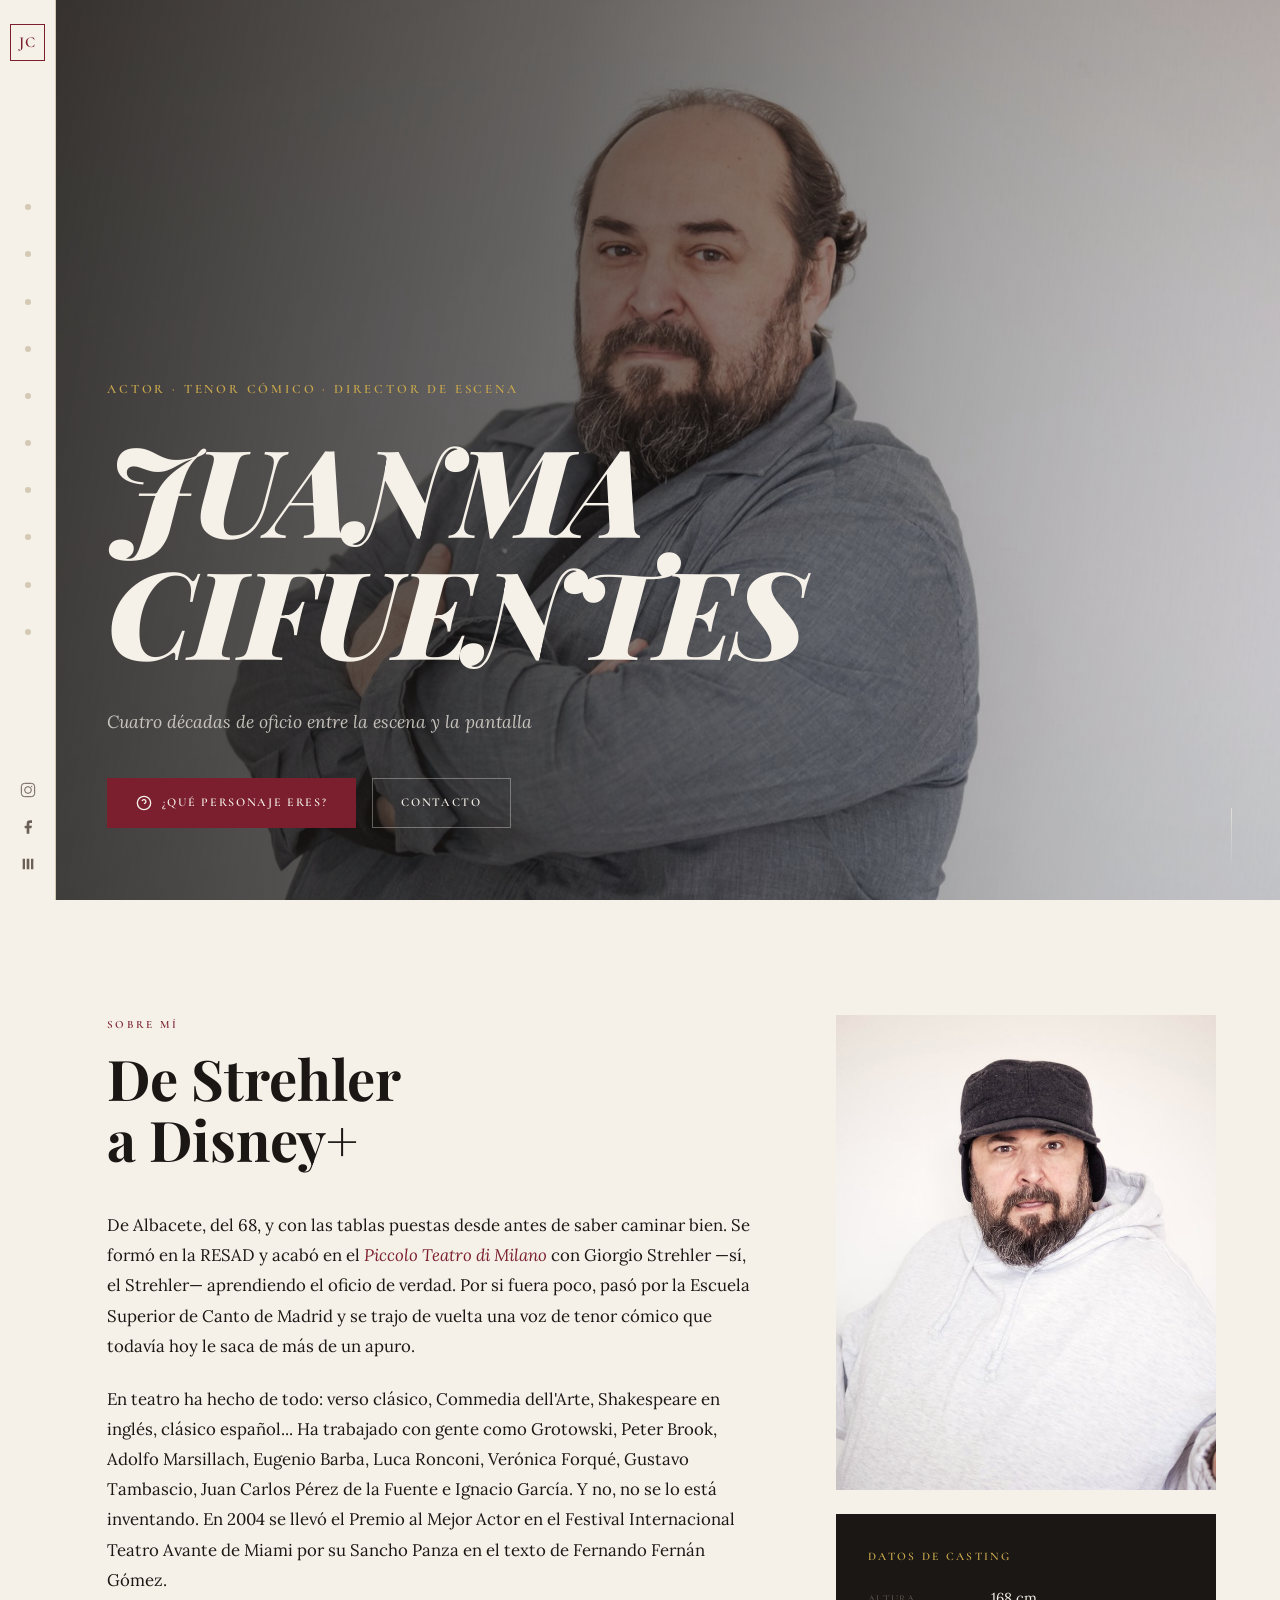
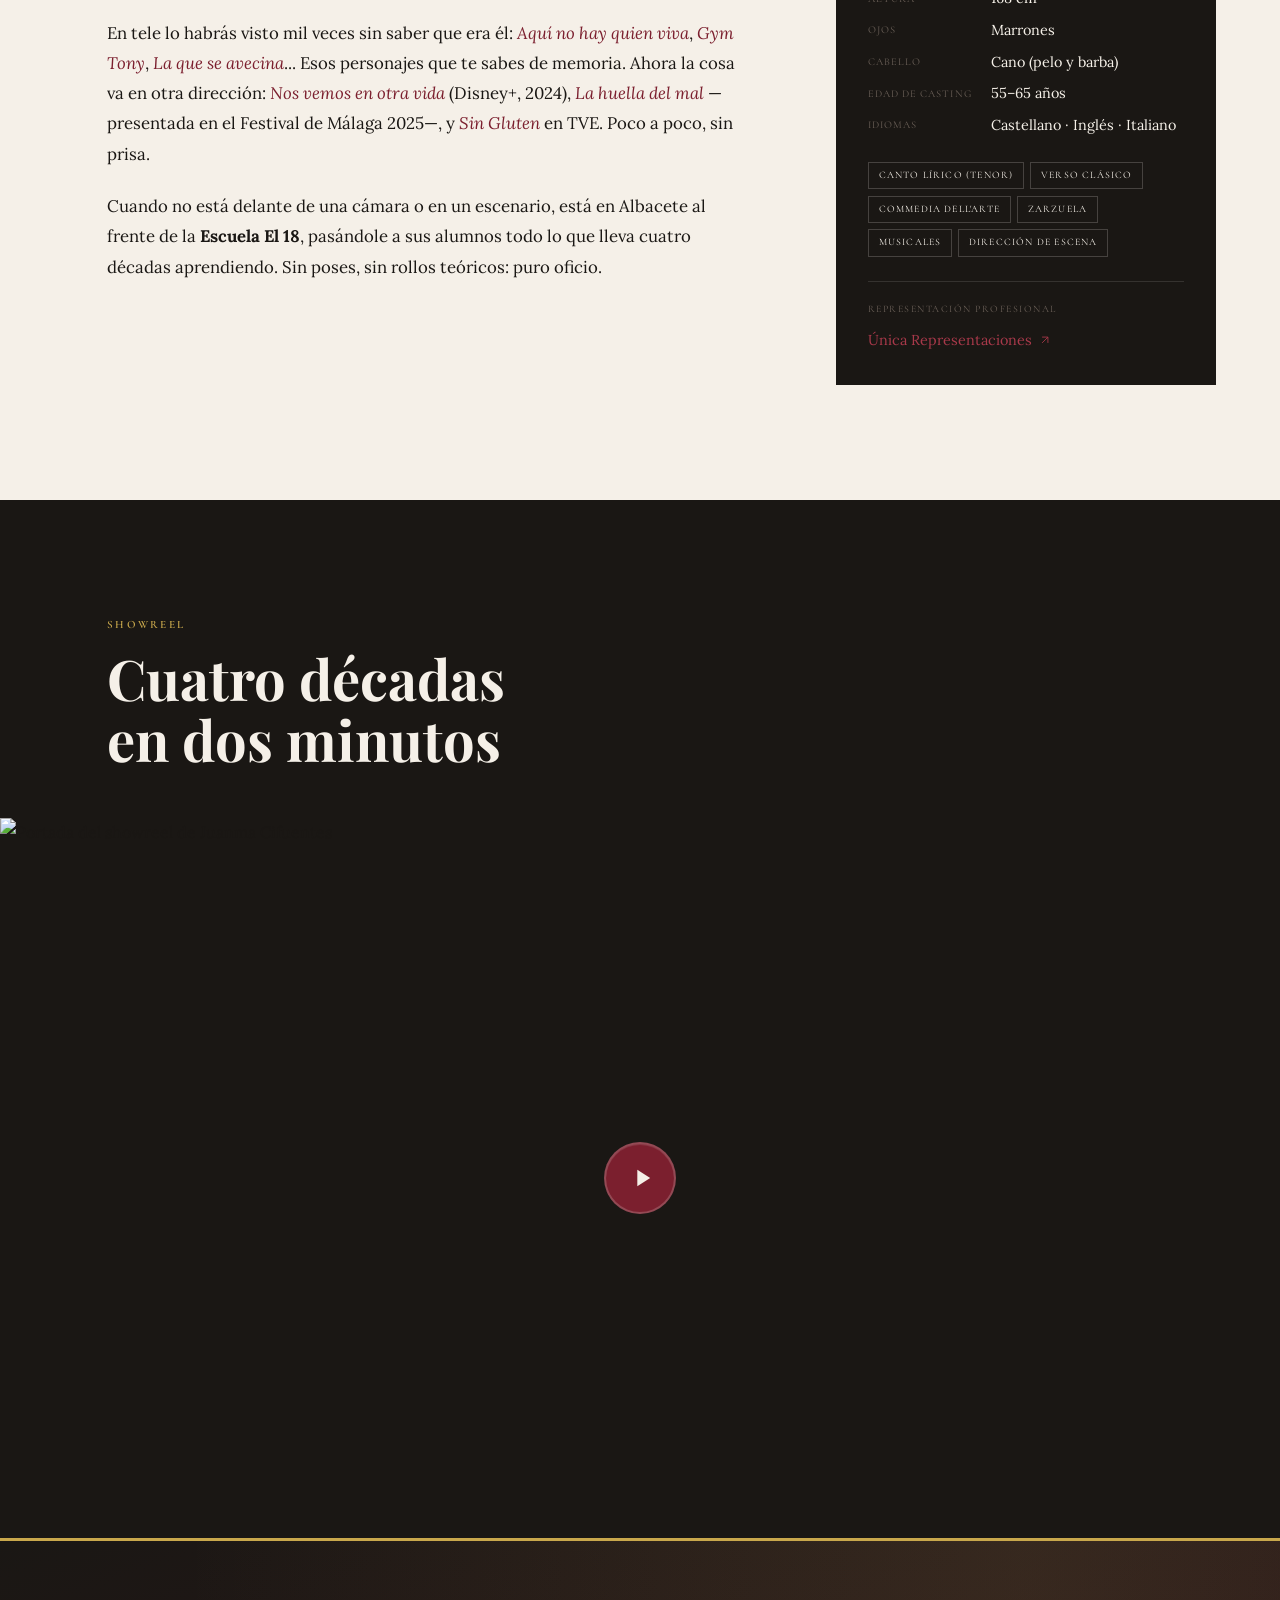
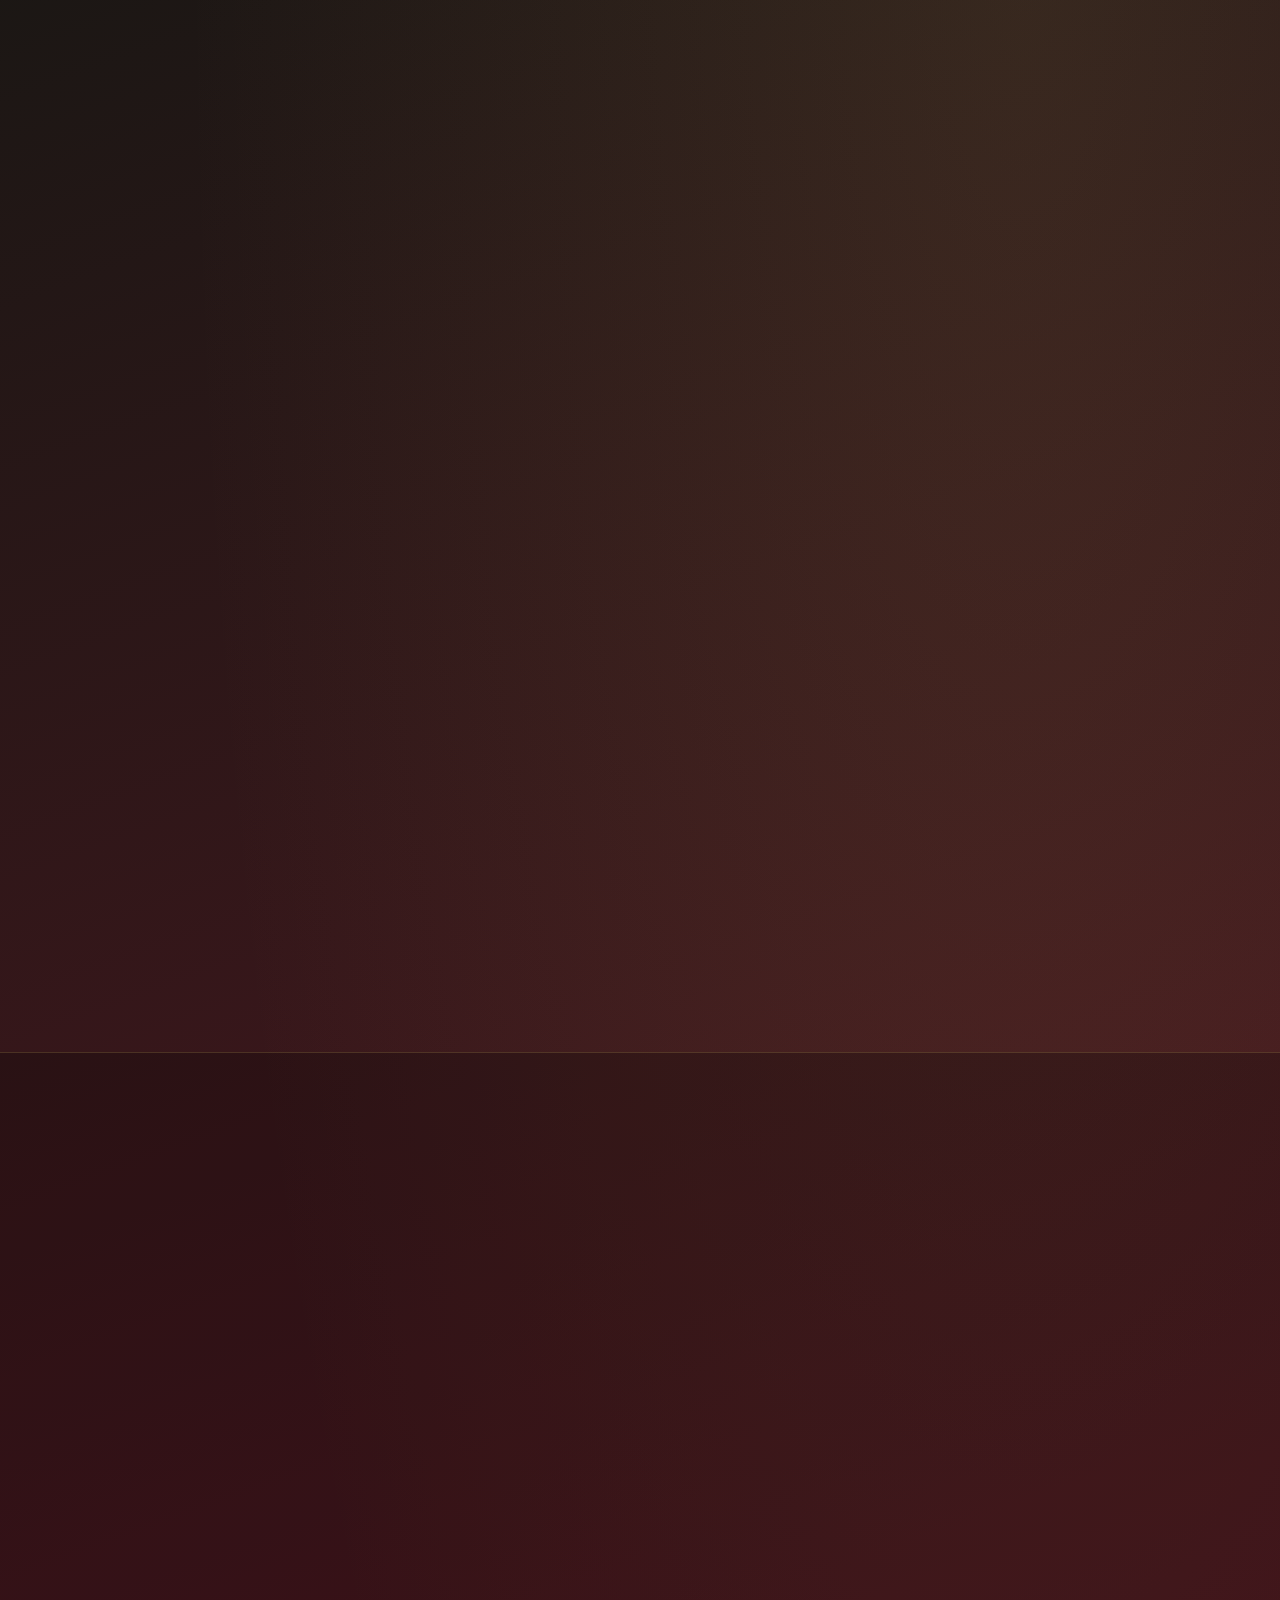
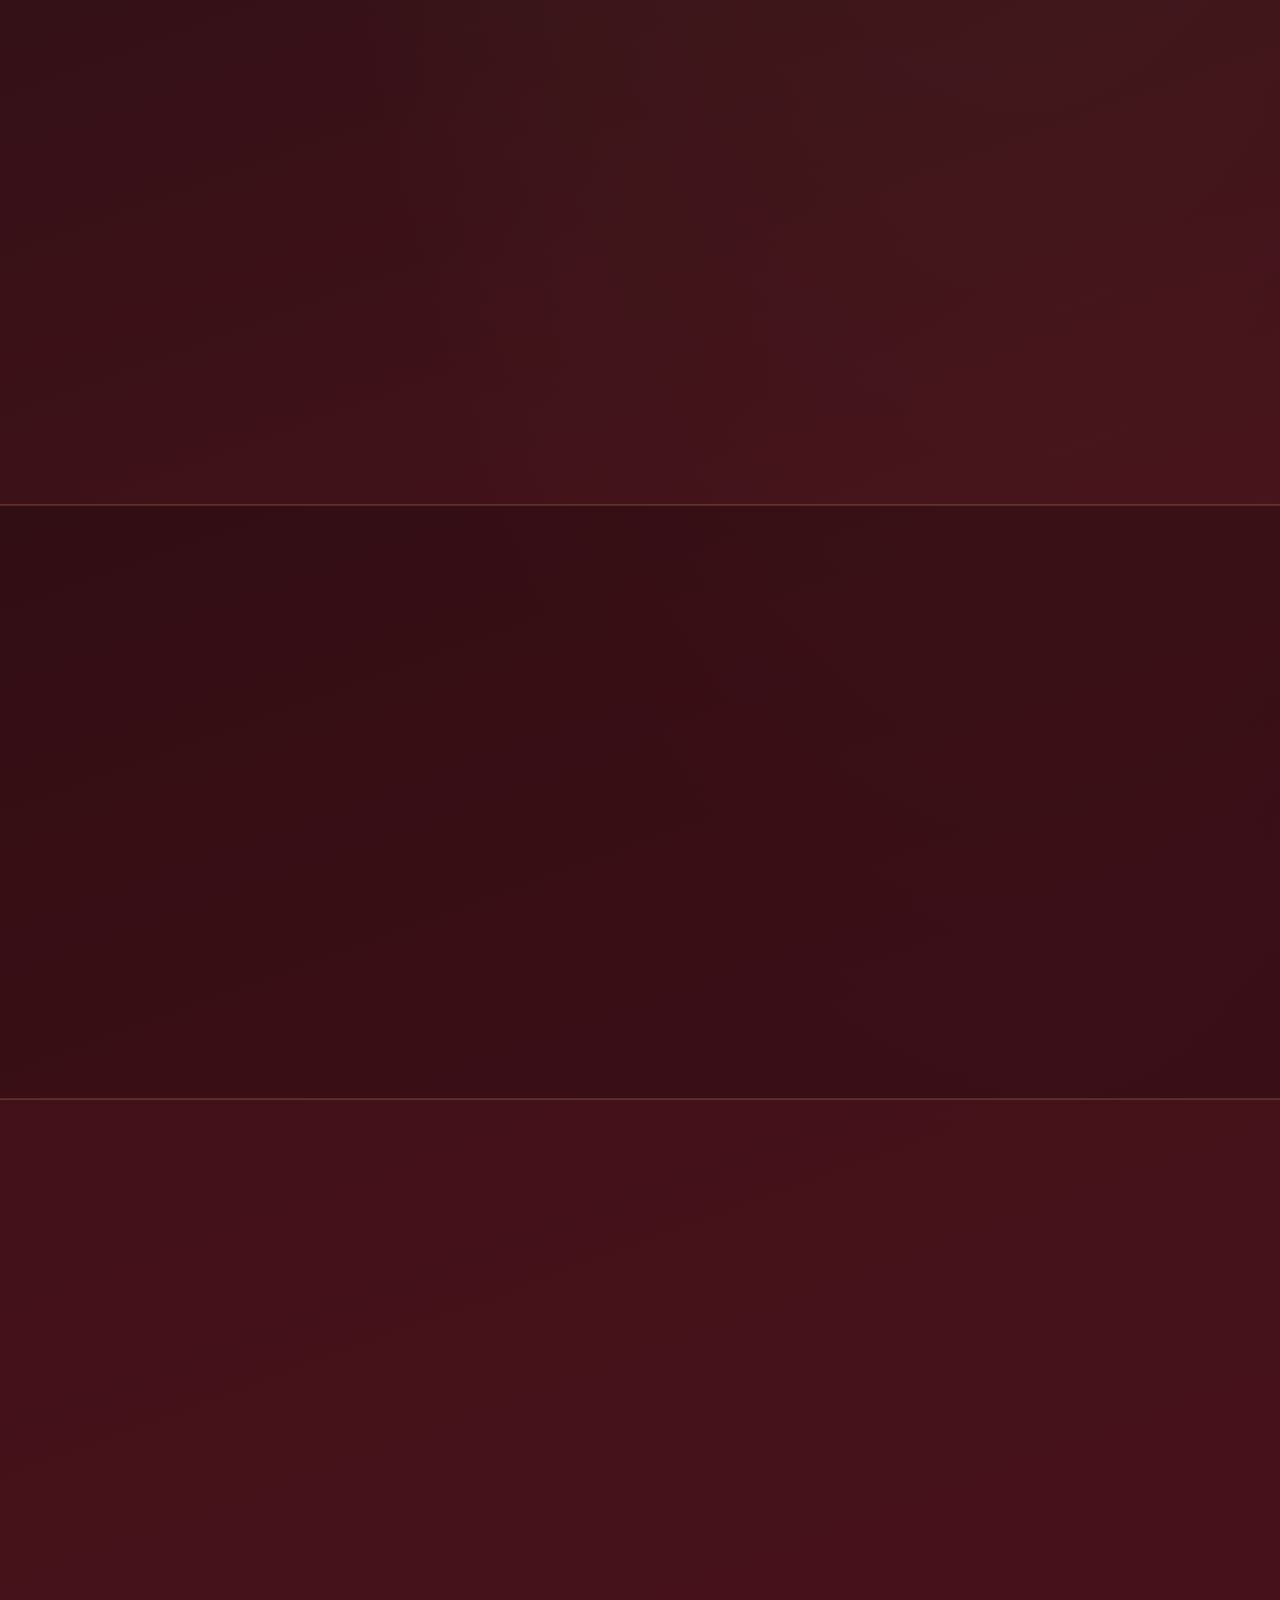
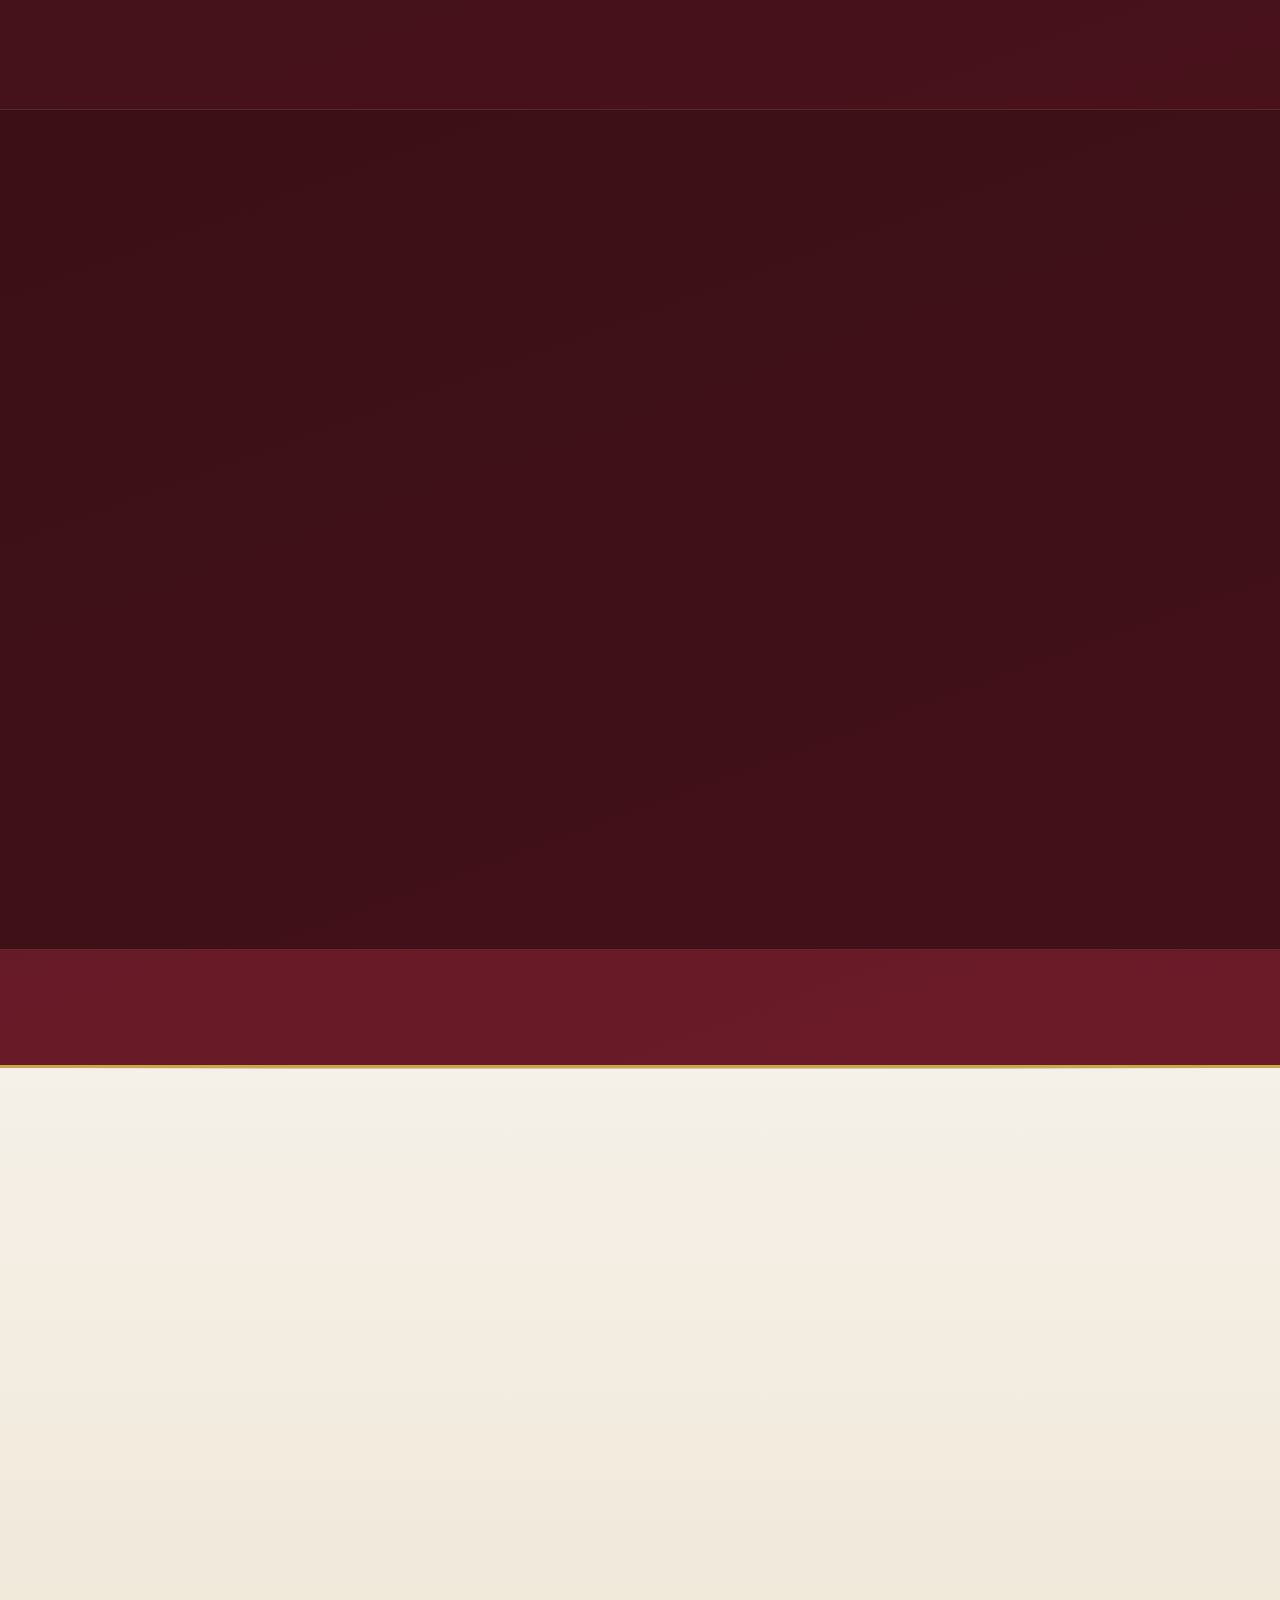
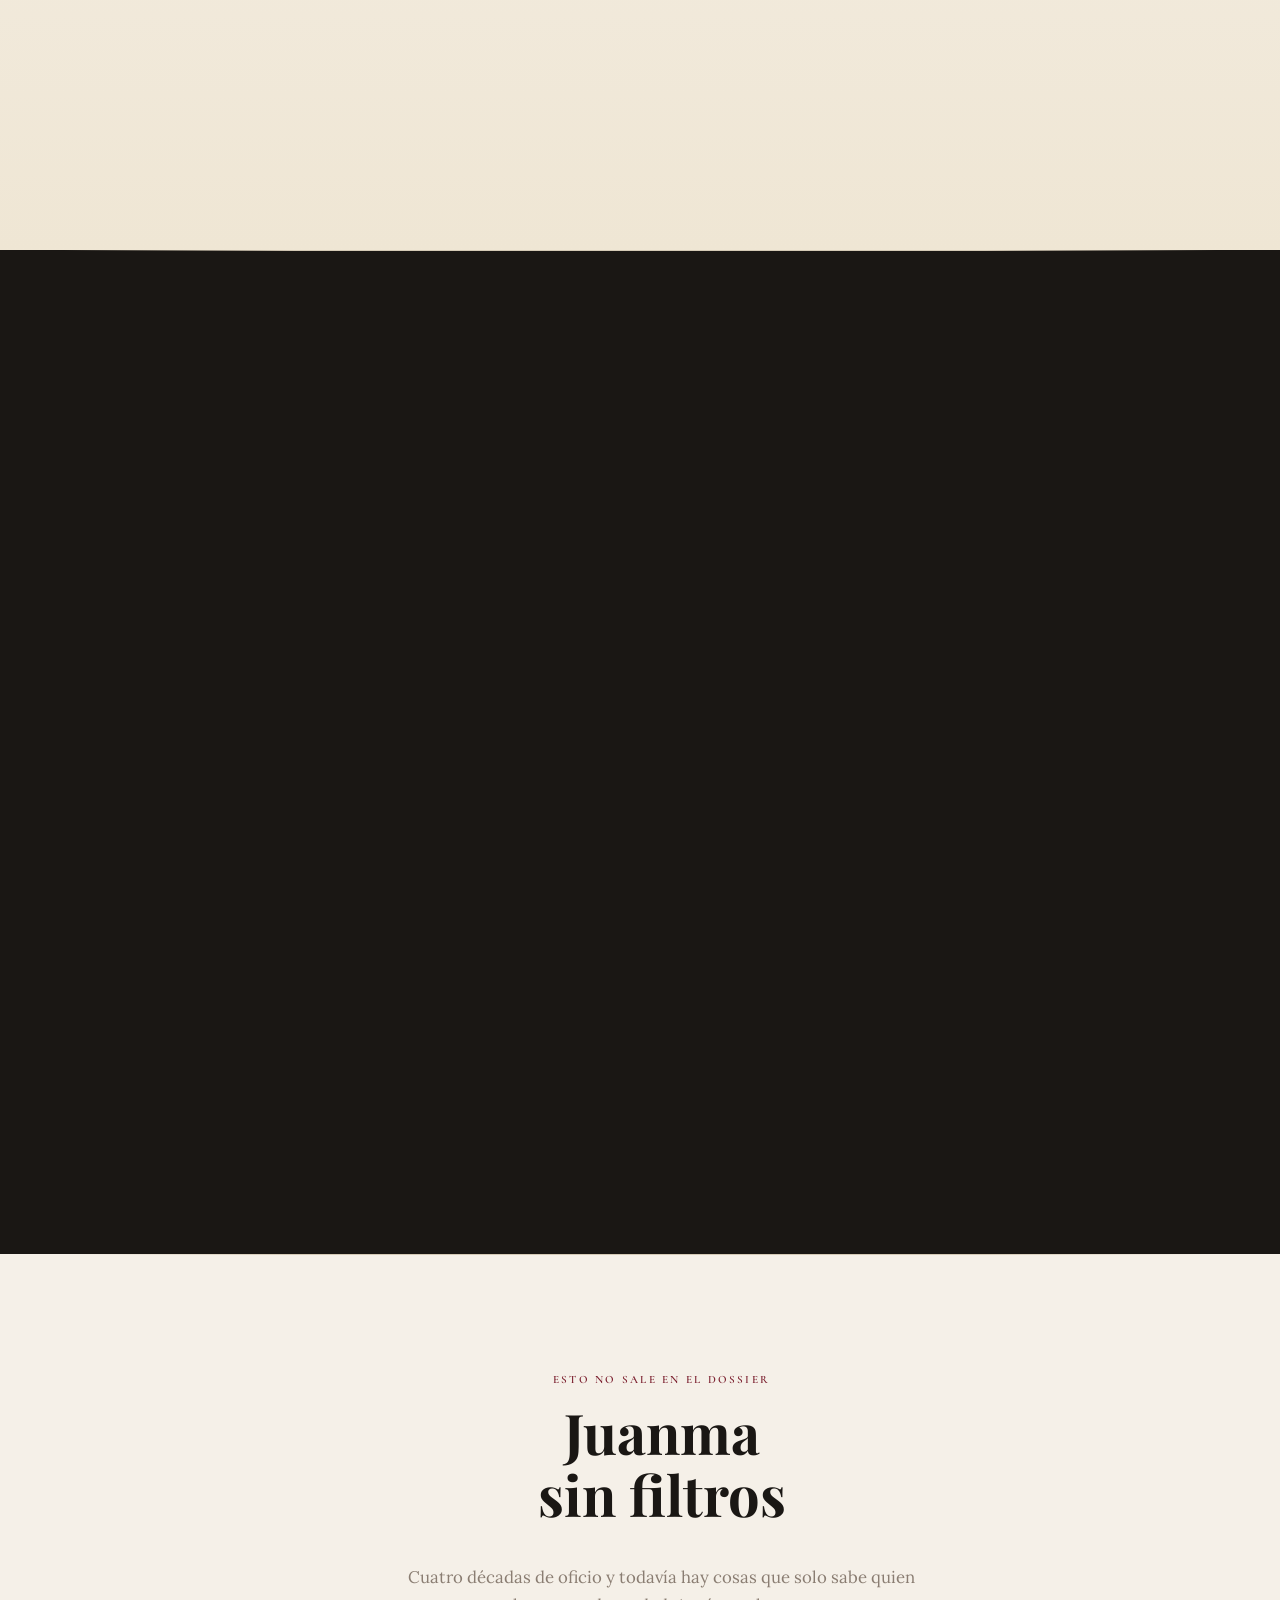
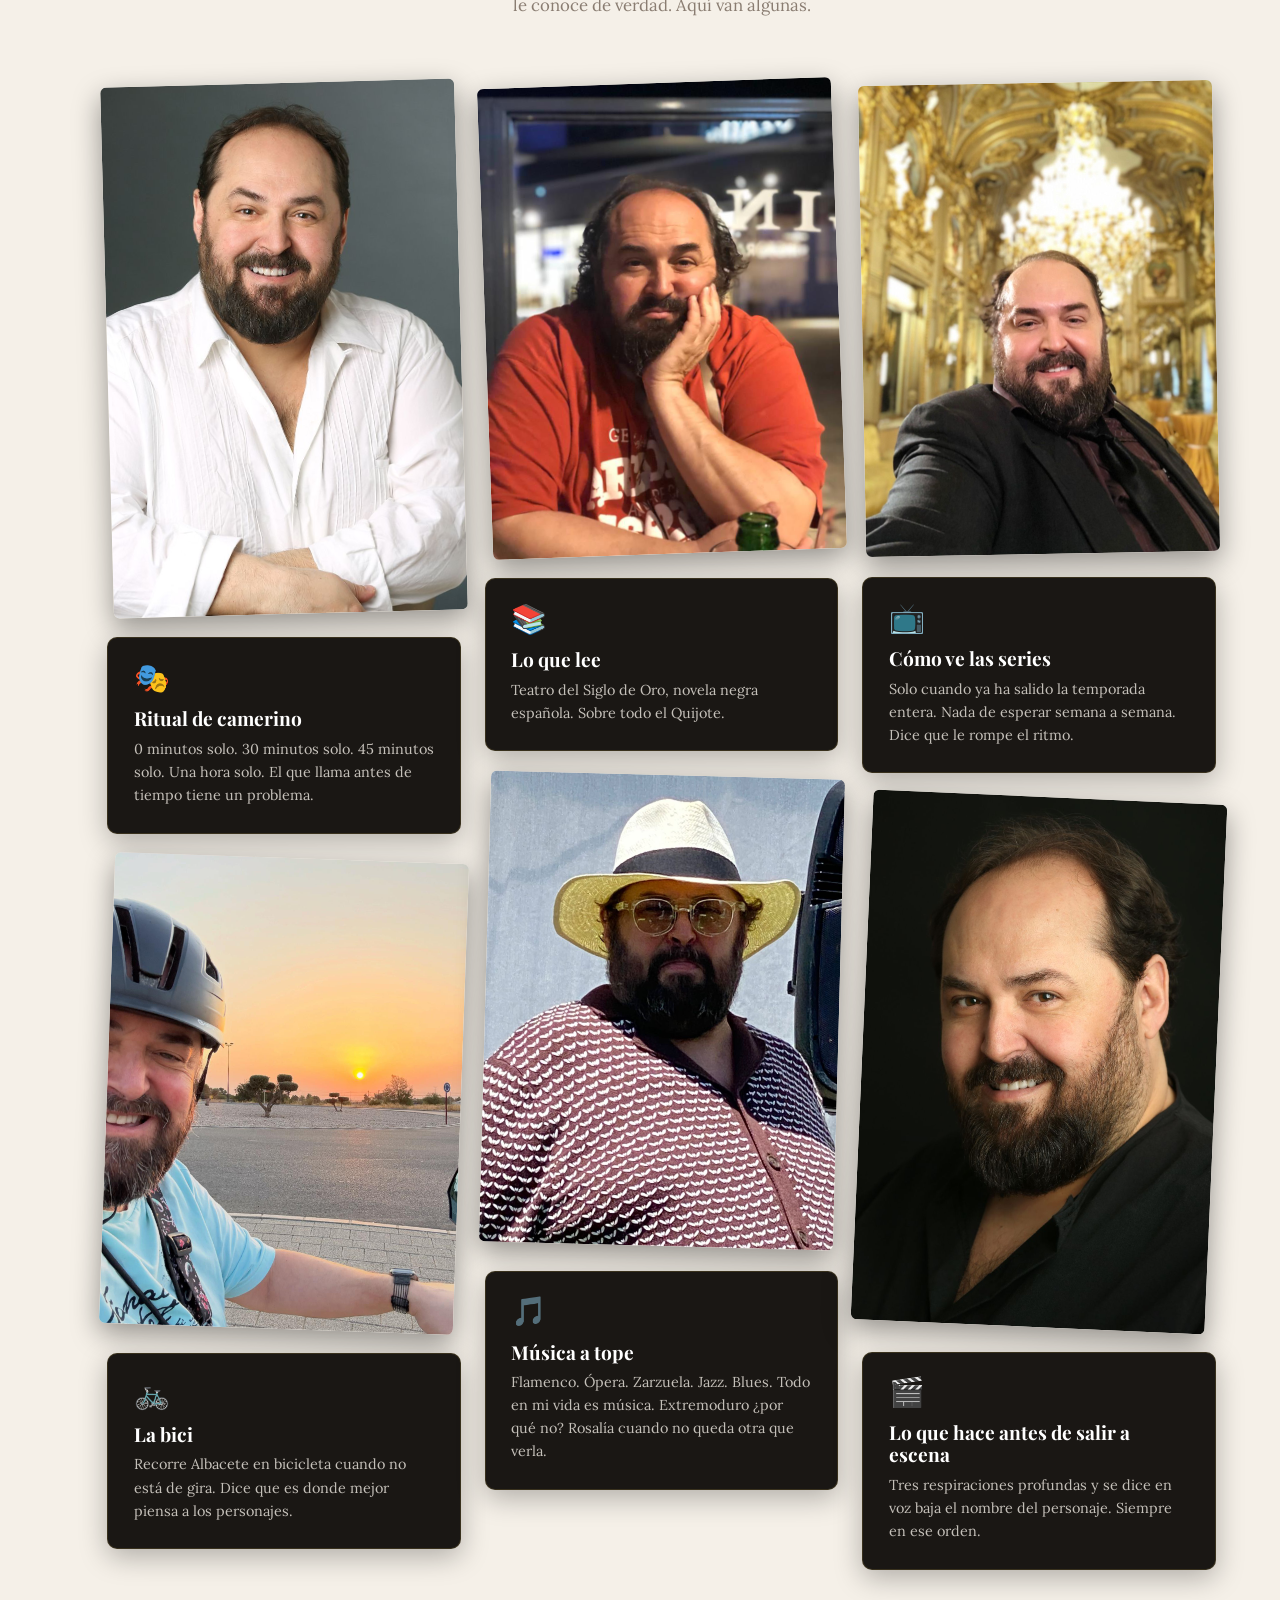
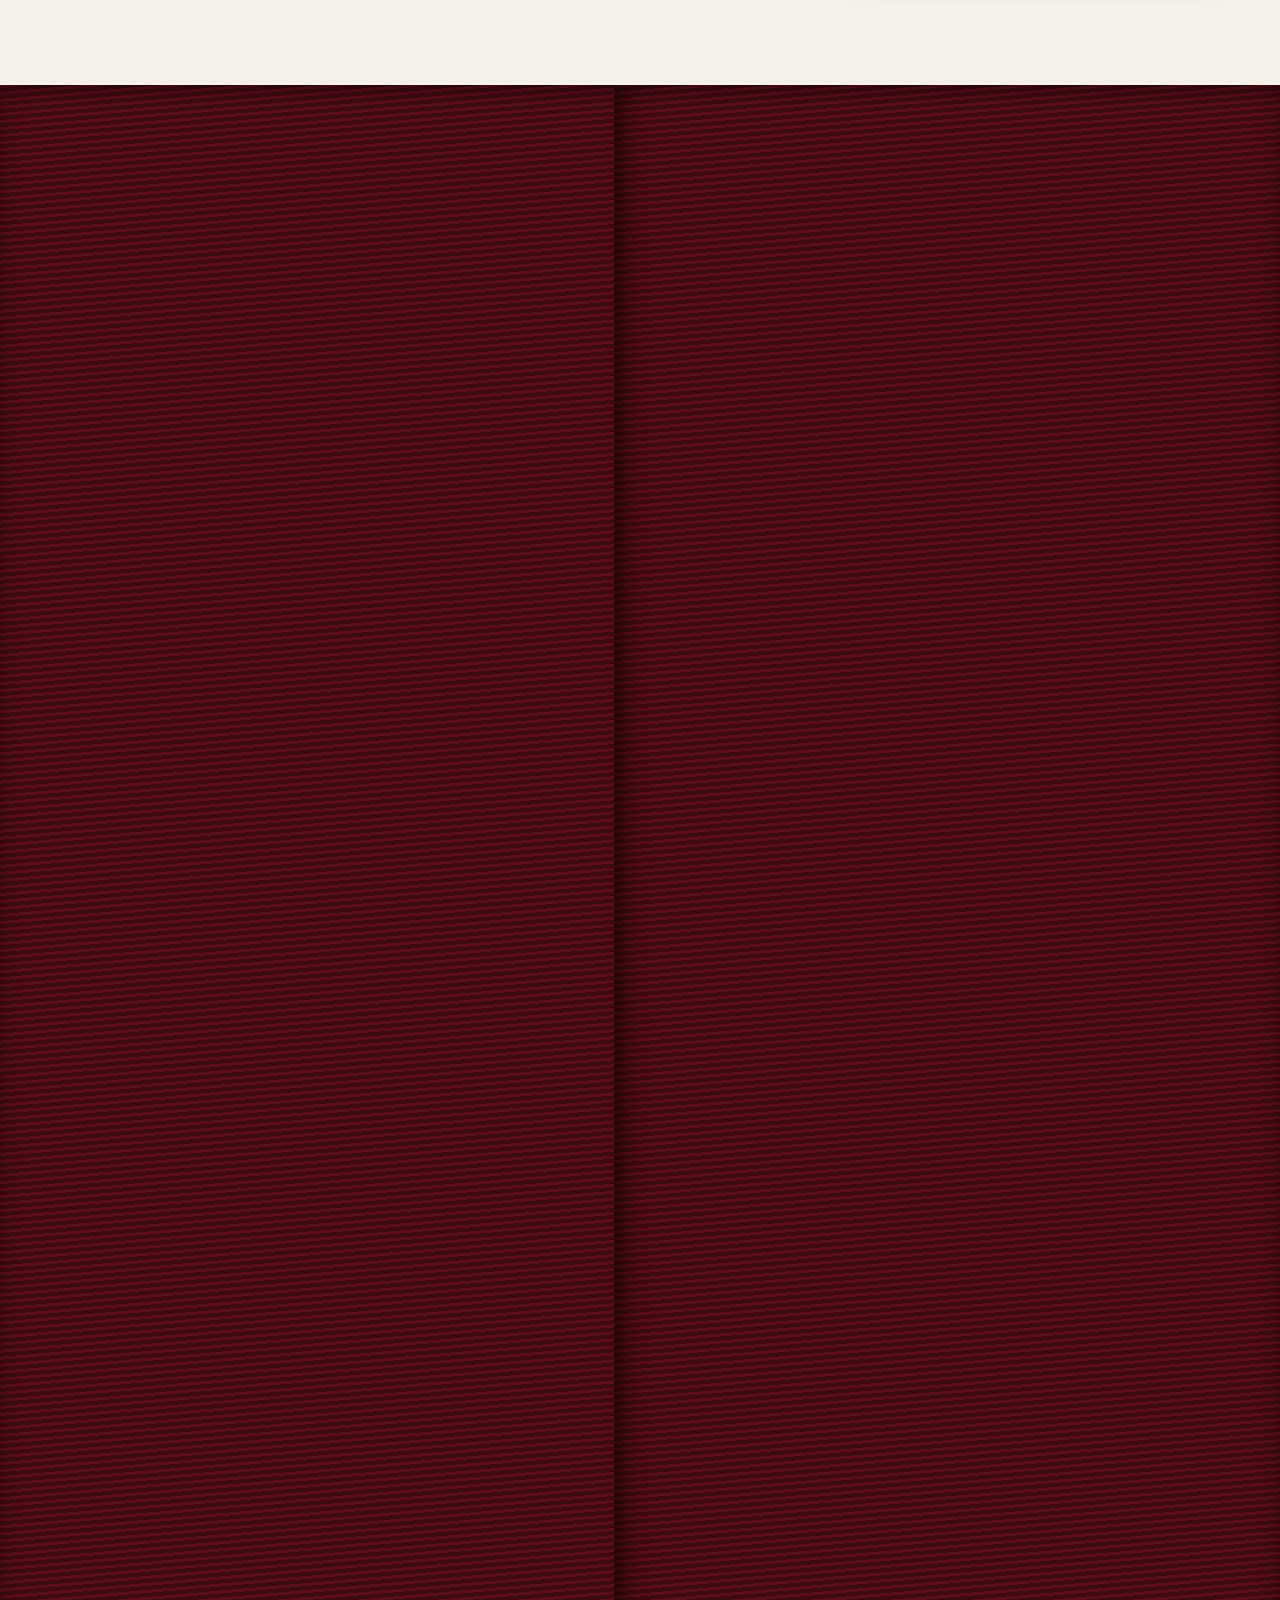
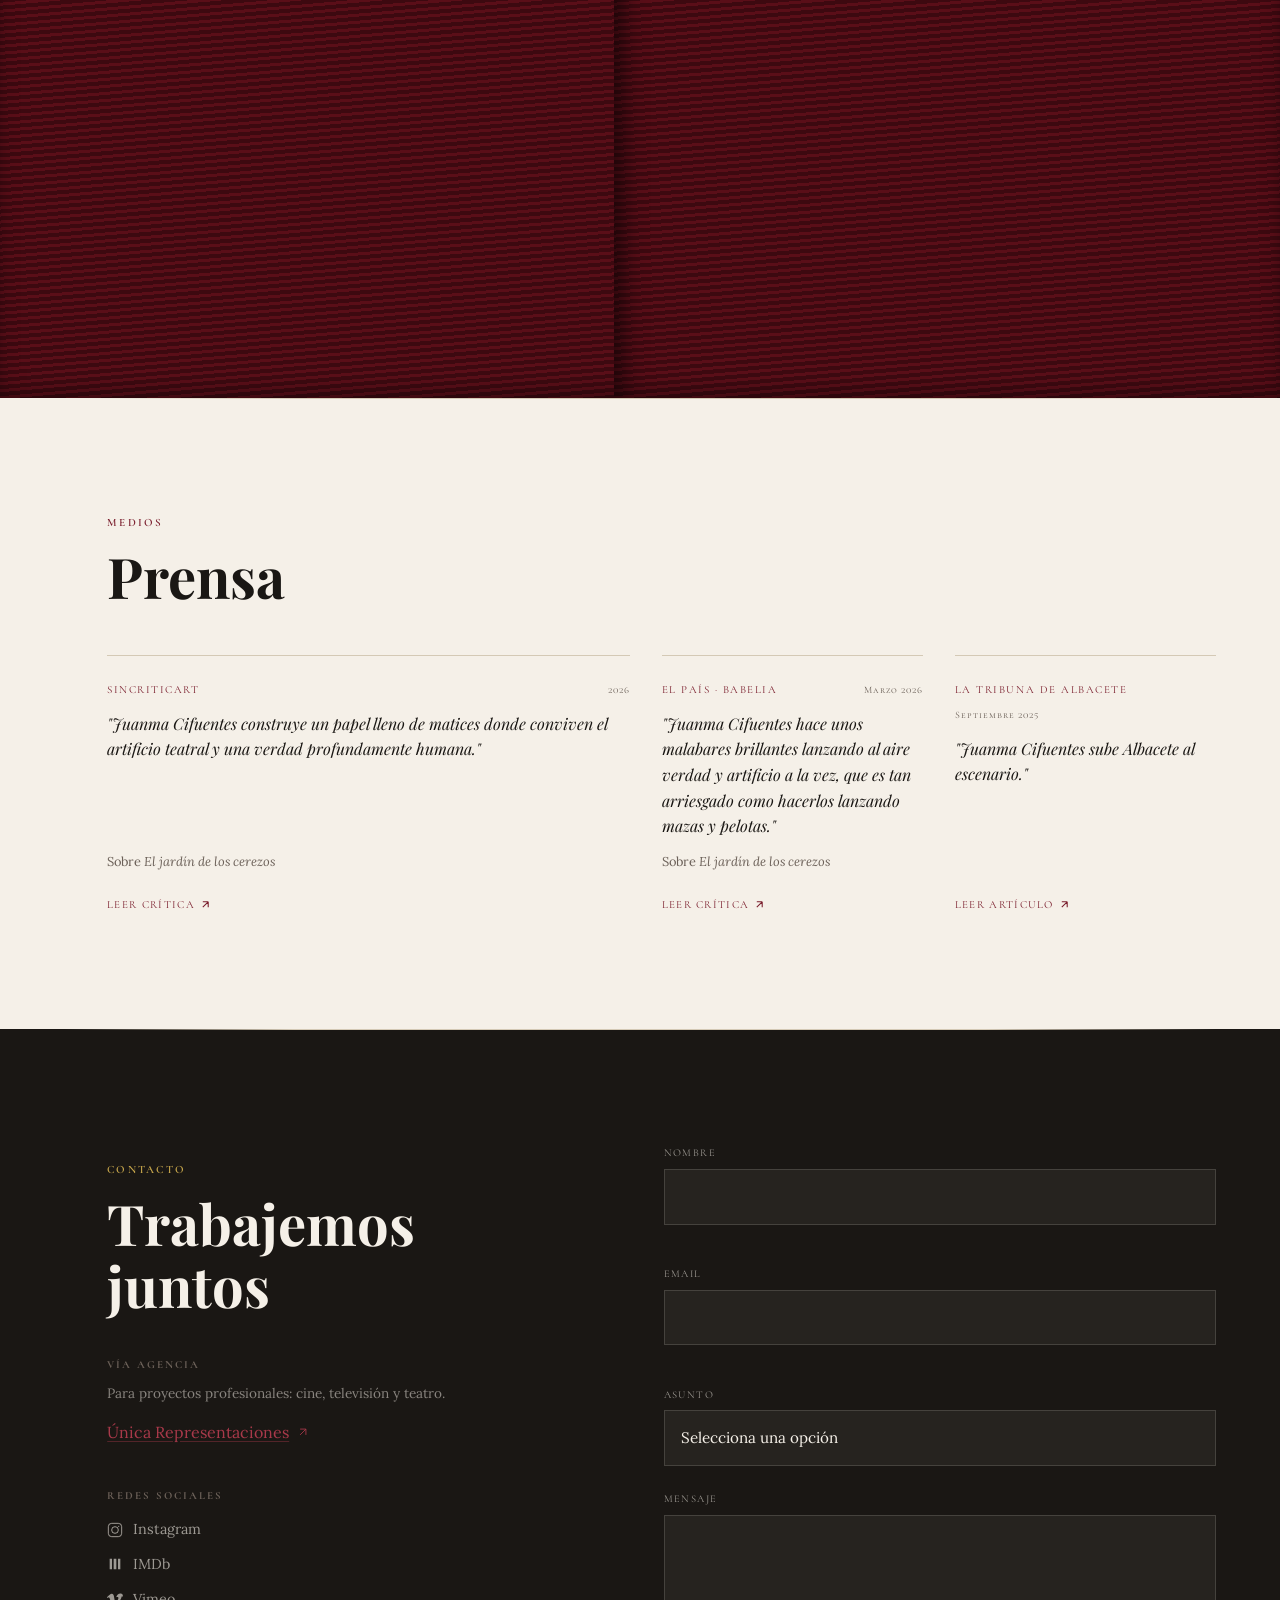
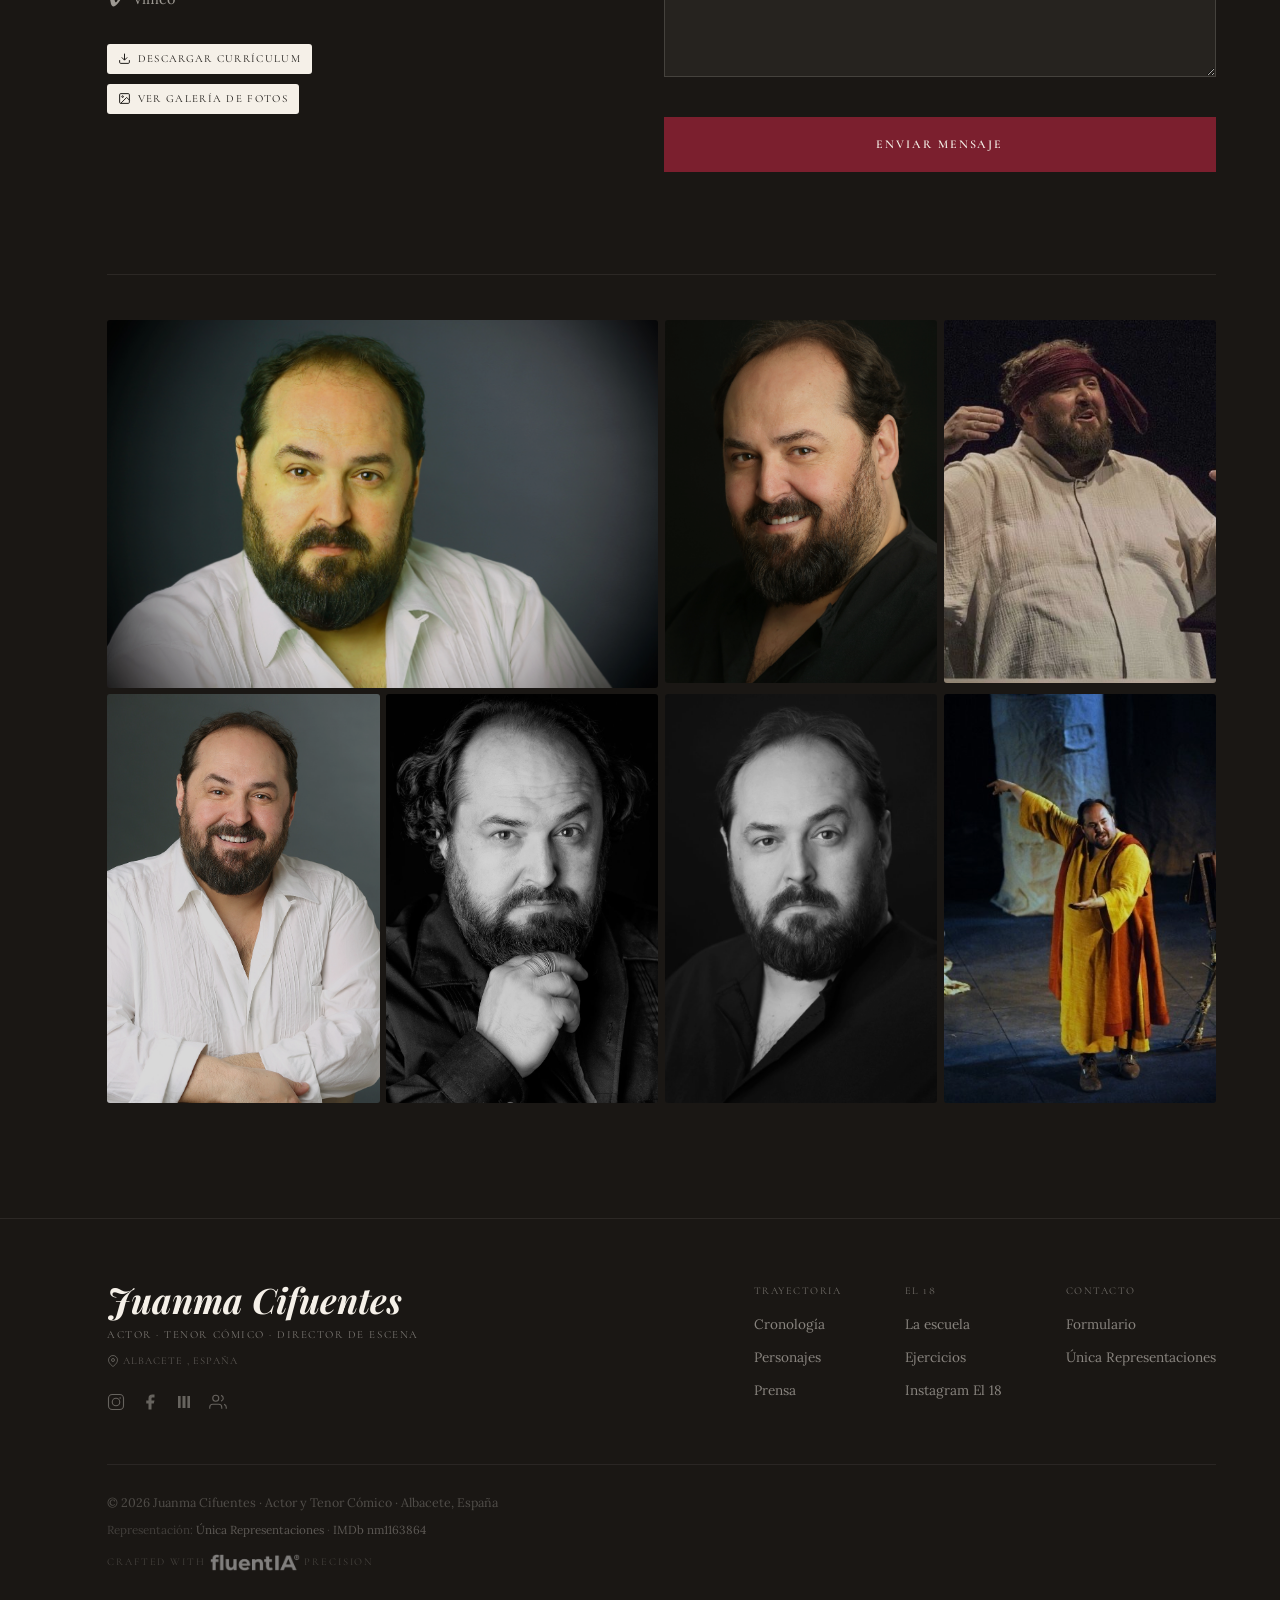
==== index.html @ 9a692b66 "Add downloadable photo gallery, collage layout, Fluentia footer credit Co-Authored-By: Claude Sonnet" ====
<!DOCTYPE html>
<html lang="es" prefix="og: https://ogp.me/ns#">
<head>
  <meta charset="UTF-8">
  <meta name="viewport" content="width=device-width, initial-scale=1.0">

  <!-- ── SEO PRIMARIO ─────────────────────────────────────── -->
  <title>Juanma Cifuentes | Actor y Tenor Cómico | Teatro, Cine y Televisión</title>
  <meta name="description" content="Juanma Cifuentes, actor y tenor cómico español. Visto en Disney+, Netflix, Prime Video y TVE. Cuatro décadas de teatro clásico, zarzuela y televisión. Premio Mejor Actor Festival Teatro Avante Miami 2004. La huella del mal, El jardín de los cerezos. Escuela de interpretación El 18 en Albacete.">
  <meta name="keywords" content="Juanma Cifuentes, Juan Manuel Cifuentes, actor español, tenor cómico, La huella del mal, Nos vemos en otra vida Disney+, Aquí no hay quien viva, Gym Tony, La catedral del mar Netflix, El jardín de los cerezos, Don Juan Tenorio, teatro clásico, zarzuela, Escuela El 18 Albacete, actor Albacete, Premio Festival Teatro Avante Miami, Sin Gluten TVE, Custodia repartida Disney+, Ana Tramel TVE, La que se avecina">
  <meta name="author" content="Juanma Cifuentes">
  <meta name="robots" content="index, follow, max-snippet:-1, max-image-preview:large, max-video-preview:-1">
  <meta name="googlebot" content="index, follow">
  <link rel="canonical" href="https://juanmacifuentes.com/">

  <!-- ── OPEN GRAPH ────────────────────────────────────────── -->
  <meta property="og:type" content="profile">
  <meta property="og:locale" content="es_ES">
  <meta property="og:site_name" content="Juanma Cifuentes · Actor">
  <meta property="og:title" content="Juanma Cifuentes | Actor y Tenor Cómico | Teatro, Cine y TV">
  <meta property="og:description" content="Actor y tenor cómico español con cuatro décadas de trayectoria. Disney+, Netflix, Prime Video, TVE. Premio Mejor Actor Festival Teatro Avante Miami. La huella del mal, El jardín de los cerezos. Director de la Escuela El 18, Albacete.">
  <meta property="og:url" content="https://juanmacifuentes.com/">
  <meta property="og:image" content="https://juanmacifuentes.com/R1.jpg">
  <meta property="og:image:width" content="1200">
  <meta property="og:image:height" content="800">
  <meta property="og:image:alt" content="Juanma Cifuentes, actor y tenor cómico español">
  <meta property="profile:first_name" content="Juanma">
  <meta property="profile:last_name" content="Cifuentes">

  <!-- ── TWITTER / X CARD ─────────────────────────────────── -->
  <meta name="twitter:card" content="summary_large_image">
  <meta name="twitter:title" content="Juanma Cifuentes | Actor y Tenor Cómico">
  <meta name="twitter:description" content="Actor y tenor cómico español. Disney+, Netflix, TVE. La huella del mal, El jardín de los cerezos. Cuatro décadas entre la escena y la pantalla.">
  <meta name="twitter:image" content="https://juanmacifuentes.com/R1.jpg">
  <meta name="twitter:image:alt" content="Juanma Cifuentes, actor español">

  <!-- ── SCHEMA.ORG JSON-LD ────────────────────────────────── -->
  <script type="application/ld+json">
  {
    "@context": "https://schema.org",
    "@graph": [
      {
        "@type": "Person",
        "@id": "https://juanmacifuentes.com/#person",
        "name": "Juanma Cifuentes",
        "alternateName": ["Juan Manuel Cifuentes", "Juan Manuel Sánchez Cifuentes"],
        "description": "Actor y tenor cómico español con cuatro décadas de trayectoria en teatro clásico, zarzuela, cine y televisión. Premio Mejor Actor en el Festival Internacional Teatro Avante de Miami (2004). La huella del mal, El jardín de los cerezos, La catedral del mar, Nos vemos en otra vida. Director de la Escuela El 18 en Albacete.",
        "birthDate": "1968-01-18",
        "birthPlace": {
          "@type": "Place",
          "name": "Albacete, España"
        },
        "nationality": "Española",
        "jobTitle": ["Actor", "Tenor Cómico", "Director de Escena", "Profesor de Interpretación"],
        "knowsAbout": ["Teatro Clásico Español", "Commedia dell'Arte", "Zarzuela", "Ópera", "Verso clásico", "Interpretación cinematográfica"],
        "knowsLanguage": ["es", "en", "it"],
        "alumniOf": [
          {
            "@type": "EducationalOrganization",
            "name": "Real Escuela Superior de Arte Dramático (RESAD)",
            "location": "Madrid, España"
          },
          {
            "@type": "EducationalOrganization",
            "name": "Piccolo Teatro di Milano",
            "location": "Milán, Italia"
          },
          {
            "@type": "EducationalOrganization",
            "name": "Escuela Superior de Canto de Madrid",
            "location": "Madrid, España"
          }
        ],
        "award": [
          "Premio Mejor Actor — Festival Internacional Teatro Avante, Miami (2004) por Defensa de Sancho Panza",
          "Premio ADN Albacete COPE (2021)"
        ],
        "performer": true,
        "performerIn": [
          {
            "@type": "Movie",
            "name": "La huella del mal",
            "datePublished": "2025",
            "director": { "@type": "Person", "name": "Manuel Ríos San Martín" }
          },
          {
            "@type": "TVSeries",
            "name": "Nos vemos en otra vida",
            "datePublished": "2024",
            "productionCompany": "Disney+"
          },
          {
            "@type": "TVSeries",
            "name": "La catedral del mar",
            "datePublished": "2018",
            "productionCompany": "Netflix / Antena 3"
          },
          {
            "@type": "TVSeries",
            "name": "Aquí no hay quien viva",
            "datePublished": "2003",
            "productionCompany": "Antena 3"
          },
          {
            "@type": "TVSeries",
            "name": "Gym Tony",
            "datePublished": "2014",
            "productionCompany": "Cuatro"
          },
          {
            "@type": "TVSeries",
            "name": "La que se avecina",
            "datePublished": "2015",
            "productionCompany": "Telecinco"
          },
          {
            "@type": "TVSeries",
            "name": "Sin Gluten",
            "datePublished": "2025",
            "productionCompany": "TVE"
          },
          {
            "@type": "TVSeries",
            "name": "Custodia repartida",
            "datePublished": "2025",
            "productionCompany": "Disney+"
          },
          {
            "@type": "TVSeries",
            "name": "Ana Tramel. El juego",
            "datePublished": "2021",
            "productionCompany": "TVE"
          },
          {
            "@type": "TheaterEvent",
            "name": "El jardín de los cerezos",
            "startDate": "2026",
            "location": { "@type": "PerformingArtsTheater", "name": "Teatro Fernán Gómez, Madrid" },
            "director": { "@type": "Person", "name": "Juan Carlos Pérez de la Fuente" }
          },
          {
            "@type": "TheaterEvent",
            "name": "Don Juan Tenorio",
            "startDate": "2024",
            "location": { "@type": "PerformingArtsTheater", "name": "Teatro Fernán Gómez, Madrid" }
          }
        ],
        "worksFor": {
          "@type": "Organization",
          "name": "Única Representaciones",
          "url": "https://unicarepresentaciones.com/actores/juanma-cifuentes/"
        },
        "founder": {
          "@type": "Organization",
          "name": "Escuela El 18",
          "description": "Escuela de interpretación, sala de ensayos y teatro alternativo en Albacete",
          "address": {
            "@type": "PostalAddress",
            "streetAddress": "C/ Padre Romano, 18",
            "addressLocality": "Albacete",
            "addressCountry": "ES"
          },
          "url": "https://www.instagram.com/el18dejuanmacifuentes/"
        },
        "url": "https://juanmacifuentes.com/",
        "image": "https://juanmacifuentes.com/R1.jpg",
        "sameAs": [
          "https://www.instagram.com/juanmacifuentesactor/",
          "https://www.facebook.com/juanmacifuentes",
          "https://www.imdb.com/name/nm1163864/",
          "https://unicarepresentaciones.com/actores/juanma-cifuentes/",
          "https://es.wikipedia.org/wiki/Juanma_Cifuentes"
        ]
      },
      {
        "@type": "WebSite",
        "@id": "https://juanmacifuentes.com/#website",
        "url": "https://juanmacifuentes.com/",
        "name": "Juanma Cifuentes · Actor y Tenor Cómico",
        "description": "Portfolio oficial del actor y tenor cómico Juanma Cifuentes",
        "inLanguage": "es-ES",
        "about": { "@id": "https://juanmacifuentes.com/#person" },
        "publisher": { "@id": "https://juanmacifuentes.com/#person" }
      }
    ]
  }
  </script>

  <!-- ── FAVICON ─────────────────────────────────────────────── -->
  <link rel="icon" type="image/svg+xml" href="favicon.svg">
  <link rel="icon" type="image/png" sizes="32x32" href="favicon.svg">
  <link rel="apple-touch-icon" href="favicon.svg">
  <meta name="theme-color" content="#F5F0E8">
  <meta name="msapplication-TileColor" content="#F5F0E8">

  <!-- ── FUENTES Y ESTILOS ─────────────────────────────────── -->
  <link rel="preconnect" href="https://fonts.googleapis.com">
  <link rel="preconnect" href="https://fonts.gstatic.com" crossorigin>
  <link href="https://fonts.googleapis.com/css2?family=Playfair+Display:ital,wght@0,400;0,700;0,900;1,400;1,700&family=Lora:ital,wght@0,400;0,500;1,400&family=Cormorant+SC:wght@400;600&display=swap" rel="stylesheet">
  <link href="https://fonts.googleapis.com/css2?family=Caveat:wght@500;700&family=EB+Garamond:ital@0;1&display=swap" rel="stylesheet">
  <link rel="stylesheet" href="styles.css">
  <link rel="preload" as="image" href="public/JuanmaHero.jpg">
</head>
<body>

  <!-- Loading screen -->
  <div id="loading-screen" aria-hidden="true">
    <div class="loader-name">JUANMA CIFUENTES</div>
  </div>

  <!-- Accessibility skip link -->
  <a href="#contenido-principal" class="skip-link">Saltar al contenido principal</a>

  <!-- Scroll progress bar -->
  <div class="scroll-progress" role="progressbar" aria-valuemin="0" aria-valuemax="100" aria-label="Progreso de lectura" aria-hidden="true"></div>

  <!-- ========================
       NAVIGATION — SIDEBAR (desktop)
       ======================== -->
  <nav class="nav-sidebar" aria-label="Navegación principal">
    <a href="#hero" class="nav-logo" aria-label="Juanma Cifuentes — inicio">JC</a>

    <ul class="nav-dots" role="list">
      <li><a href="#hero" class="nav-dot" data-label="Inicio" aria-label="Ir a Inicio"><span></span></a></li>
      <li><a href="#sobre-mi" class="nav-dot" data-label="Sobre mí" aria-label="Ir a Sobre mí"><span></span></a></li>
      <li><a href="#showreel" class="nav-dot" data-label="Showreel" aria-label="Ir a Showreel"><span></span></a></li>
      <li><a href="#el18" class="nav-dot" data-label="El 18" aria-label="Ir a El 18"><span></span></a></li>
      <li><a href="#cronologia" class="nav-dot" data-label="Cronología" aria-label="Ir a Cronología"><span></span></a></li>
      <li><a href="#personaje" class="nav-dot" data-label="Personaje" aria-label="Ir a Personaje"><span></span></a></li>
      <li><a href="#juanma" class="nav-dot" data-label="Juanma" aria-label="Ir a Juanma sin filtros"><span></span></a></li>
      <li><a href="#hamlet" class="nav-dot" data-label="Hamlet" aria-label="Ir a citas de Hamlet"><span></span></a></li>
      <li><a href="#prensa" class="nav-dot" data-label="Prensa" aria-label="Ir a Prensa"><span></span></a></li>
      <li><a href="#contacto" class="nav-dot" data-label="Contacto" aria-label="Ir a Contacto"><span></span></a></li>
    </ul>

    <div class="nav-sidebar-social">
      <a href="https://www.instagram.com/juanmacifuentesactor/" target="_blank" rel="noopener noreferrer" aria-label="Instagram de Juanma Cifuentes">
        <svg viewBox="0 0 24 24" fill="none" stroke="currentColor" stroke-width="1.5" aria-hidden="true"><rect x="2" y="2" width="20" height="20" rx="5"/><circle cx="12" cy="12" r="5"/><circle cx="17.5" cy="6.5" r="1" fill="currentColor" stroke="none"/></svg>
      </a>
      <a href="https://www.facebook.com/juanmacifuentes" target="_blank" rel="noopener noreferrer" aria-label="Facebook de Juanma Cifuentes">
        <svg viewBox="0 0 24 24" fill="currentColor" aria-hidden="true"><path d="M18 2h-3a5 5 0 0 0-5 5v3H7v4h3v8h4v-8h3l1-4h-4V7a1 1 0 0 1 1-1h3z"/></svg>
      </a>
      <a href="https://www.imdb.com/name/nm1163864/" target="_blank" rel="noopener noreferrer" aria-label="Juanma Cifuentes en IMDb">
        <svg viewBox="0 0 24 24" fill="currentColor" aria-hidden="true"><path d="M14 4v16H10V4h4zM4 4h3.5v16H4V4zm12.5 0H20v16h-3.5V4z"/></svg>
      </a>
    </div>
  </nav>

  <!-- Mobile top bar -->
  <header class="mobile-topbar" aria-label="Navegación móvil">
    <a href="#hero" class="mobile-topbar-logo" aria-label="Juanma Cifuentes — inicio">JC</a>
  </header>

  <!-- Mobile hamburger -->
  <button class="hamburger" id="hamburger-btn" aria-label="Abrir menú de navegación" aria-expanded="false" aria-controls="nav-drawer">
    <span class="hamburger-line"></span>
    <span class="hamburger-line"></span>
    <span class="hamburger-line"></span>
  </button>

  <!-- Mobile drawer -->
  <div id="nav-drawer" class="nav-drawer" aria-hidden="true" role="dialog" aria-label="Menú de navegación">
    <a href="#hero" class="drawer-logo" aria-label="Juanma Cifuentes — inicio">JC</a>
    <button class="drawer-close" id="drawer-close-btn" aria-label="Cerrar menú">
      <svg viewBox="0 0 24 24" fill="none" stroke="currentColor" stroke-width="1.5" aria-hidden="true"><line x1="18" y1="6" x2="6" y2="18"/><line x1="6" y1="6" x2="18" y2="18"/></svg>
    </button>
    <nav aria-label="Menú móvil">
      <ul class="drawer-links" role="list">
        <li style="--i:0"><a href="#hero" class="drawer-link">Inicio</a></li>
        <li style="--i:1"><a href="#sobre-mi" class="drawer-link">Sobre mí</a></li>
        <li style="--i:2"><a href="#showreel" class="drawer-link">Showreel</a></li>
        <li style="--i:3"><a href="#el18" class="drawer-link">El 18</a></li>
        <li style="--i:5"><a href="#cronologia" class="drawer-link">Cronología</a></li>
        <li style="--i:6"><a href="#personaje" class="drawer-link">Personaje</a></li>
        <li style="--i:8"><a href="#juanma" class="drawer-link">Juanma</a></li>
        <li style="--i:9"><a href="#prensa" class="drawer-link">Prensa</a></li>
        <li style="--i:10"><a href="#contacto" class="drawer-link">Contacto</a></li>
      </ul>
    </nav>
    <div class="drawer-social">
      <a href="https://www.instagram.com/juanmacifuentesactor/" target="_blank" rel="noopener noreferrer" aria-label="Instagram">
        <svg viewBox="0 0 24 24" fill="none" stroke="currentColor" stroke-width="1.5" aria-hidden="true"><rect x="2" y="2" width="20" height="20" rx="5"/><circle cx="12" cy="12" r="5"/><circle cx="17.5" cy="6.5" r="1" fill="currentColor" stroke="none"/></svg>
      </a>
      <a href="https://www.facebook.com/juanmacifuentes" target="_blank" rel="noopener noreferrer" aria-label="Facebook">
        <svg viewBox="0 0 24 24" fill="currentColor" aria-hidden="true"><path d="M18 2h-3a5 5 0 0 0-5 5v3H7v4h3v8h4v-8h3l1-4h-4V7a1 1 0 0 1 1-1h3z"/></svg>
      </a>
      <a href="https://www.imdb.com/name/nm1163864/" target="_blank" rel="noopener noreferrer" aria-label="IMDb">
        <svg viewBox="0 0 24 24" fill="currentColor" aria-hidden="true"><path d="M14 4v16H10V4h4zM4 4h3.5v16H4V4zm12.5 0H20v16h-3.5V4z"/></svg>
      </a>
      <a href="https://vimeo.com/930300084" target="_blank" rel="noopener noreferrer" aria-label="Vimeo showreel">
        <svg viewBox="0 0 24 24" fill="currentColor" aria-hidden="true"><path d="M21.9 8.2c-.1 2.2-1.6 5.2-4.6 9-3.1 4-5.7 6-7.9 6-1.3 0-2.5-1.2-3.4-3.6L4.7 13c-.7-2.4-1.4-3.6-2.2-3.6-.2 0-.8.4-1.9 1.1L0 9.3c1.2-1.1 2.4-2.1 3.6-3.2C5.1 4.9 6.2 4.3 7 4.2c1.9-.2 3 1.1 3.4 3.8.5 2.9.8 4.7 1 5.4.5 2.4 1.1 3.5 1.8 3.5.5 0 1.3-.8 2.3-2.4 1-1.6 1.5-2.8 1.6-3.6.1-1.4-.4-2-1.6-2-.6 0-1.2.1-1.8.4 1.2-3.9 3.4-5.8 6.7-5.7 2.5.1 3.6 1.7 3.5 4.6z"/></svg>
      </a>
    </div>
  </div>

  <!-- ========================
       MAIN CONTENT
       ======================== -->
  <main id="contenido-principal">

    <!-- ── HERO ────────────────────────── -->
    <section id="hero" class="section-hero">
      <div class="hero-bg">
        <img
          src="public/JuanmaHero.jpg"
          alt="Juanma Cifuentes, actor español con cuatro décadas de trayectoria"
          class="hero-img"
          loading="eager"
          fetchpriority="high"
        >
        <div class="hero-overlay" aria-hidden="true"></div>
      </div>

      <div class="hero-content">
        <p class="hero-pre">Actor · Tenor Cómico · Director de Escena</p>
        <h1 class="hero-name">
          <span class="hero-name-line" aria-hidden="true">JUANMA</span>
          <span class="hero-name-line" aria-hidden="true">CIFUENTES</span>
          <span class="sr-only">Juanma Cifuentes</span>
        </h1>
        <p class="hero-tagline">Cuatro décadas de oficio entre la escena y la pantalla</p>
        <div class="hero-ctas">
          <a href="#personaje" class="btn-primary" aria-label="Descubre qué personaje de Juanma eres">
            <svg class="btn-icon" viewBox="0 0 24 24" fill="none" stroke="currentColor" stroke-width="2" aria-hidden="true"><circle cx="12" cy="12" r="10"/><path d="M9.09 9a3 3 0 0 1 5.83 1c0 2-3 3-3 3"/><line x1="12" y1="17" x2="12.01" y2="17"/></svg>
            ¿Qué personaje eres?
          </a>
          <a href="#contacto" class="btn-ghost">Contacto</a>
        </div>
      </div>

      <div class="scroll-indicator" aria-hidden="true">
        <div class="scroll-indicator-line"></div>
      </div>
    </section>

    <!-- ── SOBRE MÍ ─────────────────────── -->
    <section id="sobre-mi" class="section sobre-mi">
      <div class="section-inner">
        <div class="sobre-mi-grid">

          <div class="bio-col">
            <span class="section-label">Sobre mí</span>
            <h2 class="section-title">De Strehler<br>a Disney+</h2>

            <div class="bio-text">
              <p>De Albacete, del 68, y con las tablas puestas desde antes de saber caminar bien. Se formó en la RESAD y acabó en el <em>Piccolo Teatro di Milano</em> con Giorgio Strehler —sí, el Strehler— aprendiendo el oficio de verdad. Por si fuera poco, pasó por la Escuela Superior de Canto de Madrid y se trajo de vuelta una voz de tenor cómico que todavía hoy le saca de más de un apuro.</p>
              <p>En teatro ha hecho de todo: verso clásico, Commedia dell'Arte, Shakespeare en inglés, clásico español... Ha trabajado con gente como Grotowski, Peter Brook, Adolfo Marsillach, Eugenio Barba, Luca Ronconi, Verónica Forqué, Gustavo Tambascio, Juan Carlos Pérez de la Fuente e Ignacio García. Y no, no se lo está inventando. En 2004 se llevó el Premio al Mejor Actor en el Festival Internacional Teatro Avante de Miami por su Sancho Panza en el texto de Fernando Fernán Gómez.</p>
              <p>En tele lo habrás visto mil veces sin saber que era él: <em>Aquí no hay quien viva</em>, <em>Gym Tony</em>, <em>La que se avecina</em>... Esos personajes que te sabes de memoria. Ahora la cosa va en otra dirección: <em>Nos vemos en otra vida</em> (Disney+, 2024), <em>La huella del mal</em> —presentada en el Festival de Málaga 2025—, y <em>Sin Gluten</em> en TVE. Poco a poco, sin prisa.</p>
              <p>Cuando no está delante de una cámara o en un escenario, está en Albacete al frente de la <strong>Escuela El 18</strong>, pasándole a sus alumnos todo lo que lleva cuatro décadas aprendiendo. Sin poses, sin rollos teóricos: puro oficio.</p>
            </div>
          </div>

          <aside class="casting-col">
            <figure class="sobre-mi-img-wrap">
              <img
                src="public/JuanmaBio.jpg"
                alt="Juanma Cifuentes, retrato de trabajo"
                class="sobre-mi-img"
                loading="lazy"
              >
            </figure>

            <div class="casting-card">
              <h3 class="casting-title">Datos de casting</h3>
              <dl class="casting-list">
                <dt>Altura</dt><dd>168 cm</dd>
                <dt>Ojos</dt><dd>Marrones</dd>
                <dt>Cabello</dt><dd>Cano (pelo y barba)</dd>
                <dt>Edad de casting</dt><dd>55–65 años</dd>
                <dt>Idiomas</dt><dd>Castellano · Inglés · Italiano</dd>
              </dl>
              <div class="casting-skills">
                <span class="casting-skill">Canto lírico (tenor)</span>
                <span class="casting-skill">Verso clásico</span>
                <span class="casting-skill">Commedia dell'Arte</span>
                <span class="casting-skill">Zarzuela</span>
                <span class="casting-skill">Musicales</span>
                <span class="casting-skill">Dirección de escena</span>
              </div>
              <div class="casting-agency">
                <span class="casting-agency-label">Representación profesional</span>
                <a href="https://unicarepresentaciones.com/actores/juanma-cifuentes"
                   target="_blank" rel="noopener noreferrer"
                   class="casting-agency-link">
                  Única Representaciones
                  <svg viewBox="0 0 24 24" fill="none" stroke="currentColor" stroke-width="1.5" aria-hidden="true"><path d="M7 17L17 7M17 7H7M17 7v10"/></svg>
                </a>
              </div>
            </div>
          </aside>

        </div>
      </div>
    </section>

    <!-- ── SHOWREEL ─────────────────────── -->
    <section id="showreel" class="section showreel">
      <div class="showreel-header">
        <span class="section-label section-label--inv">Showreel</span>
        <h2 class="showreel-title">Cuatro décadas<br>en dos minutos</h2>
      </div>
      <div class="showreel-embed-wrap">
        <div class="showreel-embed"
             data-vimeo="930300084"
             role="region"
             aria-label="Showreel de Juanma Cifuentes en Vimeo">
          <div class="showreel-placeholder" id="showreel-placeholder">
            <img
              src="https://vumbnail.com/930300084.jpg"
              alt="Portada del showreel de Juanma Cifuentes"
              class="showreel-thumb"
              loading="lazy"
            >
            <button class="showreel-play-btn" id="btn-play-embed" aria-label="Reproducir showreel">
              <svg viewBox="0 0 24 24" fill="currentColor" aria-hidden="true"><path d="M8 5v14l11-7z"/></svg>
            </button>
          </div>
        </div>
      </div>
    </section>

    <!-- ── EL 18 ─────────────────────────── -->
    <section id="el18" class="section el18">

      <!-- BLOQUE 1 · INTRO + MOSAICO -->
      <div class="section-inner">
        <div class="el18-grid">
          <div class="el18-copy reveal">
            <span class="section-label">Espacio de Investigación Escénica · C/ Padre Romano 18 · Albacete</span>
            <img src="public/El18Logo.png" class="el18-logo-img" alt="El 18 de Juanma Cifuentes — escuela, sala de ensayos y teatro alternativo">
            <h2 class="el18-title">Escuela · Sala<br>de Ensayos · Teatro<br>Alternativo</h2>
            <p class="el18-text">El número de la calle y el día en que nació Juanma — el 18 de enero. Su número de la suerte. En ese local de la Calle Padre Romano de Albacete montó algo que es las tres cosas a la vez: escuela de interpretación, sala de ensayos y teatro alternativo de pequeño formato.</p>
            <p class="el18-text">Empezó alquilándolo para ensayar sus propios montajes cuando volvía a su ciudad. El arquitecto vio el potencial escénico. Los alumnos empezaron a llamar. Y lo que iba a ser solo un sitio para ensayar se convirtió en un <strong>espacio donde el oficio se vive desde dentro</strong>.</p>
            <div class="el18-ctas-row">
              <a href="#microteatro" class="el18-cta">Probar un ejercicio
                <svg viewBox="0 0 24 24" width="16" height="16" fill="none" stroke="currentColor" stroke-width="2" aria-hidden="true"><path d="M5 12h14M13 6l6 6-6 6"/></svg>
              </a>
              <a href="#contacto" class="el18-cta el18-cta--ghost">Contactar</a>
            </div>
          </div>
          <div class="el18-mosaic reveal">
            <figure class="el18-ph"><img src="public/El18Vertical.jpg" alt="Cartel de bienvenida de El 18 de Juanma Cifuentes" loading="lazy"><figcaption>El manifiesto</figcaption></figure>
            <figure class="el18-ph"><img src="public/El18.2.jpg" alt="Premios FFICAB y ADN Albacete COPE en El 18" loading="lazy"><figcaption>Los premios</figcaption></figure>
            <figure class="el18-ph"><img src="public/El18.3.jpg" alt="Vitrina con letrero neón EL 18 y recuerdos escénicos" loading="lazy"><figcaption>La vitrina</figcaption></figure>
            <figure class="el18-ph el18-ph--wide"><img src="public/El18Entrada.jpeg" alt="Fachada de El 18 con el vinilo artístico en espiral" loading="lazy" style="object-position:center center"><figcaption>La entrada</figcaption></figure>
          </div>
        </div>
      </div>

      <!-- BLOQUE 2 · TRES PILARES -->
      <div class="el18-band el18-band--pilares">
        <div class="section-inner">
          <div class="el18-band-head reveal">
            <span class="section-label">Lo que somos</span>
            <h3 class="el18-band-title">Tres funciones,<br>un solo espacio</h3>
          </div>
          <div class="el18-pilares-grid reveal">

            <div class="el18-pilar">
              <figure class="el18-pilar-img"><img src="public/El18Leccion.jpeg" alt="Juanma Cifuentes en sesión de trabajo con un alumno en El 18" loading="lazy" style="object-position:center 30%"></figure>
              <div class="el18-pilar-num">01</div>
              <h4 class="el18-pilar-title">Formación actoral</h4>
              <p class="el18-pilar-text">Clases de interpretación, preparación de acceso a la RESAD y otras escuelas superiores de arte dramático, y preparación de castings específicos. Formación personalizada y profesionalizante — para quien quiere ir en serio.</p>
              <ul class="el18-pilar-list">
                <li>Interpretación</li>
                <li>Verso clásico</li>
                <li>Teatro cantado</li>
                <li>Commedia dell'Arte</li>
                <li>Preparación RESAD y castings</li>
              </ul>
            </div>

            <div class="el18-pilar">
              <div class="el18-pilar-num">02</div>
              <h4 class="el18-pilar-title">Sala de ensayos</h4>
              <p class="el18-pilar-text">El uso original del espacio: un local diáfano sin columnas, totalmente flexible, que Juanma alquiló para ensayar sus montajes cuando estaba en Albacete. Disponible también para compañías y proyectos ajenos.</p>
              <div class="el18-pilar-collage el18-pilar-collage--bottom">
                <img src="public/EnsayoEl18.jpeg" alt="Cartel La Piel en Llamas, dirección Juanma Cifuentes" loading="lazy">
                <img src="public/EnsayoEl18.2.jpeg" alt="Cartel Más Allá del Arco Iris, dirección Juanma Cifuentes" loading="lazy">
                <img src="public/EnsayoEl18.3.jpeg" alt="Cartel 5 y Acción, dirección Juanma Cifuentes" loading="lazy">
                <img src="public/EnsayoEl18.4.jpeg" alt="Cartel Los Amores Oscuros, dirección Juanma Cifuentes" loading="lazy">
              </div>
            </div>

            <div class="el18-pilar">
              <div class="el18-pilar-collage el18-pilar-collage--3">
                <img src="public/TeatroEl18.jpeg" alt="Cartel Por Ellas, dirección Juanma Cifuentes" loading="lazy">
                <img src="public/TeatroEl18.3.jpeg" alt="Cartel 5 y Acción, dirección Juanma Cifuentes" loading="lazy">
                <img src="public/TeatroEl18.2.jpeg" alt="Actuación en El 18 de Juanma Cifuentes" loading="lazy">
              </div>
              <div class="el18-pilar-num">03</div>
              <h4 class="el18-pilar-title">Teatro alternativo</h4>
              <p class="el18-pilar-text">Sala de pequeño formato (~50 espectadores) al estilo de los espacios independientes madrileños: La Escalera de Jacob, Nave 73, La Cuarta Pared. Un hueco en Albacete para el teatro que no cabe en los circuitos grandes.</p>
            </div>

          </div>
        </div>
      </div>

      <!-- BLOQUE 3 · EL MÉTODO -->
      <div class="el18-band el18-band--metodo">
        <div class="section-inner">
          <div class="el18-metodo-inner reveal">
            <div class="el18-metodo-label">
              <span class="section-label">El método propio</span>
              <h3 class="el18-band-title">Manual mínimo<br>de actuación</h3>
            </div>
            <div class="el18-metodo-body">
              <blockquote class="el18-metodo-quote">"El contacto con el público es lo más importante, porque es donde el actor aprende su oficio."</blockquote>
              <p class="el18-text">Cuatro décadas de escenario dan una perspectiva que no se obtiene en ningún aula. Juanma enseña desde la experiencia directa: lo que ha funcionado, lo que ha fallado y por qué. Parte teórica, parte práctica con exposición de trabajos, y siempre la misma exigencia que él se aplica a sí mismo.</p>
              <p class="el18-text">Próximamente, docente en la <strong>Escuela Internacional de Cine de la UCAM</strong> — donde llevará al aula de cine el mismo rigor que lleva treinta años exigiendo en el escenario.</p>
              <p class="el18-text el18-text--cita"><em>"Cualquier persona que tenga cuatro nociones ya cree que puede enseñar, y el problema es que no es así."</em> En El 18 se aprende desde dentro, no desde un manual.</p>
            </div>
          </div>
        </div>
      </div>

      <!-- BLOQUE 4 · PREMIO + CONTACTO -->
      <div class="el18-band el18-band--bottom">
        <div class="section-inner">
          <div class="el18-bottom-grid reveal">

            <div class="el18-premio">
              <figure class="el18-premio-img"><img src="public/Cope.jpeg" alt="Juanma Cifuentes recogiendo el Premio ADN Albacete COPE 2021" loading="lazy"></figure>

              <p class="el18-premio-nombre">Premio ADN<br>Albacete COPE</p>
              <p class="el18-premio-anio">2021</p>
              <p class="el18-premio-desc">"Por representar con orgullo su tierra natal y por su implicación cultural y artística en la provincia."</p>
            </div>

            <div class="el18-contacto">
              <span class="section-label">Dónde y cómo</span>
              <p class="el18-contacto-dir">C/ Padre Romano nº 18 · Albacete<br><em>En el centro, junto al Ayuntamiento</em></p>
              <ul class="el18-contacto-list">
                <li>
                  <a href="https://www.instagram.com/el18dejuanmacifuentes/" target="_blank" rel="noopener noreferrer" class="el18-contacto-link">
                    <svg viewBox="0 0 24 24" fill="none" stroke="currentColor" stroke-width="1.5" width="17" height="17" aria-hidden="true"><rect x="2" y="2" width="20" height="20" rx="5"/><circle cx="12" cy="12" r="5"/><circle cx="17.5" cy="6.5" r="1" fill="currentColor" stroke="none"/></svg>
                    @el18dejuanmacifuentes
                  </a>
                </li>
                <li>
                  <a href="mailto:elcifuentes@gmail.com" class="el18-contacto-link">
                    <svg viewBox="0 0 24 24" fill="none" stroke="currentColor" stroke-width="1.5" width="17" height="17" aria-hidden="true"><path d="M4 4h16c1.1 0 2 .9 2 2v12c0 1.1-.9 2-2 2H4c-1.1 0-2-.9-2-2V6c0-1.1.9-2 2-2z"/><polyline points="22,6 12,13 2,6"/></svg>
                    elcifuentes@gmail.com
                  </a>
                </li>
              </ul>
            </div>

          </div>
        </div>
      </div>

      <!-- BLOQUE · JUEGO / MICROTEATRO -->
      <div class="el18-band el18-band--metodo" id="microteatro">
        <div class="section-inner">
          <div class="micro-head reveal">
            <span class="section-label">Juego · El 18</span>
            <h2 class="el18-band-title" style="margin-bottom:1rem">¿Qué te apetece hacer hoy?</h2>
            <p class="micro-kicker">Elige cuánto tiempo tienes y el tipo de teatro que te pide el cuerpo. El ejercicio llega solo.</p>
          </div>

          <div class="micro-time-row reveal" id="microTimeRow">
            <button class="micro-time is-active" data-mins="3">
              <span class="mt-mins">3</span><span class="mt-label">min</span>
            </button>
            <button class="micro-time" data-mins="5">
              <span class="mt-mins">5</span><span class="mt-label">min</span>
            </button>
            <button class="micro-time" data-mins="10">
              <span class="mt-mins">10</span><span class="mt-label">min</span>
            </button>
          </div>

          <div class="micro-options reveal" id="microOptions">
            <button class="micro-opt" data-key="verso"><span class="mo-emoji">📜</span><span class="mo-name">Verso clásico</span><span class="mo-sub">Lope, Calderón, el Siglo de Oro</span></button>
            <button class="micro-opt" data-key="comedia"><span class="mo-emoji">🎭</span><span class="mo-name">Comedia física</span><span class="mo-sub">Commedia dell'Arte, máscara</span></button>
            <button class="micro-opt" data-key="drama"><span class="mo-emoji">🔥</span><span class="mo-name">Drama intenso</span><span class="mo-sub">A flor de piel, sin trampa</span></button>
            <button class="micro-opt" data-key="cantado"><span class="mo-emoji">🎶</span><span class="mo-name">Teatro cantado</span><span class="mo-sub">Zarzuela, voz y escena</span></button>
            <button class="micro-opt" data-key="impro"><span class="mo-emoji">⚡</span><span class="mo-name">Improvisación</span><span class="mo-sub">Lo que salga, ya</span></button>
          </div>
          <div class="micro-result" id="microResult" role="region" aria-live="polite">
            <span class="mr-tag" id="mrTag">Ejercicio</span>
            <h3 class="mr-title" id="mrTitle"></h3>
            <p class="mr-dur" id="mrDur"></p>
            <div class="mr-body" id="mrBody"></div>
            <div class="mr-tip"><b>El apunte de Juanma</b><span id="mrTip"></span></div>
          </div>
        </div>
      </div>

    </section>

    <!-- ── CRONOLOGÍA (toda su obra) ─────── -->
    <section id="cronologia" class="section crono">
      <div class="section-inner crono-head reveal">
        <span class="section-label">Toda su obra · un solo eje</span>
        <h2 class="section-title" style="margin-bottom:1rem">La cronología</h2>
        <p class="crono-kicker">Cuatro décadas en una sola línea, al estilo de la cronología de Shakespeare: las eras de fondo, los trabajos en medio y los hitos en rojo. Las imágenes van apareciendo conforme cada obra entra en pantalla.</p>
        <div class="crono-legend">
          <span><i class="lg-era"></i>Eras</span>
          <span><i class="lg-work"></i>Trabajos</span>
          <span><i class="lg-mile"></i>Hitos</span>
        </div>
      </div>
      <div class="crono-stage reveal">
        <div class="crono-wrap" id="cronoWrap">
          <div class="timeline" id="timeline"><!-- generado por main.js --></div>
        </div>
        <div class="crono-hint" id="cronoHint"><span>Desliza
          <svg viewBox="0 0 24 24" width="14" height="14" fill="none" stroke="currentColor" stroke-width="2" aria-hidden="true"><path d="M5 12h14M13 6l6 6-6 6"/></svg></span></div>
      </div>
    </section>

    <!-- ── QUIZ DE PERSONAJE ─────────────── -->
    <section id="personaje" class="section quiz">
      <div class="section-inner">
        <div class="quiz-head reveal">
          <span class="section-label">Test · 3 preguntas</span>
          <h2 class="section-title section-title--inv" style="margin-bottom:0">¿En qué personaje de Juanma te reconoces?</h2>
        </div>
        <div class="quiz-card reveal">
          <div class="quiz-progress" id="quizProgress"><span class="on"></span><span></span><span></span><span></span></div>

          <div class="quiz-step is-active" data-step="0">
            <p class="quiz-q">Es lunes. Tienes un plan. ¿Cómo acaba?</p>
            <div class="quiz-answers">
              <button class="quiz-ans" data-w="miguelon">Empiezo fuerte, a mediodía ya me convencí de que mañana es mejor</button>
              <button class="quiz-ans" data-w="rafa">Bien, si no fuera por lo que me recuerda a mi ex</button>
              <button class="quiz-ans" data-w="sancho">Lo ejecuto paso a paso, sin drama y sin florituras</button>
              <button class="quiz-ans" data-w="hamlet">Le doy mil vueltas antes de empezar. Y durante. Y después también</button>
              <button class="quiz-ans" data-w="bejar">Exactamente como lo había previsto. Siempre</button>
            </div>
          </div>

          <div class="quiz-step" data-step="1">
            <p class="quiz-q">Alguien entra en tu vida con cara de buenas personas. Tú...</p>
            <div class="quiz-answers">
              <button class="quiz-ans" data-w="miguelon">Le doy la bienvenida. Todo el mundo merece una oportunidad</button>
              <button class="quiz-ans" data-w="rogelio">Yo también tengo cara de buenas personas. Qué casualidad</button>
              <button class="quiz-ans" data-w="friman">Escucho con educación y observo con mucha atención</button>
              <button class="quiz-ans" data-w="taxista">Arranco el contador y le pregunto adónde va</button>
              <button class="quiz-ans" data-w="cristofano">Le sirvo algo y escucho. En mi local siempre pasan cosas interesantes</button>
            </div>
          </div>

          <div class="quiz-step" data-step="2">
            <p class="quiz-q">¿Cómo defines tu relación con el pasado?</p>
            <div class="quiz-answers">
              <button class="quiz-ans" data-w="rafa">El pasado me persigue. Y yo dejo que lo haga</button>
              <button class="quiz-ans" data-w="sancho">Aprendo de él y lo dejo atrás sin drama</button>
              <button class="quiz-ans" data-w="hamlet">Lo sigo analizando. El pasado lo explica todo</button>
              <button class="quiz-ans" data-w="miquel">Es la piedra que cargo para que el futuro se sostenga</button>
              <button class="quiz-ans" data-w="rogelio">¿Qué pasado? Yo no tengo ningún pasado</button>
            </div>
          </div>

          <div class="quiz-step" data-step="3">
            <p class="quiz-q">¿Cuál es tu superpoder?</p>
            <div class="quiz-answers">
              <button class="quiz-ans" data-w="friman">Sorprender cuando nadie me esperaba ahí</button>
              <button class="quiz-ans" data-w="taxista">Llegar siempre donde hace falta, sin hacer preguntas</button>
              <button class="quiz-ans" data-w="bejar">La paciencia. Y la memoria</button>
              <button class="quiz-ans" data-w="cristofano">Estar en el sitio exacto donde ocurren las cosas importantes</button>
              <button class="quiz-ans" data-w="miquel">Aguantar el peso que nadie más puede cargar</button>
            </div>
          </div>

          <div class="quiz-step quiz-result" data-step="result">
            <div class="qr-layout">
              <figure class="qr-img-wrap">
                <img id="qrImg" src="" alt="" class="qr-img" loading="lazy">
              </figure>
              <div class="qr-text">
                <span class="qr-tag">Hoy eres</span>
                <h3 class="qr-name" id="qrName"></h3>
                <p class="qr-obra" id="qrObra"></p>
                <p class="qr-desc" id="qrDesc"></p>
                <button class="quiz-restart" id="quizRestart">Volver a empezar</button>
              </div>
            </div>
          </div>
        </div>
      </div>
    </section>

    <!-- ── JUANMA SIN FILTROS ───────────── -->
    <section id="juanma" class="section jo">
      <div class="section-inner">
        <div class="jo-header">
          <span class="section-label">Esto no sale en el dossier</span>
          <h2 class="section-title">Juanma<br>sin filtros</h2>
          <p class="jo-intro">Cuatro décadas de oficio y todavía hay cosas que solo sabe quien le conoce de verdad. Aquí van algunas.</p>
        </div>

        <div class="jo-stage">

          <figure class="jo-portrait" style="--pt:-1.5deg"><img src="public/Juanma1.jpeg" alt="Juanma Cifuentes" loading="lazy"></figure>

          <div class="jo-card" data-tilt="-3">
            <span class="jo-card-emoji">🎭</span>
            <h3 class="jo-card-title">Ritual de camerino</h3>
            <p class="jo-card-body">0 minutos solo. 30 minutos solo. 45 minutos solo. Una hora solo. El que llama antes de tiempo tiene un problema.</p>
          </div>

          <figure class="jo-portrait" style="--pt:2deg"><img src="public/JuanmaBici.jpeg" alt="Juanma Cifuentes en bicicleta" loading="lazy"></figure>

          <div class="jo-card" data-tilt="2">
            <span class="jo-card-emoji">🚲</span>
            <h3 class="jo-card-title">La bici</h3>
            <p class="jo-card-body">Recorre Albacete en bicicleta cuando no está de gira. Dice que es donde mejor piensa a los personajes.</p>
          </div>

          <figure class="jo-portrait" style="--pt:-2deg"><img src="public/Juanma3.jpeg" alt="Juanma Cifuentes" loading="lazy"></figure>

          <div class="jo-card" data-tilt="-2">
            <span class="jo-card-emoji">📚</span>
            <h3 class="jo-card-title">Lo que lee</h3>
            <p class="jo-card-body">Teatro del Siglo de Oro, novela negra española. Sobre todo el Quijote.</p>
          </div>

          <figure class="jo-portrait" style="--pt:1.5deg"><img src="public/Juanma4.jpeg" alt="Juanma Cifuentes" loading="lazy"></figure>

          <div class="jo-card" data-tilt="3">
            <span class="jo-card-emoji">🎵</span>
            <h3 class="jo-card-title">Música a tope</h3>
            <p class="jo-card-body">Flamenco. Ópera. Zarzuela. Jazz. Blues. Todo en mi vida es música. Extremoduro ¿por qué no? Rosalía cuando no queda otra que verla.</p>
          </div>

          <figure class="jo-portrait" style="--pt:-1deg"><img src="public/Juanma5.jpeg" alt="Juanma Cifuentes" loading="lazy"></figure>

          <div class="jo-card" data-tilt="2">
            <span class="jo-card-emoji">📺</span>
            <h3 class="jo-card-title">Cómo ve las series</h3>
            <p class="jo-card-body">Solo cuando ya ha salido la temporada entera. Nada de esperar semana a semana. Dice que le rompe el ritmo.</p>
          </div>

          <figure class="jo-portrait" style="--pt:2.5deg"><img src="public/Juanma6.jpeg" alt="Juanma Cifuentes" loading="lazy"></figure>

          <div class="jo-card jo-card--wide" data-tilt="-1">
            <span class="jo-card-emoji">🎬</span>
            <h3 class="jo-card-title">Lo que hace antes de salir a escena</h3>
            <p class="jo-card-body">Tres respiraciones profundas y se dice en voz baja el nombre del personaje. Siempre en ese orden.</p>
          </div>

        </div>
      </div>
    </section>

    <!-- ── HAMLET ────────────────────────── -->
    <section id="hamlet" class="section hq-section">
      <div class="hq-curtain hq-curtain--left" aria-hidden="true"></div>
      <div class="hq-curtain hq-curtain--right" aria-hidden="true"></div>
      <div class="hq-inner section-inner">
        <div class="hq-header">
          <span class="section-label">Hamlet · Acto III · Escena II</span>
          <h2 class="hq-title">Lo que Juanma<br>le diría a cualquier actor</h2>
        </div>
        <div class="hq-pasaje-with-img">
          <figure class="hq-side-img">
            <img src="public/JuanmaHamlet.jpeg" alt="Juanma Cifuentes en ensayo teatral, fotografía de Ray M Podio" loading="lazy">
          </figure>
          <div class="hq-pasaje">
          <span class="hq-pasaje-label">Primer pasaje</span>
          <blockquote class="hq-quote">
            <p>Dirás este pasaje con soltura de lengua, no con voz desentonada, como lo hacen muchos de nuestros actores; más valdría entonces dar mis versos al pregonero para que los dijese.</p>
            <p>Ni manotees así, acuchillando el aire: moderación en todo; puesto que aun en el torrente, la tempestad, y por mejor decir, el huracán de las pasiones, se debe conservar aquella templanza que hace suave y elegante la expresión.</p>
            <p>A mí me desazona en extremo ver a un hombre que a fuerza de gritos estropea los afectos que quiere exprimir, y rompe y desgarra los oídos del vulgo rudo. Herodes de farsa, más furioso que el mismo Herodes. Evita este vicio.</p>
          </blockquote>
          </div>
        </div>

        <div class="hq-divisor" aria-hidden="true">
          <span></span><span class="hq-divisor-icon">✦</span><span></span>
        </div>

        <div class="hq-pasaje-with-img">
          <figure class="hq-side-img">
            <img src="public/JuanmaFoto.jpeg" alt="Juanma Cifuentes fotografiando" loading="lazy">
          </figure>
          <div class="hq-pasaje">
          <span class="hq-pasaje-label">Segundo pasaje</span>
          <blockquote class="hq-quote">
            <p>Ni seas tampoco demasiado frío; tu misma prudencia debe guiarte. La acción debe corresponder a la palabra, y ésta a la acción, cuidando siempre de no atropellar la simplicidad de la naturaleza.</p>
            <p>No hay defecto que más se oponga al fin de la representación que, desde el principio hasta ahora, ha sido y es: ofrecer a la naturaleza un espejo en que vea la virtud su propia forma, el vicio su propia imagen, cada nación y cada siglo sus principales caracteres.</p>
            <p>Si esta pintura se exagera o se debilita, excitará la risa de los ignorantes; pero no puede menos de disgustar a los hombres de buena razón, cuya censura debe ser para vosotros de más peso que la de toda la multitud que llena el teatro.</p>
            <p>Yo he visto representar a algunos cómicos que otros aplaudían con entusiasmo, por no decir con escándalo; los cuales no tenían acento ni figura de cristianos, ni de gentiles, ni de hombres; que al verlos hincharse y bramar, no los juzgué de la especie humana, sino unos simulacros rudos de hombres, hechos por algún mal aprendiz. Tan inicuamente imitaban la naturaleza.</p>
            <p>Cuidad también que no añadan nada a lo que está escrito en su papel; porque algunos de ellos, para hacer reír a los oyentes más adustos, empiezan a dar risotadas cuando el interés del drama debería ocupar toda la atención. Esto es indigno, y manifiesta demasiado en los necios que lo practican el ridículo empeño de lucirlo.</p>
          </blockquote>
          </div>
        </div>
      </div>
    </section>

    <!-- ── PRENSA ────────────────────────── -->
    <section id="prensa" class="section prensa">
      <div class="section-inner">
        <div class="section-header-row">
          <span class="section-label">Medios</span>
          <h2 class="section-title">Prensa</h2>
        </div>

        <div class="prensa-grid">

          <article class="prensa-card">
            <div class="prensa-card-top">
              <span class="prensa-medio">SinCriticArt</span>
              <time class="prensa-fecha" datetime="2026">2026</time>
            </div>
            <blockquote class="prensa-cita">"Juanma Cifuentes construye un papel lleno de matices donde conviven el artificio teatral y una verdad profundamente humana."</blockquote>
            <p class="prensa-obra">Sobre <em>El jardín de los cerezos</em></p>
            <a href="https://www.sincriticart.com.es/post/el-jard%C3%ADn-de-los-cerezos-la-belleza-melanc%C3%B3lica-de-un-mundo-que-se-desvanece" target="_blank" rel="noopener noreferrer" class="prensa-link">Leer crítica
              <svg viewBox="0 0 24 24" width="13" height="13" fill="none" stroke="currentColor" stroke-width="2" aria-hidden="true"><path d="M7 17L17 7M17 7H7M17 7v10"/></svg>
            </a>
          </article>

          <article class="prensa-card">
            <div class="prensa-card-top">
              <span class="prensa-medio">El País · Babelia</span>
              <time class="prensa-fecha" datetime="2026-03">Marzo 2026</time>
            </div>
            <blockquote class="prensa-cita">"Juanma Cifuentes hace unos malabares brillantes lanzando al aire verdad y artificio a la vez, que es tan arriesgado como hacerlos lanzando mazas y pelotas."</blockquote>
            <p class="prensa-obra">Sobre <em>El jardín de los cerezos</em></p>
            <a href="https://elpais.com/babelia/2026-03-06/la-contemporaneidad-visionaria-de-el-jardin-de-los-cerezos.html" target="_blank" rel="noopener noreferrer" class="prensa-link">Leer crítica
              <svg viewBox="0 0 24 24" width="13" height="13" fill="none" stroke="currentColor" stroke-width="2" aria-hidden="true"><path d="M7 17L17 7M17 7H7M17 7v10"/></svg>
            </a>
          </article>

          <article class="prensa-card">
            <div class="prensa-card-top">
              <span class="prensa-medio">La Tribuna de Albacete</span>
              <time class="prensa-fecha" datetime="2025-09">Septiembre 2025</time>
            </div>
            <blockquote class="prensa-cita">"Juanma Cifuentes sube Albacete al escenario."</blockquote>
            <a href="https://www.latribunadealbacete.es/noticia/z594041d3-8eb1-4841-b5cca834c8e44b7d/202509/juanma-cifuentes-sube-albacete-al-escenario" target="_blank" rel="noopener noreferrer" class="prensa-link">Leer artículo
              <svg viewBox="0 0 24 24" width="13" height="13" fill="none" stroke="currentColor" stroke-width="2" aria-hidden="true"><path d="M7 17L17 7M17 7H7M17 7v10"/></svg>
            </a>
          </article>

        </div>
      </div>
    </section>

    <!-- ── CONTACTO ───────────────────────  -->
    <section id="contacto" class="section contacto">
      <div class="section-inner">
        <div class="contacto-grid">

          <div class="contacto-info">
            <span class="section-label section-label--inv">Contacto</span>
            <h2 class="section-title section-title--inv">Trabajemos juntos</h2>

            <div class="contacto-via">
              <h3 class="contacto-via-title">Vía agencia</h3>
              <p class="contacto-via-desc">Para proyectos profesionales: cine, televisión y teatro.</p>
              <a href="https://unicarepresentaciones.com/actores/juanma-cifuentes"
                 target="_blank" rel="noopener noreferrer"
                 class="contacto-agency-link">
                Única Representaciones
                <svg viewBox="0 0 24 24" fill="none" stroke="currentColor" stroke-width="1.5" aria-hidden="true"><path d="M7 17L17 7M17 7H7M17 7v10"/></svg>
              </a>
            </div>

            <div class="contacto-rrss">
              <h3 class="contacto-via-title">Redes sociales</h3>
              <div class="rrss-links">
                <a href="https://www.instagram.com/juanmacifuentesactor/" target="_blank" rel="noopener noreferrer" class="rrss-link" aria-label="Instagram de Juanma Cifuentes">
                  <svg viewBox="0 0 24 24" fill="none" stroke="currentColor" stroke-width="1.5" aria-hidden="true"><rect x="2" y="2" width="20" height="20" rx="5"/><circle cx="12" cy="12" r="5"/><circle cx="17.5" cy="6.5" r="1" fill="currentColor" stroke="none"/></svg>
                  Instagram
                </a>
                <a href="https://www.imdb.com/name/nm1163864/" target="_blank" rel="noopener noreferrer" class="rrss-link" aria-label="Juanma Cifuentes en IMDb">
                  <svg viewBox="0 0 24 24" fill="currentColor" aria-hidden="true"><path d="M14 4v16H10V4h4zM4 4h3.5v16H4V4zm12.5 0H20v16h-3.5V4z"/></svg>
                  IMDb
                </a>
                <a href="https://vimeo.com/930300084" target="_blank" rel="noopener noreferrer" class="rrss-link" aria-label="Showreel en Vimeo">
                  <svg viewBox="0 0 24 24" fill="currentColor" aria-hidden="true"><path d="M21.9 8.2c-.1 2.2-1.6 5.2-4.6 9-3.1 4-5.7 6-7.9 6-1.3 0-2.5-1.2-3.4-3.6L4.7 13c-.7-2.4-1.4-3.6-2.2-3.6-.2 0-.8.4-1.9 1.1L0 9.3c1.2-1.1 2.4-2.1 3.6-3.2C5.1 4.9 6.2 4.3 7 4.2c1.9-.2 3 1.1 3.4 3.8.5 2.9.8 4.7 1 5.4.5 2.4 1.1 3.5 1.8 3.5.5 0 1.3-.8 2.3-2.4 1-1.6 1.5-2.8 1.6-3.6.1-1.4-.4-2-1.6-2-.6 0-1.2.1-1.8.4 1.2-3.9 3.4-5.8 6.7-5.7 2.5.1 3.6 1.7 3.5 4.6z"/></svg>
                  Vimeo
                </a>
              </div>
            </div>

            <div class="contacto-btns">
              <a href="public/CurriculumJuanmaCifuentes.pdf" download class="btn-cv-download" aria-label="Descargar currículum de Juanma Cifuentes en PDF">
                <svg viewBox="0 0 24 24" fill="none" stroke="currentColor" stroke-width="1.8" aria-hidden="true"><path d="M21 15v4a2 2 0 0 1-2 2H5a2 2 0 0 1-2-2v-4"/><polyline points="7 10 12 15 17 10"/><line x1="12" y1="15" x2="12" y2="3"/></svg>
                Descargar currículum
              </a>
              <a href="https://unicarepresentaciones.com/actores/juanma-cifuentes/" target="_blank" rel="noopener noreferrer" class="btn-cv-download" aria-label="Ver galería de fotos del actor en Única Representaciones">
                <svg viewBox="0 0 24 24" fill="none" stroke="currentColor" stroke-width="1.8" aria-hidden="true"><rect x="3" y="3" width="18" height="18" rx="2"/><circle cx="8.5" cy="8.5" r="1.5"/><polyline points="21 15 16 10 5 21"/></svg>
                Ver galería de fotos
              </a>
            </div>
          </div>

          <div class="contacto-form-col">
            <form class="contacto-form" id="contacto-form" action="https://formspree.io/f/XXXXX" method="POST" novalidate aria-label="Formulario de contacto directo">
              <div class="form-group">
                <label class="form-label" for="campo-nombre">Nombre</label>
                <input class="form-input" type="text" id="campo-nombre" name="nombre" autocomplete="name" required aria-required="true" aria-describedby="error-nombre">
                <span class="form-error" id="error-nombre" role="alert" aria-live="polite"></span>
              </div>

              <div class="form-group">
                <label class="form-label" for="campo-email">Email</label>
                <input class="form-input" type="email" id="campo-email" name="email" autocomplete="email" required aria-required="true" aria-describedby="error-email">
                <span class="form-error" id="error-email" role="alert" aria-live="polite"></span>
              </div>

              <div class="form-group">
                <label class="form-label" for="campo-asunto">Asunto</label>
                <select class="form-input form-select" id="campo-asunto" name="asunto" required aria-required="true">
                  <option value="" disabled selected>Selecciona una opción</option>
                  <option value="audiovisual">Proyecto audiovisual</option>
                  <option value="teatro">Teatro</option>
                  <option value="docencia">Docencia</option>
                  <option value="prensa">Prensa</option>
                  <option value="otro">Otro</option>
                </select>
              </div>

              <div class="form-group">
                <label class="form-label" for="campo-mensaje">Mensaje</label>
                <textarea class="form-input form-textarea" id="campo-mensaje" name="mensaje" rows="5" required aria-required="true" aria-describedby="error-mensaje"></textarea>
                <span class="form-error" id="error-mensaje" role="alert" aria-live="polite"></span>
              </div>

              <button type="submit" class="btn-submit" id="btn-submit">
                <span class="btn-submit-text">Enviar mensaje</span>
                <span class="btn-submit-loading" aria-hidden="true">
                  <svg viewBox="0 0 24 24" fill="none" stroke="currentColor" stroke-width="2"><circle cx="12" cy="12" r="10" opacity="0.3"/><path d="M12 2a10 10 0 0 1 10 10" class="spinner-arc"/></svg>
                </span>
                <span class="btn-submit-success" aria-hidden="true">
                  <svg viewBox="0 0 24 24" fill="none" stroke="currentColor" stroke-width="2"><polyline points="20 6 9 17 4 12"/></svg>
                </span>
              </button>

              <div class="form-status" id="form-status" aria-live="polite" role="status"></div>
            </form>
          </div>

        </div>

        <!-- Galería de fotos descargables -->
        <div class="contacto-fotos">
          <div class="contacto-fotos-grid">
            <a href="public/Formulario1.jpg" download class="foto-dl" aria-label="Descargar fotografía 1">
              <img src="public/Formulario1.jpg" alt="Fotografía de Juanma Cifuentes 1" loading="lazy">
              <span class="foto-dl-icon" aria-hidden="true"><svg viewBox="0 0 24 24" fill="none" stroke="currentColor" stroke-width="2"><path d="M21 15v4a2 2 0 0 1-2 2H5a2 2 0 0 1-2-2v-4"/><polyline points="7 10 12 15 17 10"/><line x1="12" y1="15" x2="12" y2="3"/></svg></span>
            </a>
            <a href="public/Formulario2.JPG" download class="foto-dl" aria-label="Descargar fotografía 2">
              <img src="public/Formulario2.JPG" alt="Fotografía de Juanma Cifuentes 2" loading="lazy">
              <span class="foto-dl-icon" aria-hidden="true"><svg viewBox="0 0 24 24" fill="none" stroke="currentColor" stroke-width="2"><path d="M21 15v4a2 2 0 0 1-2 2H5a2 2 0 0 1-2-2v-4"/><polyline points="7 10 12 15 17 10"/><line x1="12" y1="15" x2="12" y2="3"/></svg></span>
            </a>
            <a href="public/Formulario3.jpg" download class="foto-dl" aria-label="Descargar fotografía 3">
              <img src="public/Formulario3.jpg" alt="Fotografía de Juanma Cifuentes 3" loading="lazy">
              <span class="foto-dl-icon" aria-hidden="true"><svg viewBox="0 0 24 24" fill="none" stroke="currentColor" stroke-width="2"><path d="M21 15v4a2 2 0 0 1-2 2H5a2 2 0 0 1-2-2v-4"/><polyline points="7 10 12 15 17 10"/><line x1="12" y1="15" x2="12" y2="3"/></svg></span>
            </a>
            <a href="public/Formulario4.jpg" download class="foto-dl" aria-label="Descargar fotografía 4">
              <img src="public/Formulario4.jpg" alt="Fotografía de Juanma Cifuentes 4" loading="lazy">
              <span class="foto-dl-icon" aria-hidden="true"><svg viewBox="0 0 24 24" fill="none" stroke="currentColor" stroke-width="2"><path d="M21 15v4a2 2 0 0 1-2 2H5a2 2 0 0 1-2-2v-4"/><polyline points="7 10 12 15 17 10"/><line x1="12" y1="15" x2="12" y2="3"/></svg></span>
            </a>
            <a href="public/Formulario5.JPG" download class="foto-dl" aria-label="Descargar fotografía 5">
              <img src="public/Formulario5.JPG" alt="Fotografía de Juanma Cifuentes 5" loading="lazy">
              <span class="foto-dl-icon" aria-hidden="true"><svg viewBox="0 0 24 24" fill="none" stroke="currentColor" stroke-width="2"><path d="M21 15v4a2 2 0 0 1-2 2H5a2 2 0 0 1-2-2v-4"/><polyline points="7 10 12 15 17 10"/><line x1="12" y1="15" x2="12" y2="3"/></svg></span>
            </a>
            <a href="public/Formulario6.jpg" download class="foto-dl" aria-label="Descargar fotografía 6">
              <img src="public/Formulario6.jpg" alt="Fotografía de Juanma Cifuentes 6" loading="lazy">
              <span class="foto-dl-icon" aria-hidden="true"><svg viewBox="0 0 24 24" fill="none" stroke="currentColor" stroke-width="2"><path d="M21 15v4a2 2 0 0 1-2 2H5a2 2 0 0 1-2-2v-4"/><polyline points="7 10 12 15 17 10"/><line x1="12" y1="15" x2="12" y2="3"/></svg></span>
            </a>
            <a href="public/Formulario7.jpg" download class="foto-dl" aria-label="Descargar fotografía 7">
              <img src="public/Formulario7.jpg" alt="Fotografía de Juanma Cifuentes 7" loading="lazy">
              <span class="foto-dl-icon" aria-hidden="true"><svg viewBox="0 0 24 24" fill="none" stroke="currentColor" stroke-width="2"><path d="M21 15v4a2 2 0 0 1-2 2H5a2 2 0 0 1-2-2v-4"/><polyline points="7 10 12 15 17 10"/><line x1="12" y1="15" x2="12" y2="3"/></svg></span>
            </a>
          </div>
        </div>

      </div>
    </section>

  </main>

  <!-- ── FOOTER ────────────────────────── -->
  <footer class="site-footer" itemscope itemtype="https://schema.org/Person">
    <div class="footer-inner">

      <div class="footer-top">

        <!-- Identidad -->
        <div class="footer-brand">
          <p class="footer-name" itemprop="name">Juanma Cifuentes</p>
          <p class="footer-tagline" itemprop="jobTitle">Actor · Tenor Cómico · Director de Escena</p>
          <p class="footer-location">
            <svg viewBox="0 0 24 24" width="12" height="12" fill="none" stroke="currentColor" stroke-width="2" aria-hidden="true"><path d="M21 10c0 7-9 13-9 13s-9-6-9-13a9 9 0 0 1 18 0z"/><circle cx="12" cy="10" r="3"/></svg>
            <span itemprop="addressLocality">Albacete</span>, España
          </p>
          <div class="footer-social">
            <a href="https://www.instagram.com/juanmacifuentesactor/" target="_blank" rel="noopener noreferrer" aria-label="Instagram" itemprop="sameAs">
              <svg viewBox="0 0 24 24" width="18" height="18" fill="none" stroke="currentColor" stroke-width="1.5" aria-hidden="true"><rect x="2" y="2" width="20" height="20" rx="5"/><circle cx="12" cy="12" r="5"/><circle cx="17.5" cy="6.5" r="1" fill="currentColor" stroke="none"/></svg>
            </a>
            <a href="https://www.facebook.com/juanmacifuentes" target="_blank" rel="noopener noreferrer" aria-label="Facebook" itemprop="sameAs">
              <svg viewBox="0 0 24 24" width="18" height="18" fill="currentColor" aria-hidden="true"><path d="M18 2h-3a5 5 0 0 0-5 5v3H7v4h3v8h4v-8h3l1-4h-4V7a1 1 0 0 1 1-1h3z"/></svg>
            </a>
            <a href="https://www.imdb.com/name/nm1163864/" target="_blank" rel="noopener noreferrer" aria-label="IMDb" itemprop="sameAs">
              <svg viewBox="0 0 24 24" width="18" height="18" fill="currentColor" aria-hidden="true"><path d="M14 4v16H10V4h4zM4 4h3.5v16H4V4zm12.5 0H20v16h-3.5V4z"/></svg>
            </a>
            <a href="https://unicarepresentaciones.com/actores/juanma-cifuentes/" target="_blank" rel="noopener noreferrer" aria-label="Única Representaciones" itemprop="sameAs">
              <svg viewBox="0 0 24 24" width="18" height="18" fill="none" stroke="currentColor" stroke-width="1.5" aria-hidden="true"><path d="M17 21v-2a4 4 0 0 0-4-4H5a4 4 0 0 0-4 4v2"/><circle cx="9" cy="7" r="4"/><path d="M23 21v-2a4 4 0 0 0-3-3.87"/><path d="M16 3.13a4 4 0 0 1 0 7.75"/></svg>
            </a>
          </div>
        </div>

        <!-- Nav rápido -->
        <nav class="footer-nav" aria-label="Navegación del pie de página">
          <div class="footer-nav-col">
            <p class="footer-nav-head">Trayectoria</p>
            <a href="#cronologia" class="footer-nav-link">Cronología</a>
            <a href="#personaje" class="footer-nav-link">Personajes</a>
            <a href="#prensa" class="footer-nav-link">Prensa</a>
          </div>
          <div class="footer-nav-col">
            <p class="footer-nav-head">El 18</p>
            <a href="#el18" class="footer-nav-link">La escuela</a>
            <a href="#microteatro" class="footer-nav-link">Ejercicios</a>
            <a href="https://www.instagram.com/el18dejuanmacifuentes/" target="_blank" rel="noopener noreferrer" class="footer-nav-link">Instagram El 18</a>
          </div>
          <div class="footer-nav-col">
            <p class="footer-nav-head">Contacto</p>
            <a href="#contacto" class="footer-nav-link">Formulario</a>
            <a href="https://unicarepresentaciones.com/actores/juanma-cifuentes/" target="_blank" rel="noopener noreferrer" class="footer-nav-link">Única Representaciones</a>
          </div>
        </nav>

      </div>

      <div class="footer-bottom">
        <p class="footer-copy">© <time datetime="2026">2026</time> Juanma Cifuentes · Actor y Tenor Cómico · Albacete, España</p>
        <p class="footer-legal">Representación: <a href="https://unicarepresentaciones.com/actores/juanma-cifuentes/" target="_blank" rel="noopener noreferrer">Única Representaciones</a> · <a href="https://www.imdb.com/name/nm1163864/" target="_blank" rel="noopener noreferrer">IMDb nm1163864</a></p>
        <p class="footer-crafted">Crafted with <img src="public/fluentia_clean.png" alt="fluentIA" class="fluentia-logo"> Precision</p>
      </div>

    </div>
  </footer>

  <!-- ── VIDEO MODAL ──────────────────── -->
  <div id="video-modal" class="video-modal" role="dialog" aria-modal="true" aria-label="Showreel de Juanma Cifuentes" aria-hidden="true">
    <div class="modal-overlay" id="modal-overlay"></div>
    <div class="modal-content">
      <button class="modal-close" id="modal-close" aria-label="Cerrar video">
        <svg viewBox="0 0 24 24" fill="none" stroke="currentColor" stroke-width="1.5" aria-hidden="true"><line x1="18" y1="6" x2="6" y2="18"/><line x1="6" y1="6" x2="18" y2="18"/></svg>
      </button>
      <div class="modal-video-wrap" id="modal-video-wrap">
        <!-- iframe injected by JS when opened -->
      </div>
    </div>
  </div>

  <!-- GSAP -->
  <script src="https://cdnjs.cloudflare.com/ajax/libs/gsap/3.12.5/gsap.min.js"></script>
  <script src="https://cdnjs.cloudflare.com/ajax/libs/gsap/3.12.5/ScrollTrigger.min.js"></script>
  <script src="main.js" defer></script>

</body>
</html>
---- styles.css ----
/* ============================================================
   JUANMA CIFUENTES — Portfolio
   CSS: Variables · Reset · Base · Nav · Sections · Responsive
   ============================================================ */

/* ── 1. VARIABLES ─────────────────────────────────────────── */
:root {
  --color-fondo:        #F5F0E8;
  --color-fondo-alt:    #1A1714;
  --color-texto:        #1A1714;
  --color-texto-suave:  #6B6058;
  --color-texto-sec:    #8A7D72;
  --color-texto-inv:    #F5F0E8;
  --color-acento:       #7B1F2E;
  --color-acento-claro: #A8394A;
  --color-oro:          #C9A84C;
  --color-linea:        #D4C9B5;

  --font-display: 'Playfair Display', Georgia, serif;
  --font-body:    'Lora', Georgia, serif;
  --font-label:   'Cormorant SC', Georgia, serif;

  --nav-sidebar-w: 56px;
  --section-pad:   clamp(5rem, 9vw, 9rem);
  --inner-max:     1280px;

  --ease-out: cubic-bezier(0.16, 1, 0.3, 1);
  --ease-in-out: cubic-bezier(0.65, 0, 0.35, 1);
  --t-base: 0.3s;
  --t-slow: 0.6s;
}

/* ── 2. RESET ─────────────────────────────────────────────── */
*, *::before, *::after { box-sizing: border-box; margin: 0; padding: 0; }
html {
  scroll-behavior: smooth;
  font-size: 16px;
  -webkit-font-smoothing: antialiased;
  overflow-x: hidden; /* contiene overflow en el scroll-container real */
}
body {
  background-color: var(--color-fondo);
  color: var(--color-texto);
  font-family: var(--font-body);
  line-height: 1.75;
  overflow-x: hidden;
}
img { display: block; max-width: 100%; height: auto;
  -webkit-user-drag: none; user-drag: none; user-select: none; -webkit-user-select: none; }
a { color: inherit; text-decoration: none; }
ul, ol { list-style: none; }
button { cursor: pointer; border: none; background: none; font: inherit; }
input, textarea, select {
  font: inherit;
  border: none;
  outline: none;
  background: none;
  width: 100%;
}

/* ── 3. ACCESSIBILITY ─────────────────────────────────────── */
.sr-only {
  position: absolute;
  width: 1px; height: 1px;
  padding: 0; margin: -1px;
  overflow: hidden; clip: rect(0,0,0,0);
  white-space: nowrap; border: 0;
}

.skip-link {
  position: fixed;
  top: 1rem; left: 1rem;
  padding: 0.5rem 1rem;
  background: var(--color-acento);
  color: var(--color-texto-inv);
  font-family: var(--font-label);
  font-size: 0.8rem;
  letter-spacing: 0.1em;
  z-index: 9999;
  transform: translateY(-200%);
  transition: transform 0.2s;
  border-radius: 2px;
}
.skip-link:focus { transform: translateY(0); }

*:focus-visible {
  outline: 2px solid var(--color-acento);
  outline-offset: 3px;
}

/* ── 4. LOADING SCREEN ────────────────────────────────────── */
#loading-screen {
  position: fixed;
  inset: 0;
  background: var(--color-fondo-alt);
  display: flex;
  align-items: center;
  justify-content: center;
  z-index: 9000;
  pointer-events: none;
  /* Fallback: desaparece en 3s aunque GSAP falle */
  animation: loaderFallout 0.4s ease 3s forwards;
}
@keyframes loaderFallout {
  to { opacity: 0; visibility: hidden; }
}

.loader-name {
  font-family: var(--font-display);
  font-size: clamp(1.8rem, 5vw, 3.5rem);
  font-weight: 900;
  font-style: italic;
  color: var(--color-texto-inv);
  letter-spacing: 0.05em;
  clip-path: inset(0 100% 0 0);
}

/* ── 5. SCROLL PROGRESS ───────────────────────────────────── */
.scroll-progress {
  position: fixed;
  top: 0; left: 0;
  height: 2px;
  width: 0%;
  background: var(--color-acento);
  z-index: 8000;
  transform-origin: left;
  will-change: width;
}

/* ── 6. NAVIGATION — SIDEBAR ──────────────────────────────── */
.nav-sidebar {
  position: fixed;
  left: 0; top: 0;
  width: var(--nav-sidebar-w);
  height: 100dvh;
  background: var(--color-fondo);
  border-right: 1px solid var(--color-linea);
  display: flex;
  flex-direction: column;
  align-items: center;
  padding: 1.5rem 0;
  z-index: 500;
  gap: 2rem;
}

.nav-logo {
  font-family: var(--font-label);
  font-size: 0.95rem;
  font-weight: 600;
  letter-spacing: 0.08em;
  color: var(--color-acento);
  writing-mode: horizontal-tb;
  padding: 0.25rem 0.5rem;
  border: 1px solid var(--color-acento);
  transition: background var(--t-base) var(--ease-out), color var(--t-base) var(--ease-out);
}
.nav-logo:hover {
  background: var(--color-acento);
  color: var(--color-texto-inv);
}

.nav-dots {
  display: flex;
  flex-direction: column;
  gap: 1.2rem;
  flex: 1;
  align-items: center;
  justify-content: center;
}

.nav-dot {
  position: relative;
  display: flex;
  align-items: center;
  justify-content: center;
  width: 28px; height: 28px;
}
.nav-dot span {
  display: block;
  width: 6px; height: 6px;
  border-radius: 50%;
  background: var(--color-linea);
  transition: background var(--t-base), transform var(--t-base) var(--ease-out);
}
.nav-dot:hover span,
.nav-dot.active span {
  background: var(--color-acento);
  transform: scale(1.5);
}

.nav-dot::after {
  content: attr(data-label);
  position: absolute;
  left: calc(100% + 14px);
  top: 50%;
  transform: translateY(-50%);
  background: var(--color-fondo-alt);
  color: var(--color-texto-inv);
  font-family: var(--font-label);
  font-size: 0.7rem;
  letter-spacing: 0.12em;
  padding: 0.3rem 0.7rem;
  white-space: nowrap;
  opacity: 0;
  pointer-events: none;
  transition: opacity var(--t-base);
}
.nav-dot:hover::after { opacity: 1; }

.nav-sidebar-social {
  display: flex;
  flex-direction: column;
  gap: 0.8rem;
  align-items: center;
}
.nav-sidebar-social a {
  display: flex;
  align-items: center;
  justify-content: center;
  width: 24px; height: 24px;
  color: var(--color-texto-suave);
  transition: color var(--t-base);
}
.nav-sidebar-social a:hover { color: var(--color-acento); }
.nav-sidebar-social svg { width: 16px; height: 16px; }

/* ── 7. MOBILE TOPBAR ─────────────────────────────────────── */
.mobile-topbar {
  display: none;
  position: fixed;
  top: 0; left: 0; right: 0;
  height: 56px;
  background: rgba(245,240,232,.96);
  backdrop-filter: blur(10px);
  -webkit-backdrop-filter: blur(10px);
  border-bottom: 1px solid rgba(123,31,46,.18);
  align-items: center;
  justify-content: center;
  z-index: 499;
}
.mobile-topbar-logo {
  font-family: var(--font-label);
  font-size: .95rem;
  font-weight: 600;
  letter-spacing: .08em;
  color: var(--color-acento);
  border: 1px solid var(--color-acento);
  padding: .25rem .5rem;
  transition: background var(--t-base), color var(--t-base);
}
.mobile-topbar-logo:hover { background: var(--color-acento); color: var(--color-fondo); }

.drawer-logo {
  position: absolute;
  top: 1rem; left: 1.5rem;
  font-family: var(--font-label);
  font-size: .95rem;
  font-weight: 600;
  letter-spacing: .08em;
  color: var(--color-acento);
  border: 1px solid var(--color-acento);
  padding: .25rem .5rem;
}

/* ── 8. HAMBURGER BUTTON ──────────────────────────────────── */
.hamburger {
  display: none;
  position: fixed;
  top: 6px;
  right: 1rem;
  z-index: 600;
  width: 44px; height: 44px;
  flex-direction: column;
  align-items: center;
  justify-content: center;
  gap: 5px;
  padding: 6px;
  /* Backdrop para ser visible sobre cualquier fondo */
  background: rgba(26, 23, 20, 0.55);
  backdrop-filter: blur(6px);
  -webkit-backdrop-filter: blur(6px);
  border-radius: 3px;
}

.hamburger-line {
  display: block;
  width: 22px;
  height: 1.5px;
  background: var(--color-texto-inv); /* siempre crema sobre el backdrop oscuro */
  transition: transform var(--t-base) var(--ease-out), opacity var(--t-base);
  transform-origin: center;
}
.hamburger.open .hamburger-line:nth-child(1) { transform: translateY(6.5px) rotate(45deg); }
.hamburger.open .hamburger-line:nth-child(2) { opacity: 0; transform: scaleX(0); }
.hamburger.open .hamburger-line:nth-child(3) { transform: translateY(-6.5px) rotate(-45deg); }

/* ── 8. MOBILE DRAWER ─────────────────────────────────────── */
.nav-drawer {
  position: fixed;
  inset: 0;
  background: var(--color-fondo-alt);
  z-index: 550;
  display: flex;
  flex-direction: column;
  align-items: center;
  justify-content: center;
  transform: translateX(100%);
  transition: transform 0.35s var(--ease-out);
  gap: 2rem;
}
.nav-drawer.open { transform: translateX(0); }

.drawer-close {
  position: absolute;
  top: 1.25rem;
  right: 1.25rem;
  width: 44px; height: 44px;
  display: flex;
  align-items: center;
  justify-content: center;
  color: var(--color-texto-inv);
  opacity: 0.7;
  transition: opacity var(--t-base);
}
.drawer-close:hover { opacity: 1; }
.drawer-close svg { width: 24px; height: 24px; }

.drawer-links {
  display: flex;
  flex-direction: column;
  align-items: center;
  gap: 0.5rem;
}
.drawer-links li {
  opacity: 0;
  transform: translateY(16px);
  transition: opacity 0.4s var(--ease-out) calc(var(--i) * 0.05s),
              transform 0.4s var(--ease-out) calc(var(--i) * 0.05s);
}
.nav-drawer.open .drawer-links li {
  opacity: 1;
  transform: translateY(0);
}

.drawer-link {
  font-family: var(--font-display);
  font-size: clamp(1.8rem, 5vw, 2.5rem);
  font-weight: 400;
  color: var(--color-texto-inv);
  letter-spacing: -0.01em;
  display: block;
  padding: 0.2rem 1rem;
  position: relative;
  transition: color var(--t-base);
}
.drawer-link::after {
  content: '';
  position: absolute;
  bottom: 0; left: 1rem;
  width: 0; height: 1px;
  background: var(--color-acento-claro);
  transition: width var(--t-slow) var(--ease-out);
}
.drawer-link:hover { color: var(--color-acento-claro); }
.drawer-link:hover::after { width: calc(100% - 2rem); }

.drawer-social {
  display: flex;
  gap: 1.5rem;
  align-items: center;
}
.drawer-social a {
  display: flex;
  color: var(--color-texto-inv);
  opacity: 0.5;
  transition: opacity var(--t-base);
}
.drawer-social a:hover { opacity: 1; }
.drawer-social svg { width: 20px; height: 20px; }

/* ── 9. LAYOUT BASE ───────────────────────────────────────── */
.section {
  position: relative;
  padding: var(--section-pad) 0;
}
.section-inner {
  max-width: var(--inner-max);
  margin: 0 auto;
  padding: 0 clamp(1.5rem, 5vw, 4rem);
  padding-left: clamp(1.5rem, 5vw, 4rem);
}

/* Push content past sidebar on desktop */
@media (min-width: 1024px) {
  .section-inner { padding-left: calc(var(--nav-sidebar-w) + clamp(2rem, 4vw, 4rem)); }
}

/* ── MOBILE NAV ACTIVATION ────────────────────────────────── */
@media (max-width: 1023px) {
  .nav-sidebar { display: none; }
  .mobile-topbar { display: flex; }
  .hamburger { display: flex; }

  /* Sections anchor below the topbar when scrolled to */
  .section { scroll-margin-top: 56px; }

  /* First section clears the topbar */
  #hero { padding-top: 56px; }
}

.section-label {
  display: block;
  font-family: var(--font-label);
  font-size: 0.7rem;
  font-weight: 600;
  letter-spacing: 0.2em;
  text-transform: uppercase;
  color: var(--color-acento);
  margin-bottom: 0.75rem;
}
.section-label--inv { color: var(--color-oro); }

.section-title {
  font-family: var(--font-display);
  font-size: clamp(2rem, 5vw, 3.5rem);
  font-weight: 700;
  line-height: 1.1;
  color: var(--color-texto);
  margin-bottom: 2.5rem;
}
.section-title--inv { color: var(--color-texto-inv); }

.section-header-row {
  margin-bottom: 3rem;
}

/* Ornamental separators between sections */
.section + .section::before {
  content: '';
  display: block;
  position: absolute;
  top: 0; left: clamp(1.5rem, 5vw, 4rem);
  right: clamp(1.5rem, 5vw, 4rem);
  height: 1px;
  background: linear-gradient(to right, transparent, var(--color-linea) 20%, var(--color-linea) 80%, transparent);
}

/* ── 10. HERO ─────────────────────────────────────────────── */
.section-hero {
  position: relative;
  min-height: 100dvh;
  display: flex;
  align-items: flex-end;
  padding: 0;
  overflow: hidden;
}

.hero-bg {
  position: absolute;
  inset: 0;
  z-index: 0;
}
.hero-img {
  width: 100%;
  height: 100%;
  object-fit: cover;
  object-position: center 20%; /* foco en la cara, imagen apaisada */
  will-change: transform;
}
.hero-overlay {
  position: absolute;
  inset: 0;
  background: linear-gradient(
    100deg,
    rgba(26,23,20,0.88) 0%,
    rgba(26,23,20,0.65) 40%,
    rgba(26,23,20,0.35) 70%,
    rgba(26,23,20,0.10) 100%
  );
}

.hero-content {
  position: relative;
  z-index: 1;
  max-width: var(--inner-max);
  width: 100%;
  margin: 0 auto;
  padding: 0 clamp(1.5rem, 5vw, 4rem) clamp(4rem, 8vh, 7rem);
}

@media (min-width: 1024px) {
  .hero-content {
    padding-left: calc(var(--nav-sidebar-w) + clamp(2rem, 4vw, 4rem));
    /* Sin max-width fijo: el nombre debe respirar sobre la imagen */
    max-width: 100%;
  }
}

.hero-pre {
  font-family: var(--font-label);
  font-size: clamp(0.65rem, 1.5vw, 0.8rem);
  font-weight: 600;
  letter-spacing: 0.22em;
  text-transform: uppercase;
  color: var(--color-oro);
  margin-bottom: 1.25rem;
}

.hero-name {
  display: block;
  font-family: var(--font-display);
  font-size: clamp(3.2rem, 9.5vw, 8.5rem);
  font-weight: 900;
  font-style: italic;
  line-height: 0.96;       /* espacio suficiente para ascendentes de Playfair */
  letter-spacing: -0.015em;
  color: var(--color-texto-inv);
  margin-bottom: 1.5rem;
  overflow: visible;       /* nunca recortar: la animación usa clip-path lateral */
  /* Padding vertical para que J/C/S no se corten con line-height ajustado */
  padding: 0.08em 0;
}
.hero-name-line {
  display: block;
  padding-bottom: 0.04em; /* margen extra para descendentes de la S final */
}

.hero-tagline {
  font-family: var(--font-body);
  font-size: clamp(0.9rem, 1.8vw, 1.1rem);
  font-style: italic;
  color: rgba(245,240,232,0.75);
  margin-bottom: 2.5rem;
  max-width: 42ch;
}

.hero-ctas {
  display: flex;
  gap: 1rem;
  flex-wrap: wrap;
}

/* Buttons */
.btn-primary {
  display: inline-flex;
  align-items: center;
  gap: 0.6rem;
  padding: 0.85rem 1.75rem;
  background: var(--color-acento);
  color: var(--color-texto-inv);
  font-family: var(--font-label);
  font-size: 0.75rem;
  font-weight: 600;
  letter-spacing: 0.14em;
  text-transform: uppercase;
  border: 1px solid var(--color-acento);
  transition: background var(--t-base) var(--ease-out),
              transform var(--t-base) var(--ease-out),
              border-color var(--t-base);
  min-height: 44px;
}
.btn-primary:hover {
  background: var(--color-acento-claro);
  border-color: var(--color-acento-claro);
  transform: translateY(-2px);
}
.btn-primary:active { transform: translateY(0) scale(0.98); }
.btn-icon { width: 16px; height: 16px; }

.btn-ghost {
  display: inline-flex;
  align-items: center;
  padding: 0.85rem 1.75rem;
  background: transparent;
  color: var(--color-texto-inv);
  font-family: var(--font-label);
  font-size: 0.75rem;
  font-weight: 600;
  letter-spacing: 0.14em;
  text-transform: uppercase;
  border: 1px solid rgba(245,240,232,0.35);
  transition: border-color var(--t-base), background var(--t-base), transform var(--t-base);
  min-height: 44px;
}
.btn-ghost:hover {
  border-color: rgba(245,240,232,0.7);
  background: rgba(245,240,232,0.08);
  transform: translateY(-2px);
}

/* Scroll indicator */
.scroll-indicator {
  position: absolute;
  bottom: 2rem;
  right: 3rem;
  z-index: 1;
  display: flex;
  flex-direction: column;
  align-items: center;
  gap: 0.5rem;
}
.scroll-indicator-line {
  width: 1px;
  height: 60px;
  background: linear-gradient(to bottom, rgba(245,240,232,0.6), transparent);
  animation: scrollPulse 2s ease-in-out infinite;
}
@keyframes scrollPulse {
  0%, 100% { transform: scaleY(1); opacity: 0.6; }
  50%       { transform: scaleY(0.4) translateY(30px); opacity: 0.2; }
}

/* ── 11. SOBRE MÍ ─────────────────────────────────────────── */
.sobre-mi-grid {
  display: grid;
  grid-template-columns: 1fr;
  gap: 3rem;
}

@media (min-width: 1024px) {
  .sobre-mi-grid {
    grid-template-columns: 1fr 380px;
    gap: 5rem;
    align-items: start;
  }
}

.bio-text p {
  font-size: clamp(0.95rem, 1.5vw, 1.05rem);
  color: var(--color-texto);
  line-height: 1.8;
  max-width: 65ch;
  margin-bottom: 1.4rem;
}
.bio-text p:last-child { margin-bottom: 0; }
.bio-text em { color: var(--color-acento); font-style: italic; }
.bio-text strong { font-weight: 700; }

.sobre-mi-img-wrap {
  margin-bottom: 1.5rem;
}
.sobre-mi-img {
  width: 100%;
  aspect-ratio: 4 / 5;
  object-fit: cover;
  filter: sepia(0.08) contrast(1.03);
}

.casting-card {
  background: var(--color-fondo-alt);
  padding: 2rem;
}

.casting-title {
  font-family: var(--font-label);
  font-size: 0.72rem;
  font-weight: 600;
  letter-spacing: 0.2em;
  text-transform: uppercase;
  color: var(--color-oro);
  margin-bottom: 1.25rem;
}

.casting-list {
  display: grid;
  grid-template-columns: auto 1fr;
  gap: 0.4rem 1.2rem;
  margin-bottom: 1.5rem;
}
.casting-list dt {
  font-family: var(--font-label);
  font-size: 0.65rem;
  letter-spacing: 0.1em;
  text-transform: uppercase;
  color: var(--color-texto-suave);
  align-self: center;
}
.casting-list dd {
  font-family: var(--font-body);
  font-size: 0.9rem;
  color: var(--color-texto-inv);
  align-self: center;
}

.casting-skills {
  display: flex;
  flex-wrap: wrap;
  gap: 0.4rem;
  margin-bottom: 1.5rem;
}
.casting-skill {
  font-family: var(--font-label);
  font-size: 0.62rem;
  letter-spacing: 0.12em;
  text-transform: uppercase;
  color: var(--color-texto-inv);
  border: 1px solid rgba(245,240,232,0.2);
  padding: 0.25rem 0.6rem;
}

.casting-agency {
  border-top: 1px solid rgba(245,240,232,0.12);
  padding-top: 1.2rem;
}
.casting-agency-label {
  display: block;
  font-family: var(--font-label);
  font-size: 0.62rem;
  letter-spacing: 0.15em;
  text-transform: uppercase;
  color: var(--color-texto-suave);
  margin-bottom: 0.4rem;
}
.casting-agency-link {
  display: inline-flex;
  align-items: center;
  gap: 0.4rem;
  font-family: var(--font-body);
  font-size: 0.9rem;
  color: var(--color-acento-claro);
  transition: color var(--t-base);
}
.casting-agency-link:hover { color: var(--color-oro); }
.casting-agency-link svg { width: 14px; height: 14px; }

/* ── 12. SHOWREEL ─────────────────────────────────────────── */
.showreel {
  background: var(--color-fondo-alt);
  padding: var(--section-pad) 0 0;
}
/* El separador ornamental es crema sobre fondo oscuro — ocultarlo */
.showreel::before { display: none !important; }
.showreel .section + .section::before { display: none; }

.showreel-header {
  max-width: var(--inner-max);
  margin: 0 auto;
  padding: 0 clamp(1.5rem, 5vw, 4rem);
  margin-bottom: 3rem;
}
@media (min-width: 1024px) {
  .showreel-header { padding-left: calc(var(--nav-sidebar-w) + clamp(2rem, 4vw, 4rem)); }
}

.showreel-title {
  font-family: var(--font-display);
  font-size: clamp(2rem, 5vw, 3.5rem);
  font-weight: 700;
  line-height: 1.1;
  color: var(--color-texto-inv);
}

.showreel-embed-wrap {
  width: 100%;
  position: relative;
}
.showreel-embed {
  position: relative;
  width: 100%;
  aspect-ratio: 16 / 9;
  overflow: hidden;
  background: var(--color-fondo-alt);
}
.showreel-placeholder {
  position: relative;
  width: 100%;
  height: 100%;
  cursor: pointer;
}
.showreel-thumb {
  width: 100%;
  height: 100%;
  object-fit: cover;
  transition: transform var(--t-slow) var(--ease-out), filter var(--t-slow);
}
.showreel-placeholder:hover .showreel-thumb {
  transform: scale(1.03);
  filter: brightness(0.7);
}
.showreel-play-btn {
  position: absolute;
  top: 50%; left: 50%;
  transform: translate(-50%,-50%);
  width: 72px; height: 72px;
  border-radius: 50%;
  background: var(--color-acento);
  display: flex;
  align-items: center;
  justify-content: center;
  color: var(--color-texto-inv);
  transition: background var(--t-base), transform var(--t-base) var(--ease-out);
  border: 2px solid rgba(245,240,232,0.2);
  box-shadow: inset 0 1px 0 rgba(255,255,255,0.1);
}
.showreel-play-btn:hover {
  background: var(--color-acento-claro);
  transform: translate(-50%,-50%) scale(1.1);
}
.showreel-play-btn svg { width: 28px; height: 28px; margin-left: 3px; }

/* Loaded iframe replaces placeholder */
.showreel-embed iframe {
  position: absolute;
  inset: 0;
  width: 100%;
  height: 100%;
  border: none;
}

/* ── 13. CINE ─────────────────────────────────────────────── */
.cine-grid {
  display: grid;
  grid-template-columns: repeat(4, 1fr);
  gap: 1.5rem;
}

.cine-card--featured {
  grid-column: 1 / -1;
}

.cine-card {
  position: relative;
  overflow: hidden;
  background: var(--color-fondo-alt);
  display: flex;
  flex-direction: column;
  transition: transform var(--t-base) var(--ease-out);
}
.cine-card:hover { transform: translateY(-4px); }
.cine-card:hover .cine-card-img { transform: scale(1.04); }

.cine-card-img-wrap {
  overflow: hidden;
  flex-shrink: 0;
}
.cine-card--featured .cine-card-img-wrap { aspect-ratio: 16 / 9; }
.cine-card:not(.cine-card--featured) .cine-card-img-wrap { aspect-ratio: 2 / 3; }

.cine-card-img {
  width: 100%;
  height: 100%;
  object-fit: cover;
  transition: transform var(--t-slow) var(--ease-out);
  filter: sepia(0.05) contrast(1.05);
}

/* Gold line on hover */
.cine-card::before {
  content: '';
  position: absolute;
  top: 0; left: 0; right: 100%;
  height: 2px;
  background: var(--color-oro);
  transition: right var(--t-slow) var(--ease-out);
  z-index: 1;
}
.cine-card:hover::before { right: 0; }

.cine-card-body {
  padding: 1.5rem;
  display: flex;
  flex-direction: column;
  gap: 0.3rem;
  flex: 1;
}

.cine-year {
  font-family: var(--font-label);
  font-size: 0.68rem;
  letter-spacing: 0.15em;
  color: var(--color-acento-claro);
}
.cine-title {
  font-family: var(--font-display);
  font-size: 1.1rem;
  font-style: italic;
  font-weight: 700;
  color: var(--color-texto-inv);
  line-height: 1.25;
}
.cine-card--featured .cine-title { font-size: clamp(1.3rem, 3vw, 1.8rem); }
.cine-character {
  font-family: var(--font-body);
  font-size: 0.85rem;
  font-style: italic;
  color: rgba(245,240,232,0.6);
}
.cine-director {
  font-family: var(--font-body);
  font-size: 0.8rem;
  color: var(--color-texto-suave);
}
.cine-meta {
  display: flex;
  flex-wrap: wrap;
  gap: 0.4rem;
  margin-top: 0.6rem;
}
.cine-tag {
  font-family: var(--font-label);
  font-size: 0.6rem;
  letter-spacing: 0.12em;
  text-transform: uppercase;
  color: var(--color-texto-inv);
  border: 1px solid rgba(245,240,232,0.2);
  padding: 0.2rem 0.5rem;
}
.cine-badge {
  font-family: var(--font-label);
  font-size: 0.6rem;
  letter-spacing: 0.1em;
  text-transform: uppercase;
  color: var(--color-oro);
  border: 1px solid rgba(201,168,76,0.3);
  padding: 0.2rem 0.5rem;
}
.cine-platform {
  font-family: var(--font-label);
  font-size: 0.6rem;
  letter-spacing: 0.12em;
  text-transform: uppercase;
  color: var(--color-acento-claro);
  border: 1px solid rgba(168,57,74,0.3);
  padding: 0.2rem 0.5rem;
}

/* ── 14. SERIES — TIMELINE ────────────────────────────────── */
.series {
  background: transparent;
}

/* Bandas de la sección series — full-width naturalmente como hijas directas */
.series-band--light { background: var(--color-fondo); }
.series-band--dark  { background: var(--color-fondo-alt); }

/* Gradiente de transición entre bandas */
.series-band-seam {
  height: 7rem;
  background: linear-gradient(to bottom, var(--color-fondo), var(--color-fondo-alt));
  /* El estado inicial (opacity:0) lo aplica GSAP; sin JS se muestra siempre */
}

.series-band-inner {
  max-width: var(--inner-max);
  margin: 0 auto;
  padding-left: calc(var(--nav-sidebar-w) + clamp(2rem, 4vw, 4rem));
  padding-right: clamp(1.5rem, 5vw, 4rem);
}
.series-band--light .series-band-inner { padding-top: var(--section-pad); }
.series-band--dark  .series-band-inner {
  padding-top: 2rem;
  padding-bottom: var(--section-pad);
}

@media (max-width: 1023px) {
  .series-band-inner {
    padding-left: clamp(1.25rem, 4vw, 2rem);
    padding-right: clamp(1.25rem, 4vw, 2rem);
  }
}

.timeline-wrapper {
  position: relative;
  padding-left: 2rem;
}

@media (min-width: 1024px) {
  .timeline-wrapper {
    padding-left: 3rem;
  }
}

/* SVG vertical line */
.timeline-line {
  position: absolute;
  left: 0;
  top: 0;
  bottom: 0;
  width: 2px;
}
.timeline-svg {
  width: 2px;
  height: 100%;
  position: absolute;
  top: 0; left: 0;
}
.timeline-draw {
  color: var(--color-linea);
  stroke-dasharray: 1000;
  stroke-dashoffset: 1000;
}

.timeline-zone {
  padding: 3rem 0;
}

.timeline-zone-label {
  display: flex;
  align-items: center;
  gap: 1rem;
  margin-bottom: 2rem;
  padding-left: 2rem;
}
.zone-tag {
  font-family: var(--font-label);
  font-size: 0.68rem;
  letter-spacing: 0.18em;
  text-transform: uppercase;
  color: var(--color-acento);
  background: rgba(123,31,46,0.1);
  padding: 0.3rem 0.7rem;
  border: 1px solid rgba(123,31,46,0.2);
}
.timeline-zone-label--inv .zone-tag {
  color: var(--color-oro);
  background: rgba(201,168,76,0.1);
  border-color: rgba(201,168,76,0.3);
}
.zone-years {
  font-family: var(--font-label);
  font-size: 0.65rem;
  letter-spacing: 0.12em;
  color: var(--color-texto-suave);
}

.timeline-entry {
  position: relative;      /* necesario para que timeline-dot sea relativo a entry */
  display: flex;
  gap: 2rem;
  margin-bottom: 2.5rem;
  align-items: flex-start;
}

.timeline-dot {
  position: absolute;
  /* Mobile: wrapper padding-left 2rem. Dot 10px: center = -(2rem + 5px) */
  left: calc(-2rem - 5px);
  top: 0.55rem;
  width: 10px; height: 10px;
  border-radius: 50%;
  background: var(--color-acento);
  border: 2px solid var(--color-fondo);
  flex-shrink: 0;
  z-index: 1;
  transition: transform var(--t-base) var(--ease-out);
}
@media (min-width: 1024px) {
  /* Desktop: wrapper padding-left 3rem. Dot 10px: center = -(3rem + 5px) */
  .timeline-dot { left: calc(-3rem - 5px); }
}
.timeline-dot--gold { background: var(--color-oro); border-color: var(--color-fondo-alt); }
.timeline-entry:hover .timeline-dot { transform: scale(1.5); }

.timeline-card {
  background: transparent;
  border-left: 1px solid var(--color-linea);
  padding: 0 0 0 1.5rem;
  flex: 1;
  transition: border-color var(--t-base);
}
.timeline-card--dark {
  border-color: rgba(245,240,232,0.12);
}
.timeline-entry:hover .timeline-card { border-color: var(--color-acento-claro); }

.timeline-year {
  display: block;
  font-family: var(--font-label);
  font-size: 0.65rem;
  letter-spacing: 0.15em;
  color: var(--color-acento);
  margin-bottom: 0.3rem;
}
.timeline-card--dark .timeline-year { color: var(--color-oro); }

.timeline-show {
  font-family: var(--font-display);
  font-size: 1.1rem;
  font-style: italic;
  font-weight: 700;
  color: var(--color-texto);
  margin-bottom: 0.25rem;
  line-height: 1.25;
}
.timeline-card--dark .timeline-show { color: var(--color-texto-inv); }

.timeline-role {
  font-family: var(--font-body);
  font-size: 0.85rem;
  font-style: italic;
  color: var(--color-texto-suave);
  margin-bottom: 0.4rem;
}
.timeline-card--dark .timeline-role { color: rgba(245,240,232,0.55); }

.timeline-meta {
  display: flex;
  flex-wrap: wrap;
  gap: 0.5rem;
  align-items: center;
}
.timeline-channel {
  font-family: var(--font-label);
  font-size: 0.6rem;
  letter-spacing: 0.12em;
  text-transform: uppercase;
  color: var(--color-acento);
  border: 1px solid rgba(123,31,46,0.2);
  padding: 0.15rem 0.4rem;
}
.timeline-card--dark .timeline-channel {
  color: var(--color-oro);
  border-color: rgba(201,168,76,0.25);
}
.timeline-genre {
  font-family: var(--font-label);
  font-size: 0.6rem;
  letter-spacing: 0.1em;
  text-transform: uppercase;
  color: var(--color-texto-suave);
}
.timeline-card--dark .timeline-genre { color: rgba(245,240,232,0.4); }

/* Zone transition marker */
.timeline-zone-transition {
  position: relative;
  display: flex;
  align-items: center;
  gap: 2rem;
  margin: 2rem 0;
  padding-left: 2rem;
}
.zone-transition-label {
  display: flex;
  align-items: center;
  gap: 1rem;
  font-family: var(--font-label);
  font-size: 0.68rem;
  letter-spacing: 0.18em;
  text-transform: uppercase;
  color: rgba(245,240,232,0.5);
}
.zone-transition-year {
  font-family: var(--font-display);
  font-size: 2rem;
  font-weight: 900;
  font-style: italic;
  color: var(--color-acento);
  line-height: 1;
}

@media (min-width: 768px) {
  .timeline-entry--left {
    padding-right: 0;
  }
  .timeline-entry--right {
    padding-left: 2rem;
  }
}

/* ── 15. TEATRO ───────────────────────────────────────────── */
.teatro {
  background: var(--color-fondo);
}

/* Award box */
.teatro-hito {
  position: relative;
  background: var(--color-acento);
  padding: 2.5rem;
  margin-bottom: 4rem;
  display: flex;
  gap: 2rem;
  align-items: flex-start;
  overflow: hidden;
}
.hito-ornament {
  position: absolute;
  top: -1rem; right: -1rem;
  width: 120px; height: 120px;
  border: 1px solid rgba(245,240,232,0.1);
  border-radius: 50%;
}
.hito-label {
  display: block;
  font-family: var(--font-label);
  font-size: 0.65rem;
  letter-spacing: 0.18em;
  text-transform: uppercase;
  color: var(--color-oro);
  margin-bottom: 0.5rem;
}
.hito-title {
  font-family: var(--font-display);
  font-size: clamp(1.4rem, 3vw, 2rem);
  font-style: italic;
  font-weight: 700;
  color: var(--color-texto-inv);
  margin-bottom: 0.5rem;
  line-height: 1.2;
}
.hito-subtitle {
  font-family: var(--font-body);
  font-size: 0.9rem;
  color: rgba(245,240,232,0.7);
  margin-bottom: 1rem;
  font-style: italic;
}
.hito-award {
  display: flex;
  align-items: center;
  gap: 0.5rem;
  font-family: var(--font-label);
  font-size: 0.72rem;
  letter-spacing: 0.1em;
  color: var(--color-oro);
}
.hito-award svg { width: 14px; height: 14px; fill: var(--color-oro); flex-shrink: 0; }

/* Teatro list — editorial, no cards */
.teatro-list {
  display: flex;
  flex-direction: column;
  gap: 0;
}

.teatro-item {
  display: grid;
  grid-template-columns: 80px 1fr;
  gap: 1.5rem;
  padding: 1.25rem 0;
  border-bottom: 1px solid var(--color-linea);
  align-items: start;
  position: relative;
  overflow: hidden;
}
.teatro-item:first-child { border-top: 1px solid var(--color-linea); }

/* Animated underline on hover */
.teatro-item::after {
  content: '';
  position: absolute;
  bottom: -1px; left: 80px; right: 0;
  height: 1px;
  background: var(--color-acento);
  transform: scaleX(0);
  transform-origin: left;
  transition: transform var(--t-slow) var(--ease-out);
}
.teatro-item:hover::after { transform: scaleX(1); }

.teatro-year {
  font-family: var(--font-label);
  font-size: 0.65rem;
  letter-spacing: 0.12em;
  color: var(--color-acento);
  padding-top: 0.25rem;
}

.teatro-obra {
  font-family: var(--font-display);
  font-size: clamp(1rem, 2vw, 1.2rem);
  font-style: italic;
  font-weight: 400;
  color: var(--color-texto);
  margin-bottom: 0.2rem;
  transition: color var(--t-base);
}
.teatro-item:hover .teatro-obra { color: var(--color-acento); }

.teatro-meta {
  font-family: var(--font-body);
  font-size: 0.82rem;
  color: var(--color-texto-suave);
}

/* Maestros block */
.maestros-block {
  margin-top: 4rem;
  padding-top: 2rem;
  border-top: 1px solid var(--color-linea);
}
.maestros-list {
  display: flex;
  flex-wrap: wrap;
  gap: 0.5rem 0.75rem;
  align-items: center;
  margin-top: 1rem;
  font-family: var(--font-display);
  font-size: clamp(0.9rem, 2vw, 1.1rem);
  font-style: italic;
  color: var(--color-texto-suave);
  line-height: 1.6;
}

/* Teatro — foto grid (3 producciones con imagen) */
.teatro-fotos {
  display: grid;
  grid-template-columns: 1fr 1fr;
  gap: 1.5rem;
  margin-bottom: 3.5rem;
}
.teatro-foto-card:first-child { grid-column: 1 / -1; }

@media (max-width: 767px) {
  .teatro-fotos { grid-template-columns: 1fr; }
  .teatro-foto-card:first-child { grid-column: auto; }
}

.teatro-foto-card {
  overflow: hidden;
  background: var(--color-fondo-alt);
  transition: transform var(--t-base) var(--ease-out);
}
.teatro-foto-card:hover { transform: translateY(-3px); }

.teatro-foto-img-wrap { overflow: hidden; }
.teatro-foto-card:first-child .teatro-foto-img-wrap { aspect-ratio: 16 / 9; }
.teatro-foto-card:not(:first-child) .teatro-foto-img-wrap { aspect-ratio: 3 / 2; }

.teatro-foto-img {
  width: 100%;
  height: 100%;
  object-fit: cover;
  transition: transform var(--t-slow) var(--ease-out);
  filter: sepia(0.05) contrast(1.04);
}
.teatro-foto-card:hover .teatro-foto-img { transform: scale(1.04); }

.teatro-foto-caption {
  padding: 1rem 1.25rem;
  display: flex;
  flex-direction: column;
  gap: 0.2rem;
}
.teatro-foto-year {
  font-family: var(--font-label);
  font-size: 0.65rem;
  letter-spacing: 0.12em;
  color: var(--color-acento-claro);
}
.teatro-foto-title {
  font-family: var(--font-display);
  font-size: 1rem;
  font-style: italic;
  font-weight: 700;
  color: var(--color-texto-inv);
  line-height: 1.25;
}
.teatro-foto-card:first-child .teatro-foto-title { font-size: 1.15rem; }
.teatro-foto-venue {
  font-family: var(--font-body);
  font-size: 0.78rem;
  color: rgba(245,240,232,0.5);
}

/* Musical list — sin fotos, reutiliza estilos zcat */
.musical-list { margin-bottom: 0.5rem; }
.musical-list .zcat-item:first-child { border-top: 1px solid var(--color-linea); }
.musical-list .zcat-item { gap: 0; }

/* ── 16. ZARZUELA ─────────────────────────────────────────── */
.zarzuela {
  background: var(--color-fondo);
}

.voz-block {
  display: flex;
  align-items: flex-start;
  gap: 2rem;
  margin-bottom: 3rem;
  flex-wrap: wrap;
}
.voz-badge {
  font-family: var(--font-label);
  font-size: 0.68rem;
  letter-spacing: 0.18em;
  text-transform: uppercase;
  color: var(--color-acento);
  border: 1px solid var(--color-acento);
  padding: 0.4rem 0.9rem;
  white-space: nowrap;
  align-self: flex-start;
}
.voz-text {
  font-family: var(--font-body);
  font-size: clamp(0.9rem, 1.5vw, 1rem);
  color: var(--color-texto-suave);
  line-height: 1.7;
  max-width: 52ch;
  font-style: italic;
}

.zarzuela-ornament {
  display: flex;
  justify-content: flex-start;
  margin-bottom: 2.5rem;
  color: var(--color-oro);
  opacity: 0.5;
}
.zarzuela-ornament svg { width: 80px; height: 40px; }

.zarzuela-sub-label {
  display: block;
  margin-top: 3rem;
  margin-bottom: 1.5rem;
}

/* Musicals: asymmetric 2fr/1fr — featured card spans 2 rows */
.zarzuela-grid {
  display: grid;
  grid-template-columns: 2fr 1fr;
  grid-template-rows: auto auto;
  gap: 1.5rem;
}
.zarzuela-card--featured { grid-row: 1 / 3; }

@media (max-width: 767px) {
  .zarzuela-grid { grid-template-columns: 1fr; }
  .zarzuela-card--featured { grid-row: auto; }
}

.zarzuela-card {
  overflow: hidden;
  background: var(--color-fondo-alt);
  display: flex;
  flex-direction: column;
  transition: transform var(--t-base) var(--ease-out);
}
.zarzuela-card:hover { transform: translateY(-4px); }
.zarzuela-card:hover .zarzuela-card-img { transform: scale(1.05); }

.zarzuela-card-img-wrap {
  overflow: hidden;
  flex: 1;
  min-height: 0;
}
.zarzuela-card--featured .zarzuela-card-img-wrap { aspect-ratio: 2 / 3; flex: none; }
.zarzuela-card:not(.zarzuela-card--featured) .zarzuela-card-img-wrap { aspect-ratio: 4 / 3; }

.zarzuela-card-img {
  width: 100%;
  height: 100%;
  object-fit: cover;
  transition: transform var(--t-slow) var(--ease-out);
  filter: sepia(0.12) contrast(1.04);
}

.zarzuela-card-body {
  padding: 1.25rem;
  display: flex;
  flex-direction: column;
  gap: 0.2rem;
}
.zarzuela-obra {
  font-family: var(--font-display);
  font-size: 1rem;
  font-style: italic;
  font-weight: 700;
  color: var(--color-texto-inv);
  line-height: 1.25;
}
.zarzuela-card--featured .zarzuela-obra { font-size: 1.2rem; }
.zarzuela-role, .zarzuela-venue {
  font-family: var(--font-body);
  font-size: 0.8rem;
  color: rgba(245,240,232,0.55);
}

/* Zarzuela & Ópera full catalog */
.zarzuela-catalog-block {
  margin-top: 3.5rem;
  padding-top: 3rem;
  border-top: 1px solid var(--color-linea);
}
.zarzuela-catalog {
  display: grid;
  grid-template-columns: 1fr 1fr;
  gap: 0 4rem;
  margin-top: 1.5rem;
}
@media (max-width: 767px) {
  .zarzuela-catalog { grid-template-columns: 1fr; }
}
.zcat-item {
  display: flex;
  gap: 1.25rem;
  align-items: baseline;
  padding: 0.7rem 0;
  border-bottom: 1px solid var(--color-linea);
}
.zcat-year {
  font-family: var(--font-label);
  font-size: 0.65rem;
  letter-spacing: 0.12em;
  color: var(--color-acento-claro);
  flex-shrink: 0;
  width: 2.4rem;
}
.zcat-detail {
  display: flex;
  flex-direction: column;
  gap: 0.1rem;
}
.zcat-obra {
  font-family: var(--font-display);
  font-size: 0.88rem;
  font-weight: 600;
  color: var(--color-texto);
  line-height: 1.3;
}
.zcat-venue {
  font-family: var(--font-body);
  font-size: 0.75rem;
  color: var(--color-texto-suave);
  font-style: italic;
}
.zcat-item--bayreuth .zcat-year { color: var(--color-oro); }
.zcat-item--bayreuth .zcat-obra { color: var(--color-acento); }

/* ── 17. DOCENCIA ─────────────────────────────────────────── */
.docencia {
  background: var(--color-fondo);
}
.docencia-inner {
  max-width: var(--inner-max);
  margin: 0 auto;
  padding: 0 clamp(1.5rem, 5vw, 4rem);
  display: grid;
  grid-template-columns: 1fr;
  gap: 3rem;
}
@media (min-width: 1024px) {
  .docencia-inner {
    grid-template-columns: 1fr 420px;
    gap: 6rem;
    align-items: center;
    padding-left: calc(var(--nav-sidebar-w) + clamp(2rem, 4vw, 4rem));
  }
}

.docencia-location {
  font-family: var(--font-label);
  font-size: 0.7rem;
  letter-spacing: 0.2em;
  text-transform: uppercase;
  color: var(--color-oro);
  margin-bottom: 1.5rem;
}
.docencia-quote {
  border-left: 2px solid var(--color-acento);
  padding-left: 1.5rem;
  margin-bottom: 1.5rem;
}
.docencia-quote p {
  font-family: var(--font-display);
  font-size: clamp(1.1rem, 2.5vw, 1.4rem);
  font-style: italic;
  color: var(--color-texto);
  line-height: 1.45;
}
.docencia-desc {
  font-family: var(--font-body);
  font-size: clamp(0.95rem, 1.5vw, 1rem);
  color: var(--color-texto-suave);
  line-height: 1.75;
  margin-bottom: 1.5rem;
  max-width: 55ch;
}
.docencia-list {
  display: flex;
  flex-direction: column;
  gap: 0.6rem;
}
.docencia-list li {
  font-family: var(--font-body);
  font-size: 0.9rem;
  color: var(--color-texto);
  padding-left: 1rem;
  position: relative;
}
.docencia-list li::before {
  content: '';
  position: absolute;
  left: 0; top: 0.55em;
  width: 4px; height: 4px;
  background: var(--color-acento);
  border-radius: 50%;
}

.docencia-img-wrap { overflow: hidden; }
.docencia-img {
  width: 100%;
  aspect-ratio: 3 / 2;
  object-fit: cover;
  filter: sepia(0.08) contrast(1.03);
}

/* ── 18. GALERÍA ──────────────────────────────────────────── */
.galeria { background: var(--color-fondo); }

/* Gallery filters */
.gallery-filters {
  display: flex;
  flex-wrap: wrap;
  gap: 0.5rem;
  margin-bottom: 2.5rem;
}
.gallery-filter {
  font-family: var(--font-label);
  font-size: 0.65rem;
  letter-spacing: 0.14em;
  text-transform: uppercase;
  color: var(--color-texto-suave);
  border: 1px solid var(--color-linea);
  padding: 0.4rem 1rem;
  transition: all var(--t-base);
  cursor: pointer;
  min-height: 36px;
}
.gallery-filter:hover {
  border-color: var(--color-acento);
  color: var(--color-acento);
}
.gallery-filter.active {
  background: var(--color-acento);
  border-color: var(--color-acento);
  color: var(--color-texto-inv);
}

/* Masonry layout */
.gallery-masonry {
  columns: 2;
  column-gap: 6px;
}
@media (min-width: 768px) { .gallery-masonry { columns: 3; } }
@media (min-width: 1280px) { .gallery-masonry { columns: 4; column-gap: 8px; } }

.gallery-item {
  break-inside: avoid;
  margin-bottom: 6px;
  overflow: hidden;
  cursor: pointer;
  position: relative;
  opacity: 0;
  transform: scale(0.95);
  transition: opacity 0.35s var(--ease-out), transform 0.35s var(--ease-out);
}
.gallery-item.visible { opacity: 1; transform: scale(1); }
/* hidden gestionado por JS con fade-out antes de display:none */
.gallery-item.fading-out { opacity: 0; transform: scale(0.95); pointer-events: none; }

.gallery-img {
  width: 100%;
  display: block;
  transition: transform var(--t-slow) var(--ease-out), filter var(--t-base);
  filter: sepia(0.06) contrast(1.04);
}
.gallery-item:hover .gallery-img {
  transform: scale(1.04);
  filter: sepia(0) contrast(1.06);
}

.gallery-caption {
  position: absolute;
  bottom: 0; left: 0; right: 0;
  background: linear-gradient(to top, rgba(26,23,20,0.88), transparent);
  color: var(--color-texto-inv);
  font-family: var(--font-label);
  font-size: 0.62rem;
  letter-spacing: 0.1em;
  text-transform: uppercase;
  padding: 1.5rem 0.75rem 0.6rem;
  opacity: 0;
  transform: translateY(4px);
  transition: opacity var(--t-base), transform var(--t-base);
}
.gallery-item:hover .gallery-caption { opacity: 1; transform: translateY(0); }

/* Lightbox */
.lightbox {
  position: fixed;
  inset: 0;
  z-index: 2000;
  display: flex;
  align-items: center;
  justify-content: center;
  opacity: 0;
  pointer-events: none;
  transition: opacity 0.25s;
}
.lightbox.open { opacity: 1; pointer-events: all; }

.lightbox-overlay {
  position: absolute;
  inset: 0;
  background: rgba(26,23,20,0.93);
  cursor: pointer;
}
.lightbox-close, .lightbox-prev, .lightbox-next {
  position: absolute;
  z-index: 1;
  width: 48px; height: 48px;
  display: flex;
  align-items: center;
  justify-content: center;
  color: rgba(245,240,232,0.7);
  transition: color var(--t-base), background var(--t-base);
  border-radius: 0;
}
.lightbox-close { top: 1.5rem; right: 1.5rem; }
.lightbox-prev  { left: 1rem; top: 50%; transform: translateY(-50%); }
.lightbox-next  { right: 1rem; top: 50%; transform: translateY(-50%); }
.lightbox-close:hover, .lightbox-prev:hover, .lightbox-next:hover { color: var(--color-texto-inv); }
.lightbox-close svg, .lightbox-prev svg, .lightbox-next svg { width: 24px; height: 24px; }

.lightbox-figure {
  position: relative;
  z-index: 1;
  max-width: 90vw;
  max-height: 85dvh;
  display: flex;
  flex-direction: column;
  align-items: center;
  gap: 1rem;
}
.lightbox-img {
  max-width: 100%;
  max-height: 80dvh;
  object-fit: contain;
  transition: opacity 0.2s;
}
.lightbox-caption {
  font-family: var(--font-label);
  font-size: 0.65rem;
  letter-spacing: 0.15em;
  text-transform: uppercase;
  color: rgba(245,240,232,0.55);
}

/* ── 19. PRENSA ───────────────────────────────────────────── */
.prensa { background: var(--color-fondo); }

.prensa-grid {
  display: grid;
  grid-template-columns: 1fr;
  gap: 2rem;
}
@media (min-width: 640px)  { .prensa-grid { grid-template-columns: 1fr 1fr; } }
@media (min-width: 1280px) { .prensa-grid { grid-template-columns: 2fr 1fr 1fr; } }

.prensa-card {
  border-top: 1px solid var(--color-linea);
  padding-top: 1.5rem;
  display: flex;
  flex-direction: column;
  gap: 0.75rem;
  transition: border-color var(--t-base);
}
.prensa-card:hover { border-color: var(--color-acento); }

.prensa-card-top {
  display: flex;
  justify-content: space-between;
  align-items: baseline;
  gap: 0.5rem;
  flex-wrap: wrap;
}
.prensa-medio {
  font-family: var(--font-label);
  font-size: 0.68rem;
  letter-spacing: 0.14em;
  text-transform: uppercase;
  color: var(--color-acento);
}
.prensa-fecha {
  font-family: var(--font-label);
  font-size: 0.62rem;
  letter-spacing: 0.1em;
  color: var(--color-texto-suave);
}
.prensa-cita {
  font-family: var(--font-display);
  font-size: clamp(0.9rem, 1.5vw, 1rem);
  font-style: italic;
  font-weight: 400;
  color: var(--color-texto);
  line-height: 1.6;
  flex: 1;
}
.prensa-obra {
  font-family: var(--font-body);
  font-size: 0.8rem;
  color: var(--color-texto-suave);
}
.prensa-obra em { font-style: italic; }
.prensa-link{display:inline-flex;align-items:center;gap:.35em;margin-top:.9em;
  font-family:var(--font-label);text-transform:uppercase;letter-spacing:.12em;font-size:.68rem;
  color:var(--color-acento);transition:color var(--t-base),gap var(--t-base)}
.prensa-link:hover{color:var(--color-acento-claro);gap:.55em}

/* ── 20. CONTACTO ─────────────────────────────────────────── */
.contacto {
  background: var(--color-fondo-alt);
}
.contacto .section-inner { padding-top: 0; }
.contacto::before { display: none; }

.contacto-grid {
  display: grid;
  grid-template-columns: 1fr;
  gap: 4rem;
}
@media (min-width: 1024px) {
  .contacto-grid {
    grid-template-columns: 1fr 1.2fr;
    gap: 6rem;
    align-items: start;
  }
}

.contacto-info { padding-top: 1rem; }

.contacto-via { margin-bottom: 2.5rem; }
.contacto-via-title {
  font-family: var(--font-label);
  font-size: 0.68rem;
  letter-spacing: 0.18em;
  text-transform: uppercase;
  color: var(--color-texto-suave);
  margin-bottom: 0.5rem;
}
.contacto-via-desc {
  font-family: var(--font-body);
  font-size: 0.85rem;
  color: rgba(245,240,232,0.5);
  margin-bottom: 0.75rem;
}
.contacto-agency-link {
  display: inline-flex;
  align-items: center;
  gap: 0.4rem;
  font-family: var(--font-body);
  font-size: 1rem;
  color: var(--color-acento-claro);
  text-decoration: underline;
  text-underline-offset: 3px;
  text-decoration-color: rgba(168,57,74,0.4);
  transition: color var(--t-base), text-decoration-color var(--t-base);
}
.contacto-agency-link:hover {
  color: var(--color-oro);
  text-decoration-color: rgba(201,168,76,0.5);
}
.contacto-agency-link svg { width: 14px; height: 14px; }

.rrss-links {
  display: flex;
  flex-direction: column;
  gap: 0.6rem;
  margin-top: 0.75rem;
}
.rrss-link {
  display: inline-flex;
  align-items: center;
  gap: 0.6rem;
  font-family: var(--font-body);
  font-size: 0.9rem;
  color: rgba(245,240,232,0.6);
  transition: color var(--t-base);
}
.rrss-link:hover { color: var(--color-texto-inv); }
.rrss-link svg { width: 16px; height: 16px; }

.contacto-btns {
  display: flex;
  flex-direction: column;
  align-items: flex-start;
  gap: 0.6rem;
  margin-top: 2rem;
}

.btn-cv-download {
  display: inline-flex;
  align-items: center;
  gap: 0.4rem;
  margin-top: 0;
  padding: 0.35rem 0.7rem;
  border: none;
  border-radius: 3px;
  background: var(--color-fondo);
  color: var(--color-texto);
  font-family: var(--font-label);
  font-size: 0.68rem;
  letter-spacing: 0.12em;
  text-transform: uppercase;
  text-decoration: none;
  transition: background var(--t-base), color var(--t-base), transform var(--t-base);
}
.btn-cv-download svg { width: 13px; height: 13px; flex-shrink: 0; }
.btn-cv-download:hover {
  background: #ede5d6;
  transform: translateY(-2px);
}

/* ── FORM ─────────────────────────────────────────────────── */
.contacto-form {
  display: flex;
  flex-direction: column;
  gap: 1.5rem;
}

.form-group {
  display: flex;
  flex-direction: column;
  gap: 0.4rem;
}

.form-label {
  font-family: var(--font-label);
  font-size: 0.65rem;
  letter-spacing: 0.14em;
  text-transform: uppercase;
  color: rgba(245,240,232,0.6);
  display: block;
}

.form-input {
  display: block;
  width: 100%;
  background: rgba(245,240,232,0.05);
  border: 1px solid rgba(245,240,232,0.15);
  color: var(--color-texto-inv);
  padding: 0.85rem 1rem;
  font-family: var(--font-body);
  font-size: 0.95rem;
  min-height: 48px;
  transition: border-color var(--t-base), background var(--t-base);
  border-radius: 0;
  -webkit-appearance: none;
  appearance: none;
}
.form-input:focus {
  border-color: var(--color-acento-claro);
  background: rgba(245,240,232,0.08);
  outline: none;
}
.form-input::placeholder { color: rgba(245,240,232,0.25); }
.form-select { cursor: pointer; }
.form-select option { background: var(--color-fondo-alt); color: var(--color-texto-inv); }
.form-textarea { resize: vertical; min-height: 140px; }

.form-error {
  font-family: var(--font-label);
  font-size: 0.62rem;
  letter-spacing: 0.1em;
  color: var(--color-acento-claro);
  min-height: 1em;
}

.btn-submit {
  display: inline-flex;
  align-items: center;
  justify-content: center;
  gap: 0.75rem;
  padding: 1rem 2rem;
  background: var(--color-acento);
  color: var(--color-texto-inv);
  font-family: var(--font-label);
  font-size: 0.75rem;
  font-weight: 600;
  letter-spacing: 0.16em;
  text-transform: uppercase;
  border: 1px solid var(--color-acento);
  min-height: 48px;
  transition: background var(--t-base), transform var(--t-base) var(--ease-out);
  position: relative;
}
.btn-submit:hover { background: var(--color-acento-claro); transform: translateY(-2px); }
.btn-submit:active { transform: scale(0.98); }

.btn-submit-loading,
.btn-submit-success { display: none; }

.btn-submit.loading .btn-submit-text { display: none; }
.btn-submit.loading .btn-submit-loading { display: flex; }

.btn-submit.success .btn-submit-text { display: none; }
.btn-submit.success .btn-submit-loading { display: none; }
.btn-submit.success .btn-submit-success { display: flex; }
.btn-submit.success { background: #2e5e3c; border-color: #2e5e3c; }

.btn-submit-loading svg { width: 18px; height: 18px; }
.btn-submit-success svg { width: 18px; height: 18px; }

.spinner-arc { animation: spin 0.8s linear infinite; transform-origin: center; }
@keyframes spin {
  from { transform: rotate(0deg); }
  to   { transform: rotate(360deg); }
}

.form-status {
  font-family: var(--font-body);
  font-size: 0.85rem;
  min-height: 1.5rem;
  font-style: italic;
}
.form-status.error { color: var(--color-acento-claro); }
.form-status.success { color: #6fc98a; }

/* ── Galería fotos descargables (contacto) ────────────────── */
.contacto-fotos {
  margin-top: clamp(2.5rem, 6vh, 4rem);
  padding-top: clamp(2rem, 5vh, 3rem);
  border-top: 1px solid rgba(245,240,232,.08);
}
.contacto-fotos-label {
  display: block;
  font-family: var(--font-label);
  font-size: 0.65rem;
  letter-spacing: 0.2em;
  text-transform: uppercase;
  color: rgba(201,168,76,.6);
  margin-bottom: 1.25rem;
}
.contacto-fotos-grid {
  display: grid;
  grid-template-columns: repeat(4, 1fr);
  gap: 0.4rem;
}
/* Fila 1: F2 landscape (cols 1-2) · F1 portrait (col 3) · F7 portrait (col 4) */
.foto-dl:nth-child(1) { grid-column: 3; grid-row: 1; aspect-ratio: 3/4; }
.foto-dl:nth-child(2) { grid-column: 1 / 3; grid-row: 1; aspect-ratio: 3/2; }
.foto-dl:nth-child(7) { grid-column: 4; grid-row: 1; aspect-ratio: 3/4; }
/* Fila 2: F3 F4 F5 F6 portrait uniformes */
.foto-dl:nth-child(3) { grid-column: 1; grid-row: 2; aspect-ratio: 2/3; }
.foto-dl:nth-child(4) { grid-column: 2; grid-row: 2; aspect-ratio: 2/3; }
.foto-dl:nth-child(5) { grid-column: 3; grid-row: 2; aspect-ratio: 2/3; }
.foto-dl:nth-child(6) { grid-column: 4; grid-row: 2; aspect-ratio: 2/3; }

.foto-dl {
  position: relative;
  overflow: hidden;
  border-radius: 3px;
  display: block;
}
.foto-dl img {
  width: 100%;
  height: 100%;
  object-fit: cover;
  display: block;
  transition: transform .35s var(--ease-out), filter .35s;
  filter: brightness(.85);
}
.foto-dl-icon {
  position: absolute;
  inset: 0;
  display: flex;
  align-items: center;
  justify-content: center;
  background: rgba(0,0,0,.5);
  opacity: 0;
  transition: opacity .25s;
}
.foto-dl-icon svg { width: 28px; height: 28px; color: #fff; }
.foto-dl:hover img { transform: scale(1.04); filter: brightness(.7); }
.foto-dl:hover .foto-dl-icon { opacity: 1; }
/* Mobile: F2 full width, resto 2 columnas */
@media(max-width:768px) {
  .contacto-fotos-grid { grid-template-columns: repeat(2, 1fr); }
  .foto-dl:nth-child(1) { grid-column: auto; grid-row: auto; aspect-ratio: 2/3; }
  .foto-dl:nth-child(2) { grid-column: 1 / 3; grid-row: auto; aspect-ratio: 3/2; }
  .foto-dl:nth-child(7) { grid-column: auto; grid-row: auto; aspect-ratio: 1/1; }
  .foto-dl:nth-child(3),
  .foto-dl:nth-child(4),
  .foto-dl:nth-child(5),
  .foto-dl:nth-child(6) { grid-column: auto; grid-row: auto; }
}

/* ── 21. FOOTER ───────────────────────────────────────────── */
.site-footer{background:var(--color-fondo-alt);border-top:1px solid rgba(245,240,232,.08);
  padding:clamp(3rem,7vh,5rem) 0 clamp(1.5rem,4vh,3rem)}
.footer-inner{max-width:var(--inner-max);margin:0 auto;
  padding:0 clamp(1.5rem,5vw,4rem)}
@media(min-width:1024px){
  .footer-inner{padding-left:calc(var(--nav-sidebar-w) + clamp(2rem,4vw,4rem))}
}

/* Top: brand + nav */
.footer-top{display:grid;grid-template-columns:1fr auto;gap:clamp(2rem,6vw,5rem);
  align-items:start;margin-bottom:clamp(2rem,5vh,3.5rem)}

/* Brand */
.footer-brand{display:flex;flex-direction:column;gap:.5rem}
.footer-name{font-family:var(--font-display);font-weight:700;font-style:italic;
  font-size:clamp(1.6rem,3vw,2.2rem);color:var(--color-texto-inv);line-height:1}
.footer-tagline{font-family:var(--font-label);text-transform:uppercase;letter-spacing:.14em;
  font-size:.68rem;color:rgba(245,240,232,.45)}
.footer-location{display:flex;align-items:center;gap:.35em;
  font-family:var(--font-label);text-transform:uppercase;letter-spacing:.1em;
  font-size:.65rem;color:rgba(245,240,232,.3)}
.footer-social{display:flex;gap:1rem;margin-top:.8rem}
.footer-social a{color:rgba(245,240,232,.35);transition:color var(--t-base)}
.footer-social a:hover{color:var(--color-oro)}

/* Nav rápido */
.footer-nav{display:flex;gap:clamp(2rem,5vw,4rem)}
.footer-nav-col{display:flex;flex-direction:column;gap:.6rem}
.footer-nav-head{font-family:var(--font-label);text-transform:uppercase;letter-spacing:.14em;
  font-size:.65rem;color:rgba(245,240,232,.4);margin-bottom:.2rem}
.footer-nav-link{font-family:var(--font-body);font-size:.85rem;
  color:rgba(245,240,232,.5);transition:color var(--t-base)}
.footer-nav-link:hover{color:var(--color-texto-inv)}

/* Bottom */
.footer-bottom{border-top:1px solid rgba(245,240,232,.07);
  padding-top:clamp(1.2rem,3vh,2rem);
  display:flex;flex-direction:column;gap:.4rem}
.footer-copy{font-family:var(--font-body);font-size:.78rem;color:rgba(245,240,232,.25)}
.footer-legal{font-family:var(--font-body);font-size:.73rem;color:rgba(245,240,232,.18)}
.footer-legal a{color:rgba(245,240,232,.3);transition:color var(--t-base)}
.footer-legal a:hover{color:rgba(245,240,232,.6)}
.footer-crafted{font-family:var(--font-label);font-size:.65rem;letter-spacing:.18em;text-transform:uppercase;color:rgba(245,240,232,.2);display:flex;align-items:center;gap:.4em;margin-top:.4rem}
.fluentia-logo{height:1.6em;display:inline-block;opacity:.45;filter:brightness(0) invert(1);vertical-align:middle;transition:opacity var(--t-base)}
.footer-crafted:hover .fluentia-logo{opacity:.7}

@media(max-width:700px){
  .footer-top{grid-template-columns:1fr}
  .footer-nav{flex-wrap:wrap;gap:2rem 3rem}
}

/* ── 22. VIDEO MODAL ──────────────────────────────────────── */
.video-modal {
  position: fixed;
  inset: 0;
  z-index: 3000;
  display: flex;
  align-items: center;
  justify-content: center;
  opacity: 0;
  pointer-events: none;
  transition: opacity 0.25s;
}
.video-modal.open {
  opacity: 1;
  pointer-events: all;
}

.modal-overlay {
  position: absolute;
  inset: 0;
  background: rgba(0,0,0,0.9);
  backdrop-filter: blur(4px);
  -webkit-backdrop-filter: blur(4px);
  cursor: pointer;
}

.modal-content {
  position: relative;
  z-index: 1;
  width: min(900px, 95vw);
  transform: scale(0.92);
  transition: transform 0.35s var(--ease-out);
}
.video-modal.open .modal-content { transform: scale(1); }

.modal-close {
  position: absolute;
  top: -3rem;
  right: 0;
  width: 48px; height: 48px;
  display: flex;
  align-items: center;
  justify-content: center;
  color: rgba(245,240,232,0.7);
  transition: color var(--t-base);
}
.modal-close:hover { color: var(--color-texto-inv); }
.modal-close svg { width: 24px; height: 24px; }

.modal-video-wrap {
  position: relative;
  aspect-ratio: 16 / 9;
  background: #000;
}
.modal-video-wrap iframe {
  position: absolute;
  inset: 0;
  width: 100%;
  height: 100%;
  border: none;
}

/* ── 23. SCROLL REVEAL UTILITIES ──────────────────────────── */
.reveal {
  opacity: 0;
  transform: translateY(20px);
  transition: opacity 0.6s var(--ease-out), transform 0.6s var(--ease-out);
}
.reveal.in-view { opacity: 1; transform: translateY(0); }

.reveal-left {
  opacity: 0;
  clip-path: inset(0 100% 0 0);
  transition: opacity 0.5s var(--ease-out),
              clip-path 0.7s var(--ease-out);
}
.reveal-left.in-view {
  opacity: 1;
  clip-path: inset(0 0% 0 0);
}

/* ── 24. RESPONSIVE — MOBILE FIRST OVERRIDES ──────────────── */
@media (max-width: 1023px) {
  .nav-sidebar { display: none; }
  .hamburger { display: flex; }

  .cine-grid { grid-template-columns: repeat(2, 1fr); }

  .section-inner {
    padding-left: clamp(1.25rem, 4vw, 2rem);
    padding-right: clamp(1.25rem, 4vw, 2rem);
  }
  .docencia-inner {
    padding-left: clamp(1.25rem, 4vw, 2rem);
    padding-right: clamp(1.25rem, 4vw, 2rem);
  }
  .showreel-header {
    padding-left: clamp(1.25rem, 4vw, 2rem);
    padding-right: clamp(1.25rem, 4vw, 2rem);
  }
  .hero-content {
    padding-left: clamp(1.25rem, 4vw, 2rem);
    padding-right: clamp(1.25rem, 4vw, 2rem);
    max-width: 100%;
  }
  .footer-inner {
    padding-left: clamp(1.25rem, 4vw, 2rem);
    padding-right: clamp(1.25rem, 4vw, 2rem);
  }
}

@media (max-width: 767px) {
  .timeline-entry--left, .timeline-entry--right { padding-left: 0; padding-right: 0; }
  .teatro-item { grid-template-columns: 60px 1fr; gap: 1rem; }

  .cine-grid {
    grid-template-columns: 1fr;
  }
  .cine-card--featured { grid-column: 1 / -1; }

  .hero-ctas { flex-direction: column; }
  .hero-ctas .btn-primary,
  .hero-ctas .btn-ghost { width: 100%; justify-content: center; }

  .scroll-indicator { display: none; }
}

/* ── 25. REDUCED MOTION ───────────────────────────────────── */
@media (prefers-reduced-motion: reduce) {
  *, *::before, *::after {
    animation-duration: 0.01ms !important;
    animation-iteration-count: 1 !important;
    transition-duration: 0.01ms !important;
  }
  html { scroll-behavior: auto; }
  .reveal, .reveal-left { opacity: 1; transform: none; clip-path: none; }
  .hero-name-line { clip-path: none; }
  .hero-pre, .hero-tagline, .hero-ctas { opacity: 1; }
  .loader-name { clip-path: none; }
  .gallery-item { opacity: 1; transform: none; }
}

/* ===== APPEND: nuevas secciones ===== */
/* ============================================================
   NUEVAS SECCIONES — El 18 · Microteatro · Cronología · Quiz
   Usa las variables existentes (--color-*, --font-*).
   ============================================================ */
:root{
  --c-oro-hi:   #E0C36A;   /* oro brillante para acentos  */
  --c-red-deep: #5A1622;   /* vino profundo (degradado)   */
  --col:        90px;     /* ancho por año en cronología */
}

/* ---------- 1 · EL 18 ---------- */
.el18{position:relative;overflow:hidden;color:var(--color-texto-inv);
  background:
    radial-gradient(120% 120% at 80% 0%, rgba(224,195,106,.10), transparent 55%),
    linear-gradient(160deg, var(--color-fondo-alt) 0%, var(--c-red-deep) 55%, var(--color-acento) 140%);
  border-top:3px solid var(--color-oro);border-bottom:3px solid var(--color-oro)}
.el18::before{content:"";position:absolute;inset:0;pointer-events:none;opacity:.06;
  background:repeating-linear-gradient(90deg,#000 0 2px,transparent 2px 9px);mix-blend-mode:overlay}
.el18 .section-label{color:var(--c-oro-hi)}
.el18-grid{display:grid;grid-template-columns:1.05fr .95fr;gap:clamp(2rem,5vw,4.5rem);
  align-items:center;position:relative;z-index:1}
.el18-logo-img{width:min(280px,75%);height:auto;display:block;margin-bottom:.6em;
  filter:drop-shadow(0 0 18px rgba(224,195,106,.18))}
.el18-title{font-family:var(--font-display);font-weight:700;
  font-size:clamp(2rem,5.5vw,3.6rem);line-height:1.05;margin:.1em 0 .6em}
.el18-title em{color:var(--c-oro-hi);font-style:italic}
.el18-text{color:#efe3d2;max-width:48ch;margin-bottom:1.5rem;text-align:justify}
.el18-text strong{color:#fff}
.el18-pills{display:flex;flex-wrap:wrap;gap:.6rem;margin-bottom:2rem}
.el18-pill{border:1px solid rgba(224,195,106,.55);color:var(--c-oro-hi);
  font-family:var(--font-label);text-transform:uppercase;letter-spacing:.16em;
  font-size:.72rem;padding:.55em 1.1em;border-radius:40px}
.el18-cta{display:inline-flex;align-items:center;gap:.6em;background:var(--color-oro);
  color:var(--color-fondo-alt);font-family:var(--font-label);text-transform:uppercase;
  letter-spacing:.14em;font-size:.84rem;padding:.95em 1.7em;border-radius:3px;
  transition:transform var(--t-base) var(--ease-out),background var(--t-base)}
.el18-cta:hover{transform:translateY(-3px);background:var(--c-oro-hi)}
.el18-mosaic{display:grid;grid-template-columns:1fr 1fr;grid-template-rows:1.2fr 1fr 0.7fr;
  gap:.75rem;height:clamp(520px,74vh,760px)}
.el18-ph--wide{grid-column:span 2}
.el18-ph--wide img{object-fit:contain;background:#000}
.el18-ph{position:relative;overflow:hidden;border:2px solid rgba(224,195,106,.35);
  border-radius:4px;background:#000}
.el18-ph:first-child{grid-row:span 2}
.el18-ph img{width:100%;height:100%;object-fit:cover;filter:saturate(.85) contrast(1.05);
  transition:transform var(--t-slow) var(--ease-out),filter var(--t-base)}
.el18-ph:hover img{transform:scale(1.06);filter:saturate(1)}
.el18-ph figcaption{position:absolute;left:0;bottom:0;right:0;padding:.7em .9em;
  font-family:var(--font-label);text-transform:uppercase;letter-spacing:.12em;
  font-size:.66rem;color:var(--c-oro-hi);background:linear-gradient(transparent,rgba(0,0,0,.8))}
@media(max-width:767px){.el18-grid{grid-template-columns:1fr}.el18-mosaic{height:420px}}

/* El 18 — CTA secundario ghost */
.el18-ctas-row{display:flex;flex-wrap:wrap;gap:1rem;align-items:center;padding-bottom:clamp(3.5rem,9vh,7rem)}
.el18-cta--ghost{background:transparent;border:1.5px solid rgba(224,195,106,.55);
  color:var(--c-oro-hi);padding:.9em 1.5em}
.el18-cta--ghost:hover{background:rgba(224,195,106,.1);border-color:var(--c-oro-hi);transform:translateY(-3px)}

/* El 18 — bandas internas */
.el18-band{position:relative;z-index:1;padding:clamp(2.5rem,6vh,5rem) 0}
.el18-band--pilares{background:rgba(0,0,0,.22);
  border-top:1px solid rgba(224,195,106,.18);border-bottom:1px solid rgba(224,195,106,.18)}
.el18-band--metodo{background:rgba(0,0,0,.38);
  border-top:1px solid rgba(224,195,106,.15);border-bottom:1px solid rgba(224,195,106,.15)}
.el18-band--bottom{background:rgba(0,0,0,.28);
  border-top:1px solid rgba(224,195,106,.18)}

/* Cabeceras de banda */
.el18-band-head{margin-bottom:clamp(2rem,5vh,3.5rem)}
.el18-band-head--center{text-align:center;padding-top:clamp(2.5rem,6vh,4rem)}
.el18-band-title{font-family:var(--font-display);font-weight:700;
  font-size:clamp(1.8rem,4vw,2.8rem);line-height:1.08;color:var(--c-oro-hi);margin:.35em 0 0}

/* Tres pilares */
.el18-pilares-grid{display:grid;grid-template-columns:repeat(3,1fr);gap:1.25rem}
.el18-pilar{border:1px solid rgba(224,195,106,.28);border-radius:6px;overflow:hidden;
  padding:clamp(1.4rem,3vw,2rem);background:rgba(255,255,255,.04);
  transition:border-color var(--t-base),background var(--t-base)}
.el18-pilar-img{margin:-clamp(1.4rem,3vw,2rem) -clamp(1.4rem,3vw,2rem) clamp(1rem,2vw,1.4rem);
  aspect-ratio:4/3;overflow:hidden}
.el18-pilar-img img{width:100%;height:100%;object-fit:cover;
  filter:saturate(.85) contrast(1.05);transition:transform var(--t-slow) var(--ease-out)}
.el18-pilar:hover .el18-pilar-img img{transform:scale(1.05)}
.el18-pilar-collage{margin:-clamp(1.4rem,3vw,2rem) -clamp(1.4rem,3vw,2rem) clamp(1rem,2vw,1.4rem);
  display:grid;grid-template-columns:1fr 1fr;gap:4px;background:#000}
.el18-pilar-collage--bottom{margin:clamp(1rem,2vw,1.4rem) -clamp(1.4rem,3vw,2rem) -clamp(1.4rem,3vw,2rem)}
.el18-pilar-collage img{width:100%;height:auto;display:block;
  filter:saturate(.85) contrast(1.05);transition:transform var(--t-slow) var(--ease-out)}
.el18-pilar:hover .el18-pilar-collage img{transform:scale(1.03)}
.el18-pilar-collage--3 img:last-child{grid-column:span 2}
.el18-pilar:hover{border-color:rgba(224,195,106,.65);background:rgba(255,255,255,.07)}
.el18-pilar-num{font-family:var(--font-display);font-weight:900;font-style:italic;
  font-size:3rem;line-height:1;color:transparent;-webkit-text-stroke:1.5px var(--color-oro);margin-bottom:.3em}
.el18-pilar-title{font-family:var(--font-display);font-weight:700;
  font-size:clamp(1.1rem,1.8vw,1.4rem);color:#fff;margin:0 0 .65em}
.el18-pilar-text{color:#ddd4c0;font-size:.93rem;line-height:1.65;margin-bottom:.9em;text-align:justify}
.el18-pilar-list{list-style:none;padding:0;margin:0;display:flex;flex-direction:column;gap:.38em}
.el18-pilar-list li{color:var(--c-oro-hi);font-family:var(--font-label);
  text-transform:uppercase;letter-spacing:.12em;font-size:.68rem;
  padding-left:1.1em;position:relative}
.el18-pilar-list li::before{content:"—";position:absolute;left:0;opacity:.65}

/* Método */
.el18-metodo-inner{display:grid;grid-template-columns:.85fr 1.15fr;
  gap:clamp(2rem,5vw,5rem);align-items:start}
.el18-metodo-quote{font-family:var(--font-body);font-style:italic;
  font-size:clamp(1.1rem,2.2vw,1.45rem);line-height:1.55;color:#fff;
  border-left:3px solid var(--color-oro);padding-left:1.4em;margin:0 0 1.4em;text-align:justify}
.el18-text--cita{border-left:2px solid rgba(224,195,106,.35);padding-left:1em;
  color:#cfc3ac;font-style:italic}

/* Producciones */
.el18-prod-grid{display:grid;grid-template-columns:1.5fr 1fr 1fr 1fr;
  gap:1rem;padding-bottom:clamp(2.5rem,6vh,4.5rem)}
.el18-prod-card{border:1px solid rgba(224,195,106,.22);border-radius:6px;
  padding:1.4rem;background:rgba(255,255,255,.04);
  transition:border-color var(--t-base),background var(--t-base),transform var(--t-base) var(--ease-out)}
.el18-prod-card:hover{border-color:rgba(224,195,106,.58);background:rgba(255,255,255,.08);transform:translateY(-4px)}
.el18-prod-card--featured{border-color:rgba(224,195,106,.45);background:rgba(224,195,106,.06)}
.el18-prod-year{font-family:var(--font-label);text-transform:uppercase;
  letter-spacing:.16em;font-size:.68rem;color:var(--c-oro-hi);margin-bottom:.55em}
.el18-prod-title{font-family:var(--font-display);font-weight:700;
  font-size:clamp(.95rem,1.6vw,1.2rem);color:#fff;margin:0 0 .3em;line-height:1.2}
.el18-prod-meta{font-family:var(--font-label);text-transform:uppercase;
  letter-spacing:.1em;font-size:.65rem;color:rgba(224,195,106,.65);margin:0 0 .75em}
.el18-prod-text{color:#ddd4c0;font-size:.87rem;line-height:1.6;margin:0}

/* Premio + contacto */
.el18-bottom-grid{display:grid;grid-template-columns:1fr 1.5fr;
  gap:clamp(2rem,5vw,5rem);align-items:center}
.el18-premio{border:2px solid var(--color-oro);border-radius:6px;overflow:hidden;
  padding:clamp(1.5rem,3vw,2.25rem);text-align:center;background:rgba(224,195,106,.06)}
.el18-premio-img{margin:-clamp(1.5rem,3vw,2.25rem) -clamp(1.5rem,3vw,2.25rem) clamp(2.5rem,5vw,3.5rem);
  aspect-ratio:16/9;overflow:hidden;
  box-shadow:0 0 0 3px var(--color-oro),0 0 0 6px rgba(224,195,106,.18),0 8px 32px rgba(0,0,0,.55)}
.el18-premio-img img{width:100%;height:100%;object-fit:cover;object-position:center 25%;
  filter:saturate(.9) contrast(1.05)}
.el18-premio-tag{font-family:var(--font-label);text-transform:uppercase;
  letter-spacing:.2em;font-size:.68rem;color:var(--c-oro-hi);display:block;margin-bottom:.6em}
.el18-premio-nombre{font-family:var(--font-display);font-weight:900;font-style:italic;
  font-size:clamp(1.8rem,4.5vw,3rem);line-height:1.02;color:var(--color-oro);margin:1.8rem 0 .1em}
.el18-premio-anio{font-family:var(--font-display);font-weight:700;
  font-size:clamp(1rem,2vw,1.3rem);color:rgba(224,195,106,.55);margin:0 0 .9em}
.el18-premio-desc{font-style:italic;color:#cfc3ac;font-size:.9rem;line-height:1.6;margin:0;text-align:justify}
.el18-contacto-dir{color:#e8e0d0;font-size:.95rem;line-height:1.6;margin:.5em 0 1.4em}
.el18-contacto-dir em{color:rgba(224,195,106,.65);font-style:normal;
  font-family:var(--font-label);text-transform:uppercase;letter-spacing:.1em;font-size:.72rem}
.el18-contacto-list{list-style:none;padding:0;margin:0;display:flex;flex-direction:column;gap:.85rem}
.el18-contacto-link{display:flex;align-items:center;gap:.7em;
  color:#ddd4c0;font-size:.95rem;transition:color var(--t-base)}
.el18-contacto-link:hover{color:#fff}
.el18-contacto-link svg{flex-shrink:0;color:var(--c-oro-hi)}

/* Responsive El 18 ampliado */
@media(max-width:1024px){
  .el18-pilares-grid{grid-template-columns:1fr 1fr}
  .el18-prod-grid{grid-template-columns:1fr 1fr}
  .el18-pilar:nth-child(3){grid-column:span 2}
  .el18-prod-card--featured{grid-column:span 2}
}
@media(max-width:767px){
  .el18-pilares-grid,.el18-metodo-inner,.el18-prod-grid,.el18-bottom-grid{grid-template-columns:1fr}
  .el18-pilar:nth-child(3),.el18-prod-card--featured{grid-column:auto}
}

/* ---------- 2 · MICROTEATRO ---------- */
.micro{background:#efe7d8}
.micro-head{text-align:center;max-width:60ch;margin:0 auto clamp(1.5rem,4vh,2.5rem)}
.micro-kicker{font-style:italic;color:rgba(245,240,232,.6);font-size:1.05rem;max-width:48ch;margin:0 auto}

/* Time picker */
.micro-time-row{display:flex;justify-content:center;gap:1rem;margin:0 auto clamp(1.5rem,4vh,2.5rem)}
.micro-time{display:flex;flex-direction:column;align-items:center;
  width:88px;padding:1em .5em;border-radius:10px;
  background:rgba(255,255,255,.06);border:1.5px solid rgba(224,195,106,.25);
  color:rgba(245,240,232,.7);
  transition:background var(--t-base),border-color var(--t-base),transform var(--t-base) var(--ease-out)}
.micro-time:hover{background:rgba(255,255,255,.1);border-color:rgba(224,195,106,.55);transform:translateY(-3px)}
.micro-time.is-active{background:rgba(224,195,106,.15);border-color:var(--color-oro);color:#fff;
  box-shadow:0 0 0 1px var(--color-oro) inset}
.mt-mins{font-family:var(--font-display);font-weight:900;font-size:2.2rem;line-height:1}
.mt-label{font-family:var(--font-label);text-transform:uppercase;letter-spacing:.12em;font-size:.62rem;opacity:.7;margin-top:.2em}

.micro-options{display:grid;grid-template-columns:repeat(auto-fit,minmax(155px,1fr));
  gap:.9rem;max-width:920px;margin:0 auto}
.micro-opt{text-align:left;background:rgba(255,255,255,.05);border:1px solid rgba(224,195,106,.2);
  border-radius:8px;padding:1.25em 1.2em;color:rgba(245,240,232,.85);
  transition:transform var(--t-base) var(--ease-out),border-color var(--t-base),background var(--t-base)}
.micro-opt:hover{transform:translateY(-4px);border-color:rgba(224,195,106,.55);background:rgba(255,255,255,.09)}
.micro-opt.is-active{border-color:var(--color-oro);background:rgba(224,195,106,.12);color:#fff;
  box-shadow:0 0 0 1px var(--color-oro) inset}
.micro-opt .mo-emoji{font-size:1.6rem;display:block;margin-bottom:.3em}
.micro-opt .mo-name{font-family:var(--font-display);font-weight:700;font-size:1.1rem;color:#fff;display:block;margin-bottom:.3em}
.micro-opt .mo-sub{font-size:.84rem;color:rgba(245,240,232,.5);font-style:italic;display:block}
.micro-result{max-width:760px;margin:clamp(2rem,5vh,3.5rem) auto 0;background:var(--color-fondo-alt);
  color:var(--color-texto-inv);border-radius:8px;padding:clamp(1.75rem,4vw,3rem);
  border:2px solid var(--color-oro);opacity:0;transform:translateY(20px) scale(.98);
  transition:opacity var(--t-slow) var(--ease-out),transform var(--t-slow) var(--ease-out);pointer-events:none}
.micro-result.is-show{opacity:1;transform:none;pointer-events:auto}
.micro-result .mr-tag{color:var(--c-oro-hi);font-family:var(--font-label);
  text-transform:uppercase;letter-spacing:.2em;font-size:.74rem}
.micro-result .mr-title{font-family:var(--font-display);font-weight:700;
  font-size:clamp(1.5rem,4vw,2.2rem);margin:.25em 0 .1em}
.micro-result .mr-dur{color:var(--c-oro-hi);font-style:italic;margin-bottom:1em}
.micro-result .mr-body{color:#e8ddca}.micro-result .mr-body p{margin:.7em 0}
.micro-result .mr-tip{margin-top:1.3em;padding-top:1.1em;border-top:1px solid rgba(224,195,106,.3);
  font-style:italic;color:var(--c-oro-hi);font-size:.96rem}
.micro-result .mr-tip b{font-style:normal;font-family:var(--font-label);text-transform:uppercase;
  letter-spacing:.14em;font-size:.7rem;display:block;margin-bottom:.3em}

/* ---------- 3 · CRONOLOGÍA HORIZONTAL ---------- */
.crono{background:linear-gradient(180deg,var(--color-fondo),#efe6d4);overflow:hidden}
.crono-head{text-align:center;max-width:64ch;margin:0 auto}
.crono-kicker{font-style:italic;color:var(--color-texto-suave);font-size:1.1rem;margin:0 auto 1.4em;max-width:54ch}
.crono-legend{display:flex;gap:1.4rem;justify-content:center;flex-wrap:wrap;
  font-family:var(--font-label);text-transform:uppercase;letter-spacing:.12em;
  font-size:.66rem;color:var(--color-texto-suave)}
.crono-legend i{display:inline-block;width:22px;height:0;border-top:2px solid;vertical-align:middle;margin-right:.5em}
.lg-era{color:#c2b495}.lg-work{color:var(--color-texto)}.lg-mile{color:var(--color-acento)}
.crono-stage{position:relative;margin-top:clamp(1.5rem,4vh,2.5rem)}
.crono-wrap{position:relative;overflow-x:auto;overflow-y:hidden;-webkit-overflow-scrolling:touch;cursor:grab}
.crono-wrap.dragging{cursor:grabbing;user-select:none}
.crono-wrap::-webkit-scrollbar{height:9px}
.crono-wrap::-webkit-scrollbar-track{background:rgba(26,23,20,.06)}
.crono-wrap::-webkit-scrollbar-thumb{background:rgba(123,31,46,.45);border-radius:9px}
.timeline{position:relative;display:grid;grid-template-columns:repeat(var(--cols),var(--col));
  grid-auto-rows:minmax(32px,auto);min-width:max-content;padding:80px 140px 160px}
.era{position:absolute;transform:translateY(-50%);font-family:'Caveat',var(--font-display);
  font-weight:700;font-size:clamp(80px,13vw,150px);line-height:1;color:#cbbd9d;opacity:.6;
  white-space:nowrap;z-index:0;pointer-events:none;user-select:none}
.axis{position:relative;grid-column:1 / -1;display:grid;
  grid-template-columns:repeat(var(--cols),var(--col));border-top:2px solid var(--color-acento);z-index:1}
.axis .year{font-family:'EB Garamond',var(--font-body);font-size:12px;color:var(--color-acento);
  text-align:center;padding-top:6px;position:relative}
.axis .year::before{content:"";position:absolute;top:-1px;left:50%;width:1px;height:6px;
  background:var(--color-acento);transform:translateX(-50%)}
.work{position:relative;z-index:3;font-family:'Caveat',var(--font-display);font-size:24px;
  color:var(--color-texto);line-height:1.15;padding:2px 6px;white-space:normal;
  max-width:calc(var(--col)*1.6);cursor:default}
.work .w-dot{display:inline-block;width:6px;height:6px;border-radius:50%;margin-right:4px;vertical-align:middle}
.work--teatro .w-dot{background:var(--color-oro)}
.work--zarzuela .w-dot{background:var(--color-acento-claro)}
.work--tv .w-dot{background:#2b2620}
.work--cine .w-dot{background:#3f6f5f}
.work small{display:block;font-family:'EB Garamond',var(--font-body);font-size:11px;
  font-style:italic;opacity:.65;letter-spacing:.02em;line-height:1.2}
.work .w-vid{color:var(--color-acento);font-size:12px;margin-left:5px;vertical-align:middle}
/* hover suave en título */
.work:hover{color:#000}
.work:hover .w-dot{box-shadow:0 0 0 3px rgba(201,168,76,.3)}

/* ── FOTOS — fila arriba (row 1) y fila dinámica abajo ── */
.strip-photo{position:relative;z-index:1;margin:2px 4px;
  overflow:visible;
  transform:rotate(var(--tilt,0deg));
  transform-origin:top center;
  transition:transform .3s var(--ease-out);
  filter:drop-shadow(0 8px 20px rgba(0,0,0,.65))}
.strip-photo:hover{transform:rotate(0deg) scale(1.06);z-index:20}
/* chincheta */
.strip-photo::before{content:"";position:absolute;top:-8px;left:50%;
  transform:translateX(-50%);width:13px;height:13px;border-radius:50%;
  background:radial-gradient(circle at 38% 35%,#f0dc88,#9a7010);
  box-shadow:0 2px 5px rgba(0,0,0,.55);z-index:3}
/* marco estilo foto Polaroid */
.strip-photo--up{align-self:end}
.strip-photo--down{align-self:start}
/* tamaño estándar fijo — todas iguales independientemente de los píxeles originales */
.strip-photo img{display:block;width:calc(var(--col)*2);height:auto;max-height:420px;
  object-fit:cover;background:#1a1714;border:6px solid #fff;
  border-bottom-width:32px;box-shadow:0 2px 8px rgba(0,0,0,.4)}
/* fotos horizontales detectadas por JS: ancho x3 columnas */
.strip-photo--landscape{grid-column-end:span 3 !important}
.strip-photo--landscape img{width:calc(var(--col)*3)}
.strip-photo--landscape figcaption{width:calc(var(--col)*3)}
.strip-photo figcaption{font-family:'Caveat',var(--font-display);font-size:14px;
  color:#333;background:#fff;text-align:center;
  padding:2px 6px 8px;width:calc(var(--col)*2);
  white-space:normal;line-height:1.2;
  margin-top:-28px;position:relative}
.strip-photo figcaption .sp-title{display:block;font-size:15px;font-weight:700;line-height:1.2;margin-bottom:2px}
.strip-photo figcaption .sp-meta{display:block;font-family:'EB Garamond',var(--font-body);
  font-size:11px;font-style:italic;opacity:.65;letter-spacing:.02em;line-height:1.2}
.strip-photo figcaption .m-play{background:none;border:none;cursor:pointer;
  color:var(--color-acento);font-size:11px;margin-left:3px;vertical-align:middle;padding:0}
.milestone{position:relative;z-index:3;font-family:'EB Garamond',var(--font-body);font-size:11.5px;
  color:var(--color-acento);line-height:1.18;padding:2px 4px;max-width:155px}
.milestone .m-year{display:block;font-weight:600;letter-spacing:.05em}
.milestone::after{content:"";display:block;width:1px;height:34px;background:var(--color-acento);margin:4px auto 0}
.crono-hint{position:absolute;top:0;right:0;bottom:0;width:96px;pointer-events:none;display:flex;
  align-items:center;justify-content:flex-end;padding-right:14px;
  background:linear-gradient(90deg,transparent,var(--color-fondo) 78%);transition:opacity .5s;z-index:6}
.crono-hint.gone{opacity:0}
.crono-hint span{font-family:var(--font-label);text-transform:uppercase;letter-spacing:.14em;
  font-size:.66rem;color:var(--color-acento);display:flex;align-items:center;gap:.4em;
  animation:cronoNudge 1.6s var(--ease-out) infinite}
@keyframes cronoNudge{0%,100%{transform:translateX(0)}50%{transform:translateX(6px)}}
@media(max-width:767px){:root{--col:100px}.era{font-size:62px;opacity:.5}
  .timeline{padding:60px 24px 120px}.work{font-size:20px}}

/* ---------- 4 · QUIZ ---------- */
.quiz{background:var(--color-fondo-alt);color:var(--color-texto-inv)}
.quiz .section-label{color:var(--c-oro-hi)}
.quiz-head{text-align:center;max-width:58ch;margin:0 auto clamp(2rem,5vh,3.25rem)}
.quiz-card{max-width:680px;margin:0 auto;background:rgba(255,255,255,.03);
  border:1px solid rgba(224,195,106,.28);border-radius:10px;
  padding:clamp(1.75rem,4vw,2.9rem);position:relative;min-height:330px}
.quiz-progress{display:flex;gap:8px;justify-content:center;margin-bottom:1.8em}
.quiz-progress span{width:34px;height:4px;border-radius:3px;background:rgba(224,195,106,.25)}
.quiz-progress span.on{background:var(--c-oro-hi)}
.quiz-q{font-family:var(--font-display);font-weight:700;font-size:clamp(1.35rem,3.5vw,2rem);
  text-align:center;margin-bottom:1.4em;line-height:1.2}
.quiz-answers{display:grid;gap:.75rem}
.quiz-ans{text-align:left;background:transparent;color:var(--color-texto-inv);
  border:1px solid rgba(224,195,106,.3);border-radius:6px;padding:1em 1.2em;
  font-family:var(--font-body);font-size:1.02rem;
  transition:transform var(--t-base) var(--ease-out),background var(--t-base),border-color var(--t-base)}
.quiz-ans:hover{transform:translateX(6px);background:rgba(224,195,106,.1);border-color:var(--color-oro)}
.quiz-step{display:none}.quiz-step.is-active{display:block;animation:quizIn .5s var(--ease-out)}
@keyframes quizIn{from{opacity:0;transform:translateY(14px)}to{opacity:1;transform:none}}
.quiz-result{text-align:left}
.qr-layout{display:grid;grid-template-columns:minmax(140px,220px) 1fr;gap:clamp(1.2rem,3vw,2rem);align-items:start}
.qr-img-wrap{margin:0;border-radius:6px;overflow:hidden;
  box-shadow:0 12px 36px rgba(0,0,0,.55);
  border:4px solid rgba(224,195,106,.35);
  transform:rotate(-2deg);
  transition:transform .3s var(--ease-out)}
.qr-img-wrap:hover{transform:rotate(0deg) scale(1.03)}
.qr-img{width:100%;height:clamp(160px,30vh,280px);object-fit:cover;object-position:top center;display:block}
.qr-text{padding-top:.4rem}
.quiz-result .qr-tag{font-family:var(--font-label);text-transform:uppercase;letter-spacing:.24em;font-size:.72rem;color:var(--c-oro-hi);display:block;margin-bottom:.4em}
.quiz-result .qr-name{font-family:var(--font-display);font-weight:900;font-style:italic;
  font-size:clamp(1.6rem,4vw,2.6rem);color:var(--c-oro-hi);margin:.1em 0 .1em;line-height:1.05}
.quiz-result .qr-obra{font-style:italic;color:#d8cdb8;margin-bottom:.9em;font-size:.92rem}
.quiz-result .qr-desc{color:#e8ddca;max-width:40ch;margin:0 0 1.4em;font-size:.9rem;line-height:1.6}
@media(max-width:520px){
  .qr-layout{grid-template-columns:1fr}
  .qr-img{height:220px}
}
.quiz-restart{background:none;border:1px solid var(--color-oro);color:var(--c-oro-hi);
  font-family:var(--font-label);text-transform:uppercase;letter-spacing:.16em;font-size:.76rem;
  padding:.8em 1.6em;border-radius:3px;transition:background var(--t-base),color var(--t-base)}
.quiz-restart:hover{background:var(--color-oro);color:var(--color-fondo-alt)}

@media (prefers-reduced-motion: reduce){
  .work-media{transition:none}
  .micro-result{transition:none}
}

/* ---------- 5 · HAMLET CITAS ---------- */
.hq-section{position:relative;overflow:hidden;
  background:#0d0608;
  color:#e8d8c0;
  padding:clamp(4rem,10vh,8rem) 0}

/* Telón — dos paneles que se abren */
.hq-curtain{position:absolute;top:0;bottom:0;width:52%;z-index:10;
  background:
    repeating-linear-gradient(175deg,#5a0e18 0 3px,#3d0910 3px 7px);
  box-shadow:inset -8px 0 24px rgba(0,0,0,.6)}
.hq-curtain--left{left:0;transform-origin:left center}
.hq-curtain--right{right:0;transform-origin:right center;
  box-shadow:inset 8px 0 24px rgba(0,0,0,.6)}

/* Contenido interior */
.hq-inner{position:relative;z-index:1}
.hq-header{text-align:center;margin-bottom:clamp(2.5rem,6vh,5rem)}
.hq-pasaje-with-img{display:grid;grid-template-columns:auto 1fr;
  gap:clamp(1.5rem,4vw,3rem);align-items:start;
  max-width:900px;margin:0 auto clamp(2rem,5vh,3.5rem)}
.hq-pasaje-with-img .hq-pasaje{margin:0}
.hq-side-img img{width:clamp(130px,18vw,200px);height:auto;
  filter:grayscale(1) contrast(1.1) brightness(.9);
  border:1px solid rgba(201,168,76,.2);
  box-shadow:0 0 30px rgba(0,0,0,.65)}
@media(max-width:1023px){
  .hq-curtain{display:none}
}
@media(max-width:600px){.hq-pasaje-with-img{grid-template-columns:1fr}
  .hq-side-img{display:none}}
.hq-header .section-label{color:rgba(201,168,76,.7)}
.hq-title{font-family:var(--font-display);font-weight:700;font-style:italic;
  font-size:clamp(1.8rem,4vw,3rem);line-height:1.1;color:#c9a84c;margin:.4em 0 0}

/* Bloque único por pasaje */
.hq-quote{margin:0;
  padding:clamp(1.4rem,3vw,2rem) clamp(1.4rem,3vw,2rem) clamp(1.4rem,3vw,2rem) clamp(1.8rem,4vw,2.8rem);
  border-left:2px solid rgba(201,168,76,.35);
  background:rgba(255,255,255,.03);
  border-radius:0 6px 6px 0;
  width:100%}
.hq-quote p{font-family:var(--font-body);font-style:italic;
  font-size:clamp(.92rem,1.5vw,1.05rem);
  line-height:1.9;color:rgba(232,216,192,.85);
  margin:0 0 1.1em}
.hq-quote p:last-child{margin-bottom:0}

/* Pasajes */
.hq-pasaje{margin:0 auto clamp(2rem,5vh,3.5rem);max-width:760px;width:100%}
.hq-pasaje-label{display:inline-block;
  font-family:var(--font-label);text-transform:uppercase;letter-spacing:.2em;font-size:.65rem;
  color:rgba(201,168,76,.5);border:1px solid rgba(201,168,76,.2);
  padding:.3em .9em;border-radius:20px;margin-bottom:clamp(1.2rem,3vh,2rem)}

/* Divisor entre pasajes */
.hq-divisor{display:flex;align-items:center;gap:1rem;
  margin:clamp(2rem,5vh,3.5rem) auto;
  max-width:760px}
.hq-divisor span:first-child,
.hq-divisor span:last-child{flex:1;height:1px;background:rgba(201,168,76,.2)}
.hq-divisor-icon{color:rgba(201,168,76,.5);font-size:.9rem;flex-shrink:0}


/* ---------- 5 · JUANMA SIN FILTROS ---------- */
.jo{background:var(--color-fondo);color:var(--color-texto);overflow:hidden}
.jo-header{text-align:center;max-width:52ch;margin:0 auto clamp(3rem,7vh,5rem)}
.jo-intro{color:var(--color-texto-sec);font-size:1.05rem;line-height:1.65;margin-top:.8em}

/* Stage: masonry con columnas CSS — fotos y cards mezclados */
.jo-stage{
  columns:3;
  column-gap:clamp(1rem,2vw,1.5rem);
}
.jo-portrait,.jo-card{
  break-inside:avoid;
  display:block;
  margin-bottom:clamp(1rem,2vw,1.5rem);
}

/* Fotos */
.jo-portrait{position:relative;border-radius:6px;overflow:hidden;
  box-shadow:0 10px 28px rgba(0,0,0,.4);
  transform:rotate(var(--pt,0deg));
  transition:transform .4s var(--ease-out)}
.jo-portrait:hover{transform:rotate(0deg) scale(1.04) !important;z-index:3;position:relative}
.jo-portrait img{width:100%;height:auto;object-fit:cover;object-position:top center;display:block}

/* Tarjetas */
.jo-card{
  background:var(--color-fondo-alt);
  border:1px solid rgba(201,168,76,.18);
  border-radius:10px;
  padding:clamp(1.2rem,2.5vw,1.6rem);
  box-shadow:0 8px 28px rgba(0,0,0,.28);
  transform:rotate(var(--card-tilt,0deg));
  transition:transform .35s var(--ease-out),box-shadow .35s;
  cursor:default;
}
.jo-card:hover{
  transform:rotate(0deg) translateY(-5px) !important;
  box-shadow:0 20px 48px rgba(0,0,0,.4);
}
.jo-card-emoji{font-size:1.8rem;line-height:1;display:block;margin-bottom:.5em}
.jo-card-title{font-family:var(--font-display);font-weight:700;
  font-size:clamp(.95rem,1.6vw,1.2rem);color:#fff;
  margin:0 0 .45em;line-height:1.15}
.jo-card-body{color:rgba(245,240,232,.78);font-size:.9rem;line-height:1.6;margin:0}

/* Responsive */
@media(max-width:860px){.jo-stage{columns:2}}
@media(max-width:480px){.jo-stage{columns:1}.jo-portrait{transform:none !important}}

/* ===== Failsafe: si main.js no se ejecuta, no dejar pantalla de carga colgada ===== */
#loading-screen { animation: ls-failsafe 0s linear 4s forwards; }
@keyframes ls-failsafe { to { opacity: 0; visibility: hidden; pointer-events: none; } }
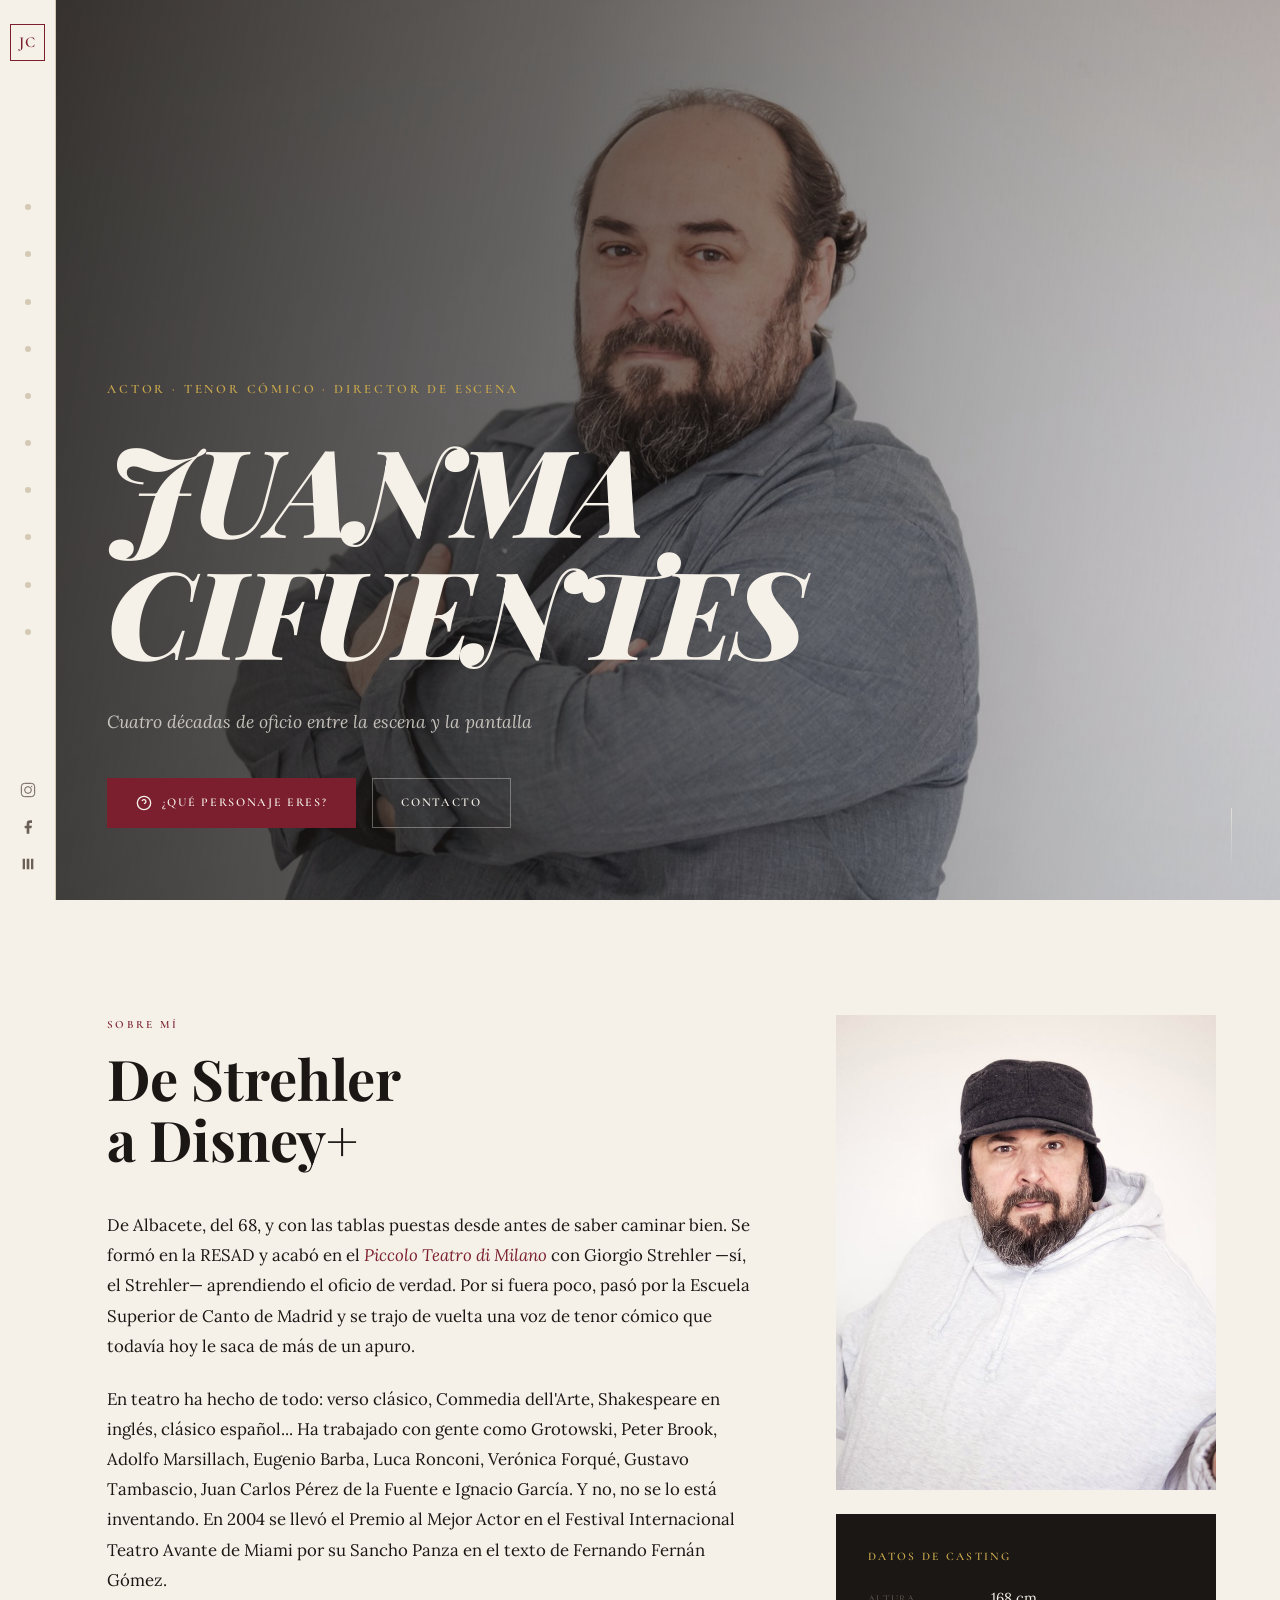
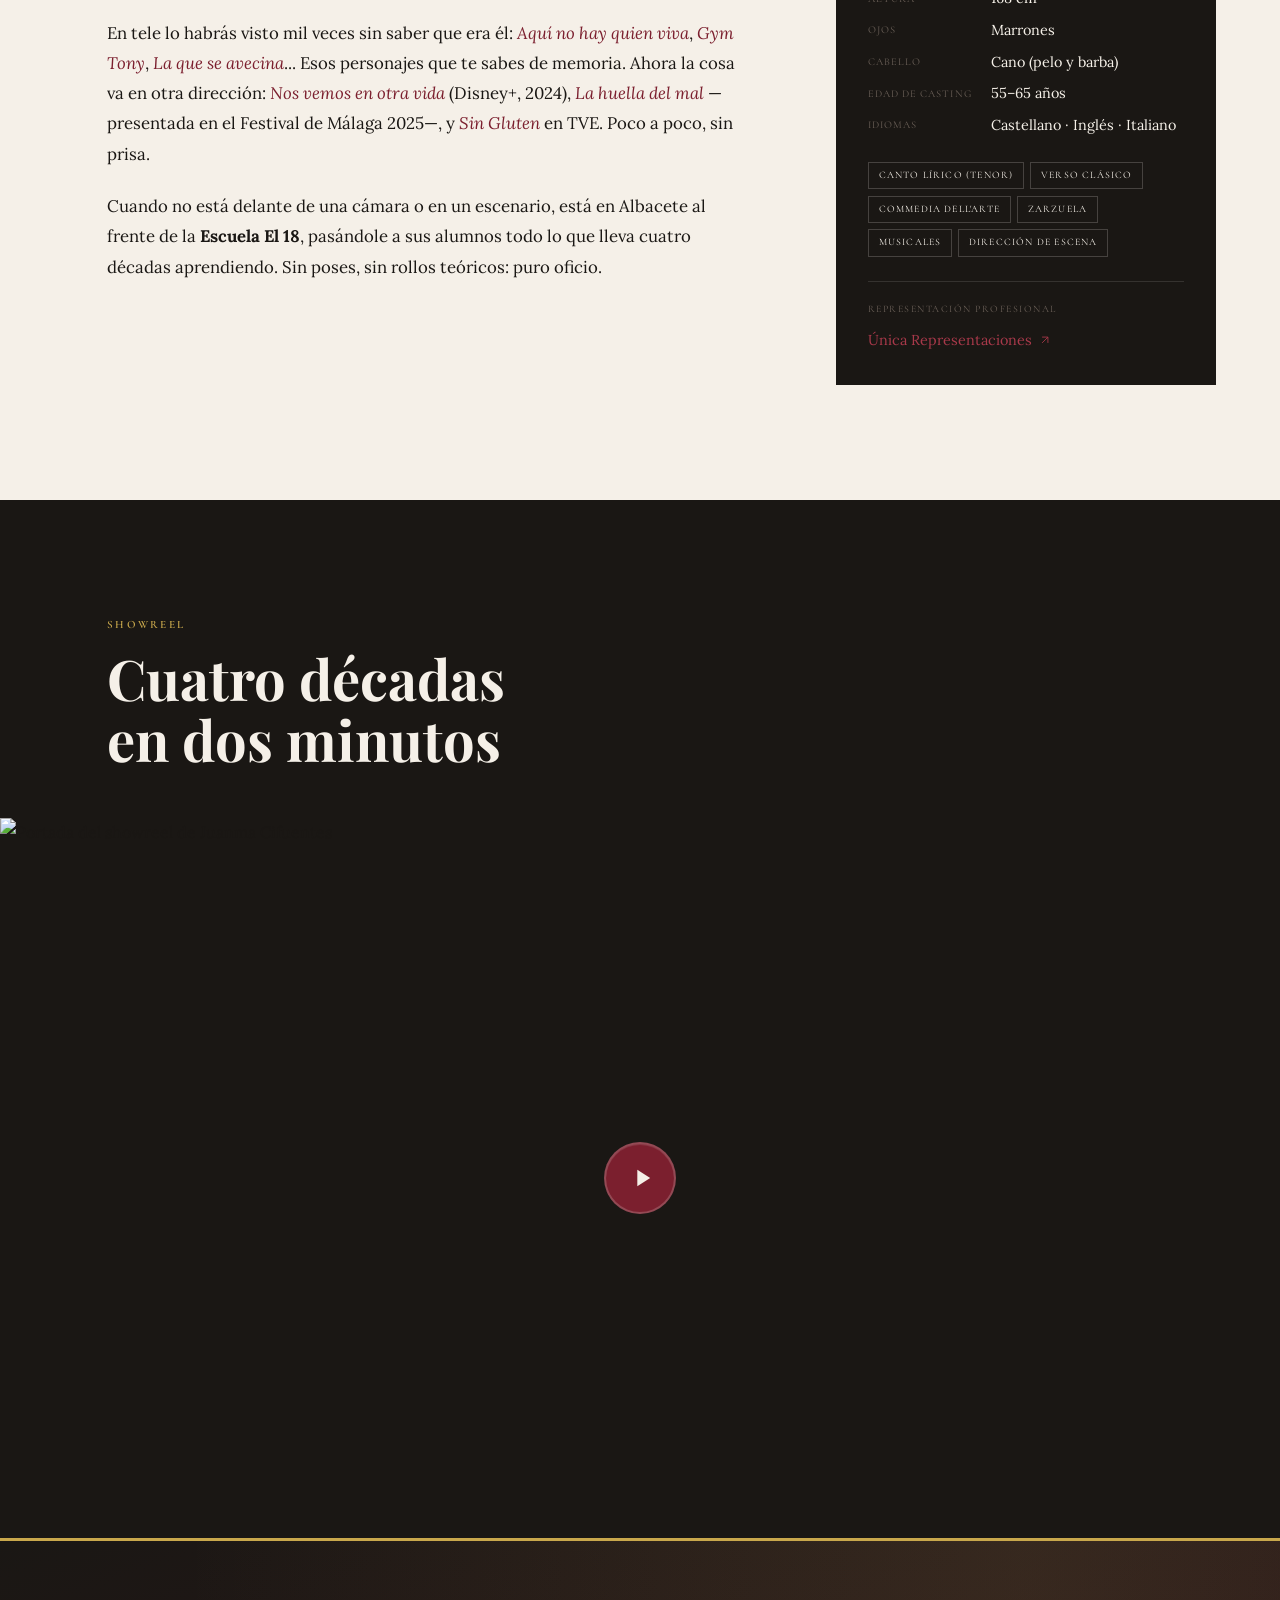
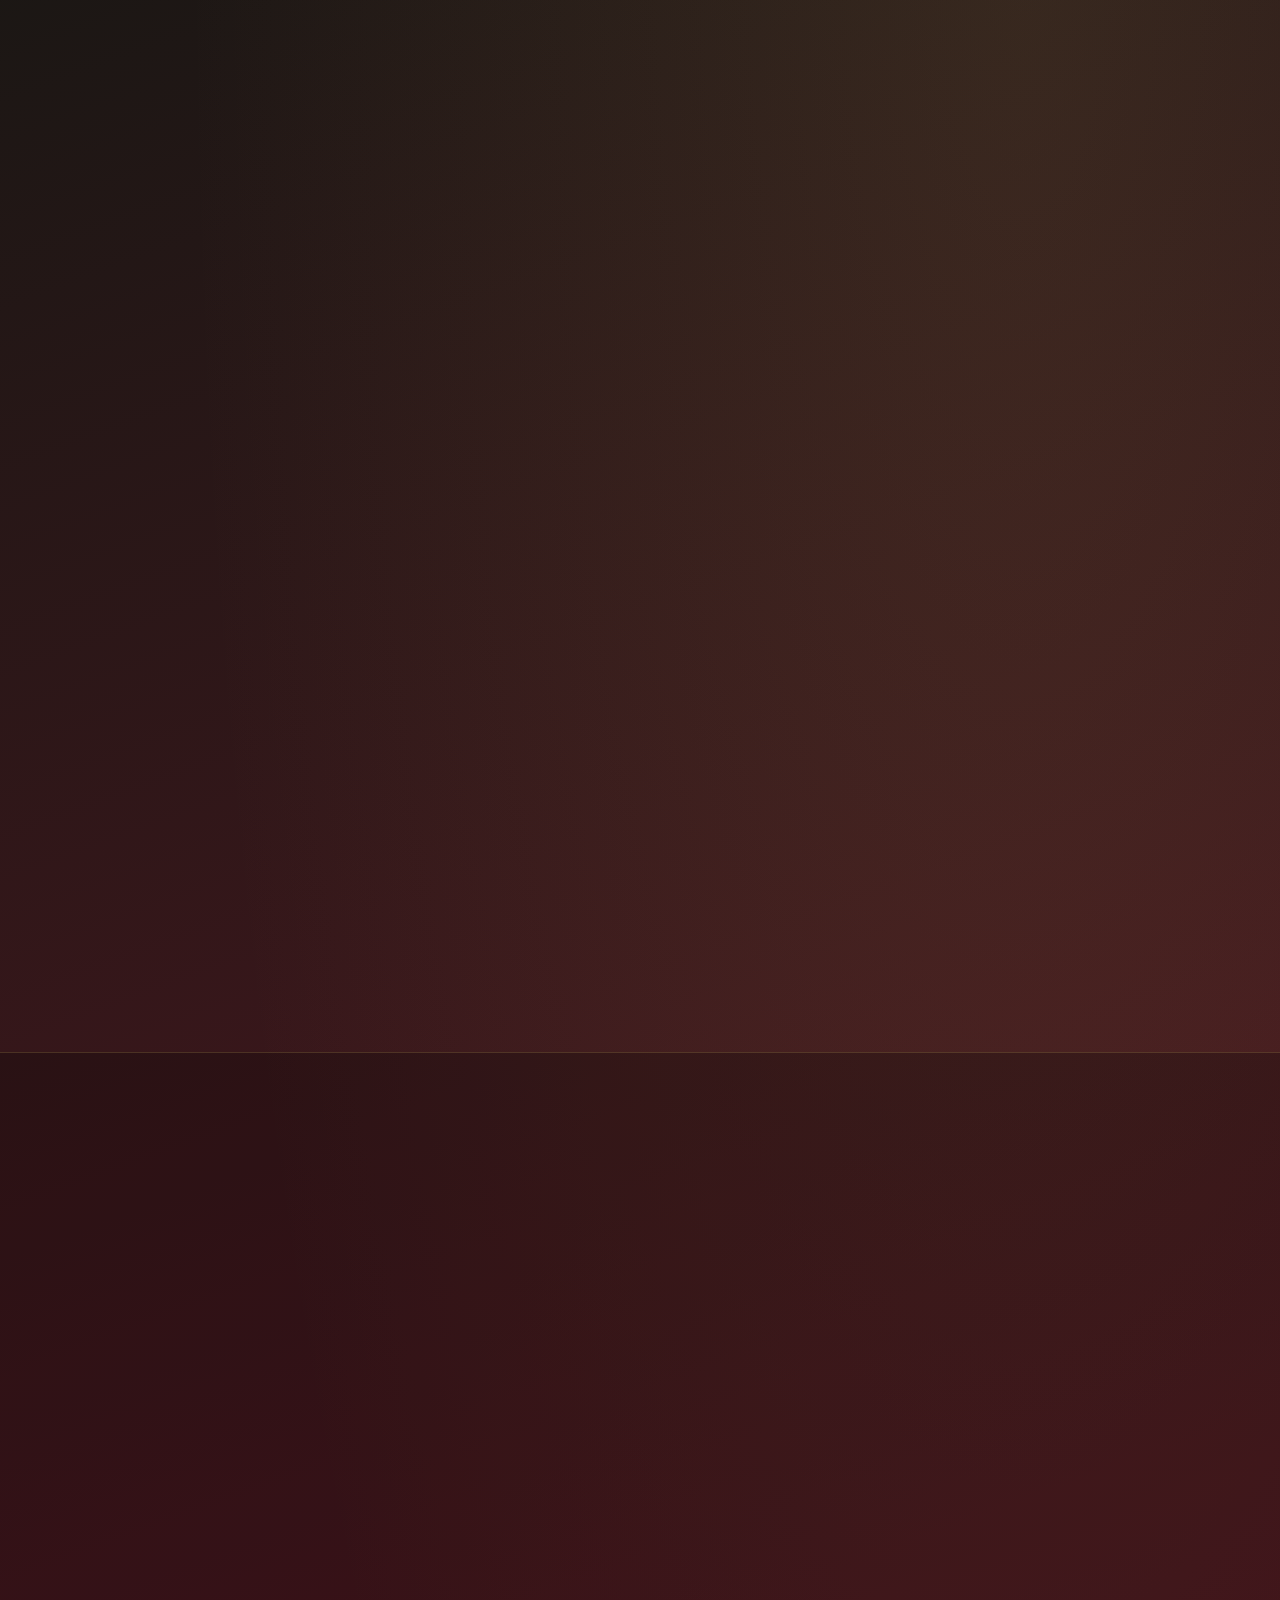
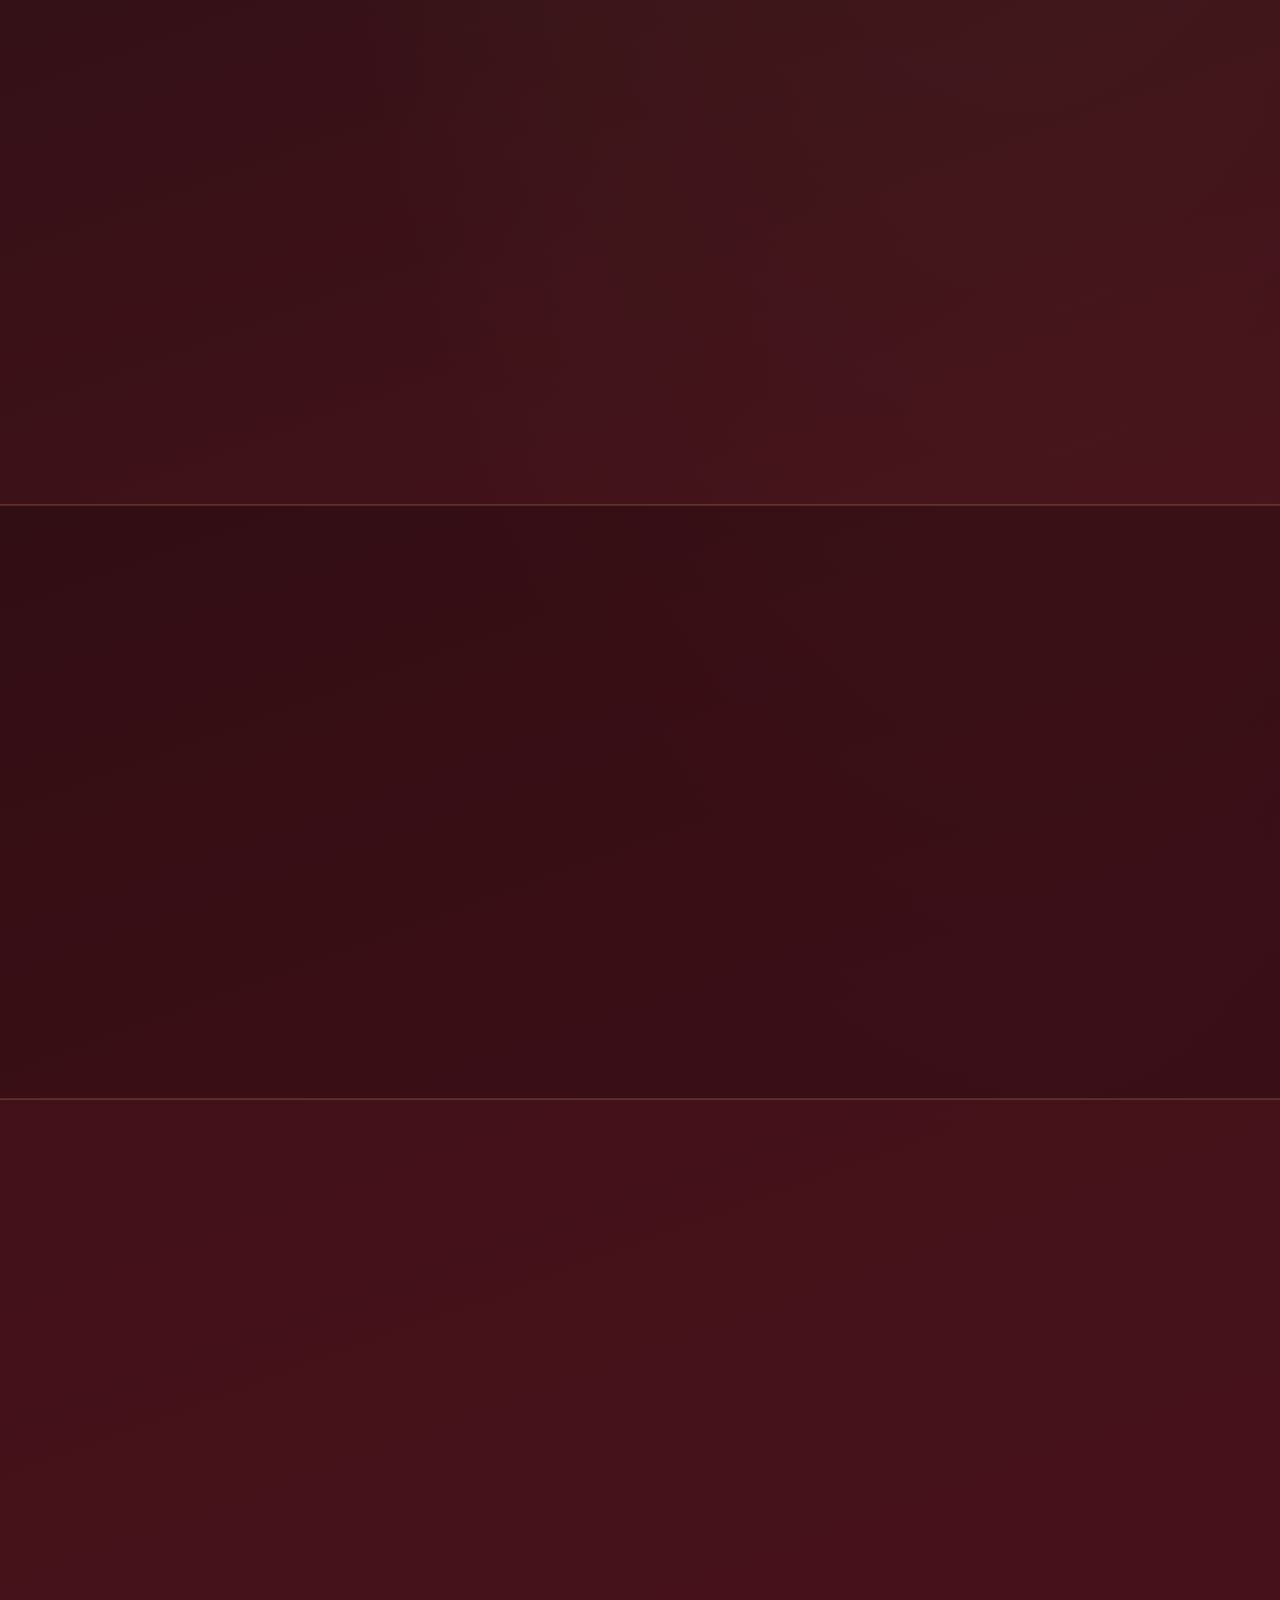
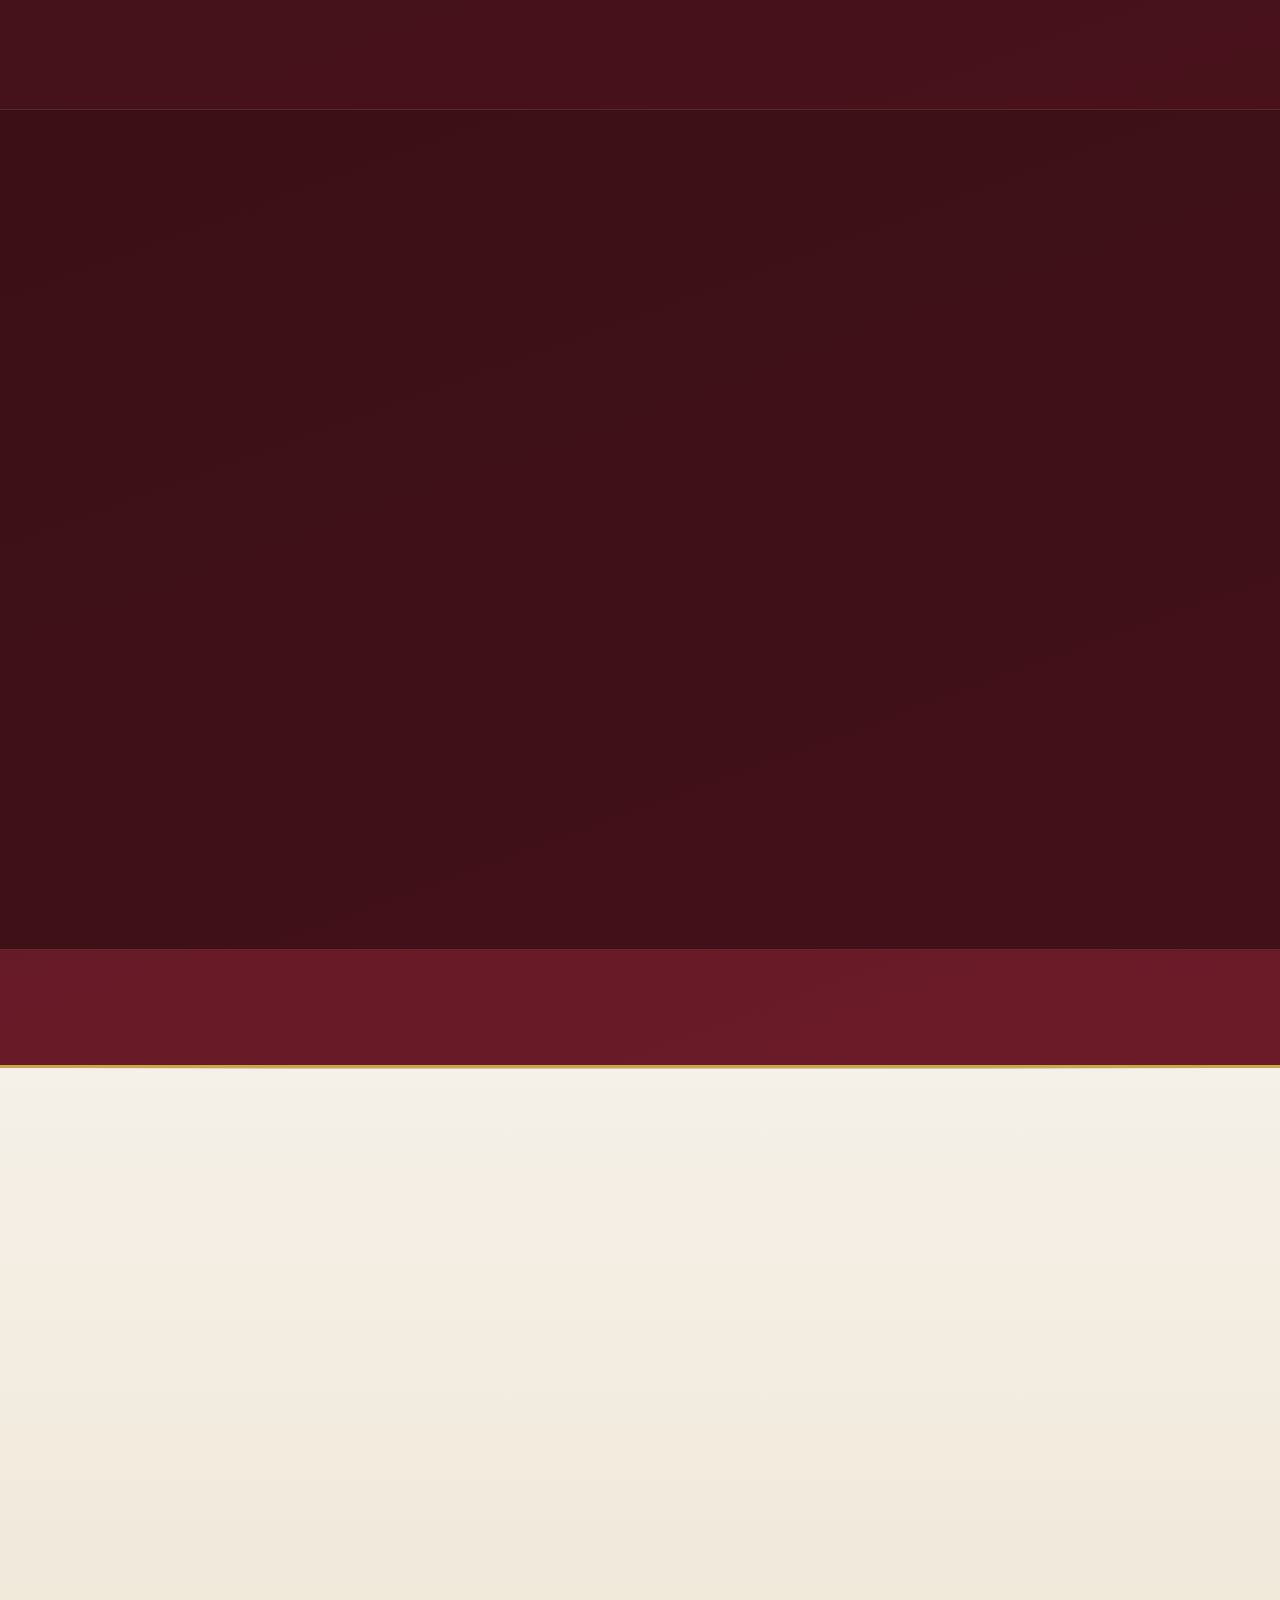
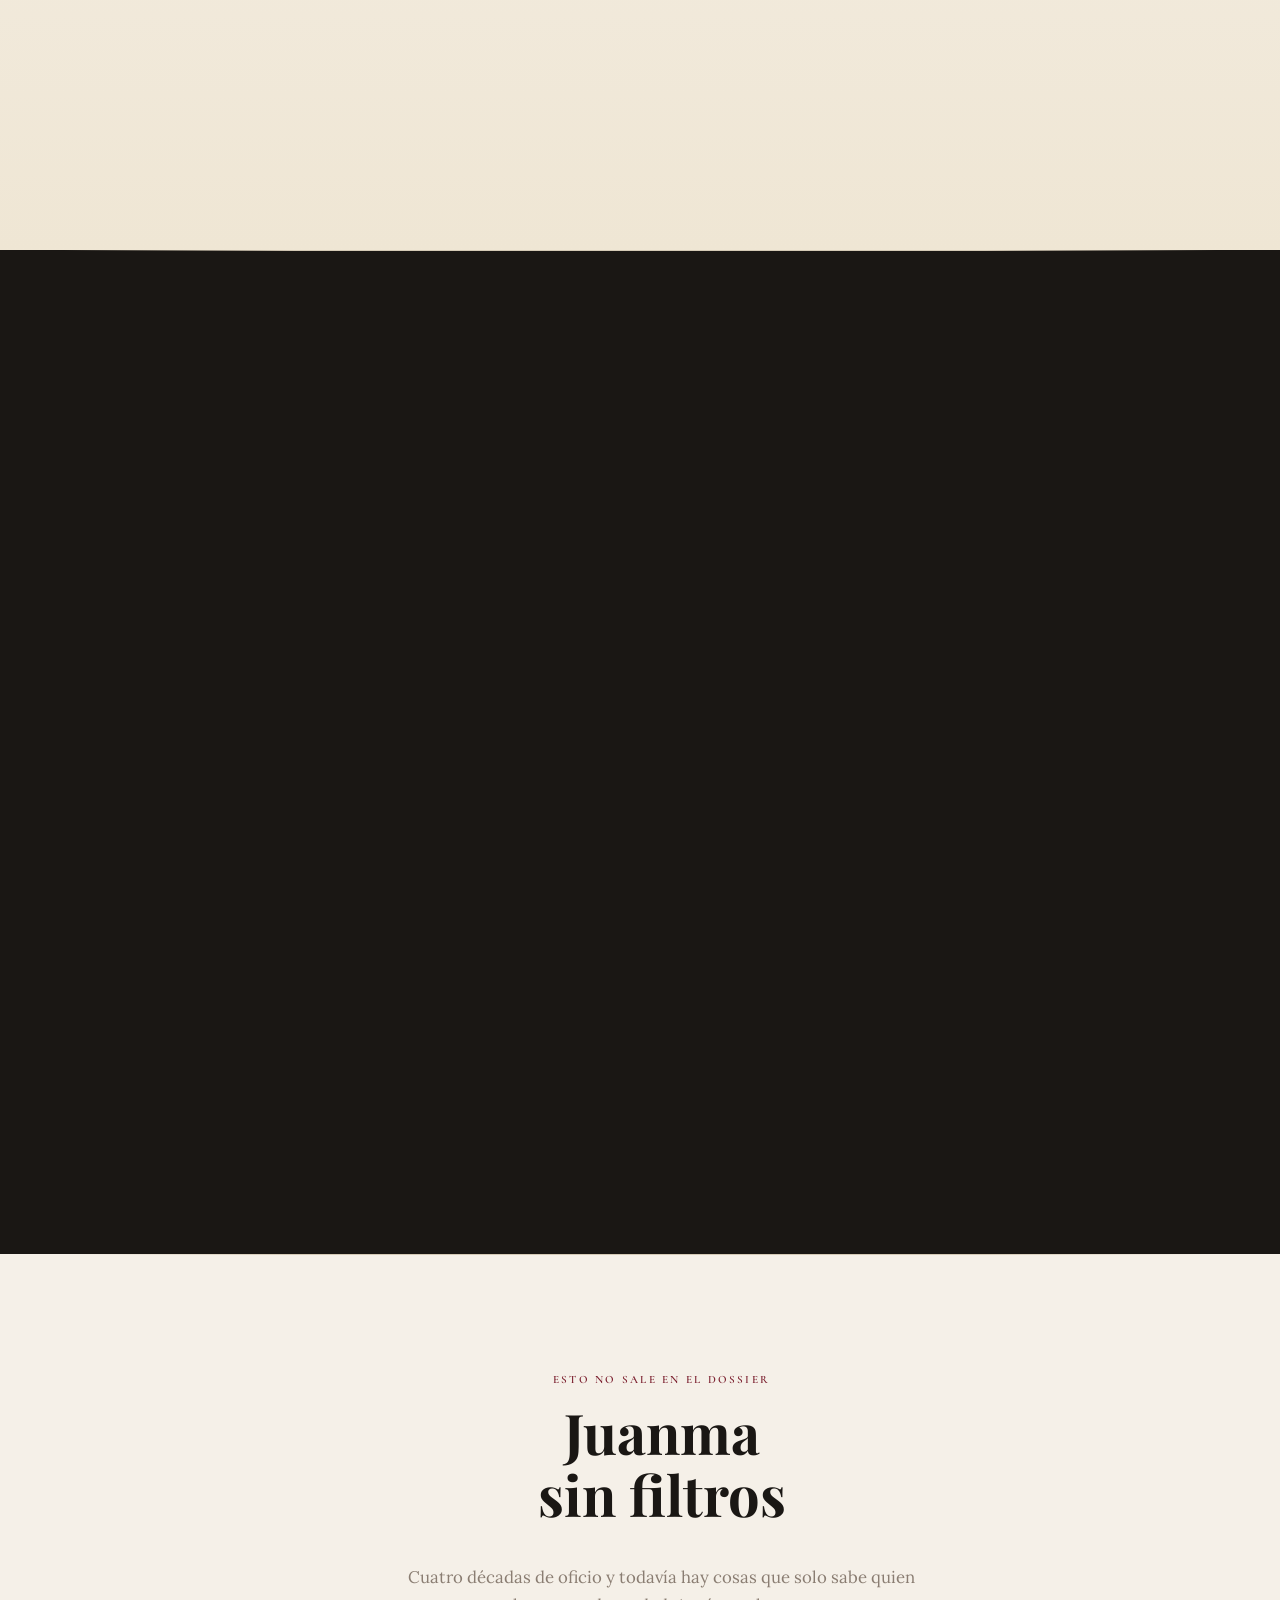
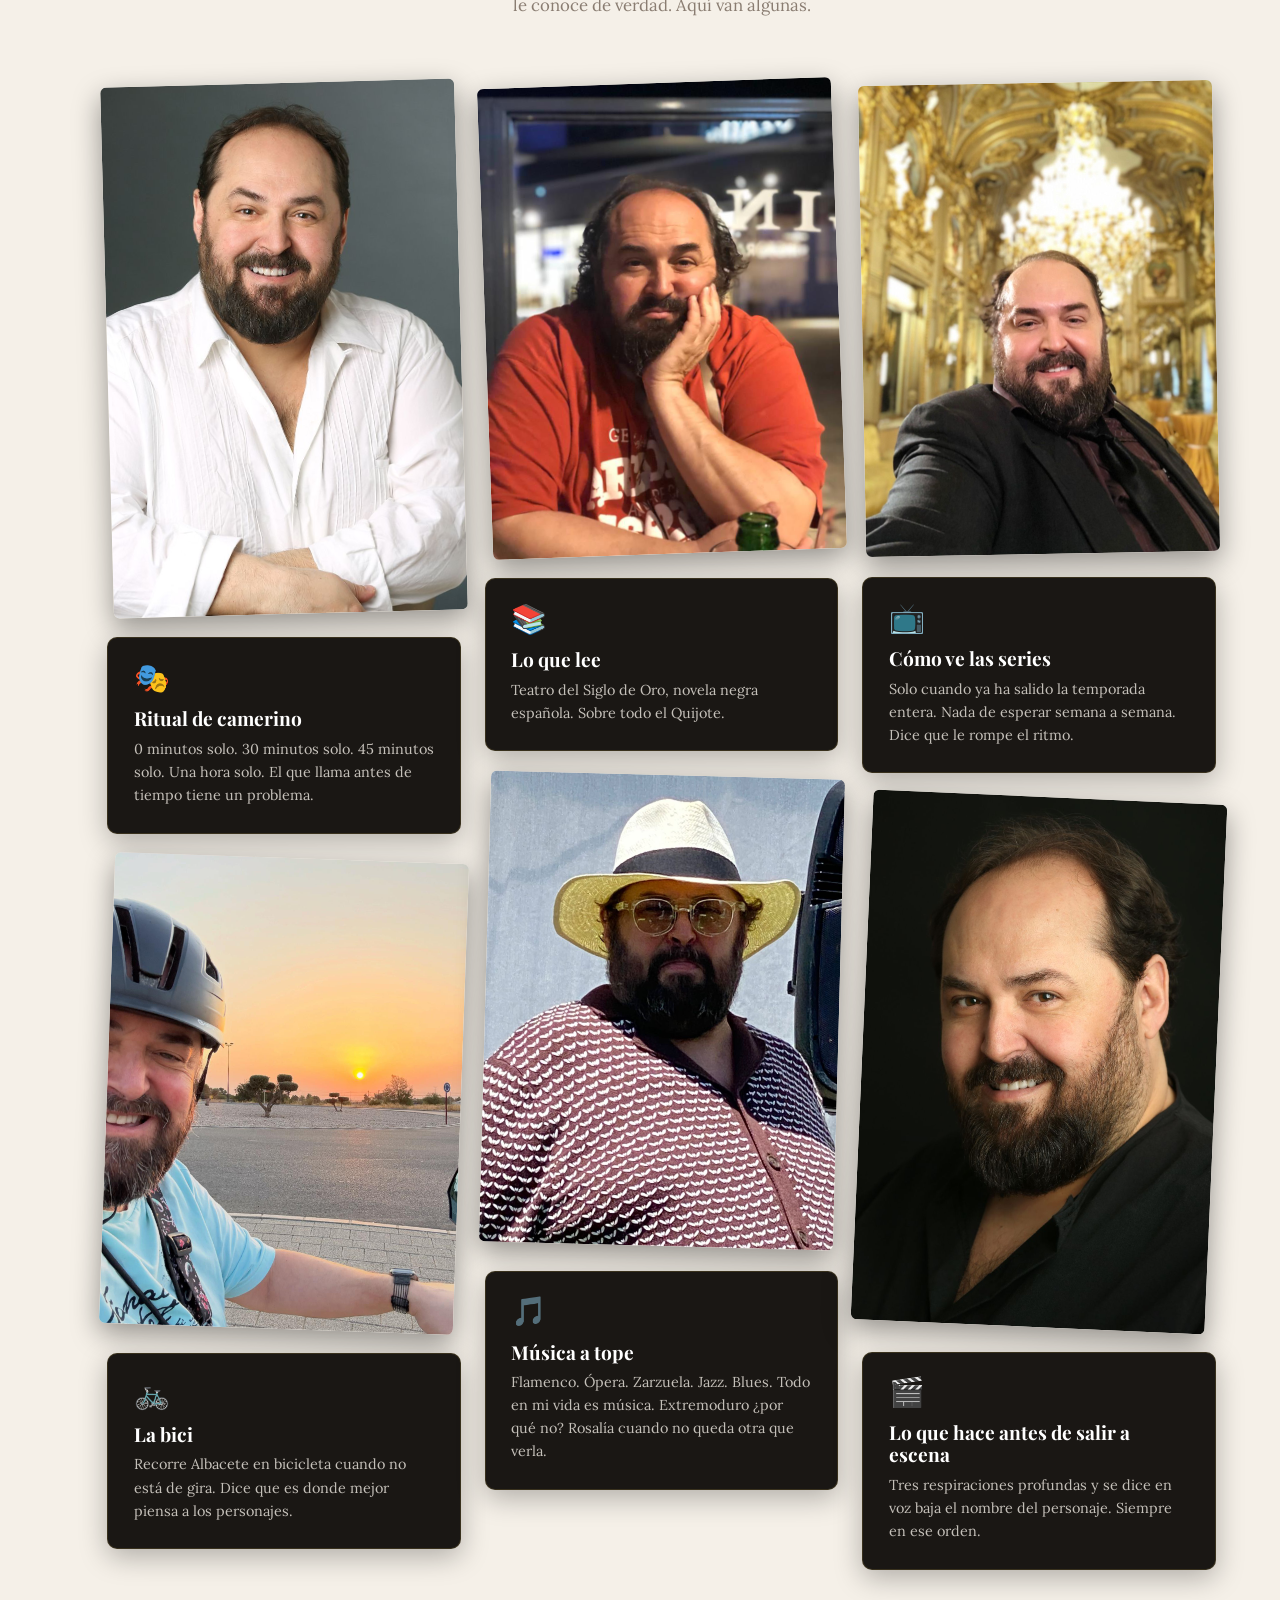
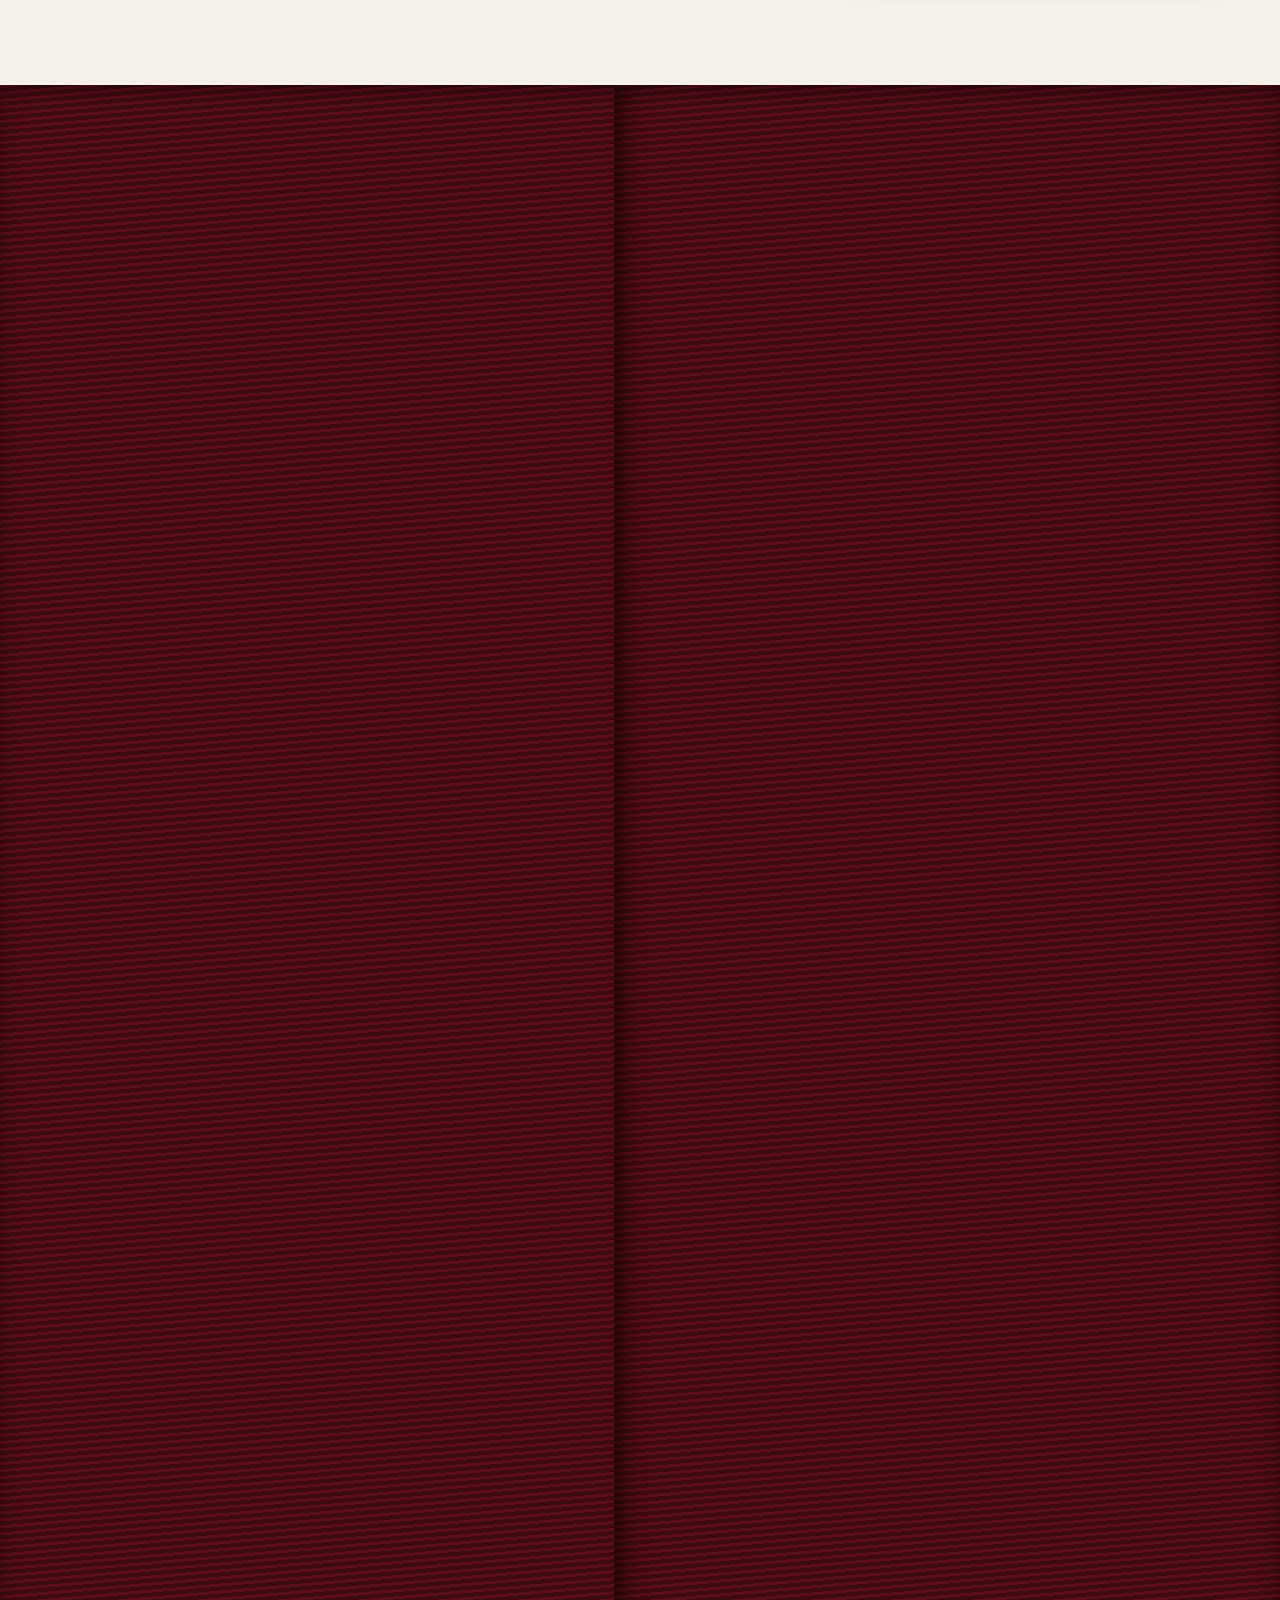
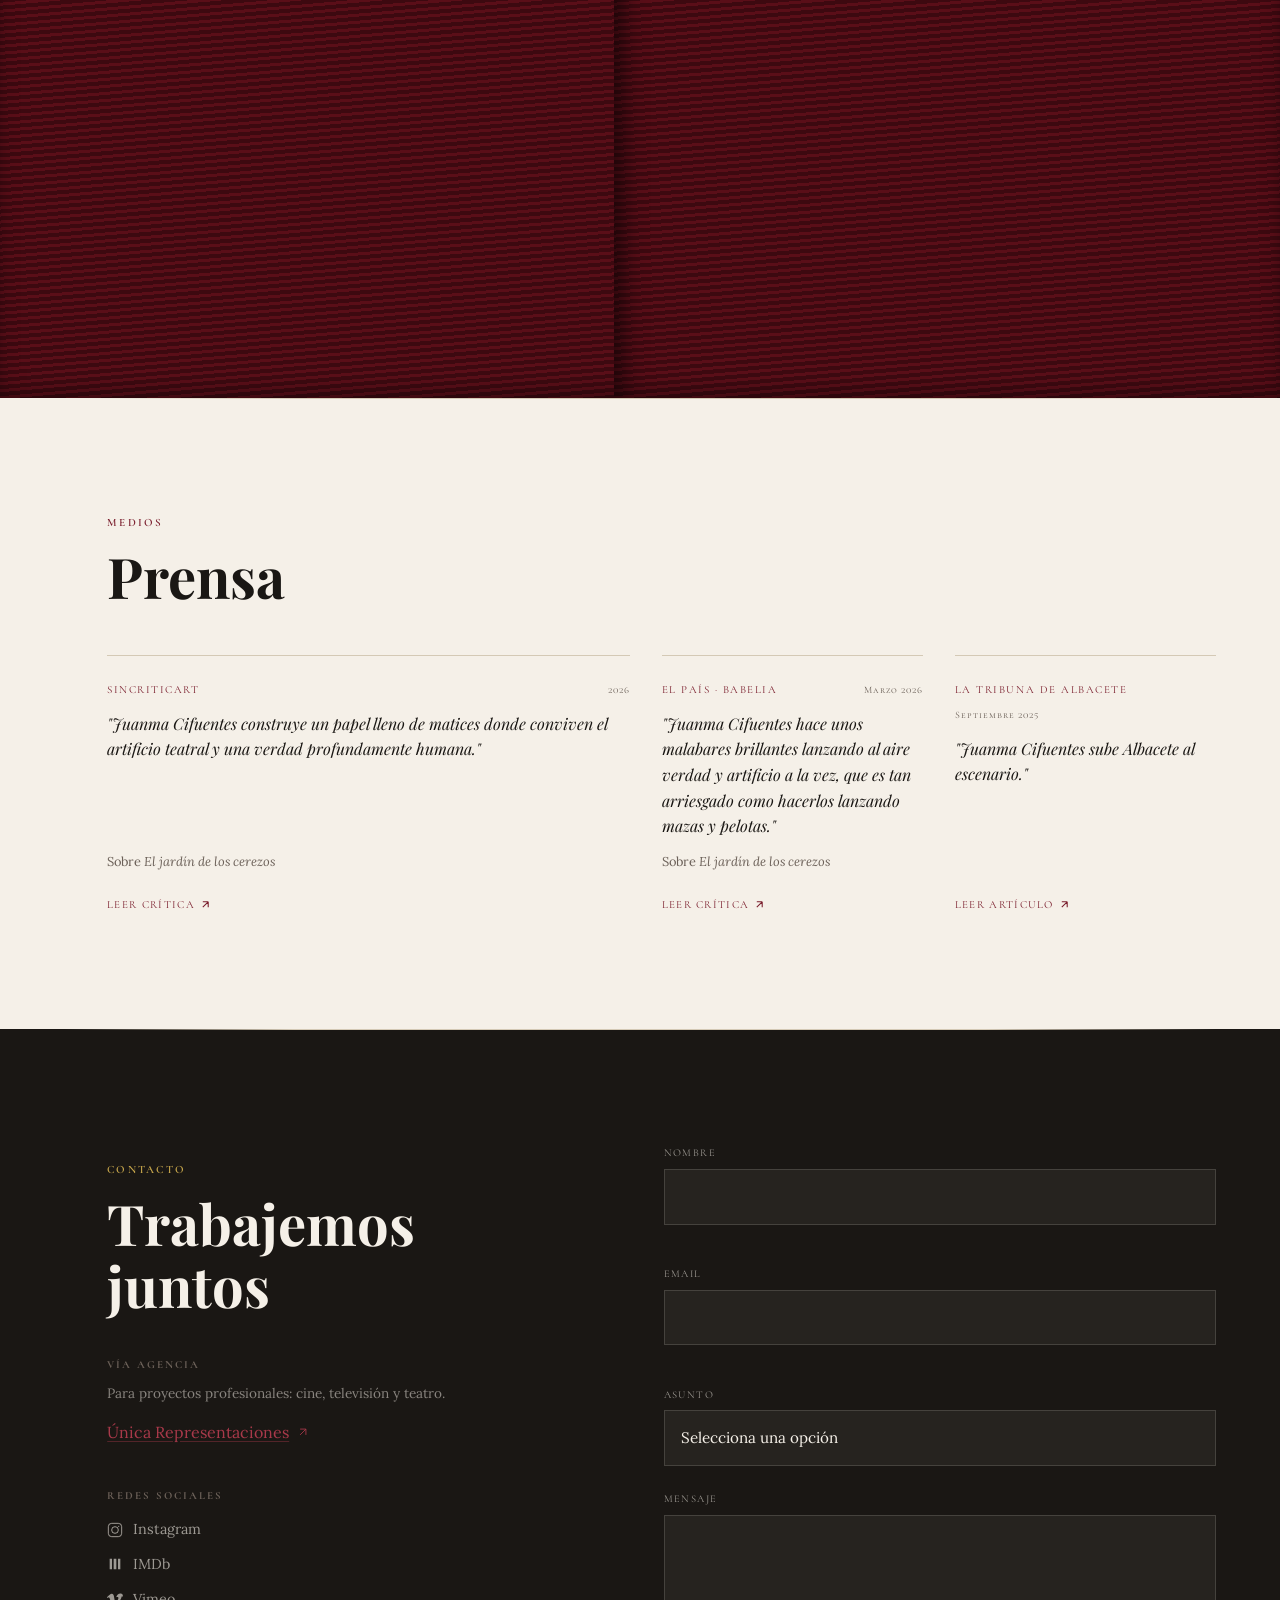
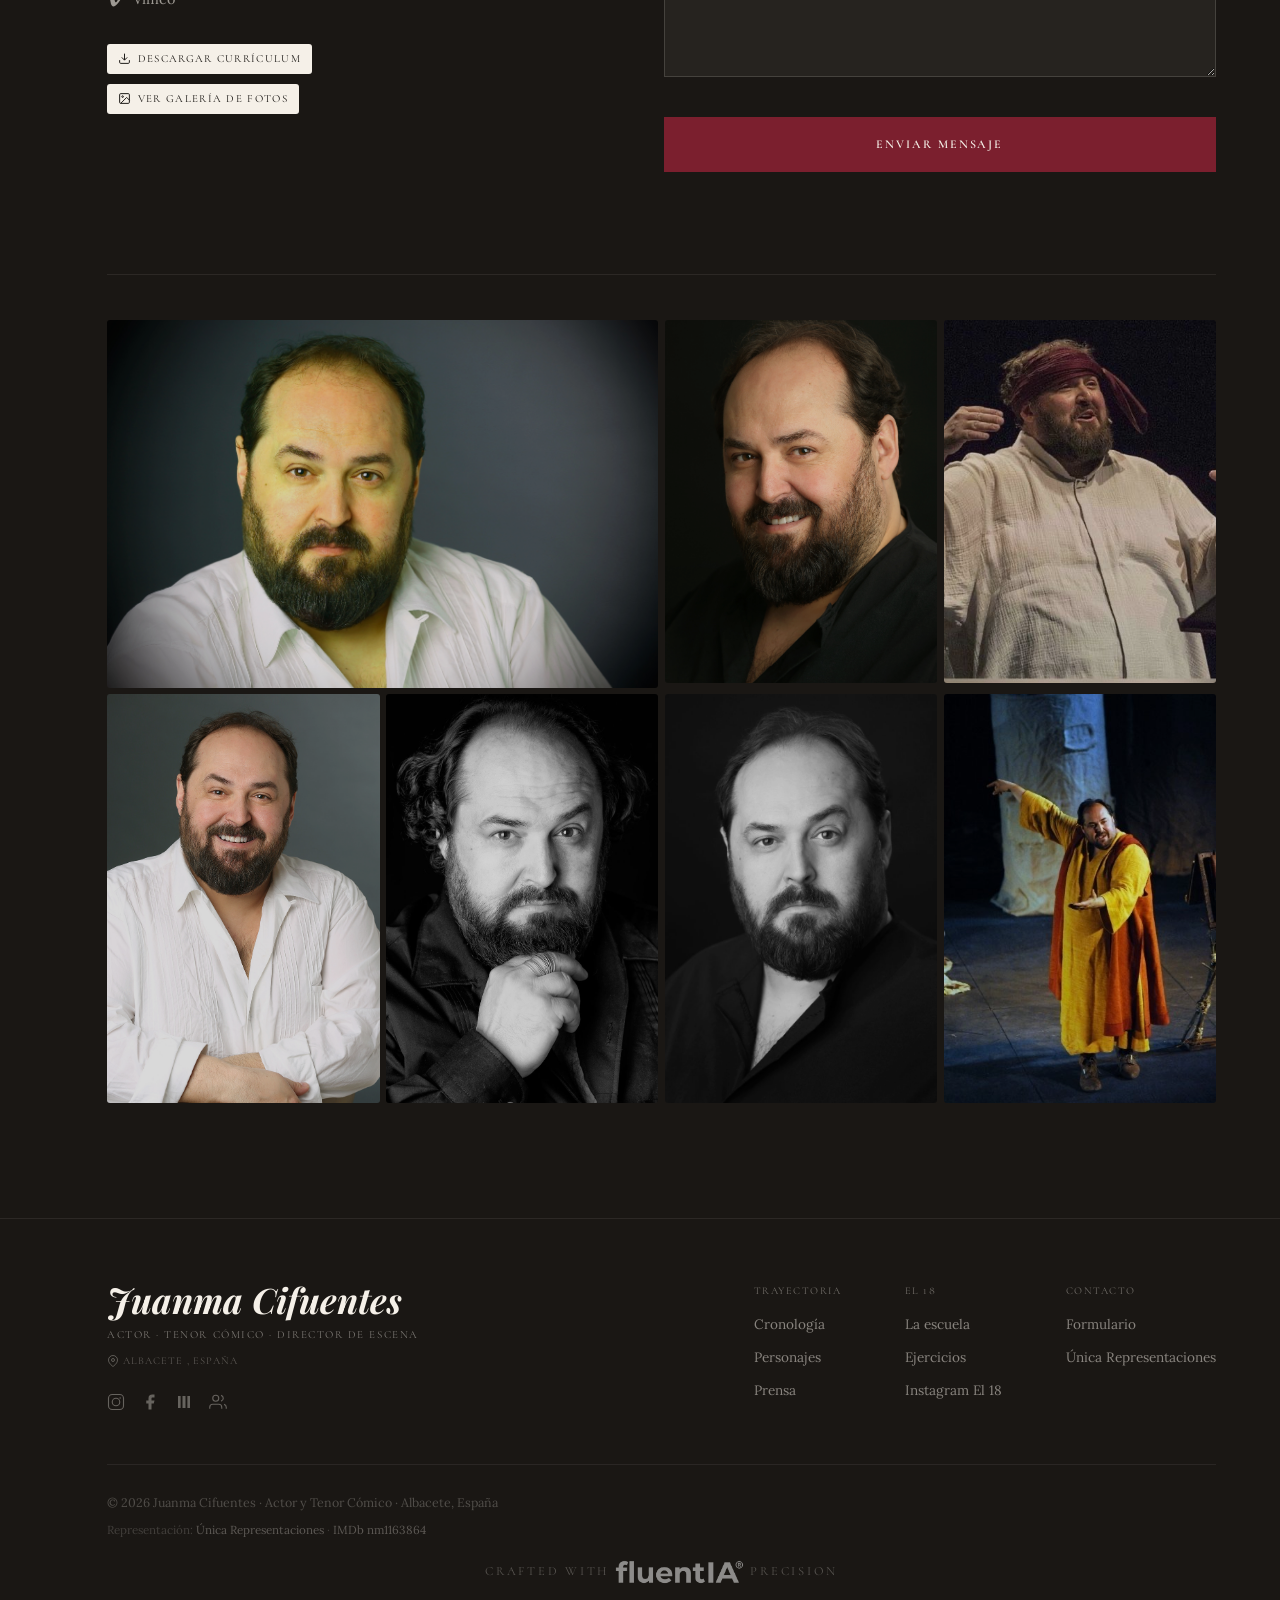
==== commit 46770afd: "Center Fluentia footer credit, increase size, link logo to fluentiatech.es Co-Authored-By: Claude So" ====
--- a/index.html
+++ b/index.html
@@ -1034,7 +1034,7 @@
       <div class="footer-bottom">
         <p class="footer-copy">© <time datetime="2026">2026</time> Juanma Cifuentes · Actor y Tenor Cómico · Albacete, España</p>
         <p class="footer-legal">Representación: <a href="https://unicarepresentaciones.com/actores/juanma-cifuentes/" target="_blank" rel="noopener noreferrer">Única Representaciones</a> · <a href="https://www.imdb.com/name/nm1163864/" target="_blank" rel="noopener noreferrer">IMDb nm1163864</a></p>
-        <p class="footer-crafted">Crafted with <img src="public/fluentia_clean.png" alt="fluentIA" class="fluentia-logo"> Precision</p>
+        <p class="footer-crafted">Crafted with <a href="https://fluentiatech.es" target="_blank" rel="noopener noreferrer" class="fluentia-link"><img src="public/fluentia_clean.png" alt="fluentIA" class="fluentia-logo"></a> Precision</p>
       </div>
 
     </div>
--- a/styles.css
+++ b/styles.css
@@ -2120,9 +2120,10 @@
 .footer-legal{font-family:var(--font-body);font-size:.73rem;color:rgba(245,240,232,.18)}
 .footer-legal a{color:rgba(245,240,232,.3);transition:color var(--t-base)}
 .footer-legal a:hover{color:rgba(245,240,232,.6)}
-.footer-crafted{font-family:var(--font-label);font-size:.65rem;letter-spacing:.18em;text-transform:uppercase;color:rgba(245,240,232,.2);display:flex;align-items:center;gap:.4em;margin-top:.4rem}
-.fluentia-logo{height:1.6em;display:inline-block;opacity:.45;filter:brightness(0) invert(1);vertical-align:middle;transition:opacity var(--t-base)}
-.footer-crafted:hover .fluentia-logo{opacity:.7}
+.footer-crafted{font-family:var(--font-label);font-size:.78rem;letter-spacing:.22em;text-transform:uppercase;color:rgba(245,240,232,.28);display:flex;align-items:center;justify-content:center;gap:.5em;margin-top:.8rem}
+.fluentia-link{display:inline-flex;align-items:center}
+.fluentia-logo{height:1.9em;display:inline-block;opacity:.5;filter:brightness(0) invert(1);vertical-align:middle;transition:opacity var(--t-base)}
+.fluentia-link:hover .fluentia-logo{opacity:.85}
 
 @media(max-width:700px){
   .footer-top{grid-template-columns:1fr}
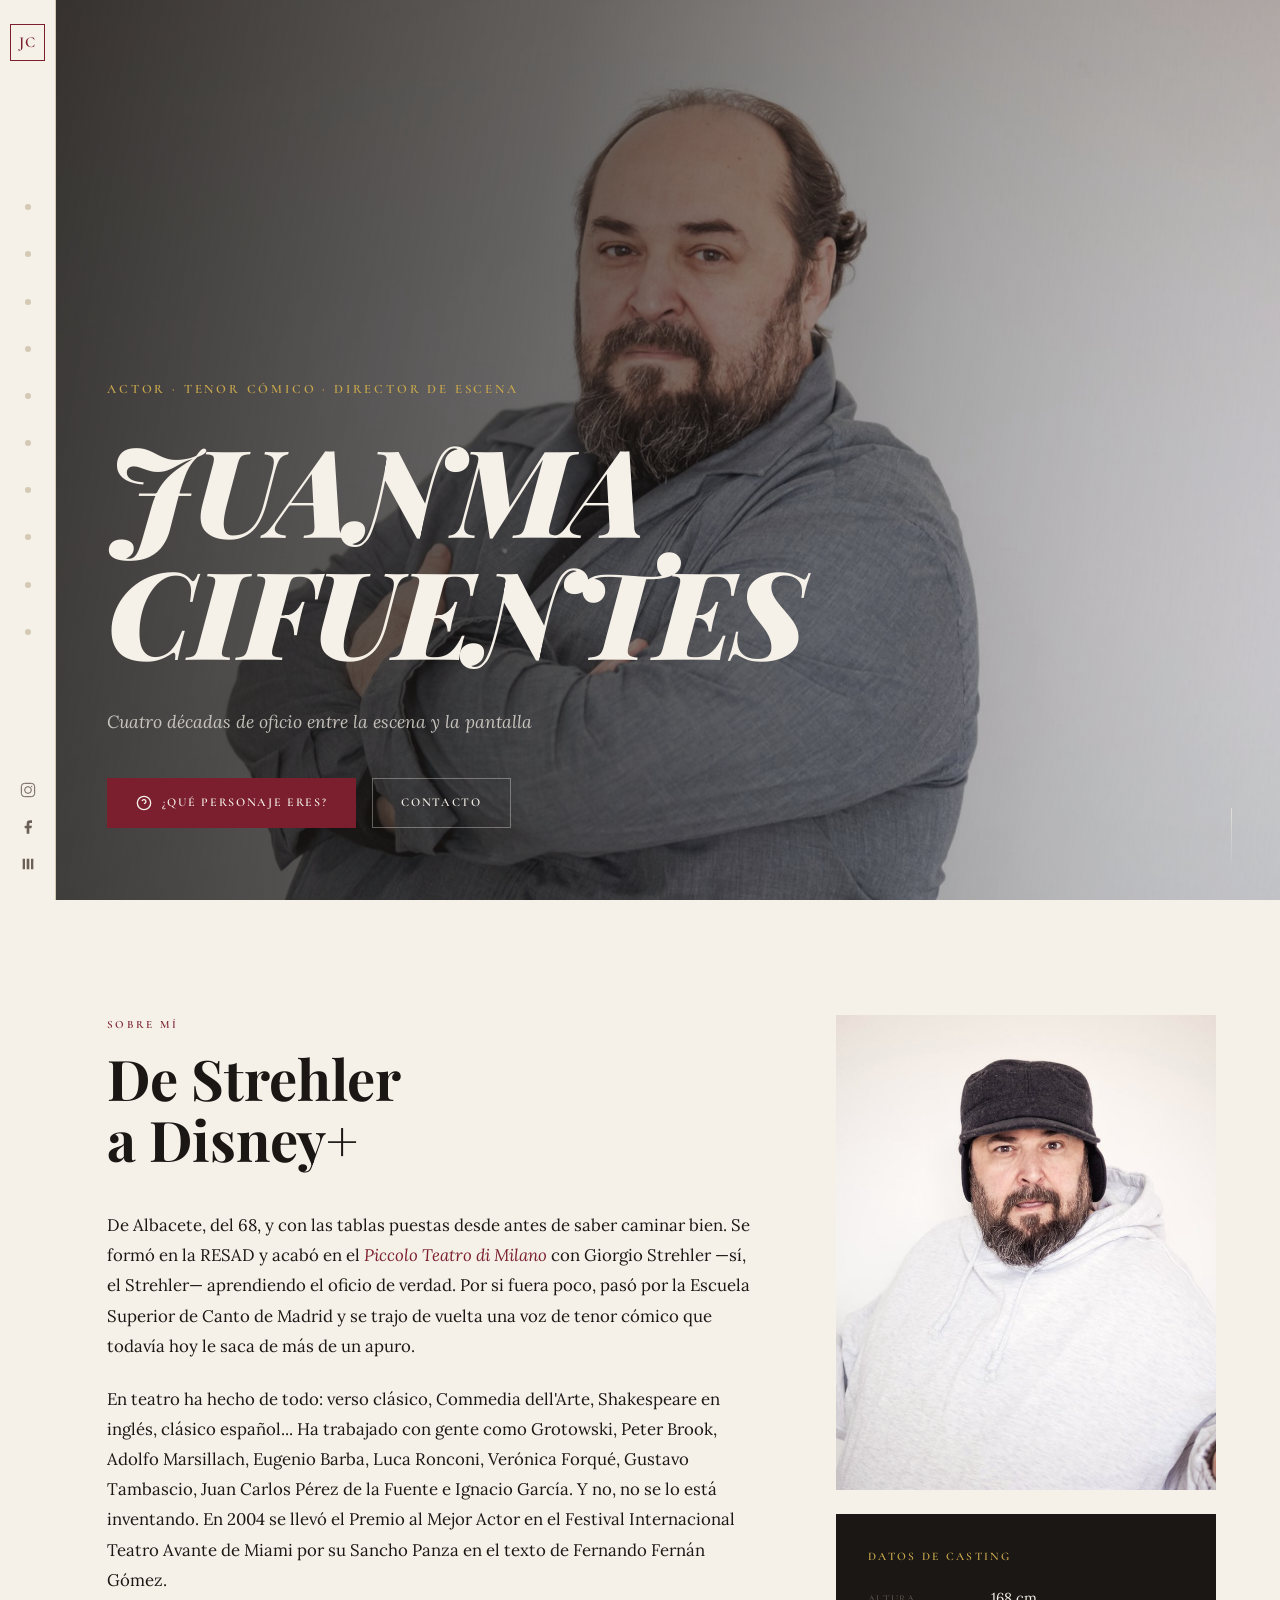
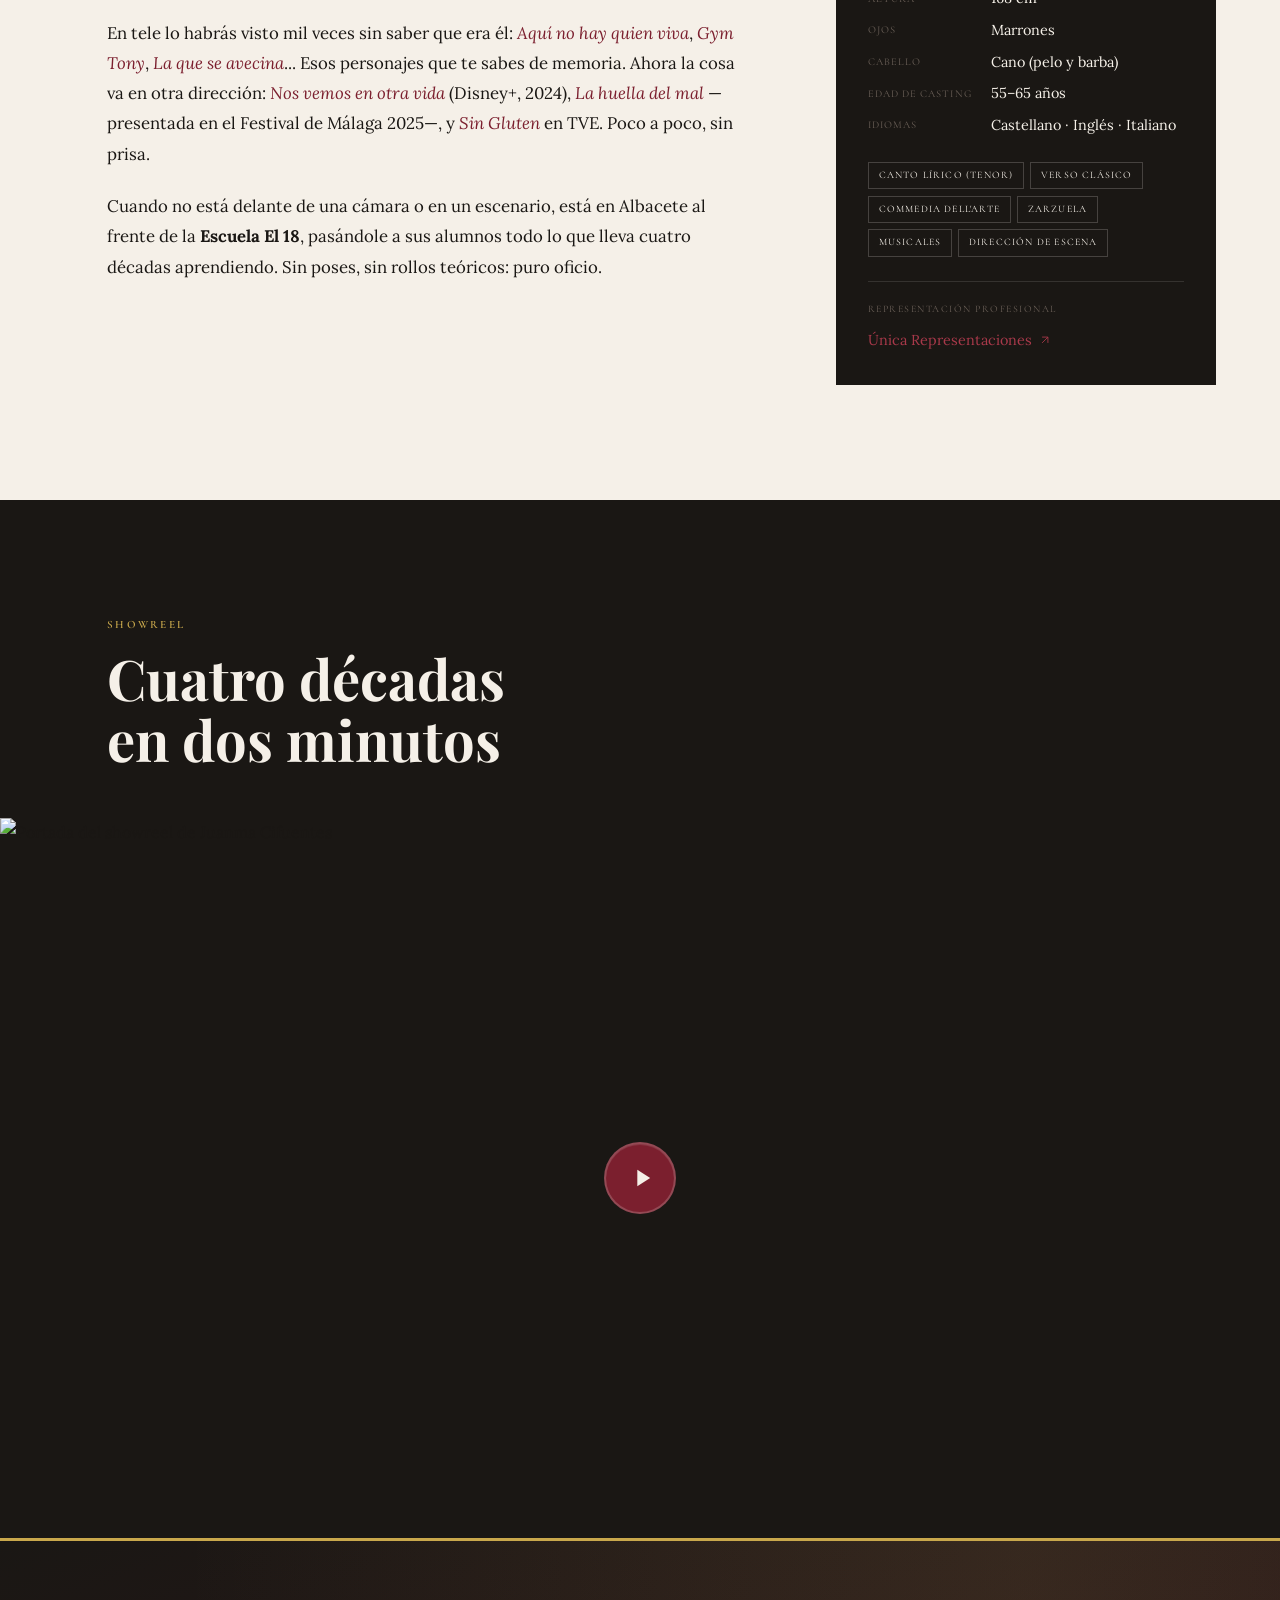
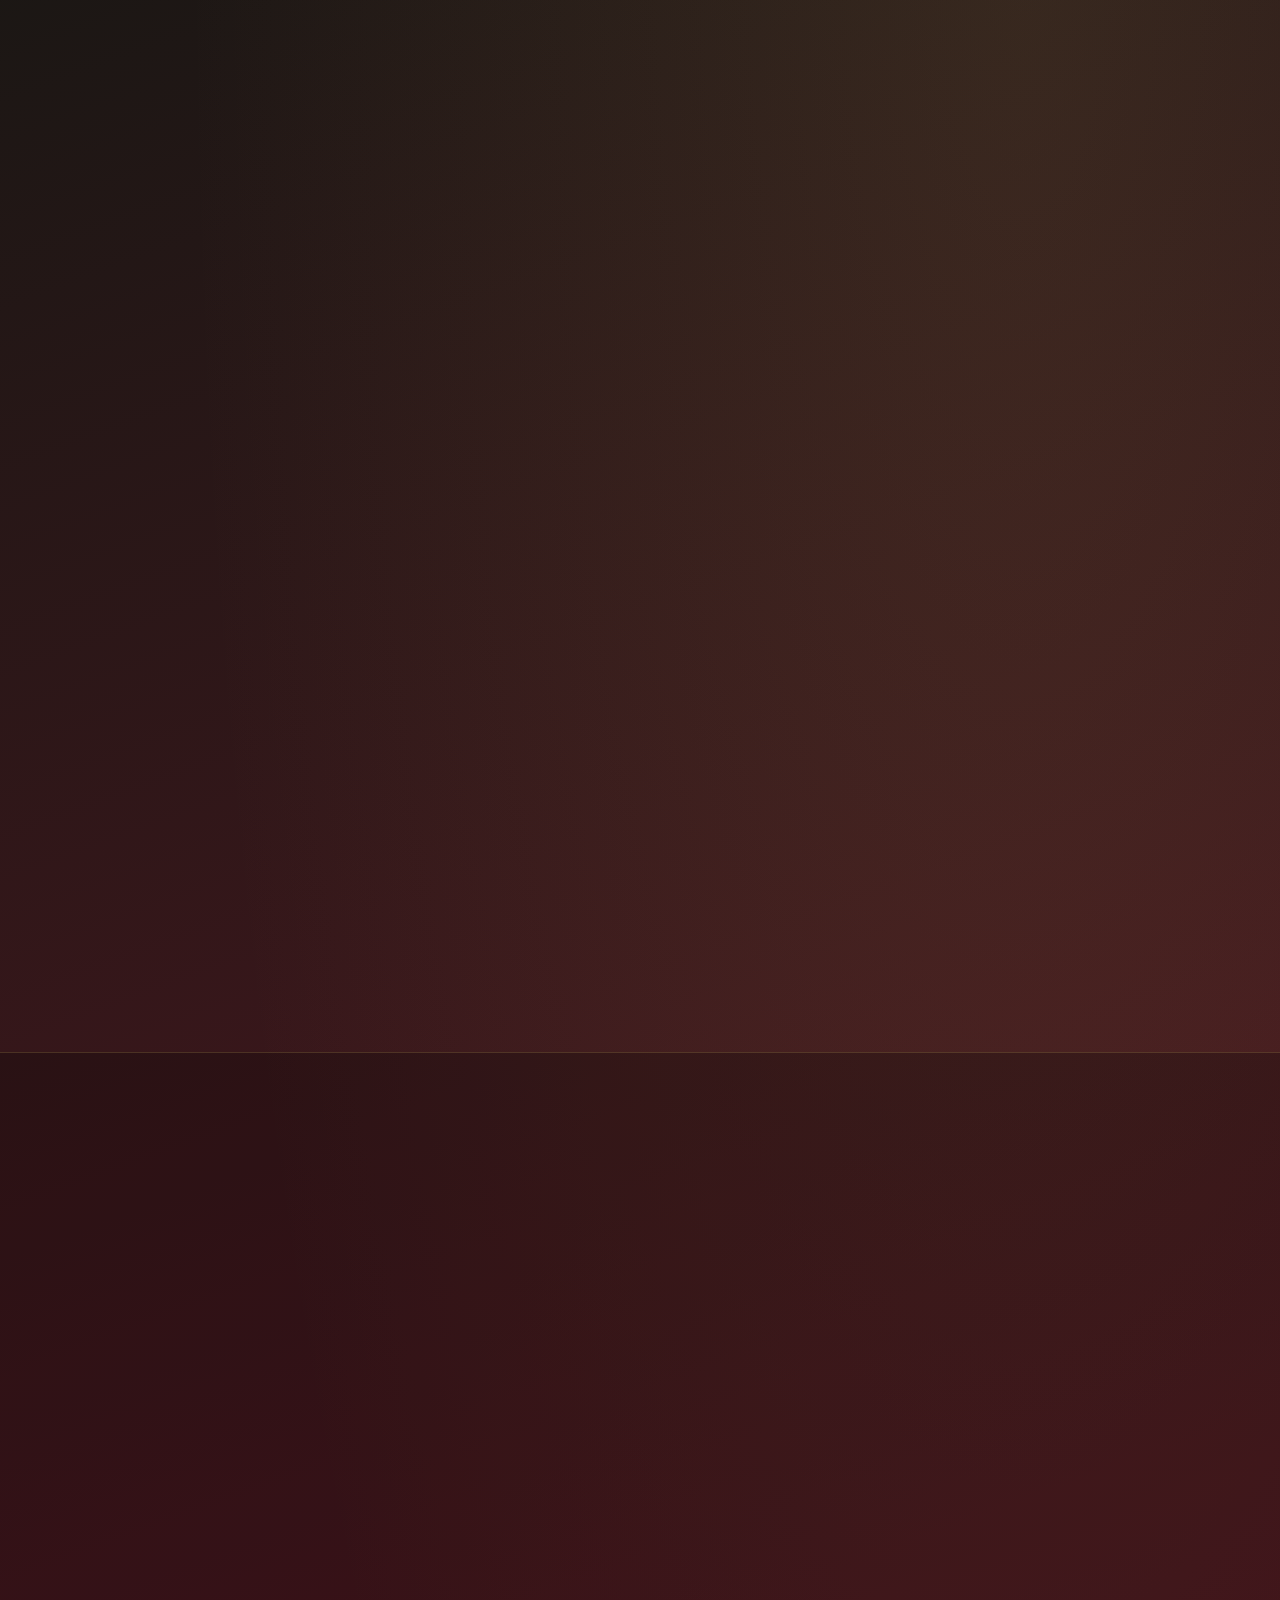
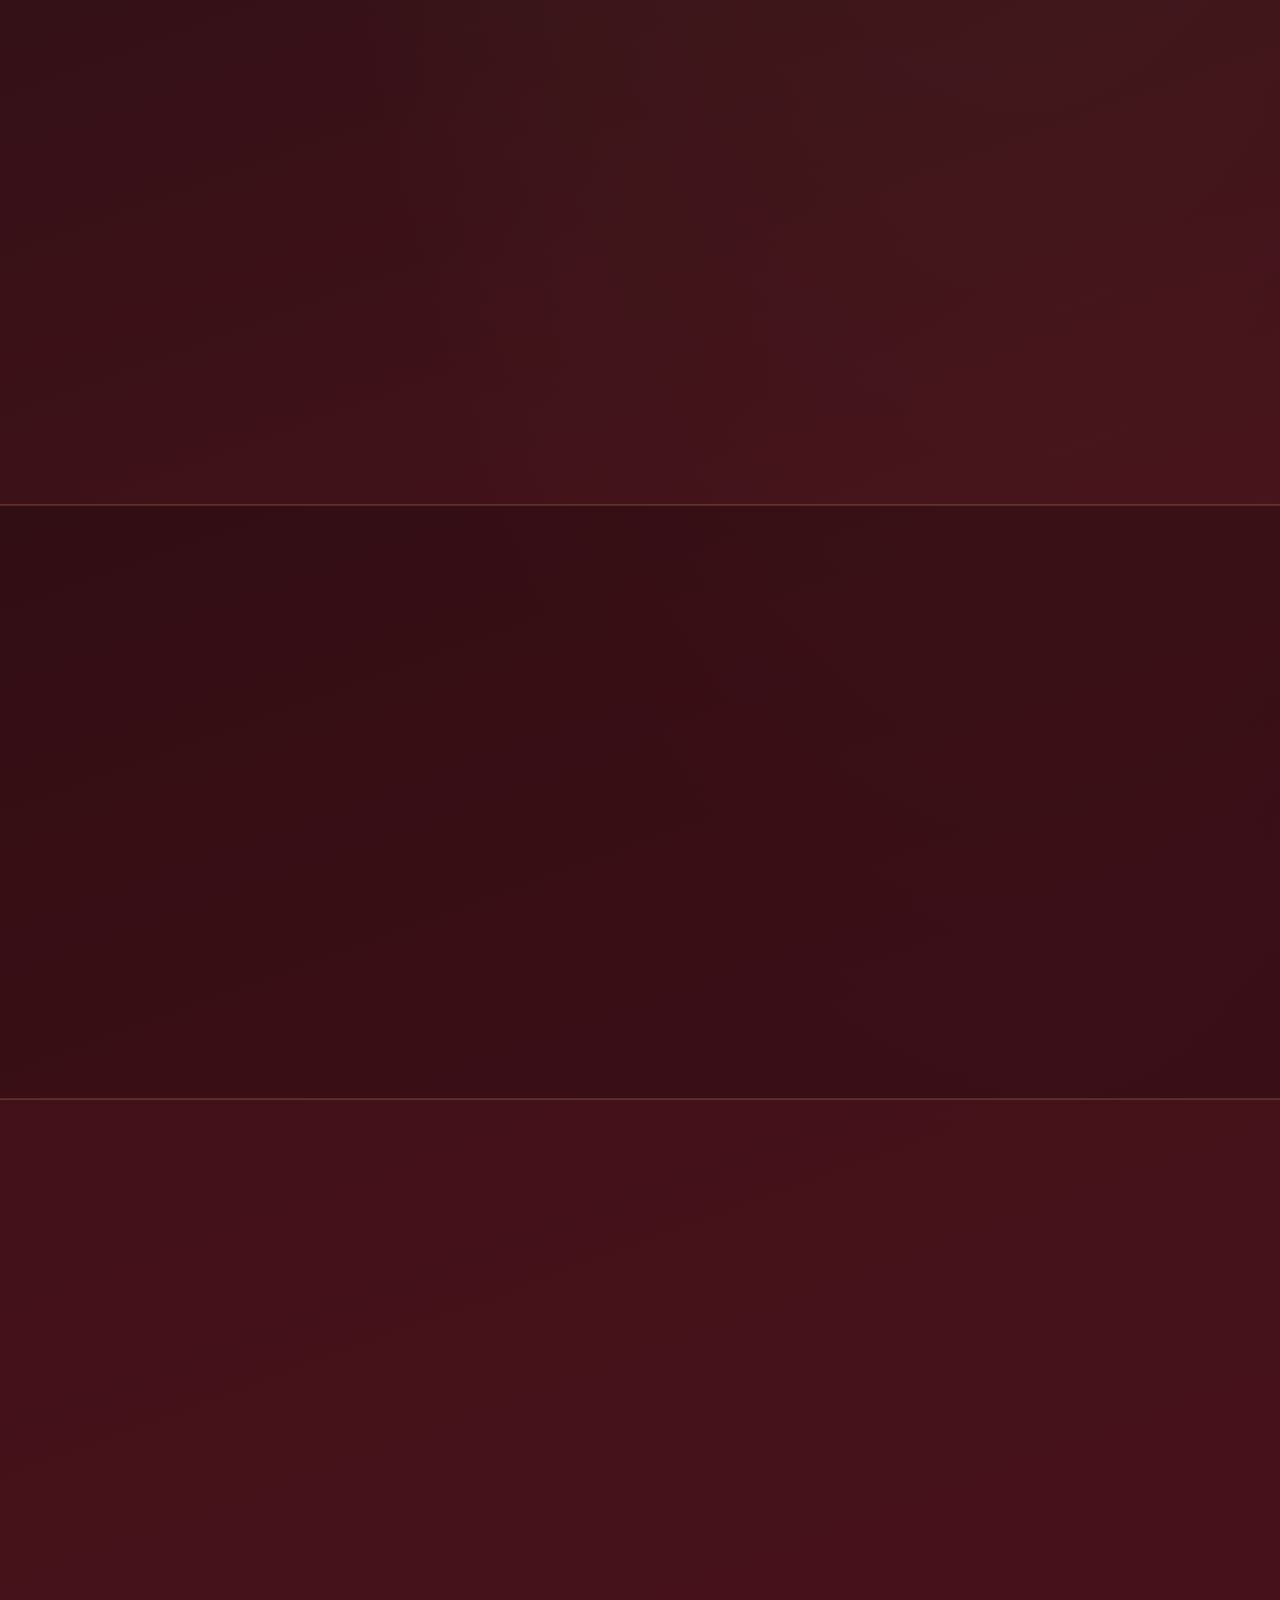
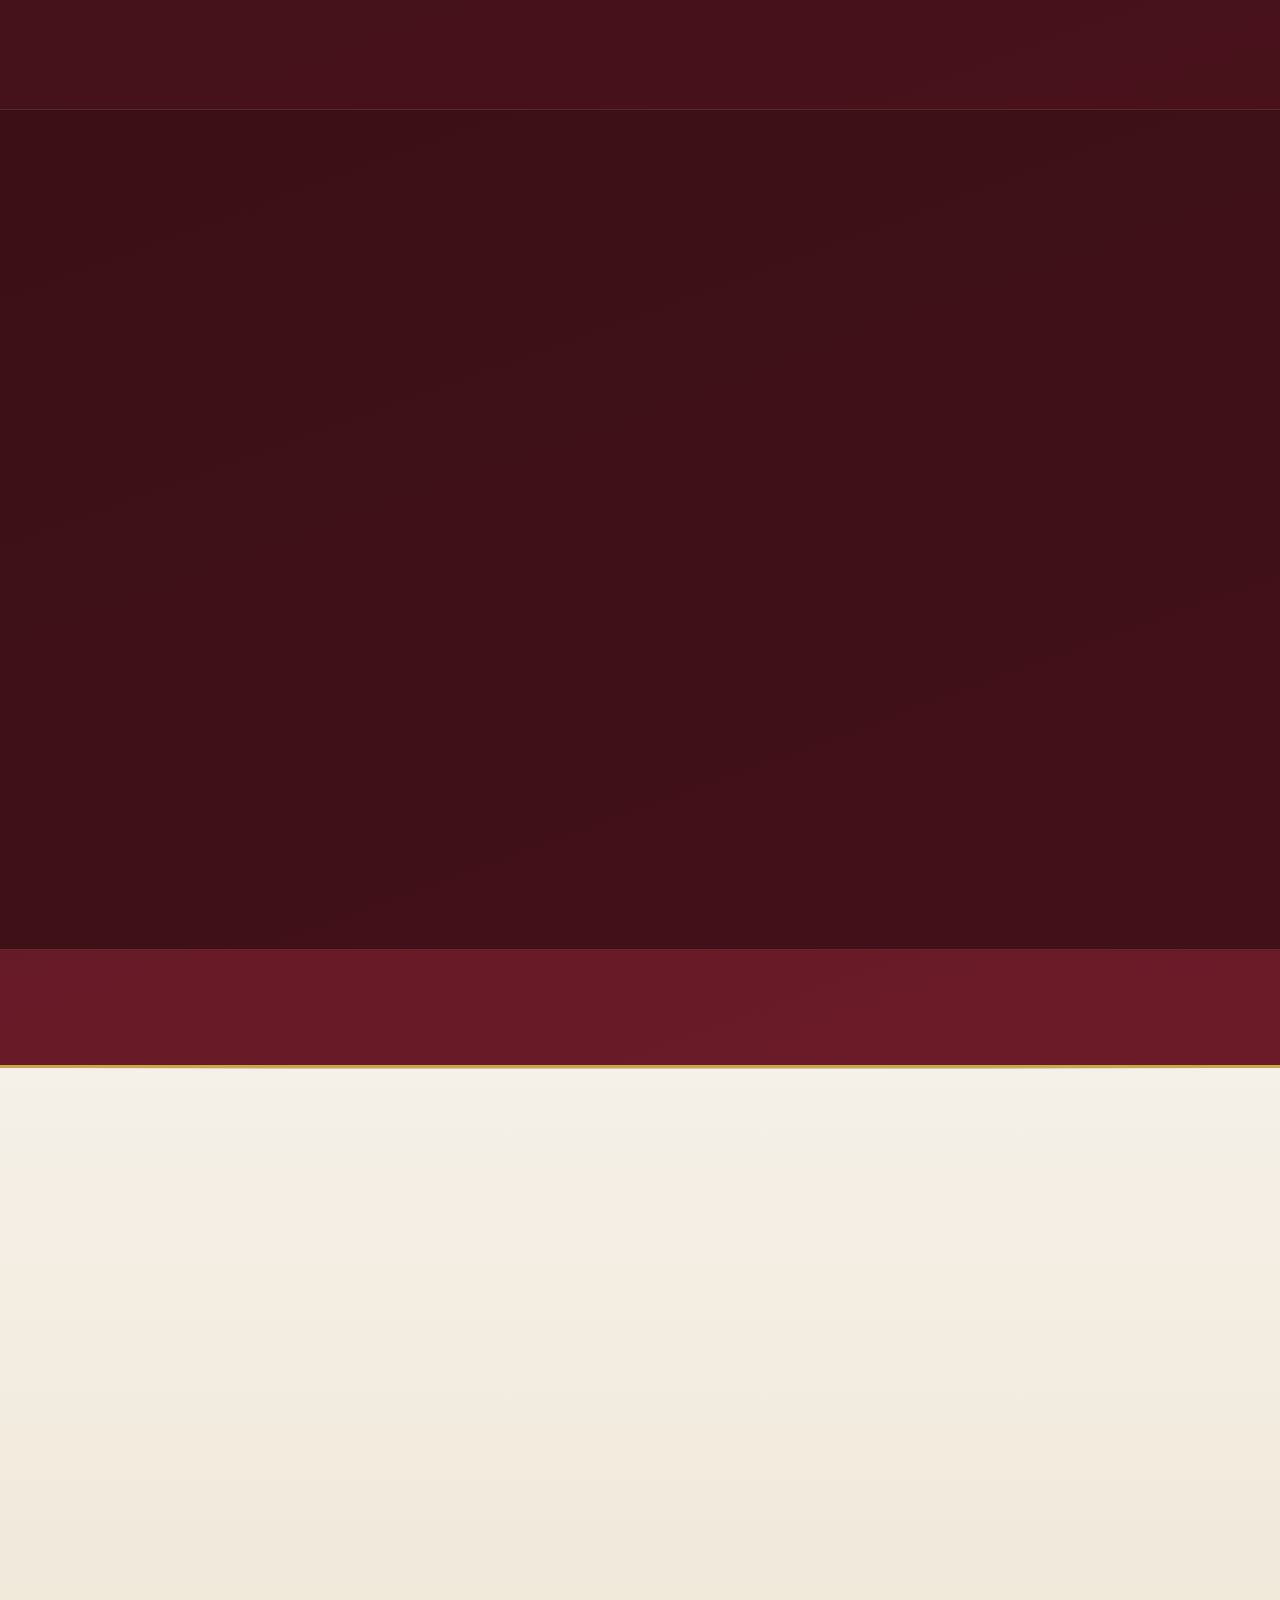
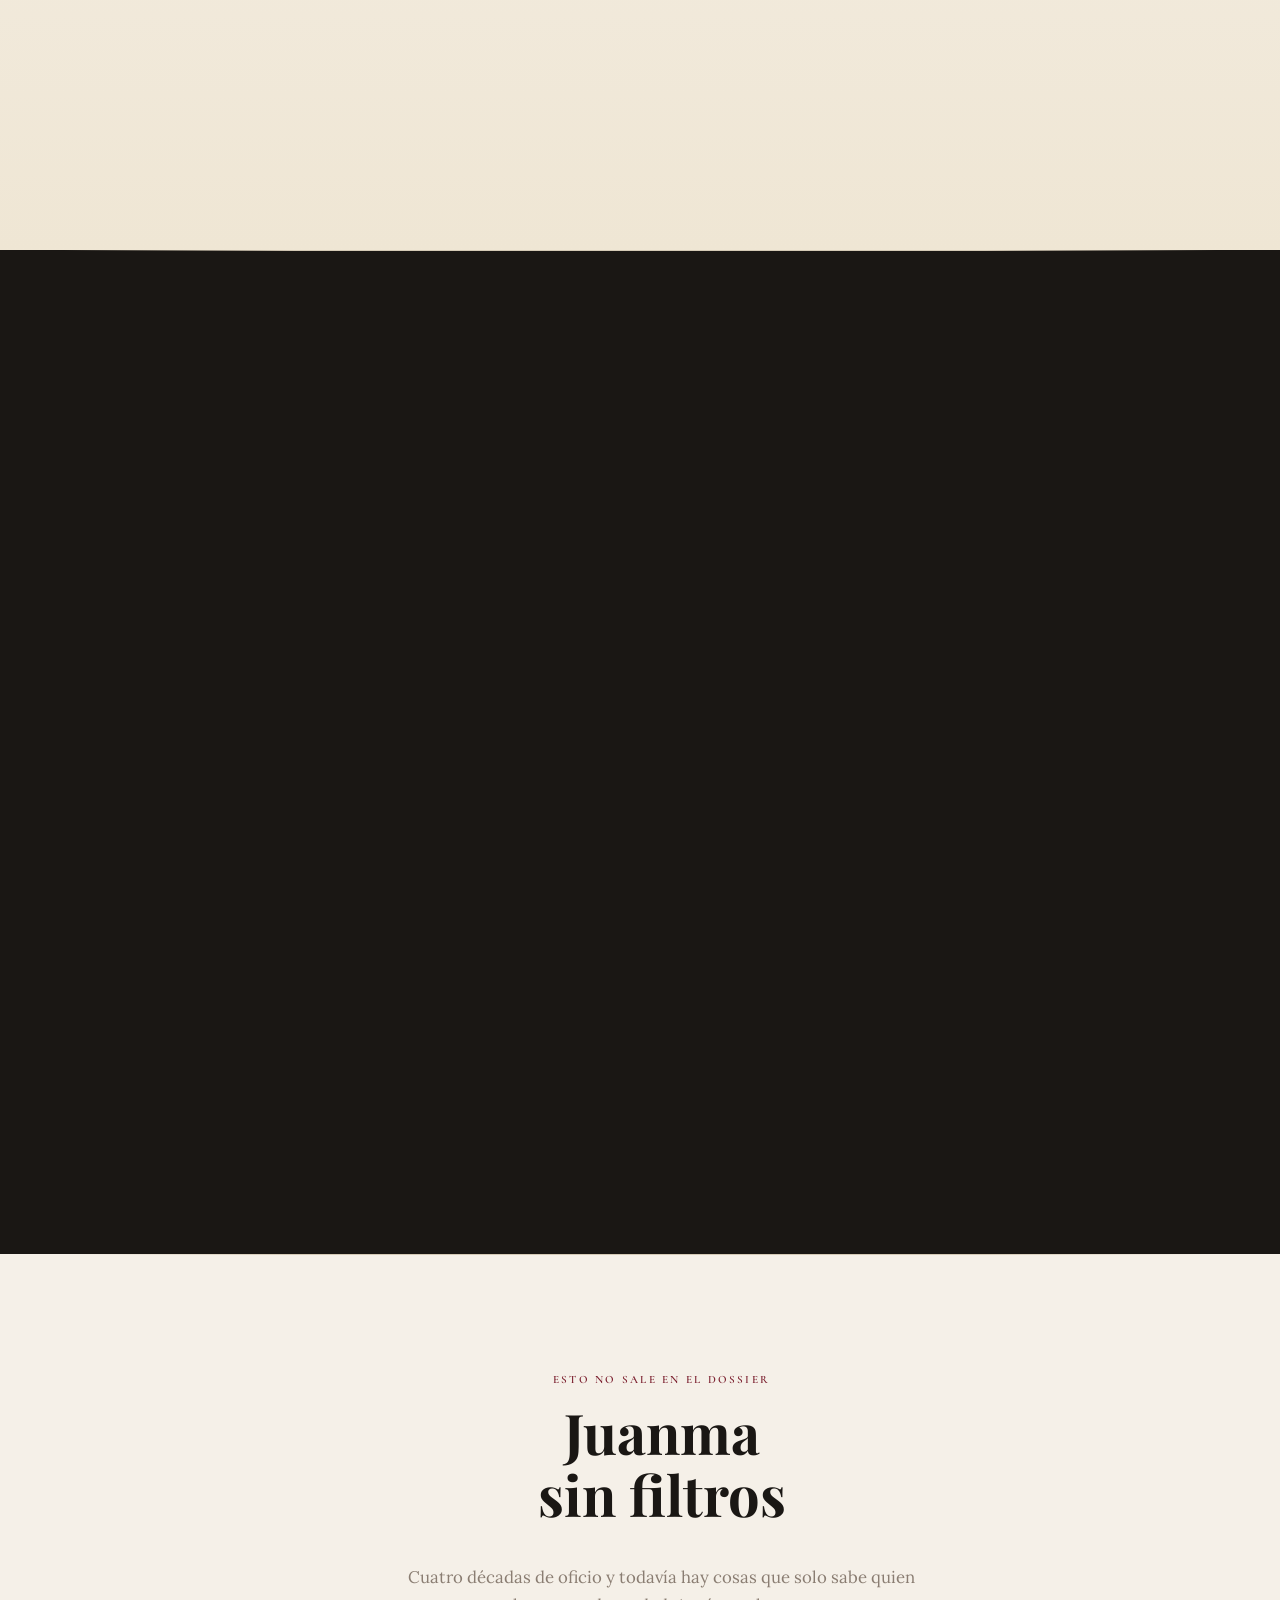
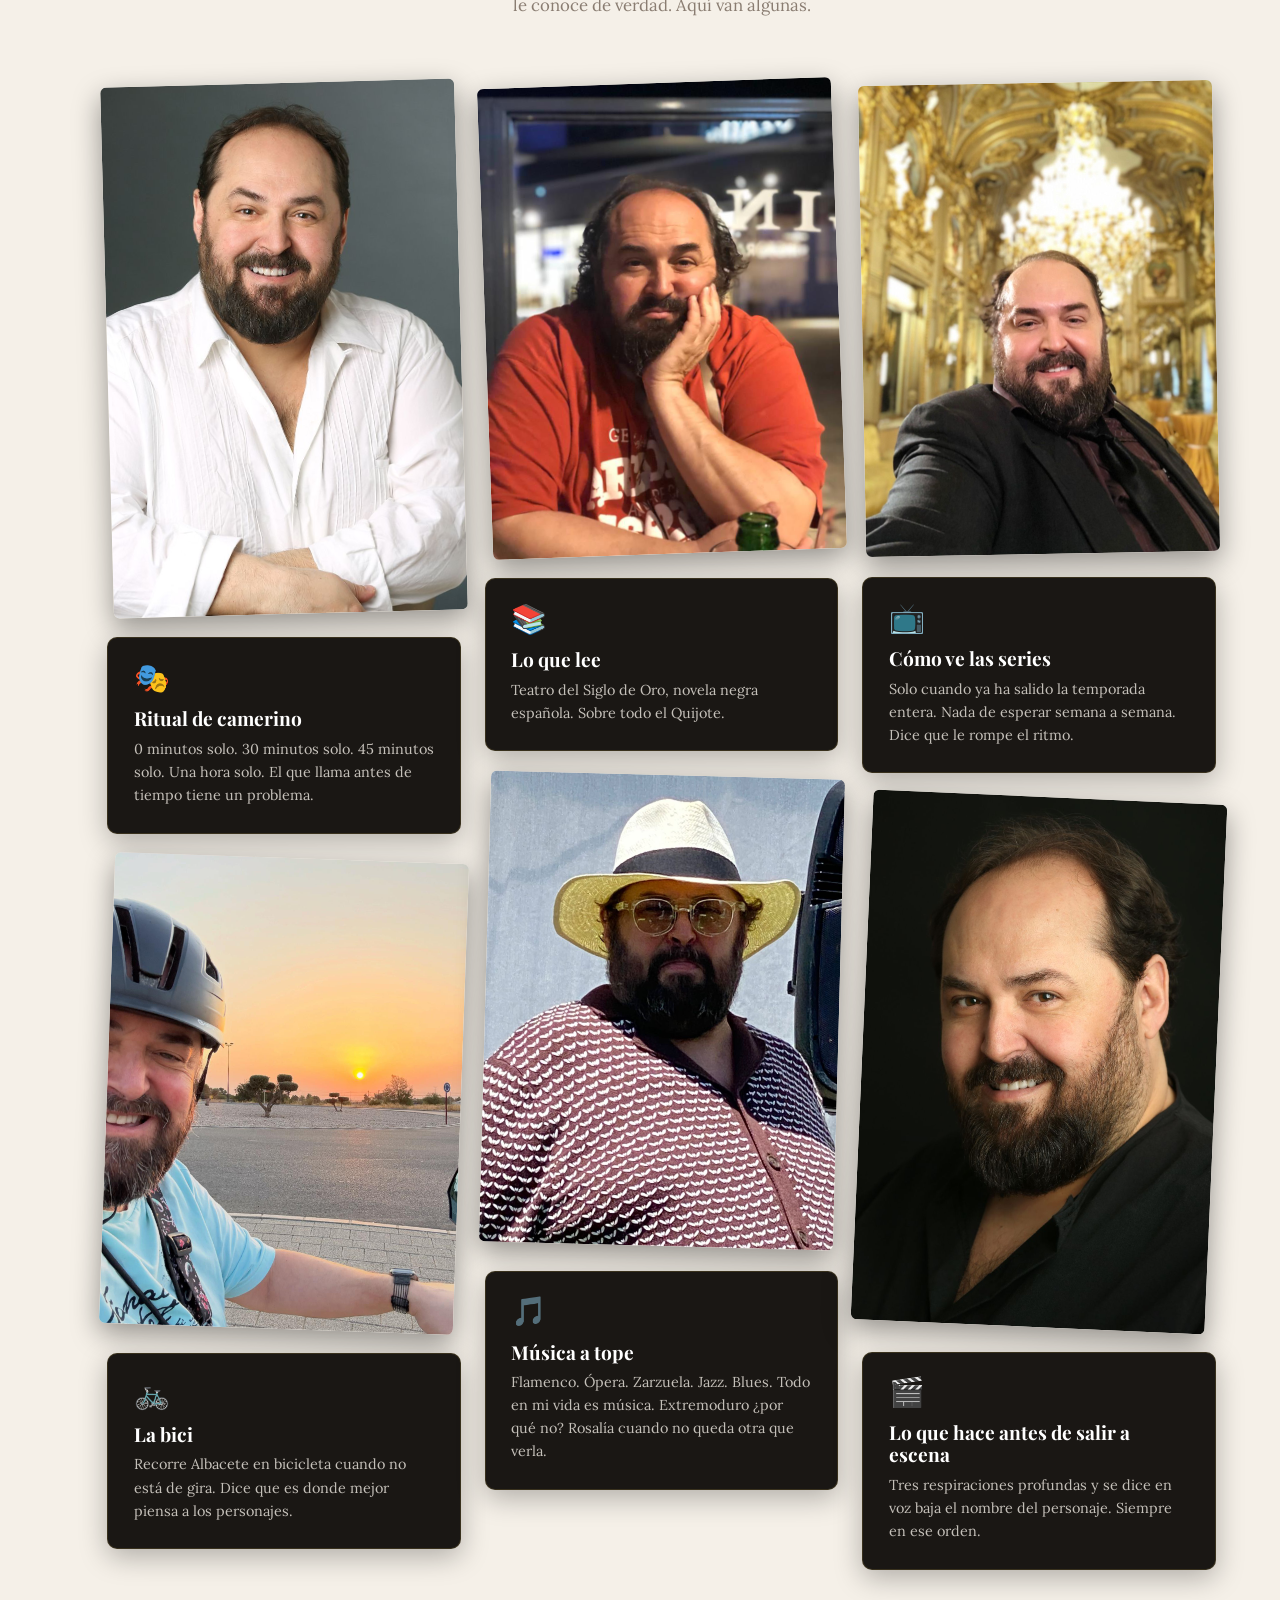
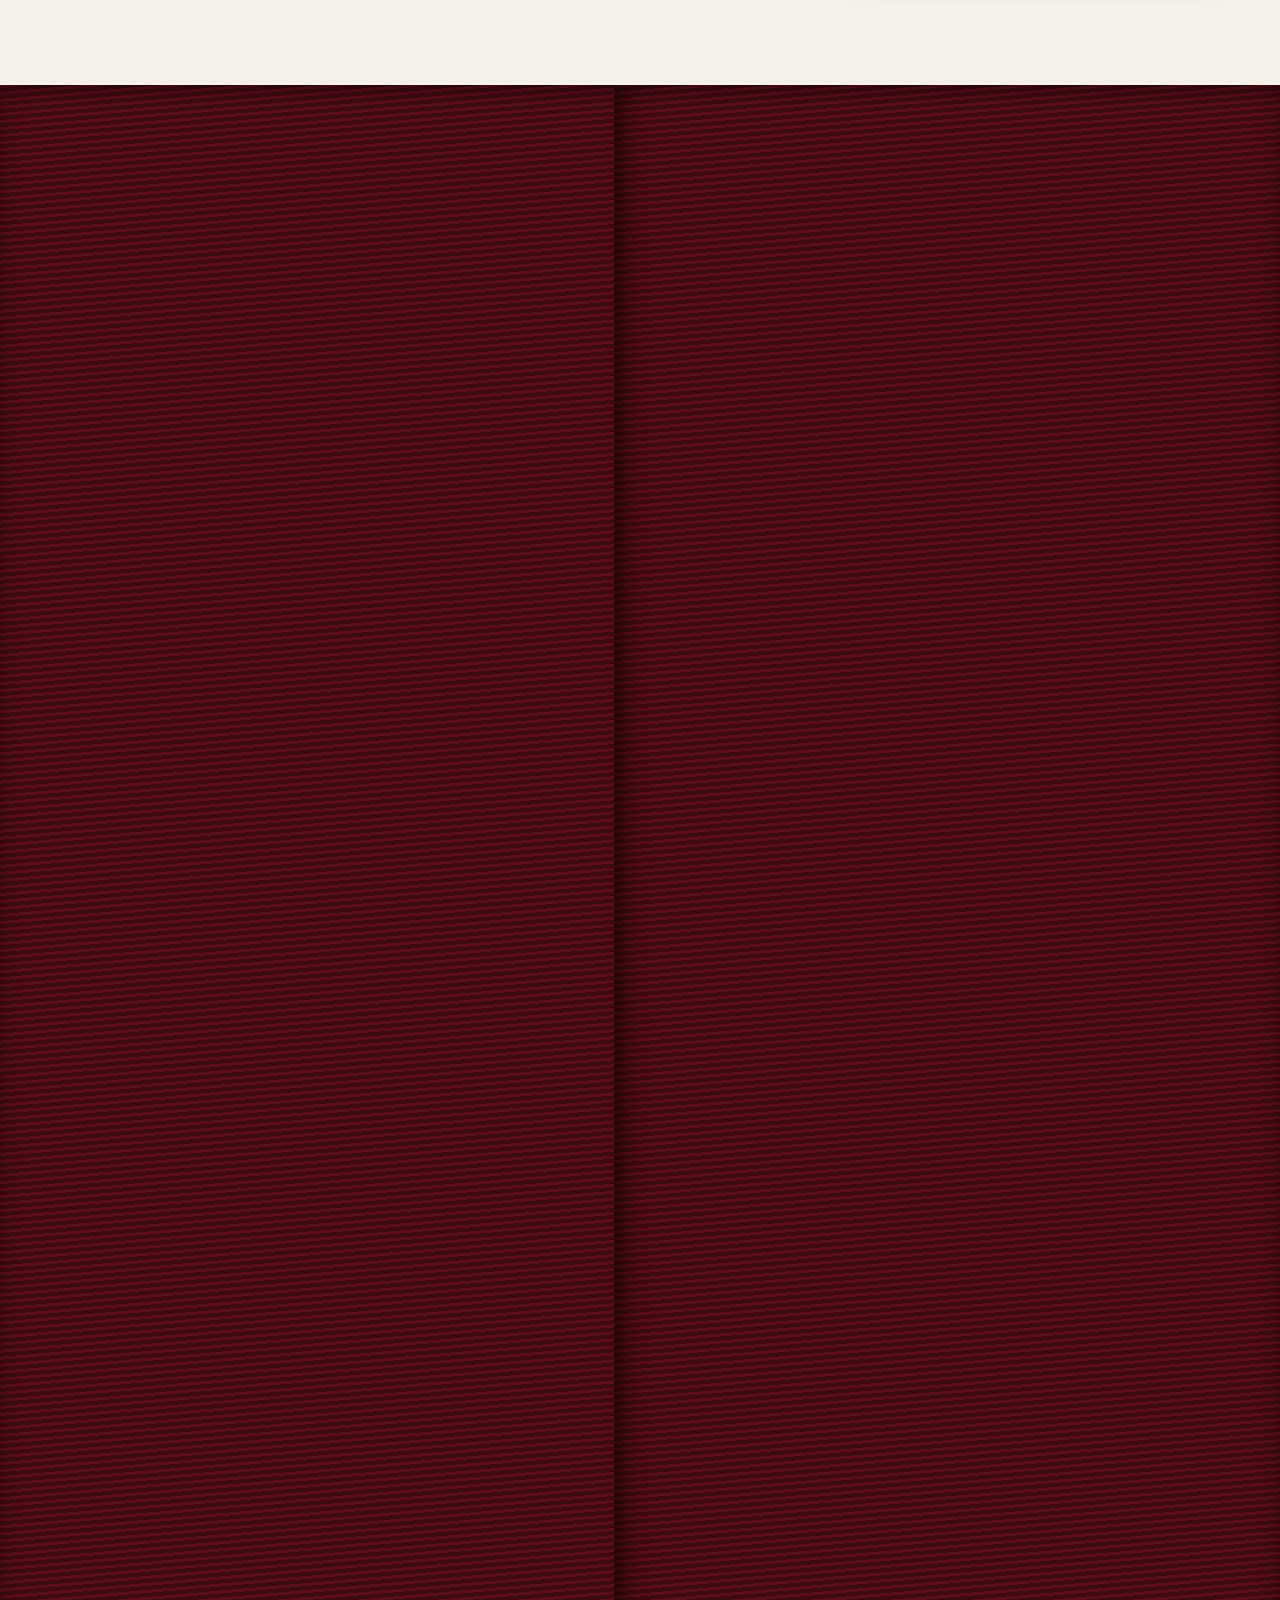
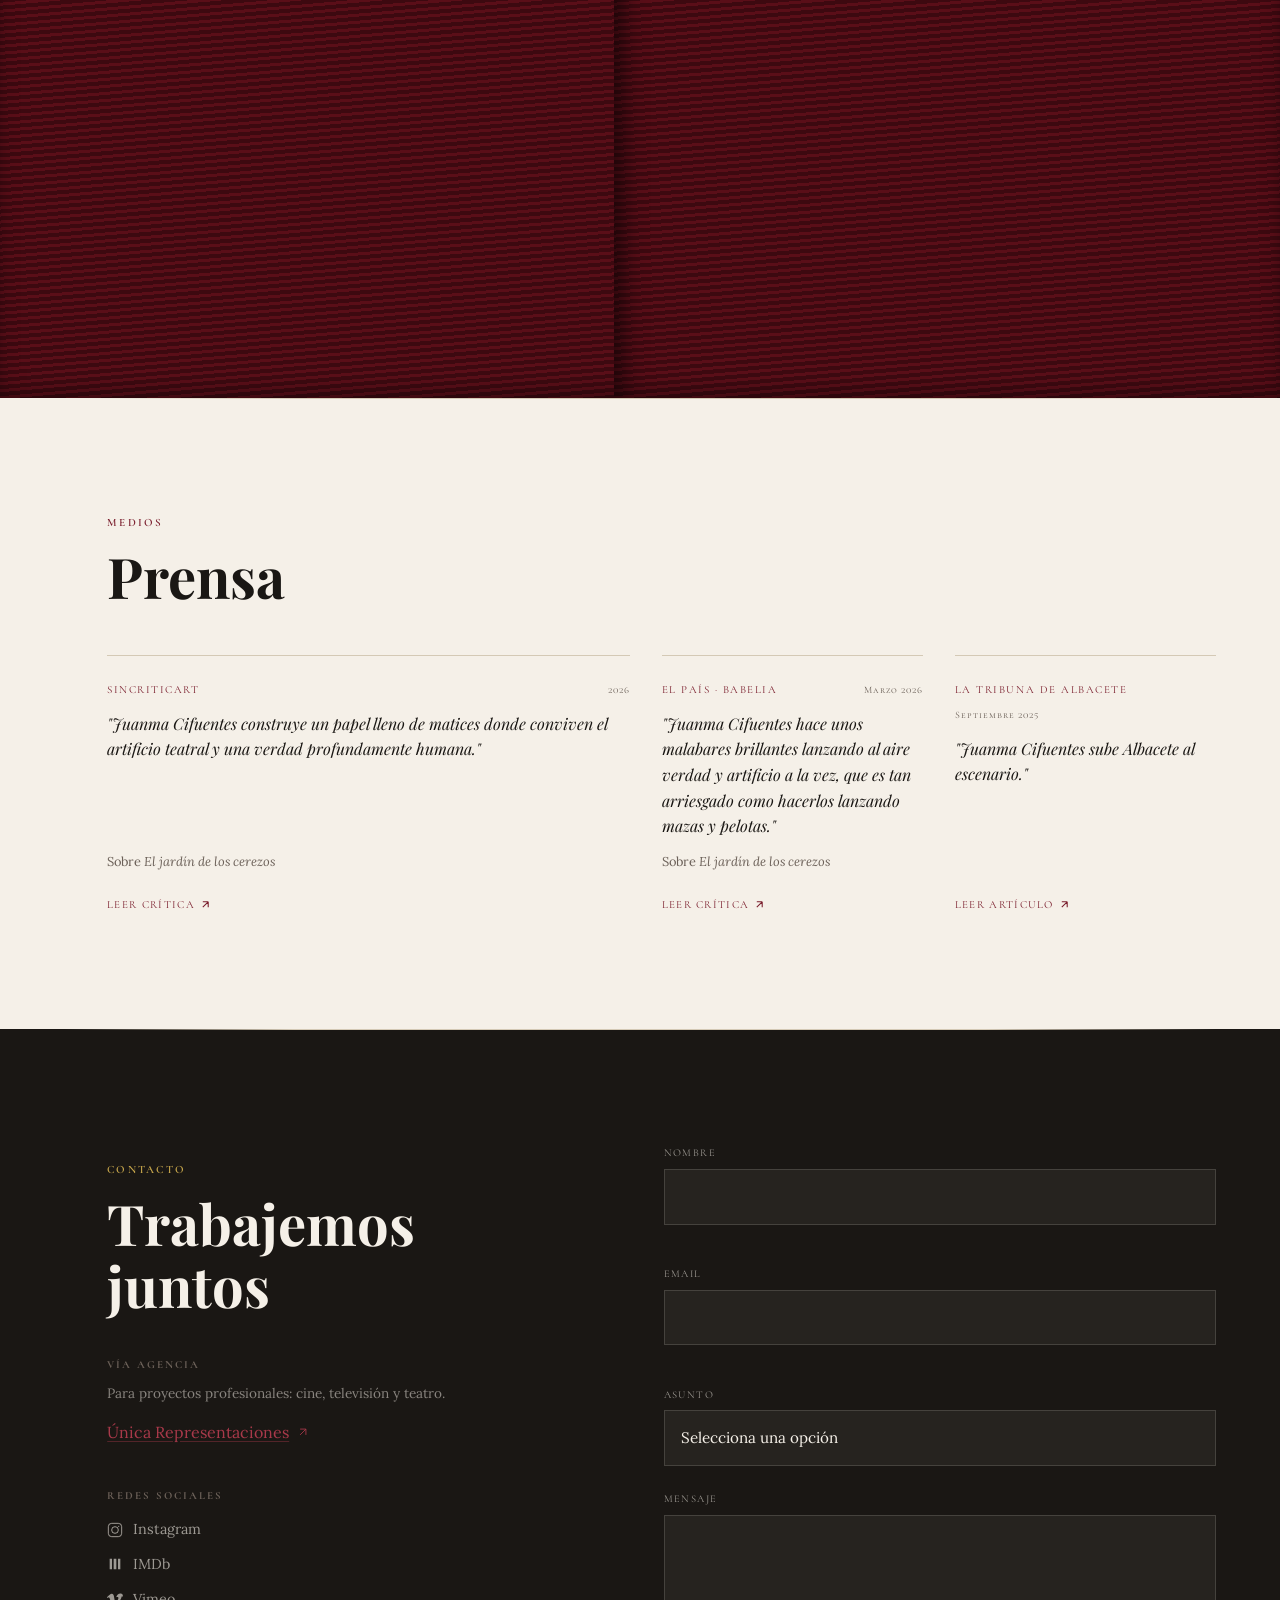
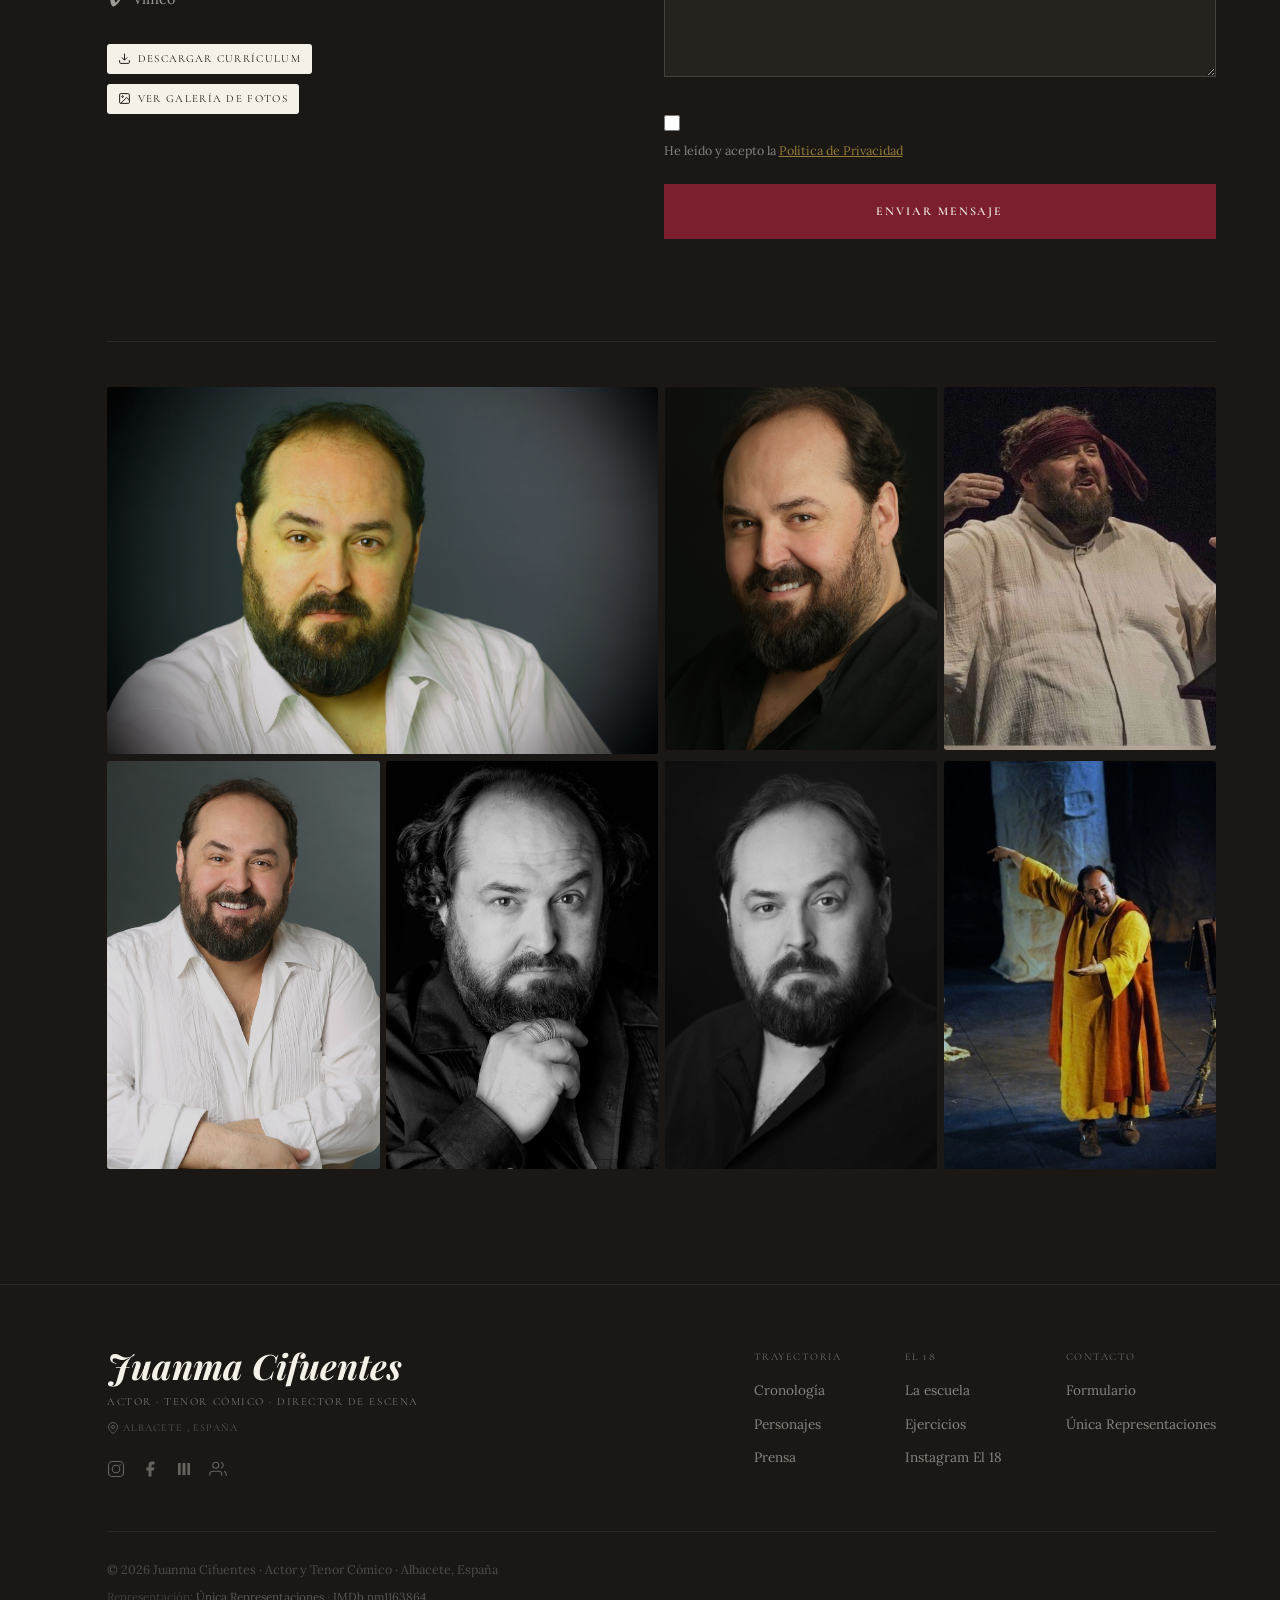
==== commit a2574563: "Add RGPD checkbox to form, privacy policy and legal notice pages, footer legal links Co-Authored-By:" ====
--- a/index.html
+++ b/index.html
@@ -923,6 +923,11 @@
                 <span class="form-error" id="error-mensaje" role="alert" aria-live="polite"></span>
               </div>
 
+              <div class="form-group form-check-group">
+                <input class="form-checkbox" type="checkbox" id="campo-rgpd" name="rgpd" required aria-required="true">
+                <label class="form-check-label" for="campo-rgpd">He leído y acepto la <a href="politica-privacidad.html" target="_blank" rel="noopener noreferrer">Política de Privacidad</a></label>
+              </div>
+
               <button type="submit" class="btn-submit" id="btn-submit">
                 <span class="btn-submit-text">Enviar mensaje</span>
                 <span class="btn-submit-loading" aria-hidden="true">
@@ -977,6 +982,19 @@
     </section>
 
   </main>
+
+  <!-- ── DESCARGA CONFIRMAR (móvil) ───── -->
+  <div id="foto-confirm" class="foto-confirm" role="dialog" aria-modal="true" aria-label="Confirmar descarga" hidden>
+    <div class="foto-confirm-backdrop" id="foto-confirm-backdrop"></div>
+    <div class="foto-confirm-box">
+      <img class="foto-confirm-preview" src="" alt="Vista previa">
+      <p class="foto-confirm-msg">¿Descargar esta fotografía?</p>
+      <div class="foto-confirm-btns">
+        <button class="foto-confirm-cancel" id="foto-confirm-cancel">Cancelar</button>
+        <a class="foto-confirm-ok" id="foto-confirm-ok" download>Descargar</a>
+      </div>
+    </div>
+  </div>
 
   <!-- ── FOOTER ────────────────────────── -->
   <footer class="site-footer" itemscope itemtype="https://schema.org/Person">
@@ -1034,6 +1052,7 @@
       <div class="footer-bottom">
         <p class="footer-copy">© <time datetime="2026">2026</time> Juanma Cifuentes · Actor y Tenor Cómico · Albacete, España</p>
         <p class="footer-legal">Representación: <a href="https://unicarepresentaciones.com/actores/juanma-cifuentes/" target="_blank" rel="noopener noreferrer">Única Representaciones</a> · <a href="https://www.imdb.com/name/nm1163864/" target="_blank" rel="noopener noreferrer">IMDb nm1163864</a></p>
+        <p class="footer-legal"><a href="aviso-legal.html">Aviso Legal</a> · <a href="politica-privacidad.html">Política de Privacidad</a></p>
         <p class="footer-crafted">Crafted with <a href="https://fluentiatech.es" target="_blank" rel="noopener noreferrer" class="fluentia-link"><img src="public/fluentia_clean.png" alt="fluentIA" class="fluentia-logo"></a> Precision</p>
       </div>
 
--- a/styles.css
+++ b/styles.css
@@ -33,7 +33,7 @@
 /* ── 2. RESET ─────────────────────────────────────────────── */
 *, *::before, *::after { box-sizing: border-box; margin: 0; padding: 0; }
 html {
-  scroll-behavior: smooth;
+  scroll-behavior: auto;
   font-size: 16px;
   -webkit-font-smoothing: antialiased;
   overflow-x: hidden; /* contiene overflow en el scroll-container real */
@@ -1950,6 +1950,33 @@
 .form-select option { background: var(--color-fondo-alt); color: var(--color-texto-inv); }
 .form-textarea { resize: vertical; min-height: 140px; }
 
+.form-check-group {
+  display: flex;
+  align-items: flex-start;
+  gap: .65rem;
+  margin-top: -.25rem;
+}
+.form-checkbox {
+  flex-shrink: 0;
+  width: 16px;
+  height: 16px;
+  margin-top: .1rem;
+  accent-color: var(--color-acento);
+  cursor: pointer;
+}
+.form-check-label {
+  font-family: var(--font-body);
+  font-size: .78rem;
+  color: rgba(245,240,232,.5);
+  line-height: 1.5;
+}
+.form-check-label a {
+  color: rgba(201,168,76,.7);
+  text-decoration: underline;
+  transition: color var(--t-base);
+}
+.form-check-label a:hover { color: var(--color-acento-claro); }
+
 .form-error {
   font-family: var(--font-label);
   font-size: 0.62rem;
@@ -2007,6 +2034,71 @@
 }
 .form-status.error { color: var(--color-acento-claro); }
 .form-status.success { color: #6fc98a; }
+
+/* ── Confirmación descarga móvil ─────────────────────────── */
+.foto-confirm { position: fixed; inset: 0; z-index: 800; display: flex; align-items: flex-end; justify-content: center; }
+.foto-confirm[hidden] { display: none; }
+.foto-confirm-backdrop { position: absolute; inset: 0; background: rgba(0,0,0,.55); }
+.foto-confirm-box {
+  position: relative;
+  background: var(--color-fondo);
+  color: var(--color-texto);
+  border-radius: 16px 16px 0 0;
+  padding: 1.5rem 1.5rem 2.5rem;
+  width: 100%;
+  max-width: 480px;
+  display: flex;
+  flex-direction: column;
+  align-items: center;
+  gap: 1rem;
+  animation: sheetUp .25s var(--ease-out);
+}
+@keyframes sheetUp { from { transform: translateY(100%); } to { transform: translateY(0); } }
+.foto-confirm-preview {
+  width: 100%;
+  max-height: 45vh;
+  object-fit: contain;
+  border-radius: 8px;
+}
+.foto-confirm-msg {
+  font-family: var(--font-label);
+  font-size: .72rem;
+  letter-spacing: .14em;
+  text-transform: uppercase;
+  color: var(--color-texto-sec);
+}
+.foto-confirm-btns {
+  display: flex;
+  gap: .75rem;
+  width: 100%;
+}
+.foto-confirm-cancel {
+  flex: 1;
+  padding: .85rem;
+  border: 1px solid rgba(26,23,20,.2);
+  border-radius: 6px;
+  background: transparent;
+  font-family: var(--font-label);
+  font-size: .72rem;
+  letter-spacing: .12em;
+  text-transform: uppercase;
+  cursor: pointer;
+  color: var(--color-texto-sec);
+}
+.foto-confirm-ok {
+  flex: 2;
+  padding: .85rem;
+  border-radius: 6px;
+  background: var(--color-acento);
+  color: var(--color-fondo);
+  font-family: var(--font-label);
+  font-size: .72rem;
+  letter-spacing: .12em;
+  text-transform: uppercase;
+  text-decoration: none;
+  text-align: center;
+  cursor: pointer;
+}
 
 /* ── Galería fotos descargables (contacto) ────────────────── */
 .contacto-fotos {
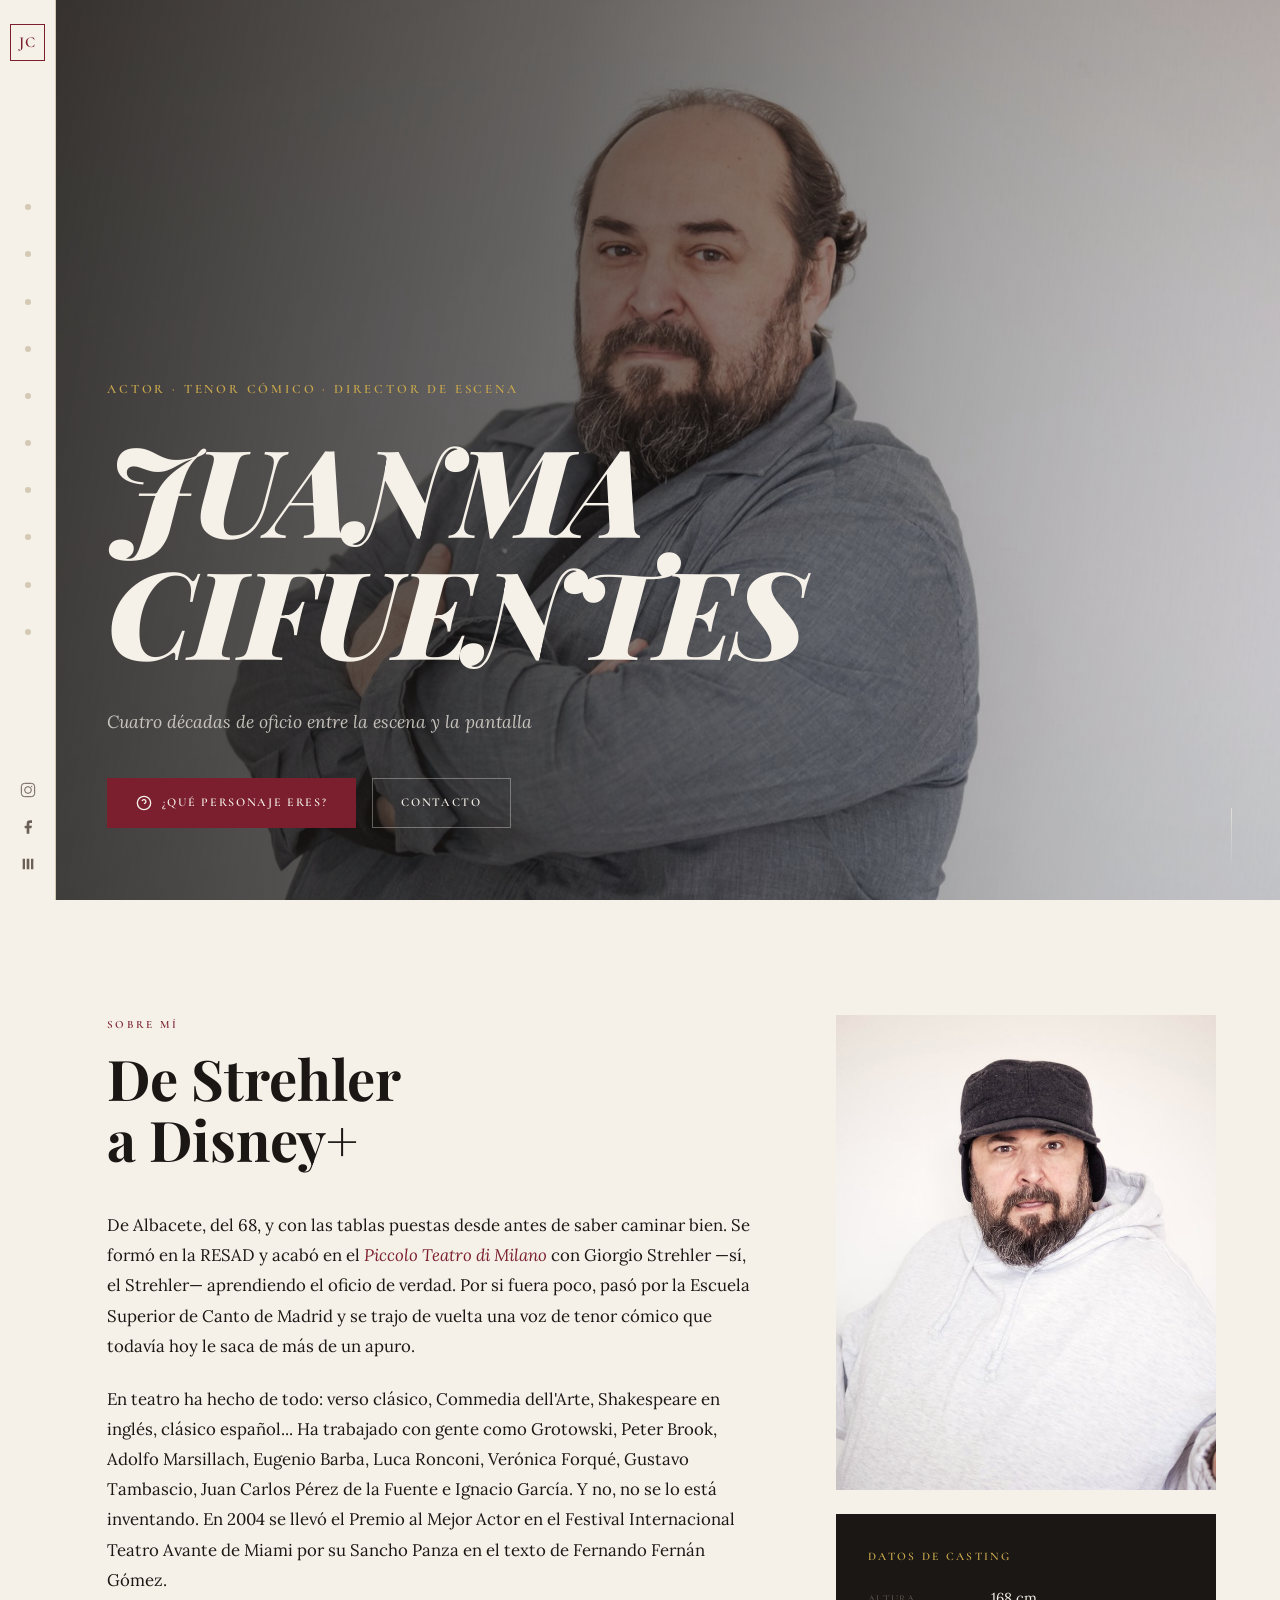
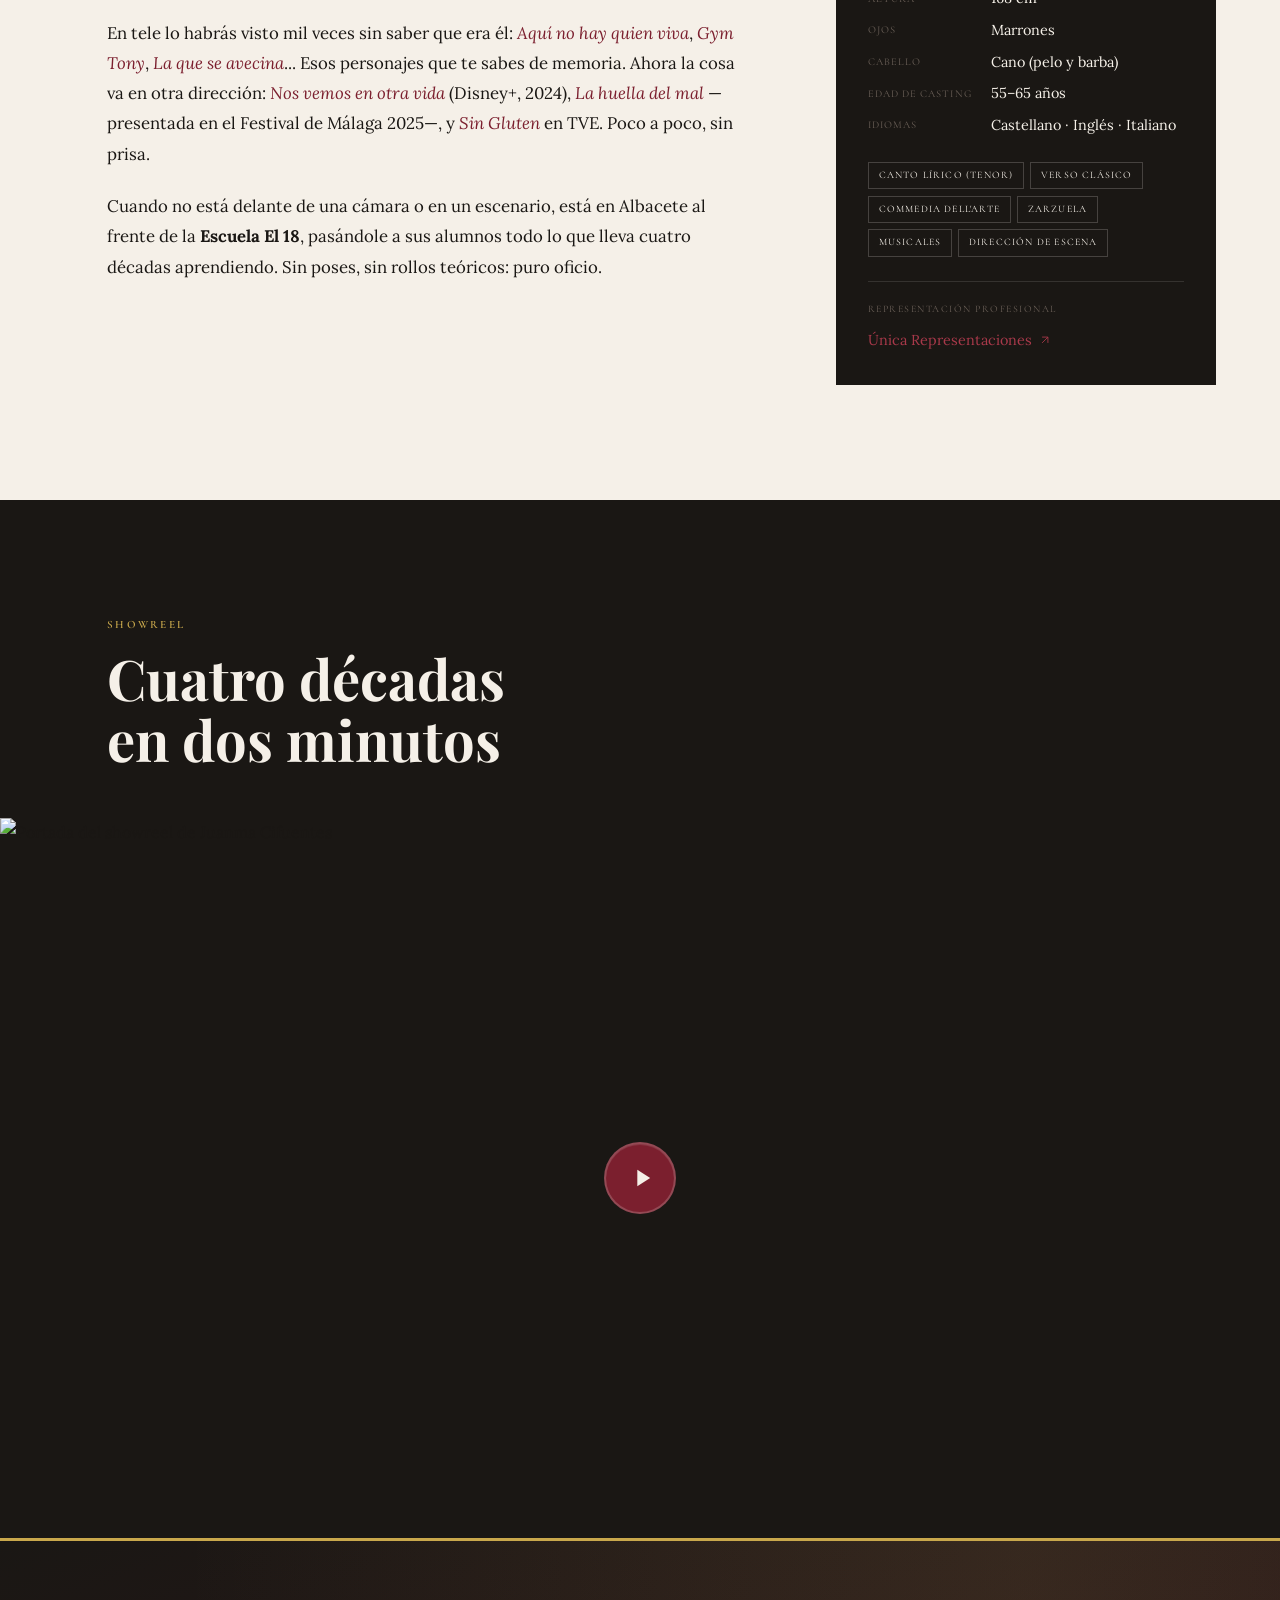
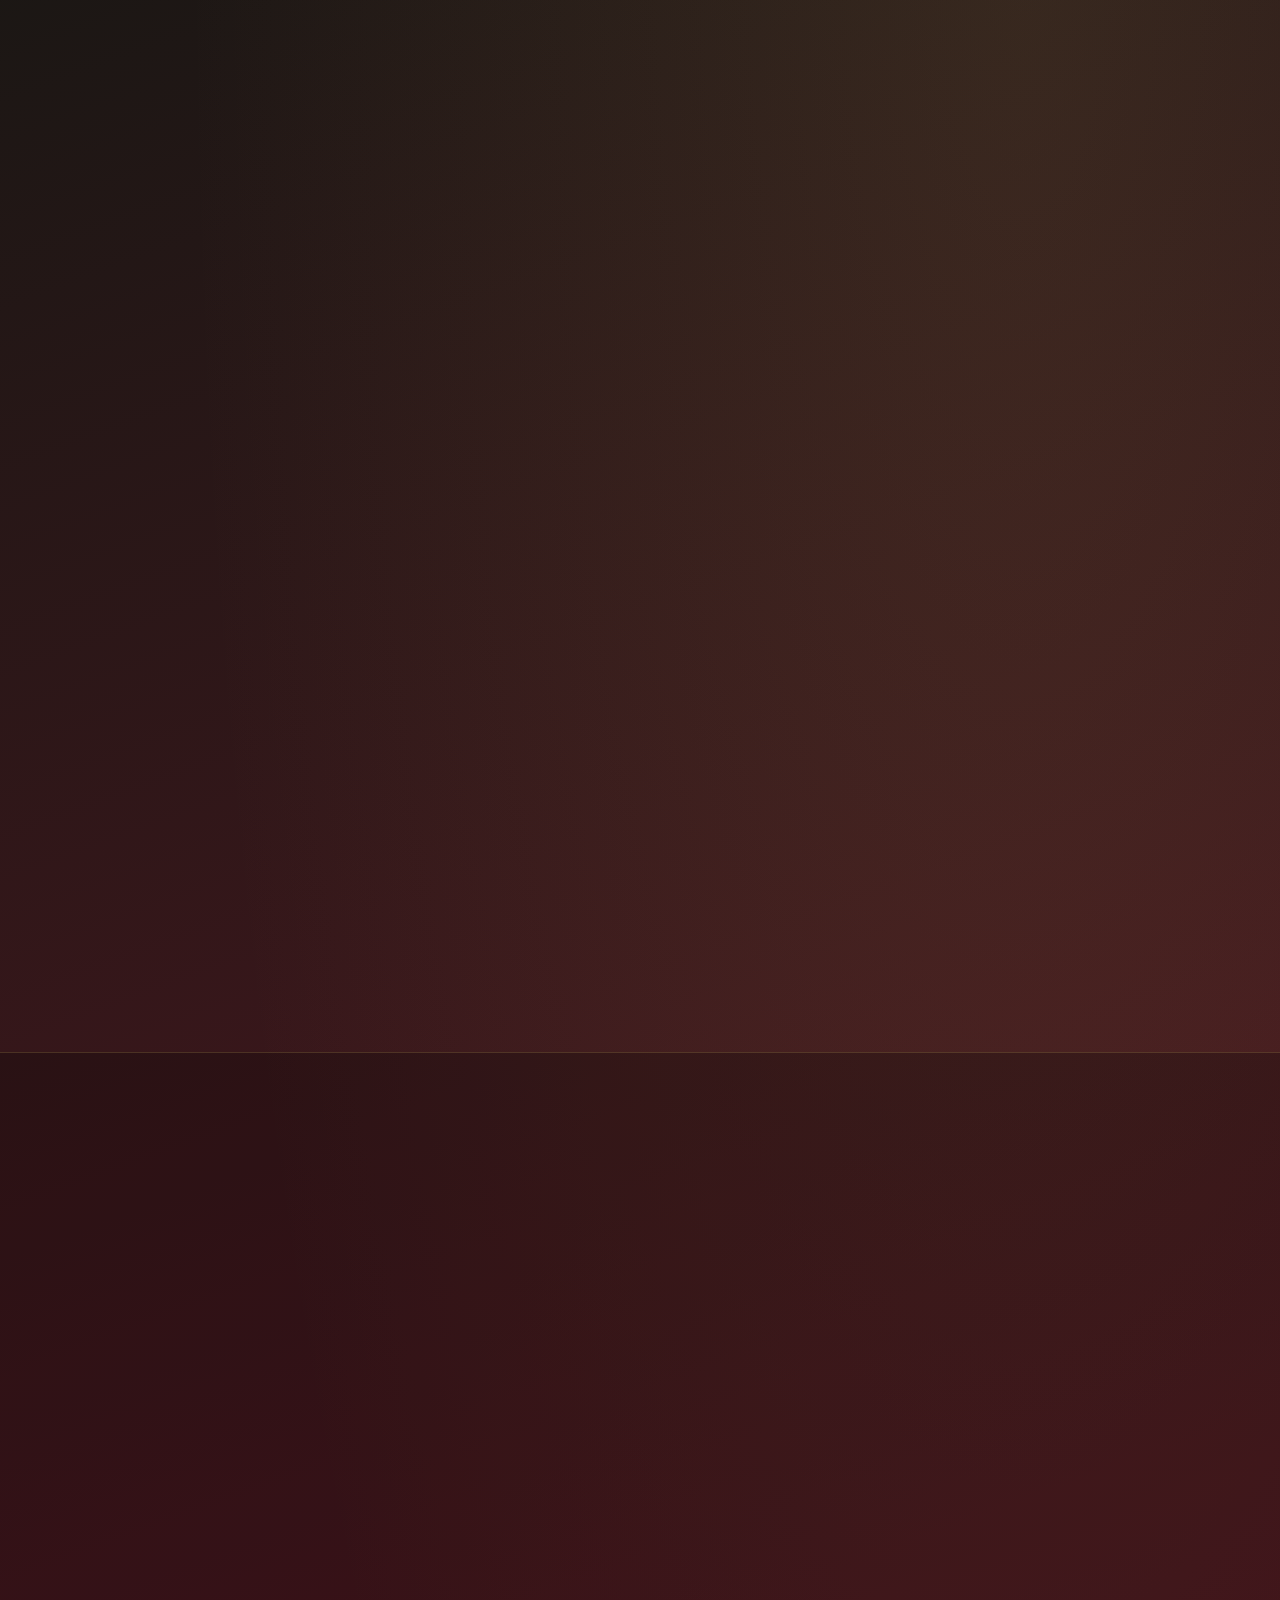
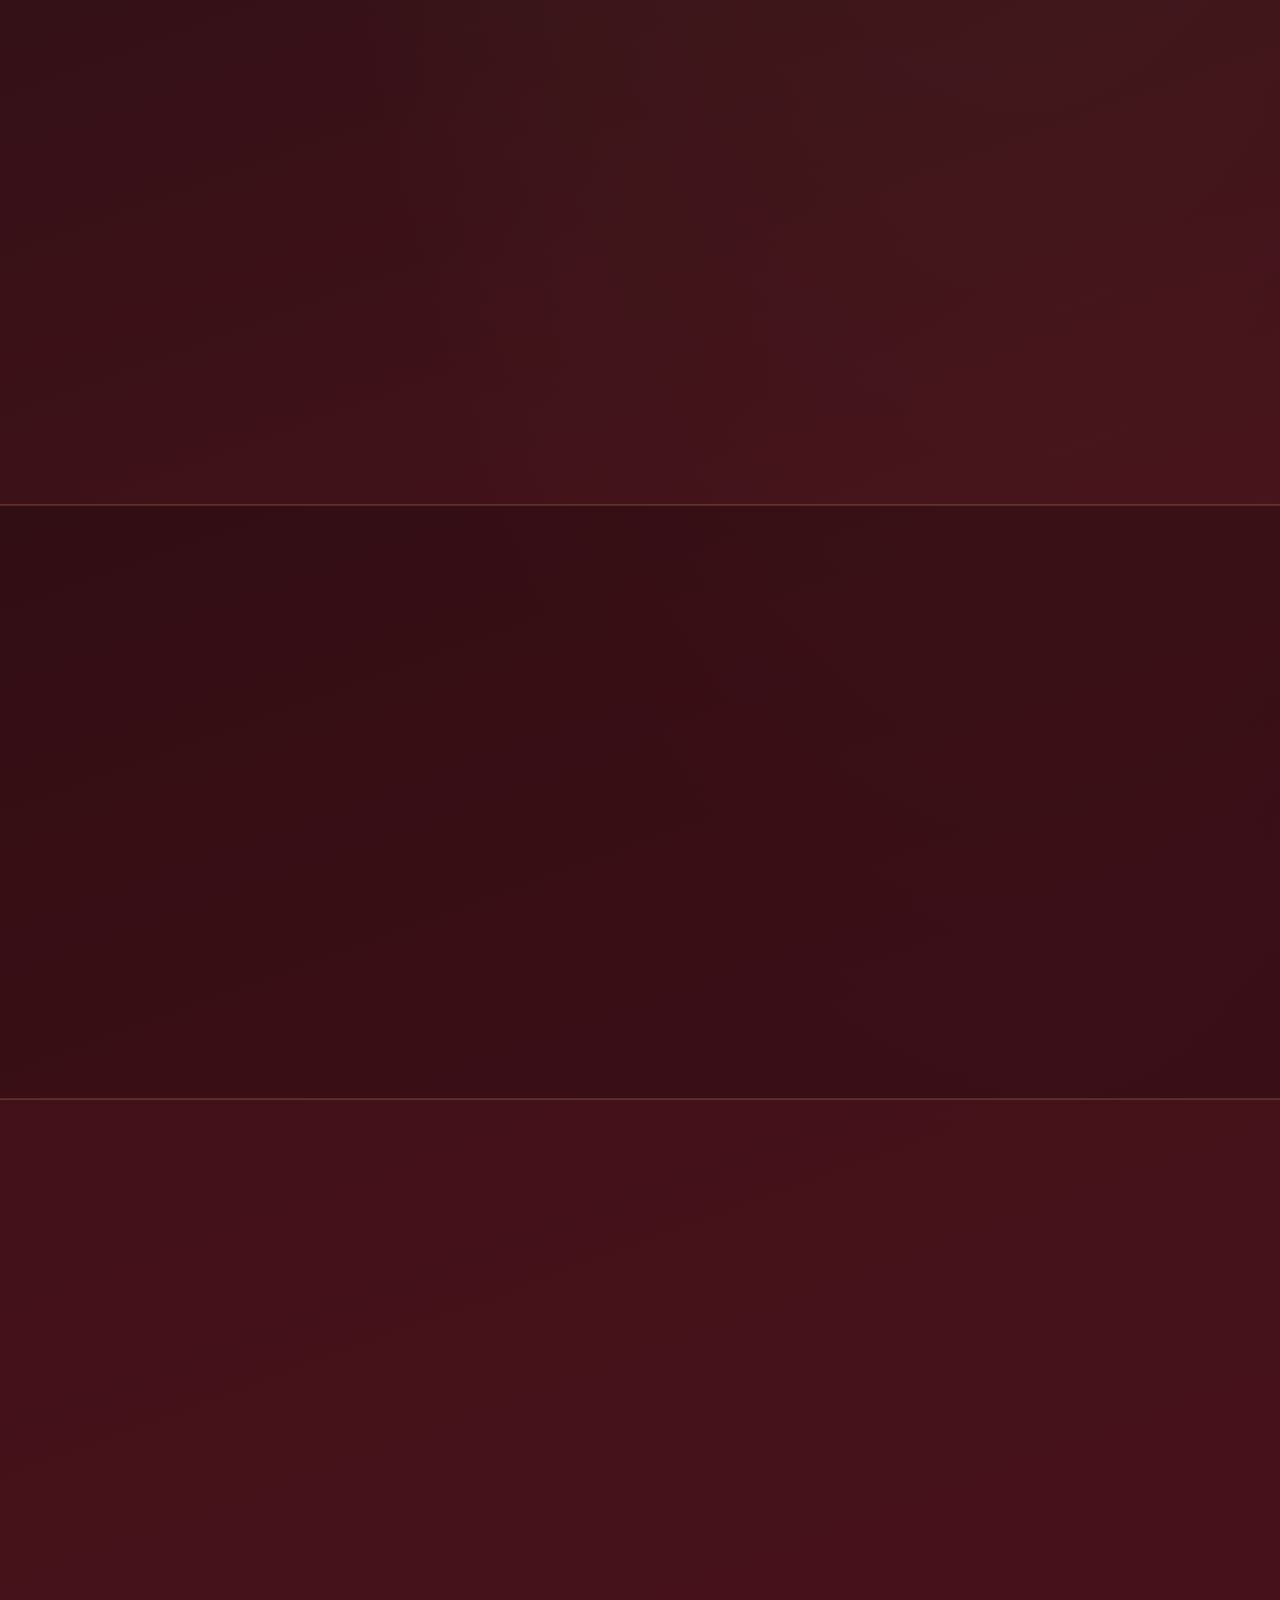
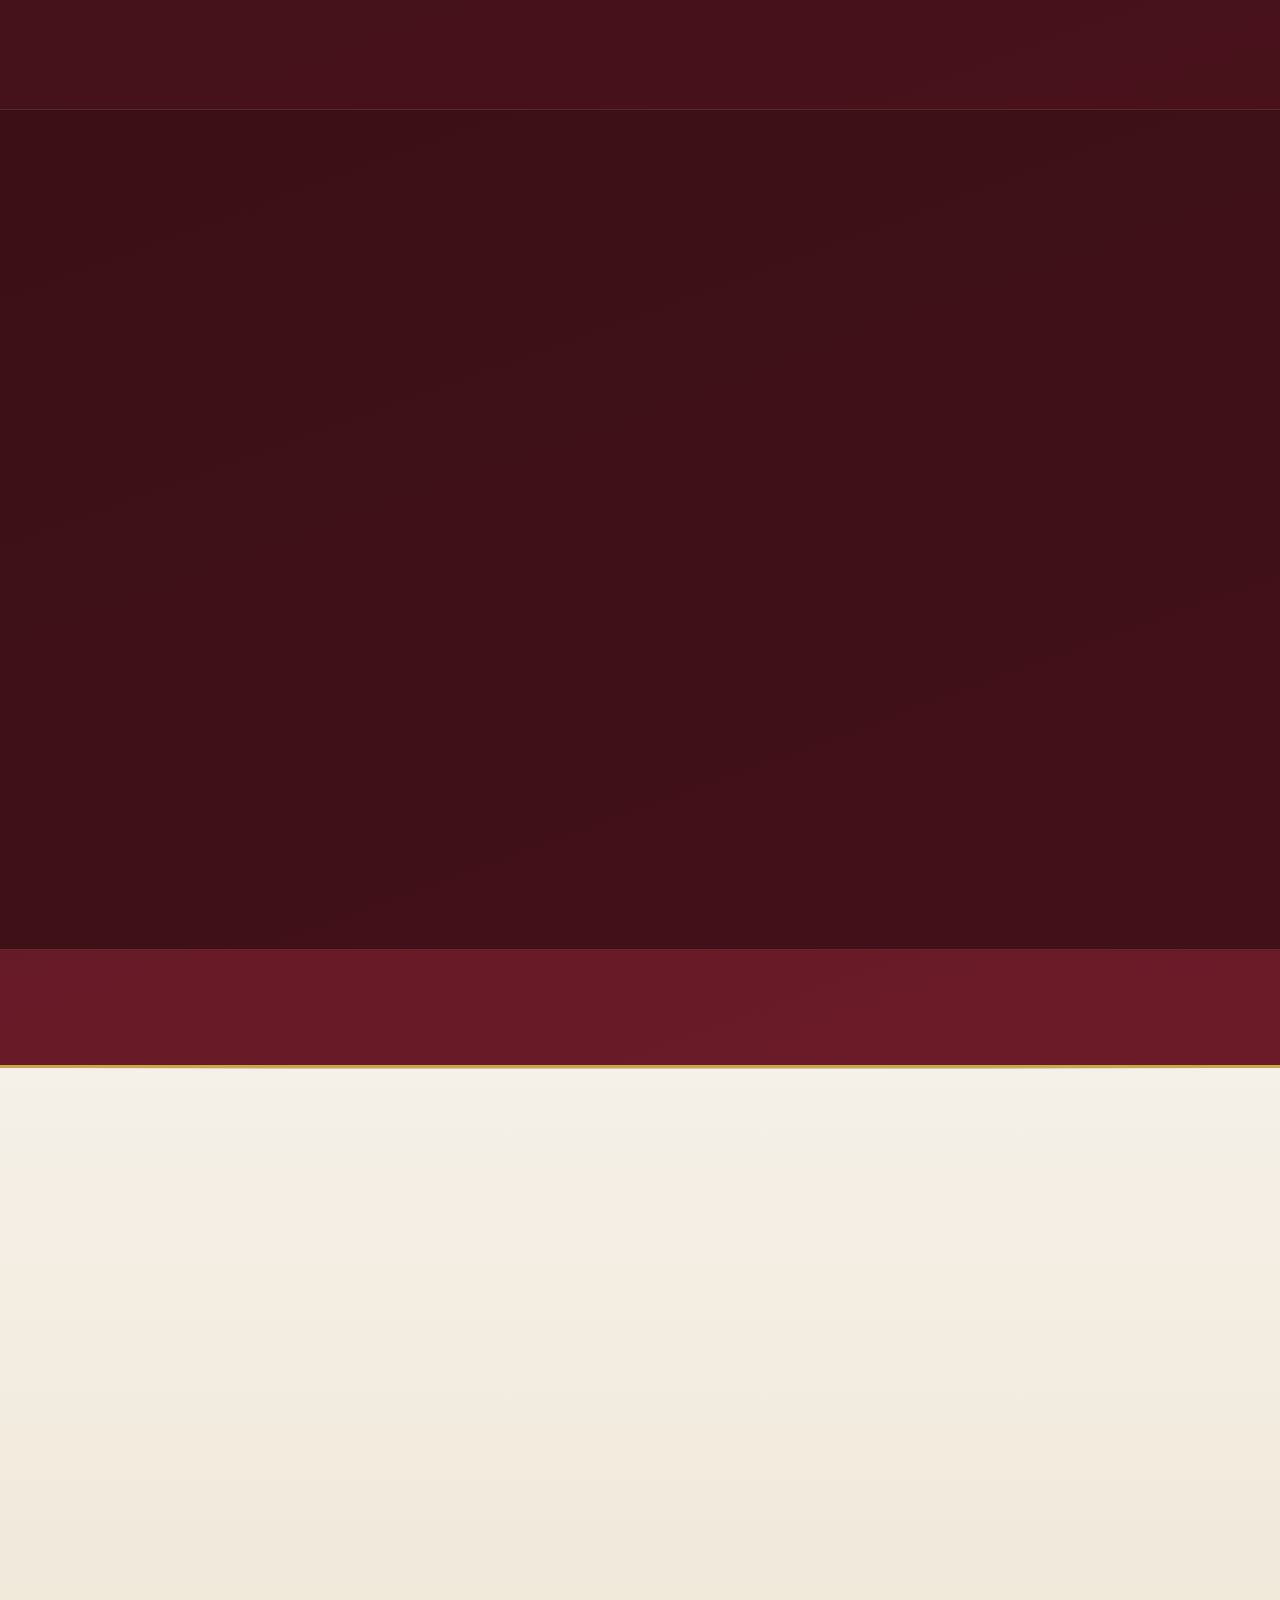
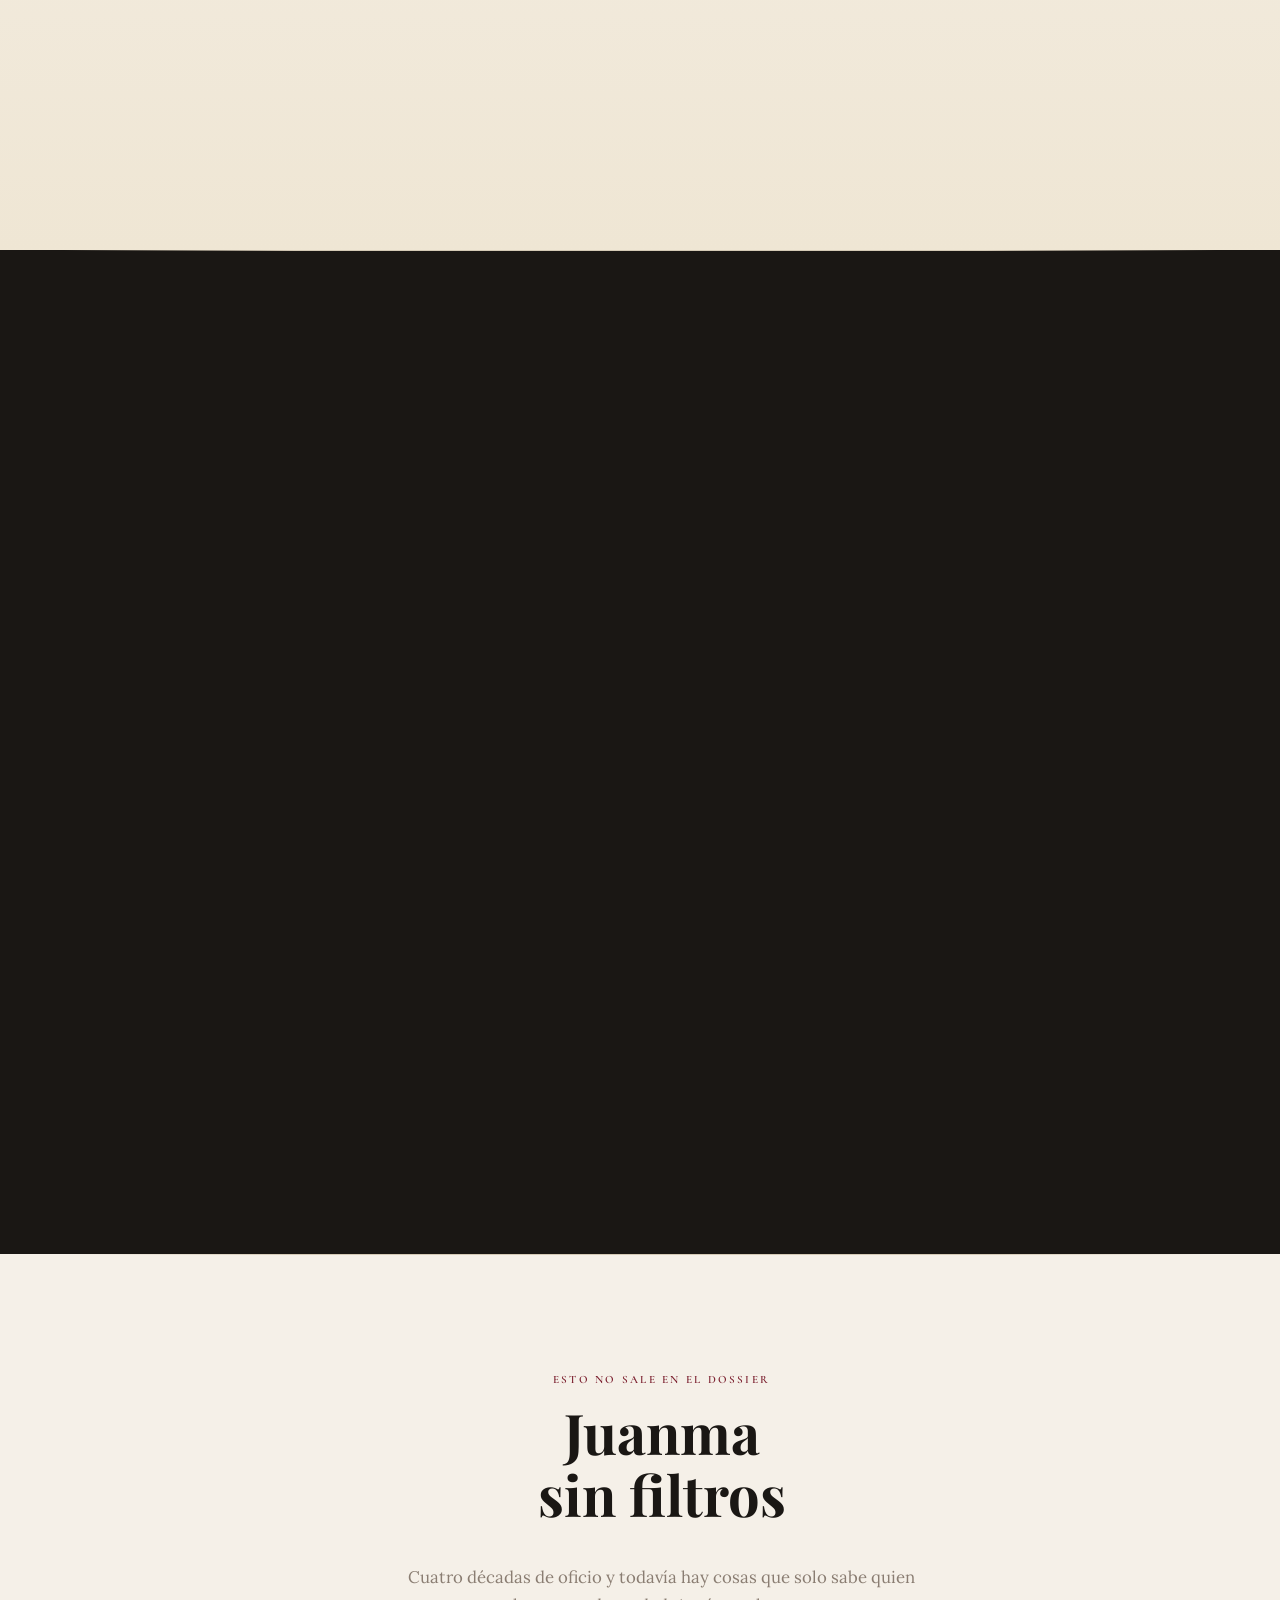
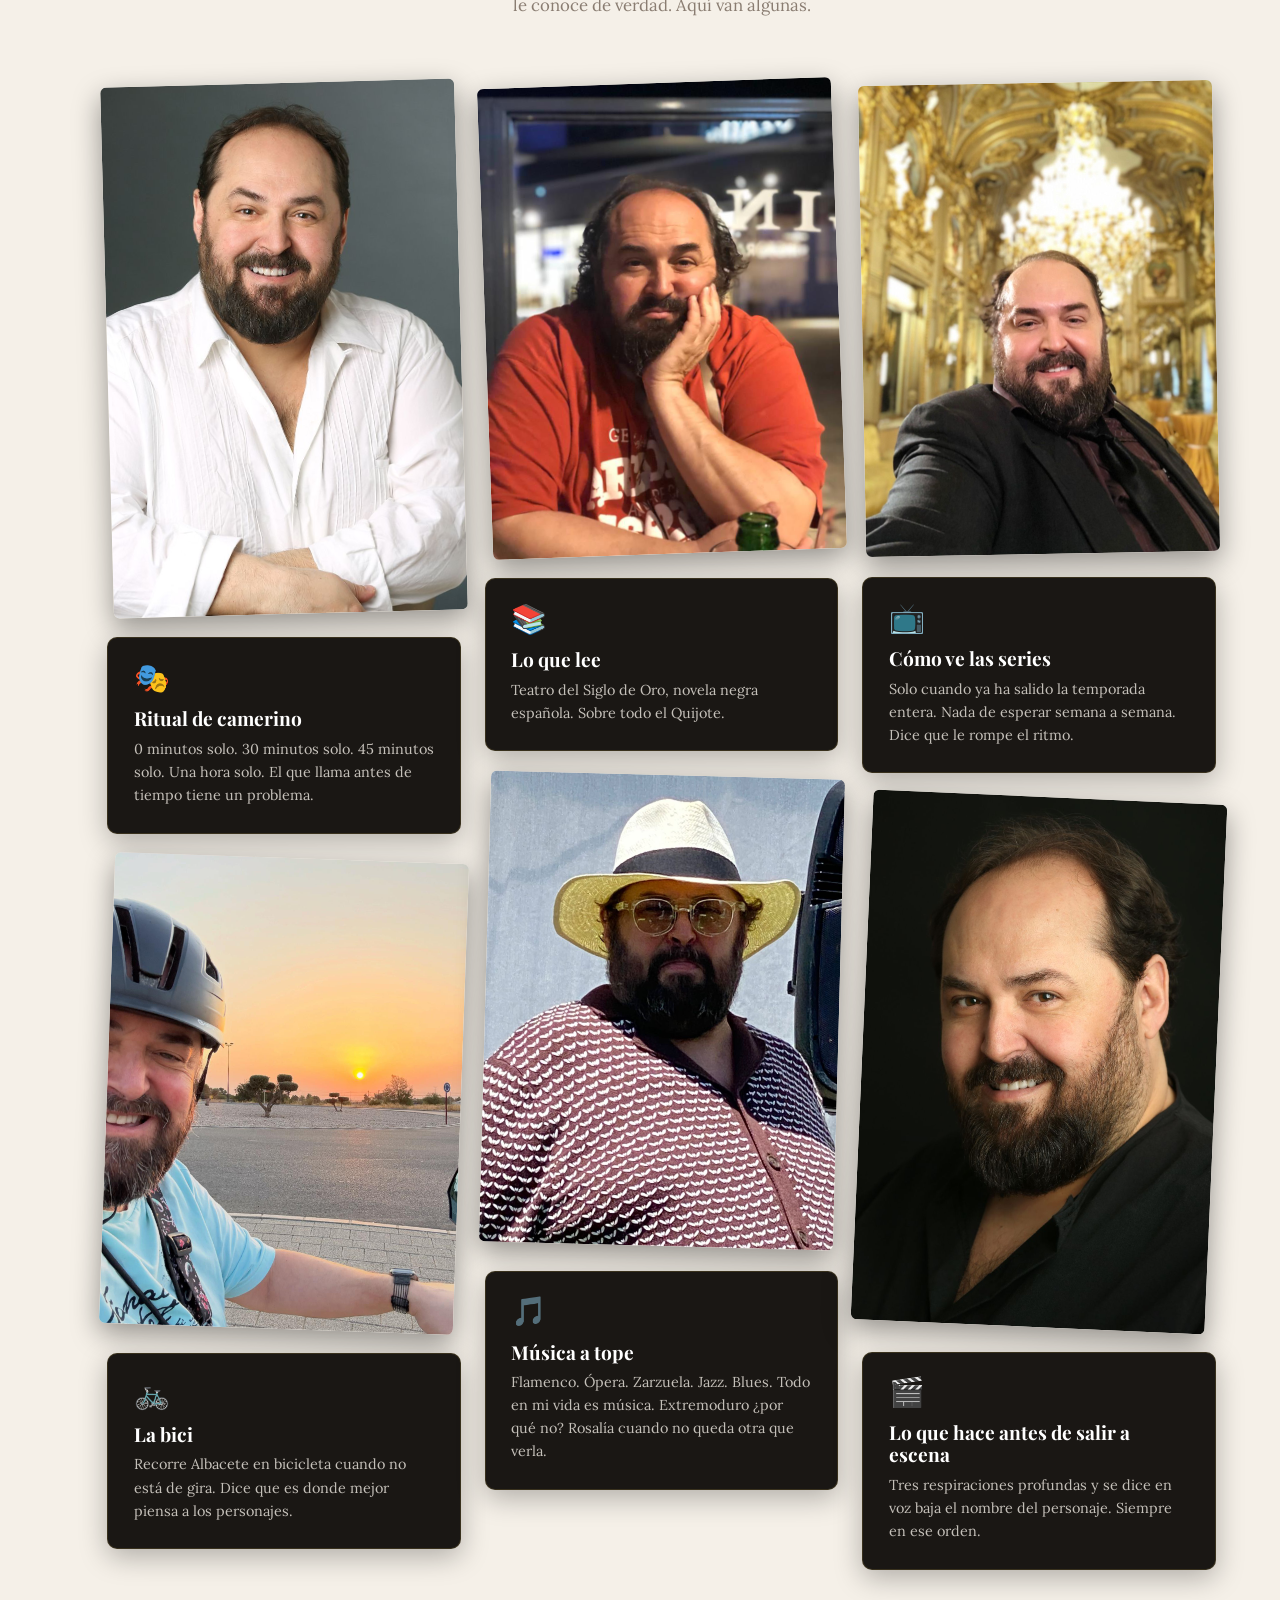
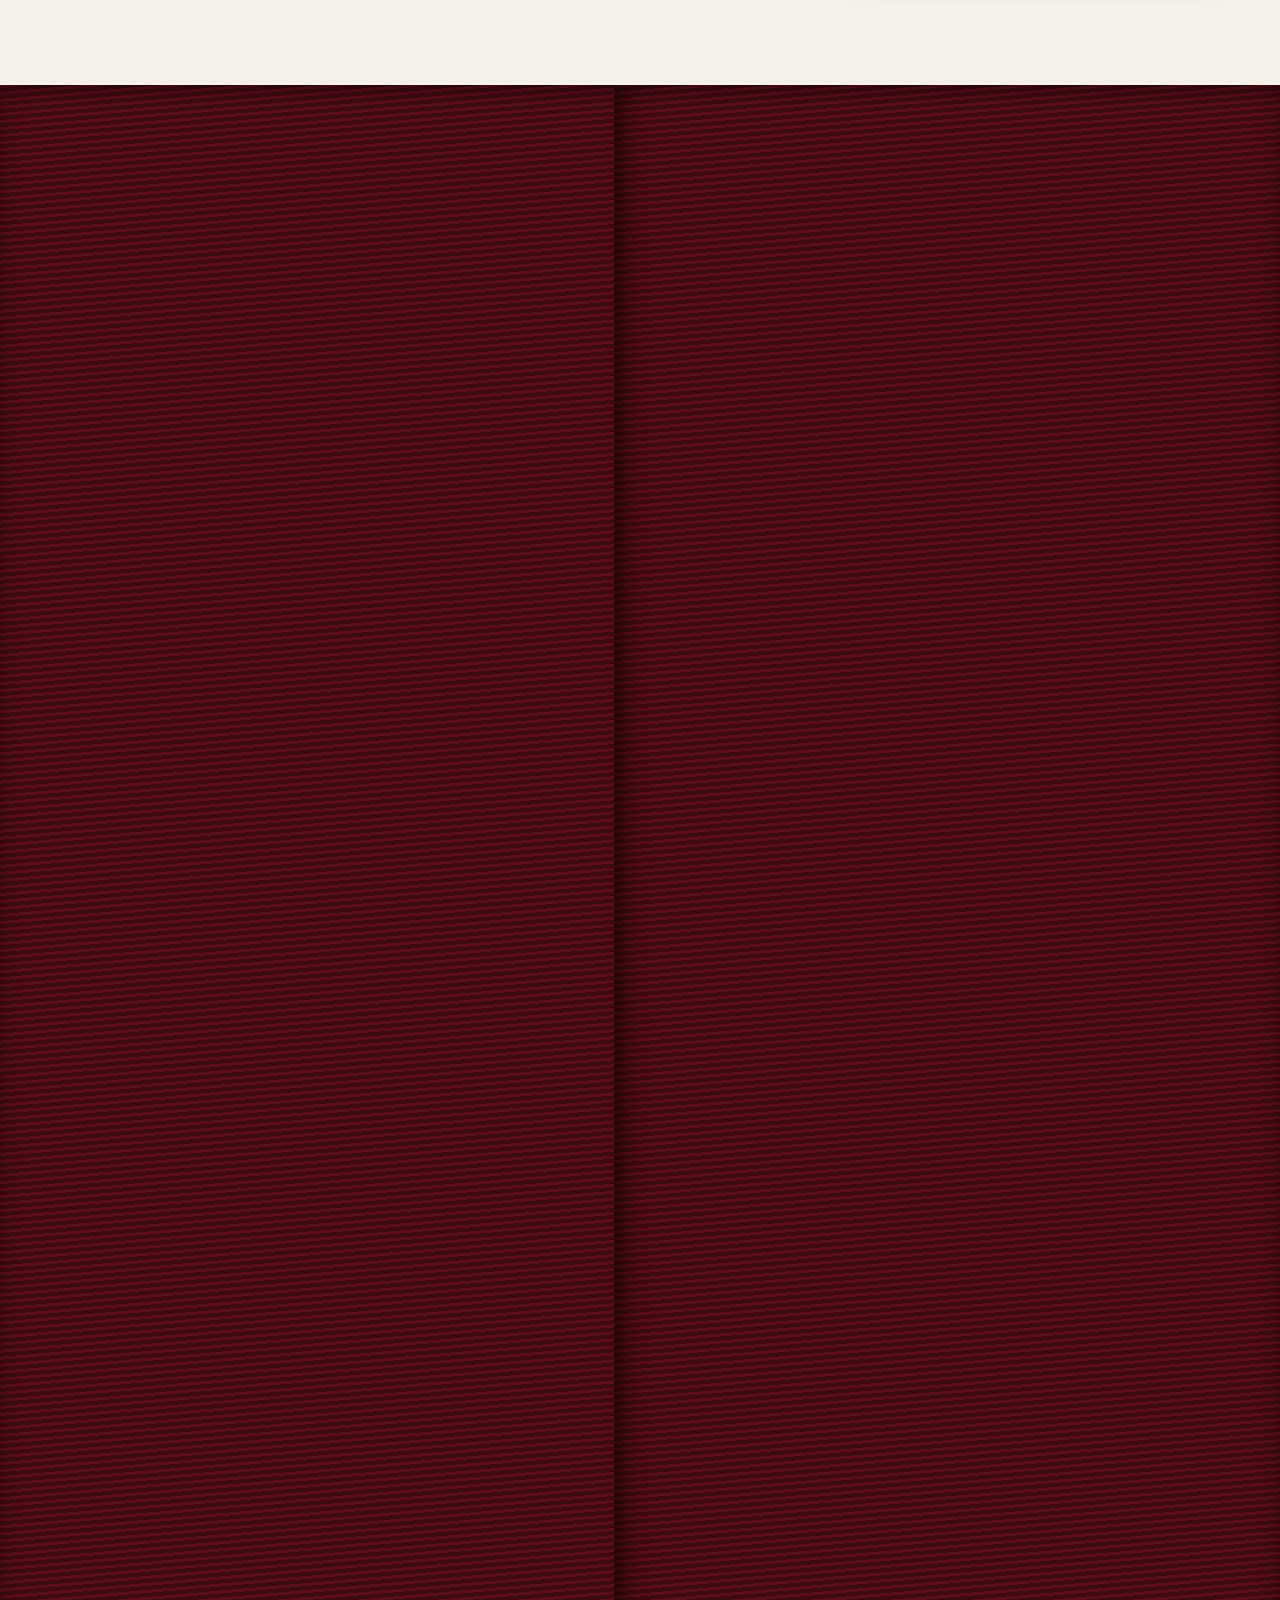
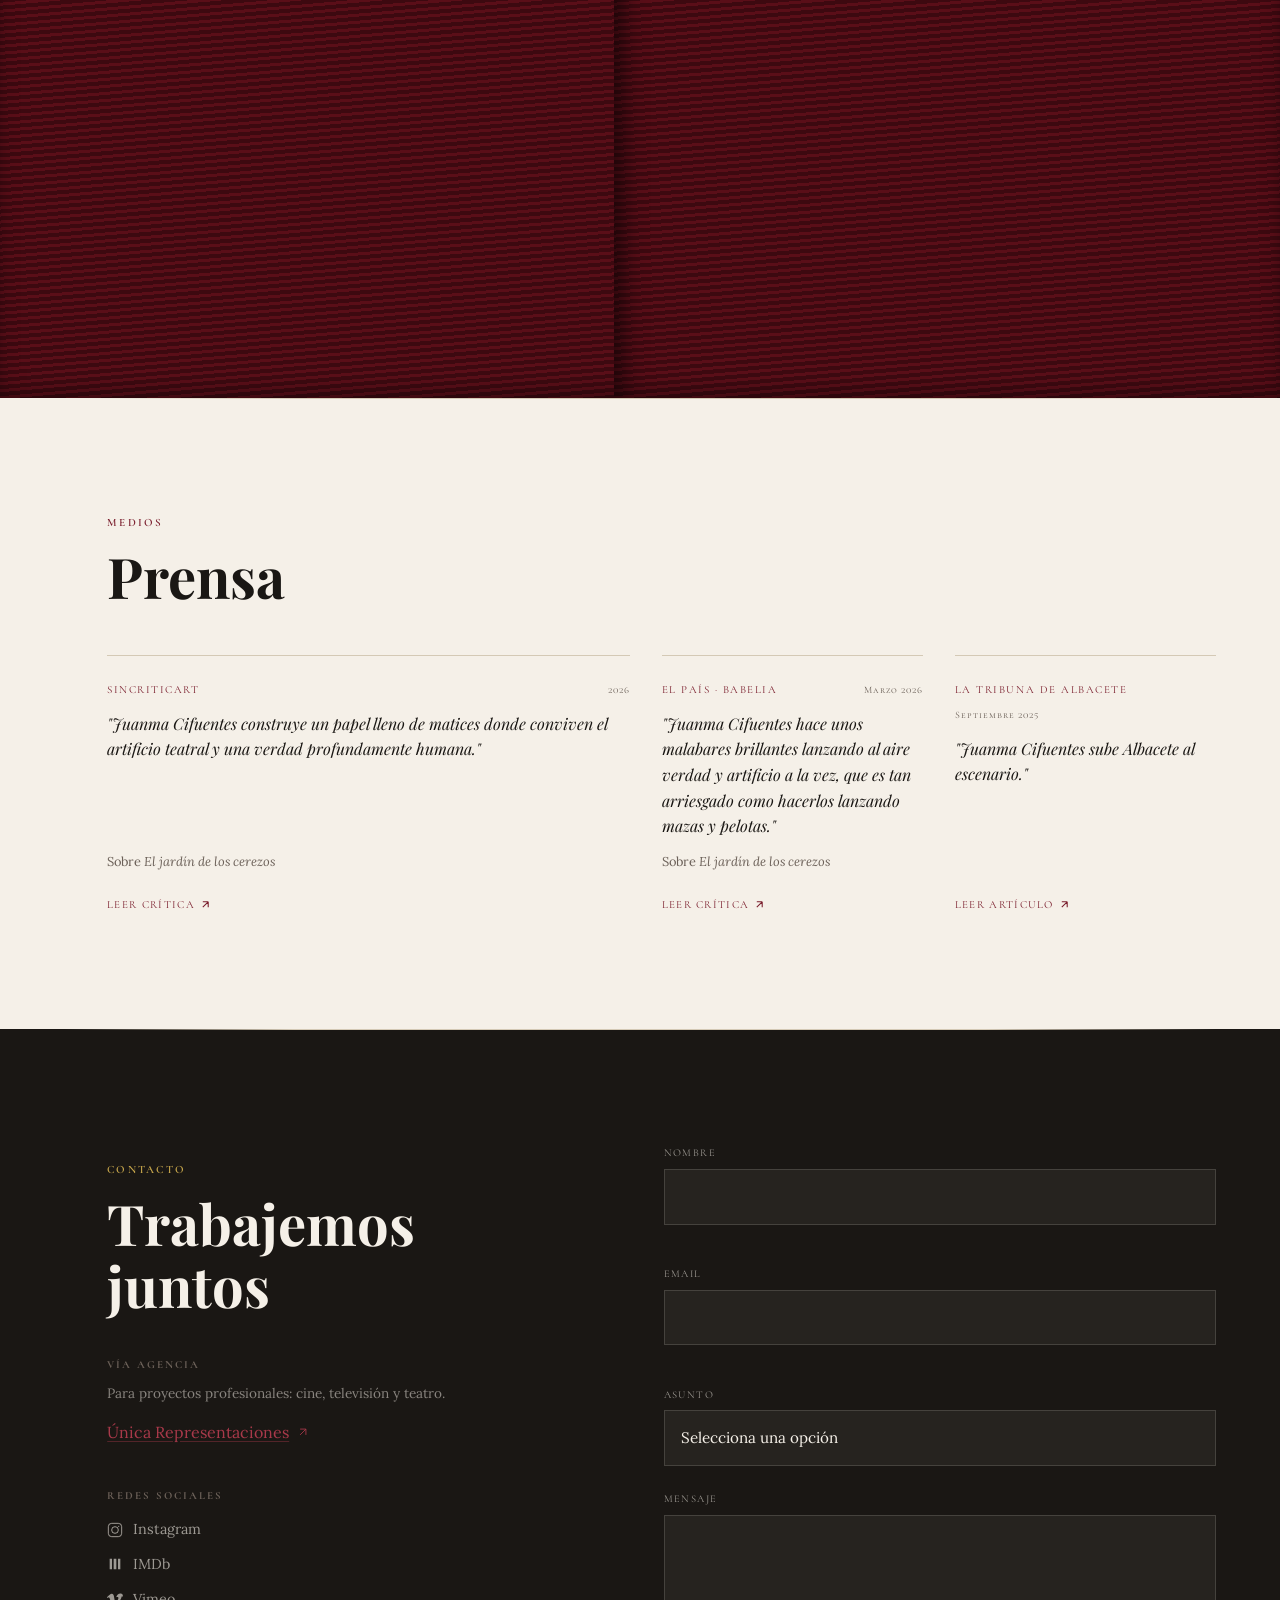
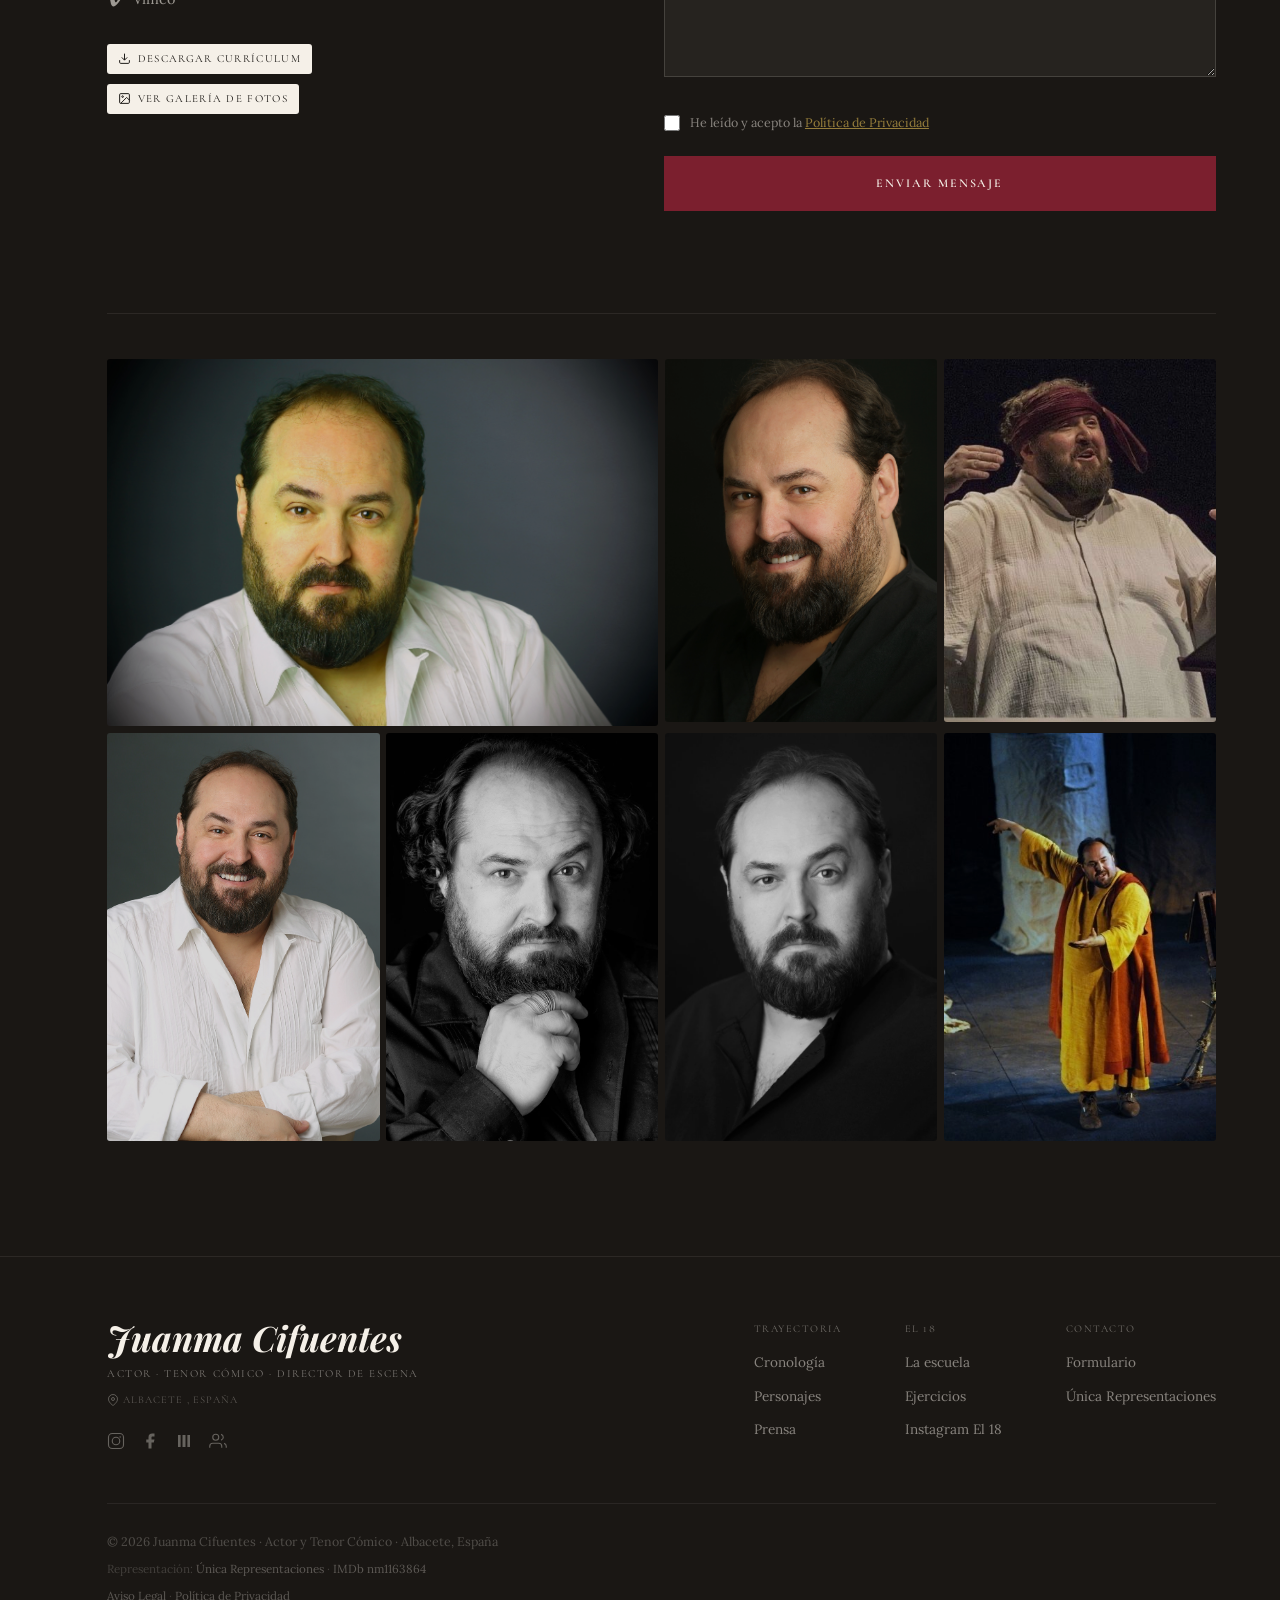
==== commit e338c789: "fix: mobile footer crafted size, RGPD checkbox inline, domain .es, mobile download confirm - footer-" ====
--- a/index.html
+++ b/index.html
@@ -11,7 +11,7 @@
   <meta name="author" content="Juanma Cifuentes">
   <meta name="robots" content="index, follow, max-snippet:-1, max-image-preview:large, max-video-preview:-1">
   <meta name="googlebot" content="index, follow">
-  <link rel="canonical" href="https://juanmacifuentes.com/">
+  <link rel="canonical" href="https://juanmacifuentes.es/">
 
   <!-- ── OPEN GRAPH ────────────────────────────────────────── -->
   <meta property="og:type" content="profile">
@@ -19,8 +19,8 @@
   <meta property="og:site_name" content="Juanma Cifuentes · Actor">
   <meta property="og:title" content="Juanma Cifuentes | Actor y Tenor Cómico | Teatro, Cine y TV">
   <meta property="og:description" content="Actor y tenor cómico español con cuatro décadas de trayectoria. Disney+, Netflix, Prime Video, TVE. Premio Mejor Actor Festival Teatro Avante Miami. La huella del mal, El jardín de los cerezos. Director de la Escuela El 18, Albacete.">
-  <meta property="og:url" content="https://juanmacifuentes.com/">
-  <meta property="og:image" content="https://juanmacifuentes.com/R1.jpg">
+  <meta property="og:url" content="https://juanmacifuentes.es/">
+  <meta property="og:image" content="https://juanmacifuentes.es/R1.jpg">
   <meta property="og:image:width" content="1200">
   <meta property="og:image:height" content="800">
   <meta property="og:image:alt" content="Juanma Cifuentes, actor y tenor cómico español">
@@ -31,7 +31,7 @@
   <meta name="twitter:card" content="summary_large_image">
   <meta name="twitter:title" content="Juanma Cifuentes | Actor y Tenor Cómico">
   <meta name="twitter:description" content="Actor y tenor cómico español. Disney+, Netflix, TVE. La huella del mal, El jardín de los cerezos. Cuatro décadas entre la escena y la pantalla.">
-  <meta name="twitter:image" content="https://juanmacifuentes.com/R1.jpg">
+  <meta name="twitter:image" content="https://juanmacifuentes.es/R1.jpg">
   <meta name="twitter:image:alt" content="Juanma Cifuentes, actor español">
 
   <!-- ── SCHEMA.ORG JSON-LD ────────────────────────────────── -->
@@ -41,7 +41,7 @@
     "@graph": [
       {
         "@type": "Person",
-        "@id": "https://juanmacifuentes.com/#person",
+        "@id": "https://juanmacifuentes.es/#person",
         "name": "Juanma Cifuentes",
         "alternateName": ["Juan Manuel Cifuentes", "Juan Manuel Sánchez Cifuentes"],
         "description": "Actor y tenor cómico español con cuatro décadas de trayectoria en teatro clásico, zarzuela, cine y televisión. Premio Mejor Actor en el Festival Internacional Teatro Avante de Miami (2004). La huella del mal, El jardín de los cerezos, La catedral del mar, Nos vemos en otra vida. Director de la Escuela El 18 en Albacete.",
@@ -162,8 +162,8 @@
           },
           "url": "https://www.instagram.com/el18dejuanmacifuentes/"
         },
-        "url": "https://juanmacifuentes.com/",
-        "image": "https://juanmacifuentes.com/R1.jpg",
+        "url": "https://juanmacifuentes.es/",
+        "image": "https://juanmacifuentes.es/R1.jpg",
         "sameAs": [
           "https://www.instagram.com/juanmacifuentesactor/",
           "https://www.facebook.com/juanmacifuentes",
@@ -174,13 +174,13 @@
       },
       {
         "@type": "WebSite",
-        "@id": "https://juanmacifuentes.com/#website",
-        "url": "https://juanmacifuentes.com/",
+        "@id": "https://juanmacifuentes.es/#website",
+        "url": "https://juanmacifuentes.es/",
         "name": "Juanma Cifuentes · Actor y Tenor Cómico",
         "description": "Portfolio oficial del actor y tenor cómico Juanma Cifuentes",
         "inLanguage": "es-ES",
-        "about": { "@id": "https://juanmacifuentes.com/#person" },
-        "publisher": { "@id": "https://juanmacifuentes.com/#person" }
+        "about": { "@id": "https://juanmacifuentes.es/#person" },
+        "publisher": { "@id": "https://juanmacifuentes.es/#person" }
       }
     ]
   }
--- a/styles.css
+++ b/styles.css
@@ -1952,6 +1952,7 @@
 
 .form-check-group {
   display: flex;
+  flex-direction: row;
   align-items: flex-start;
   gap: .65rem;
   margin-top: -.25rem;
@@ -2220,6 +2221,8 @@
 @media(max-width:700px){
   .footer-top{grid-template-columns:1fr}
   .footer-nav{flex-wrap:wrap;gap:2rem 3rem}
+  .footer-crafted{font-size:.58rem;letter-spacing:.14em}
+  .fluentia-logo{height:1.5em}
 }
 
 /* ── 22. VIDEO MODAL ──────────────────────────────────────── */
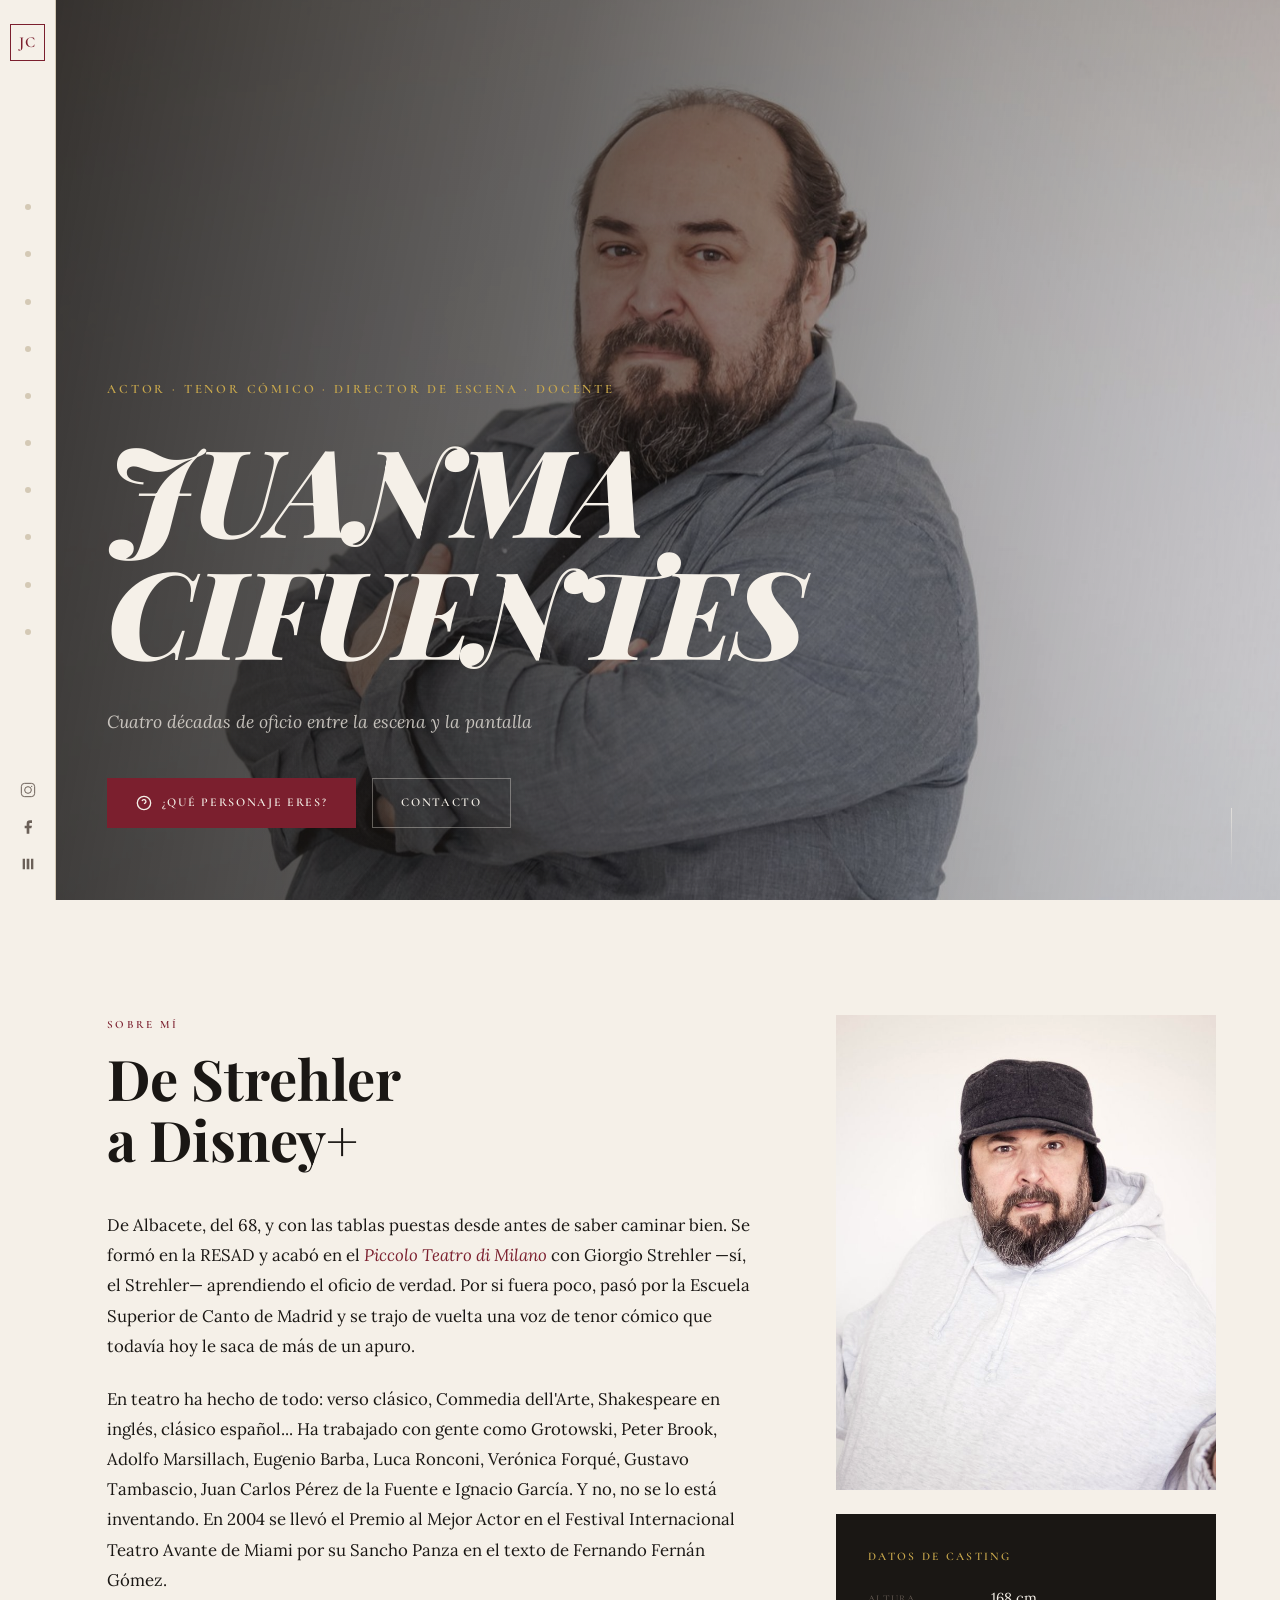
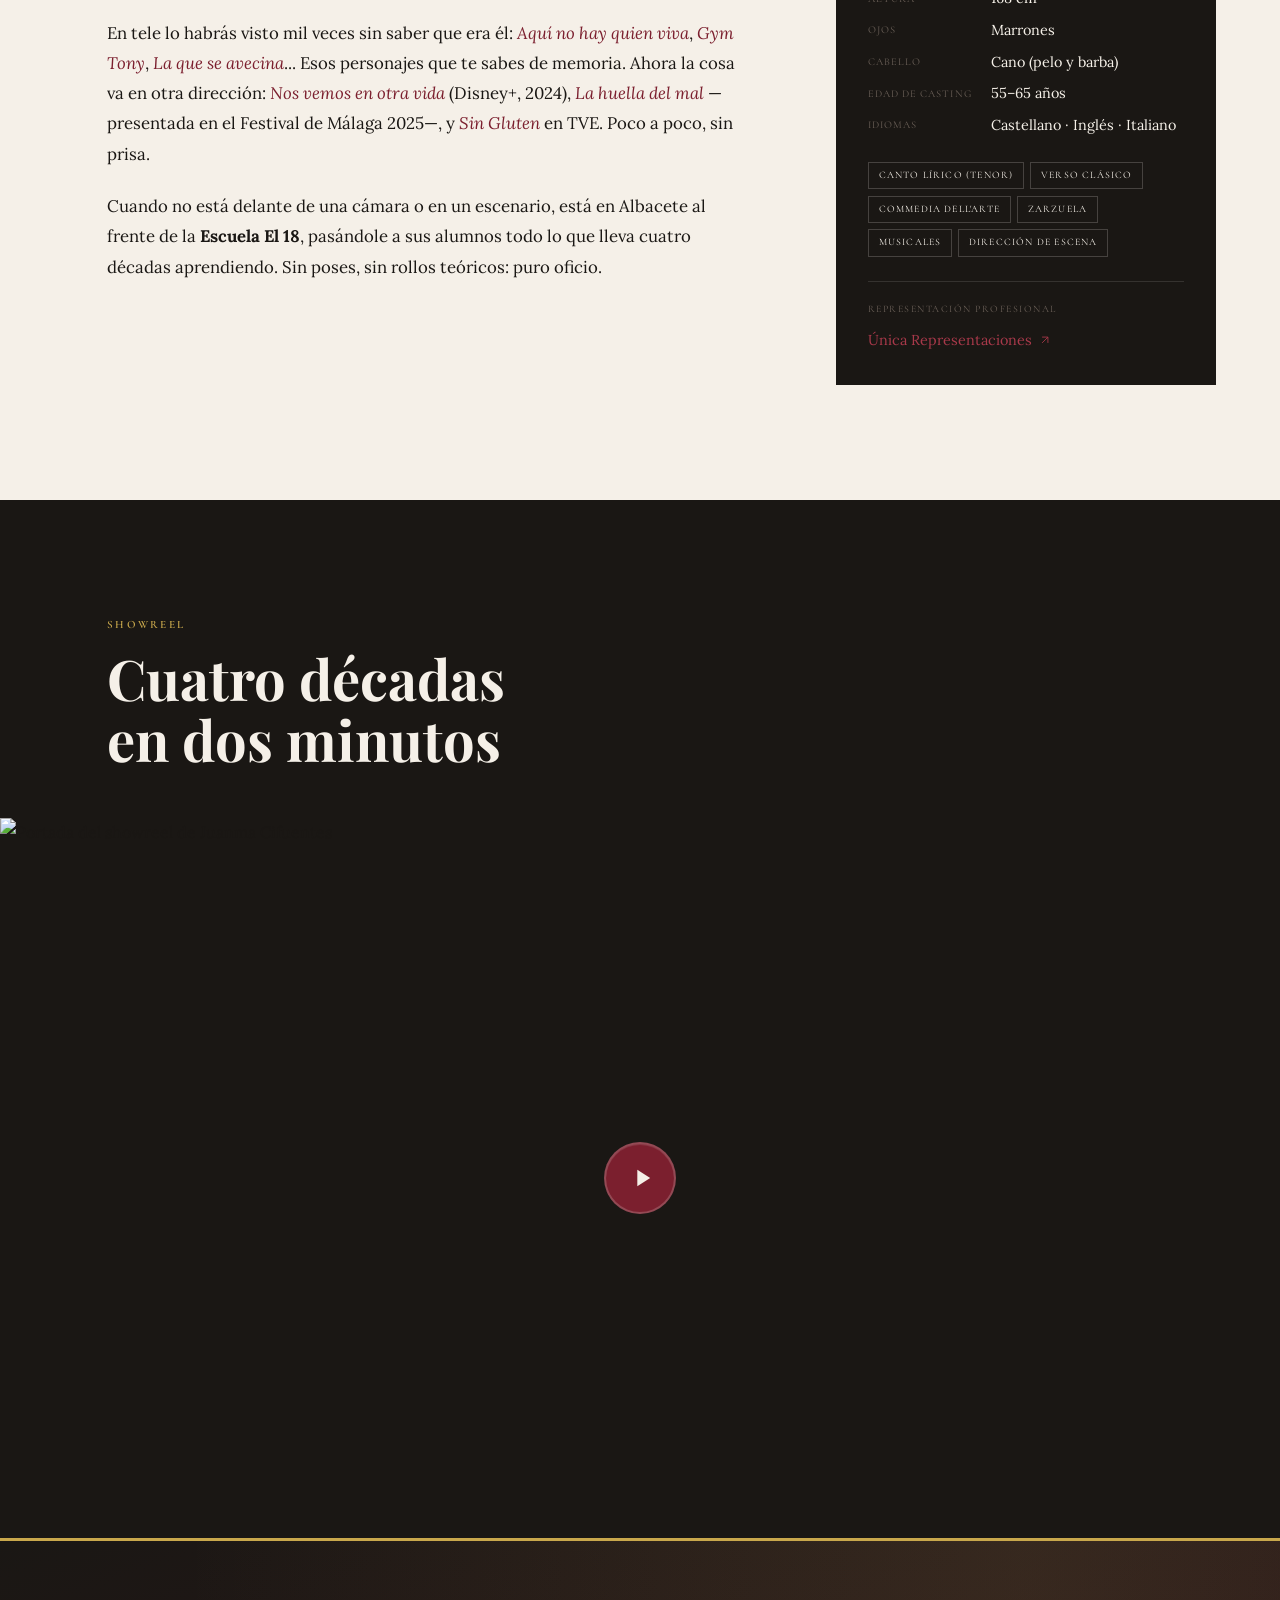
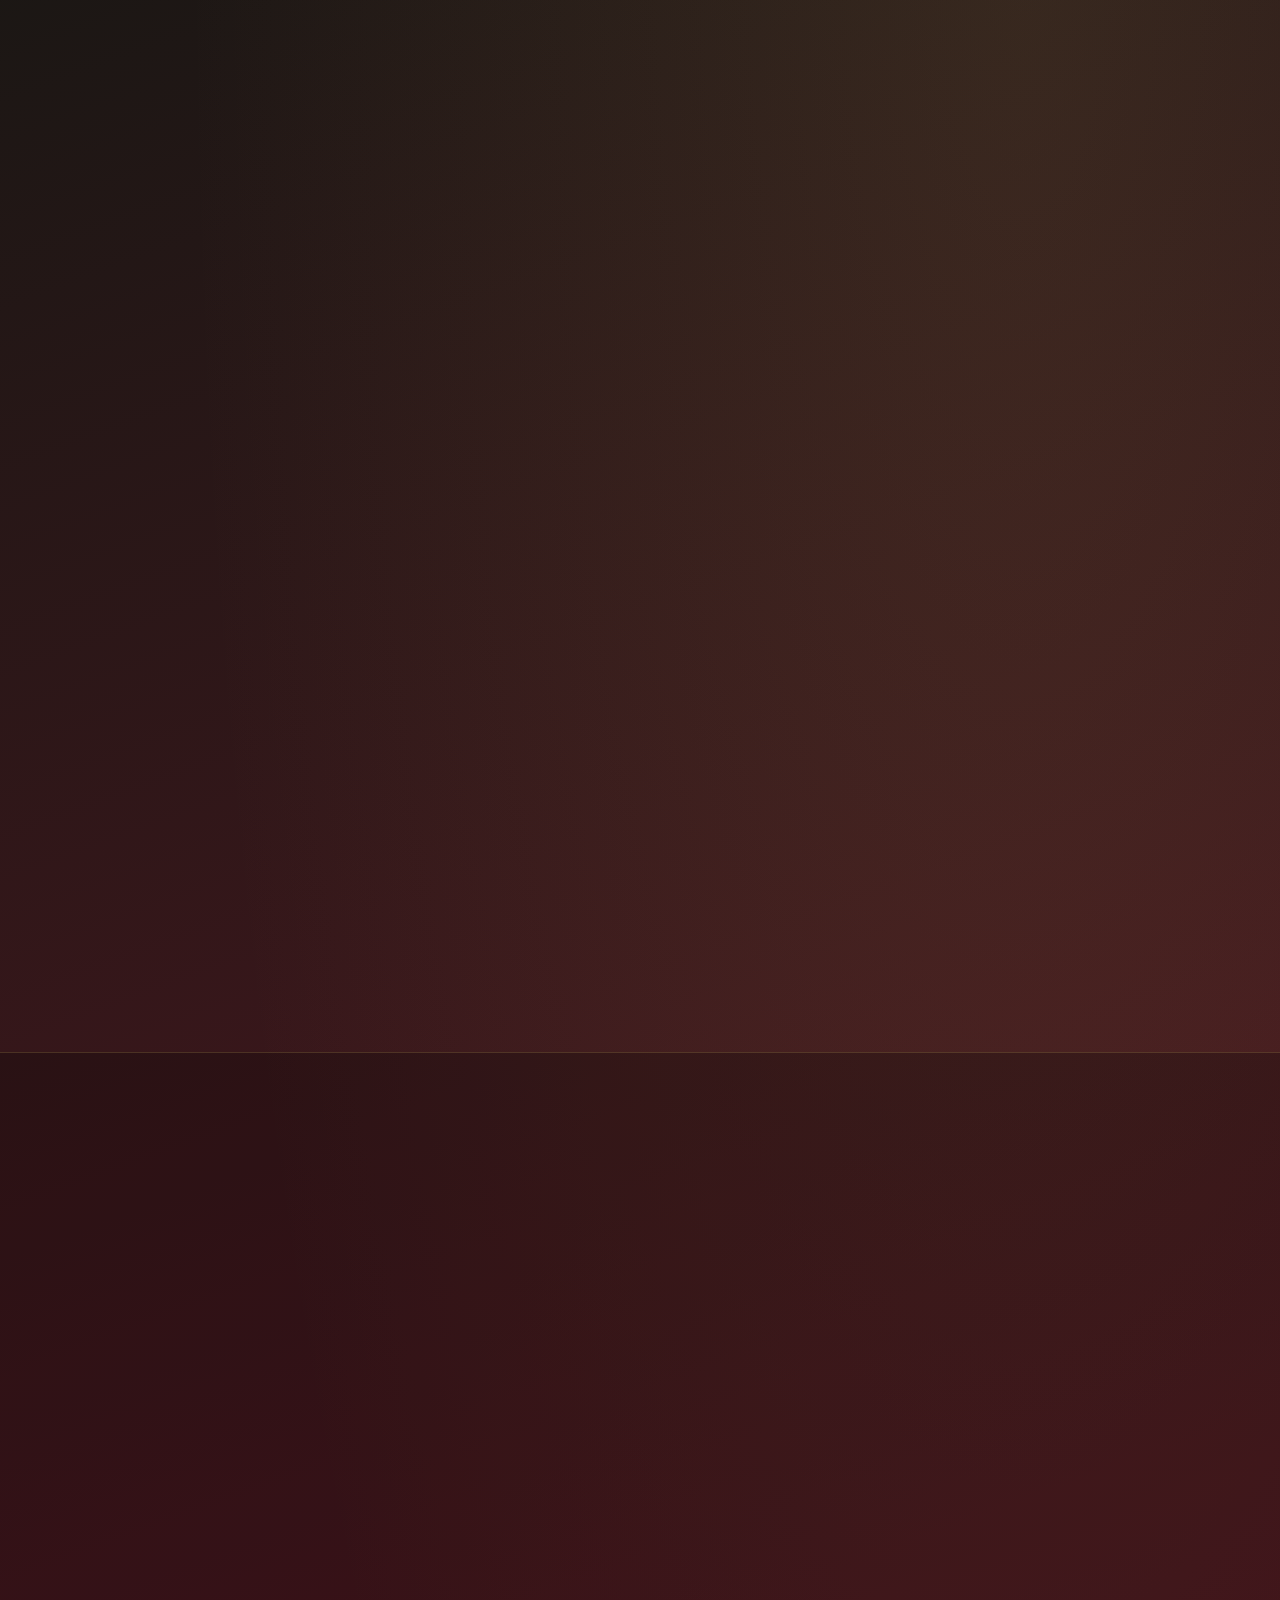
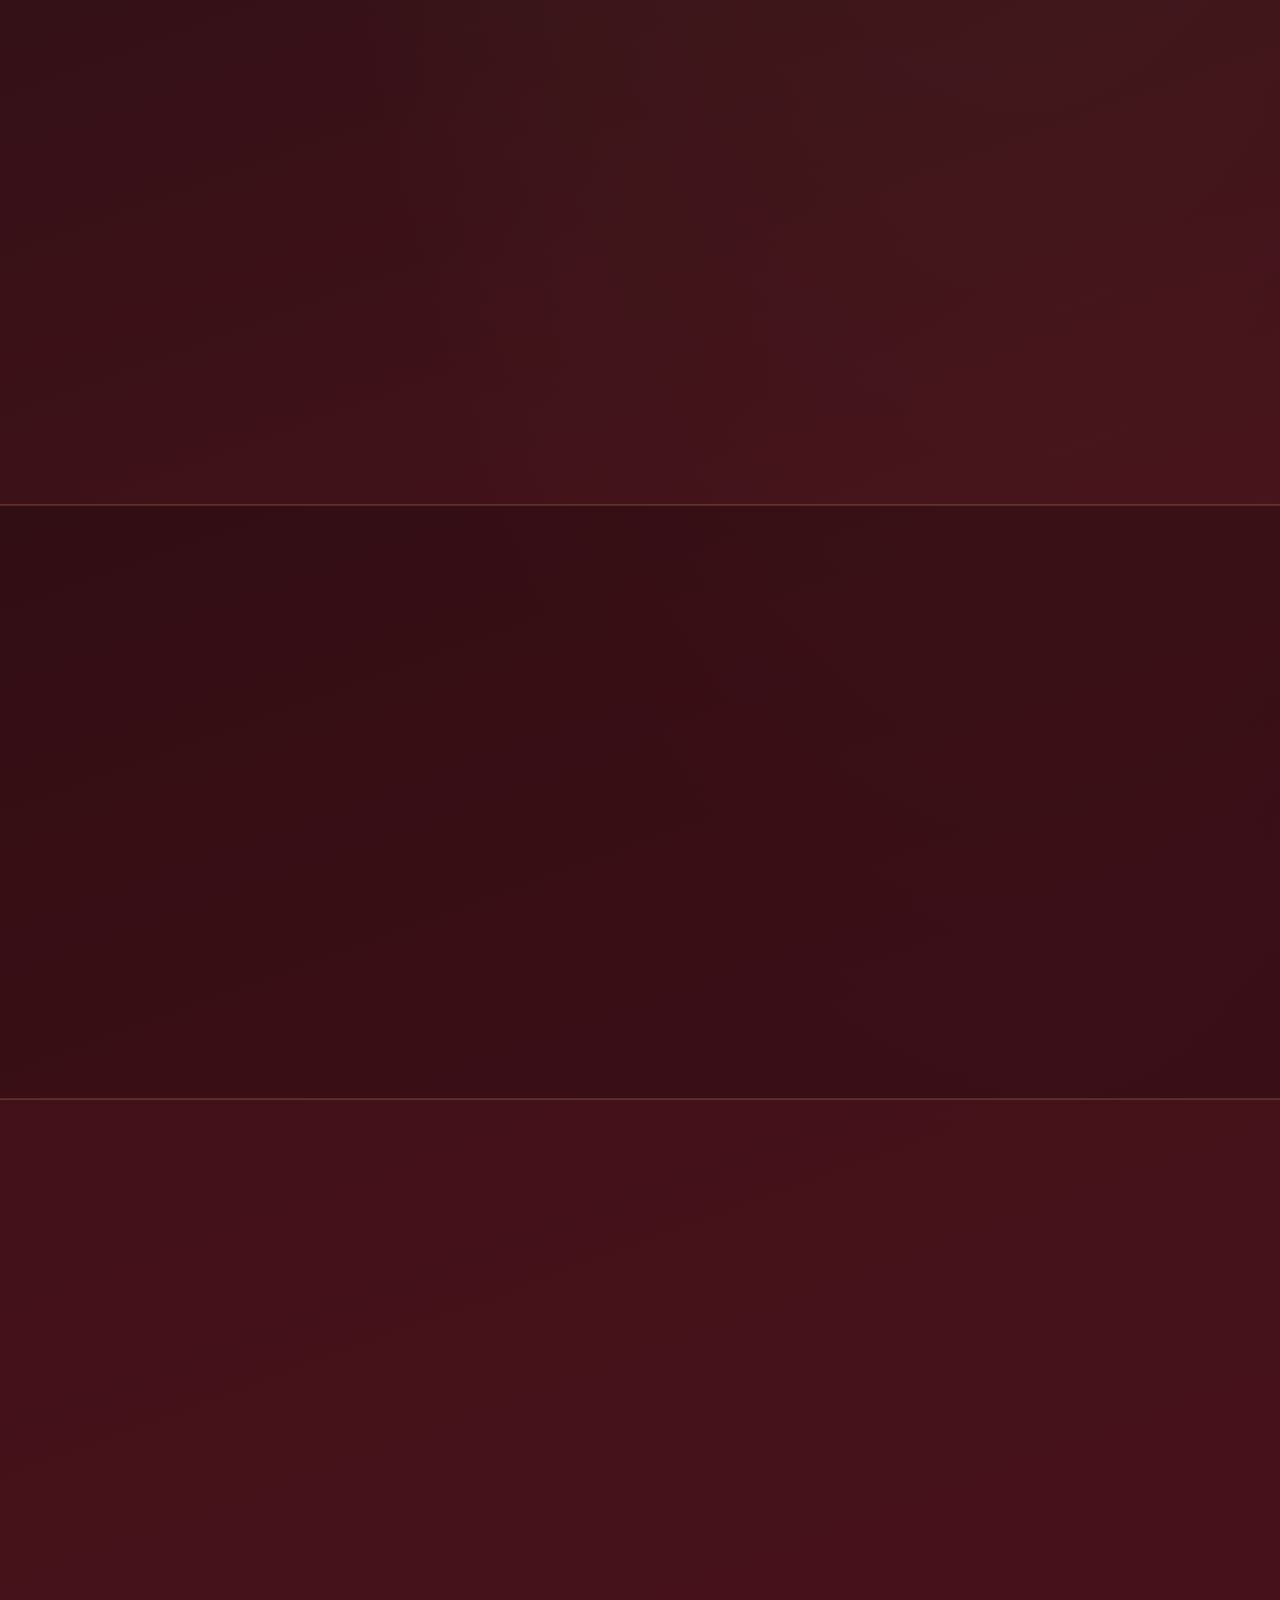
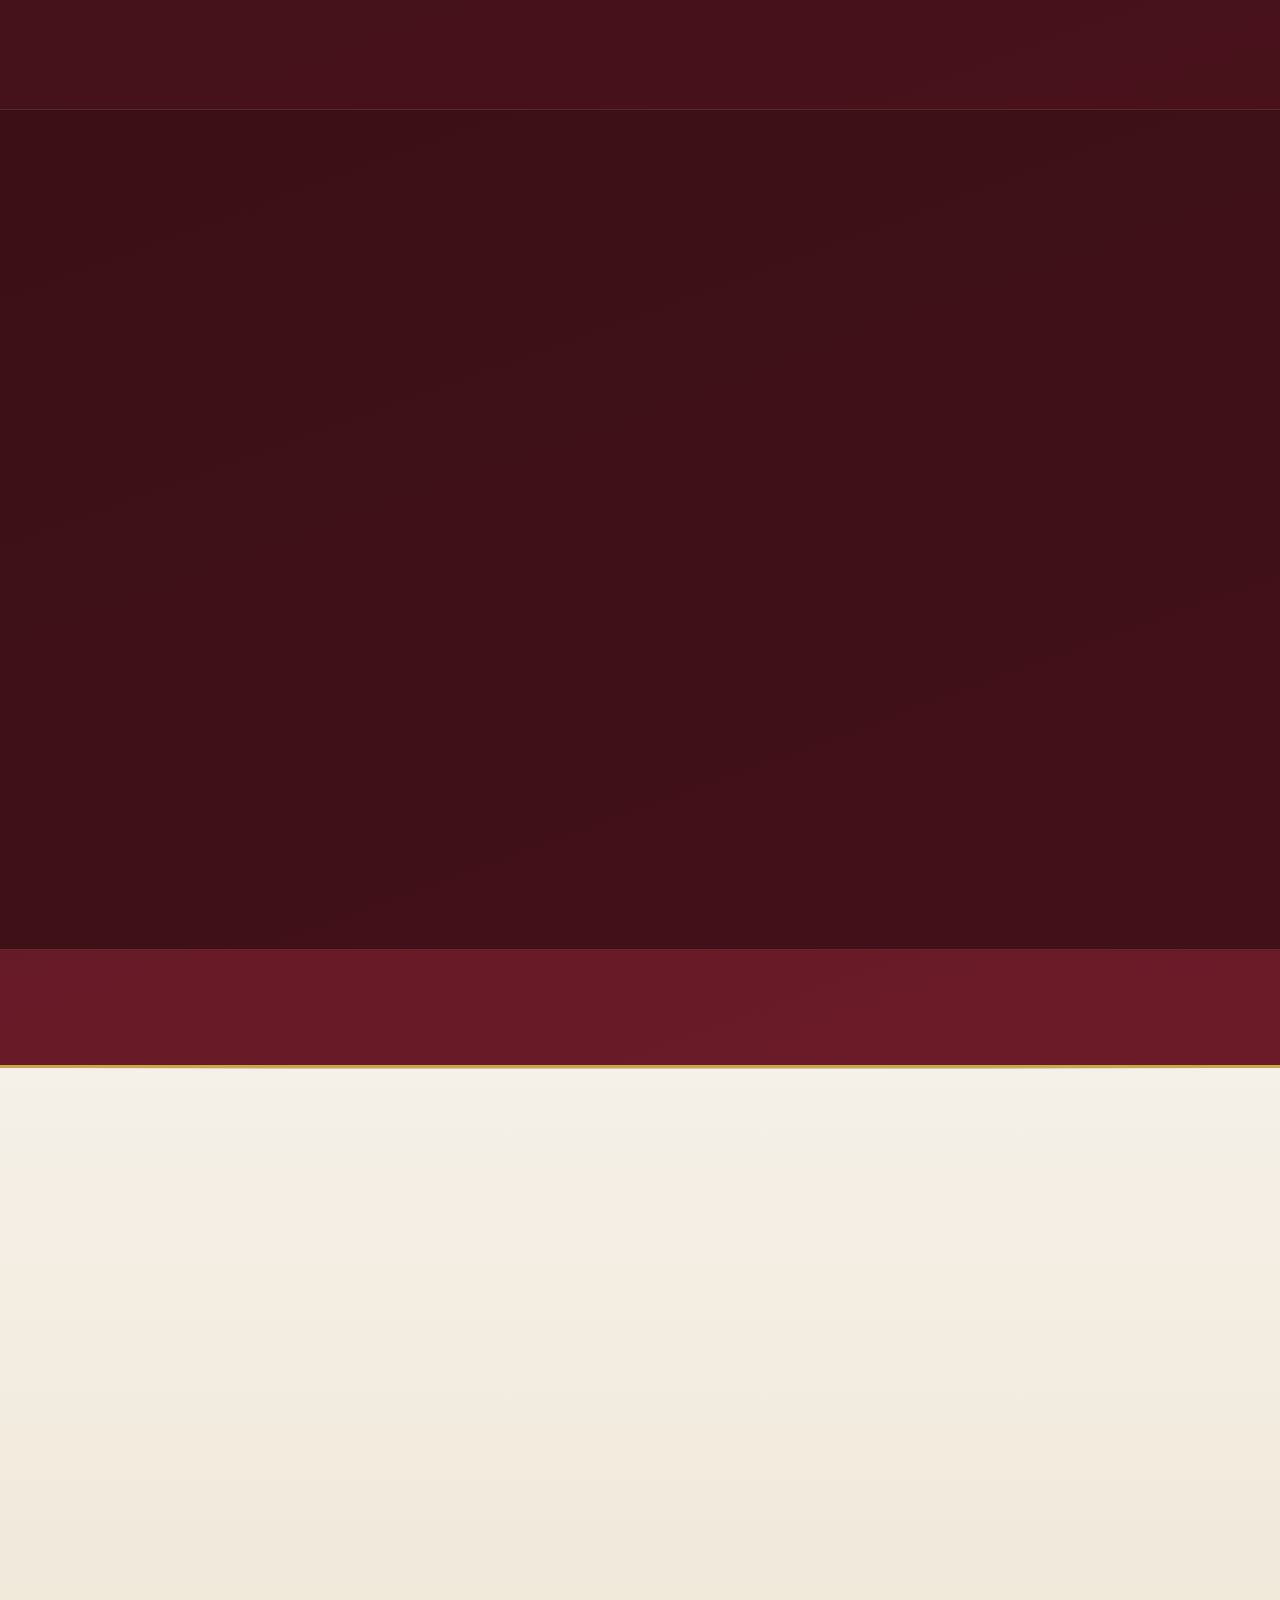
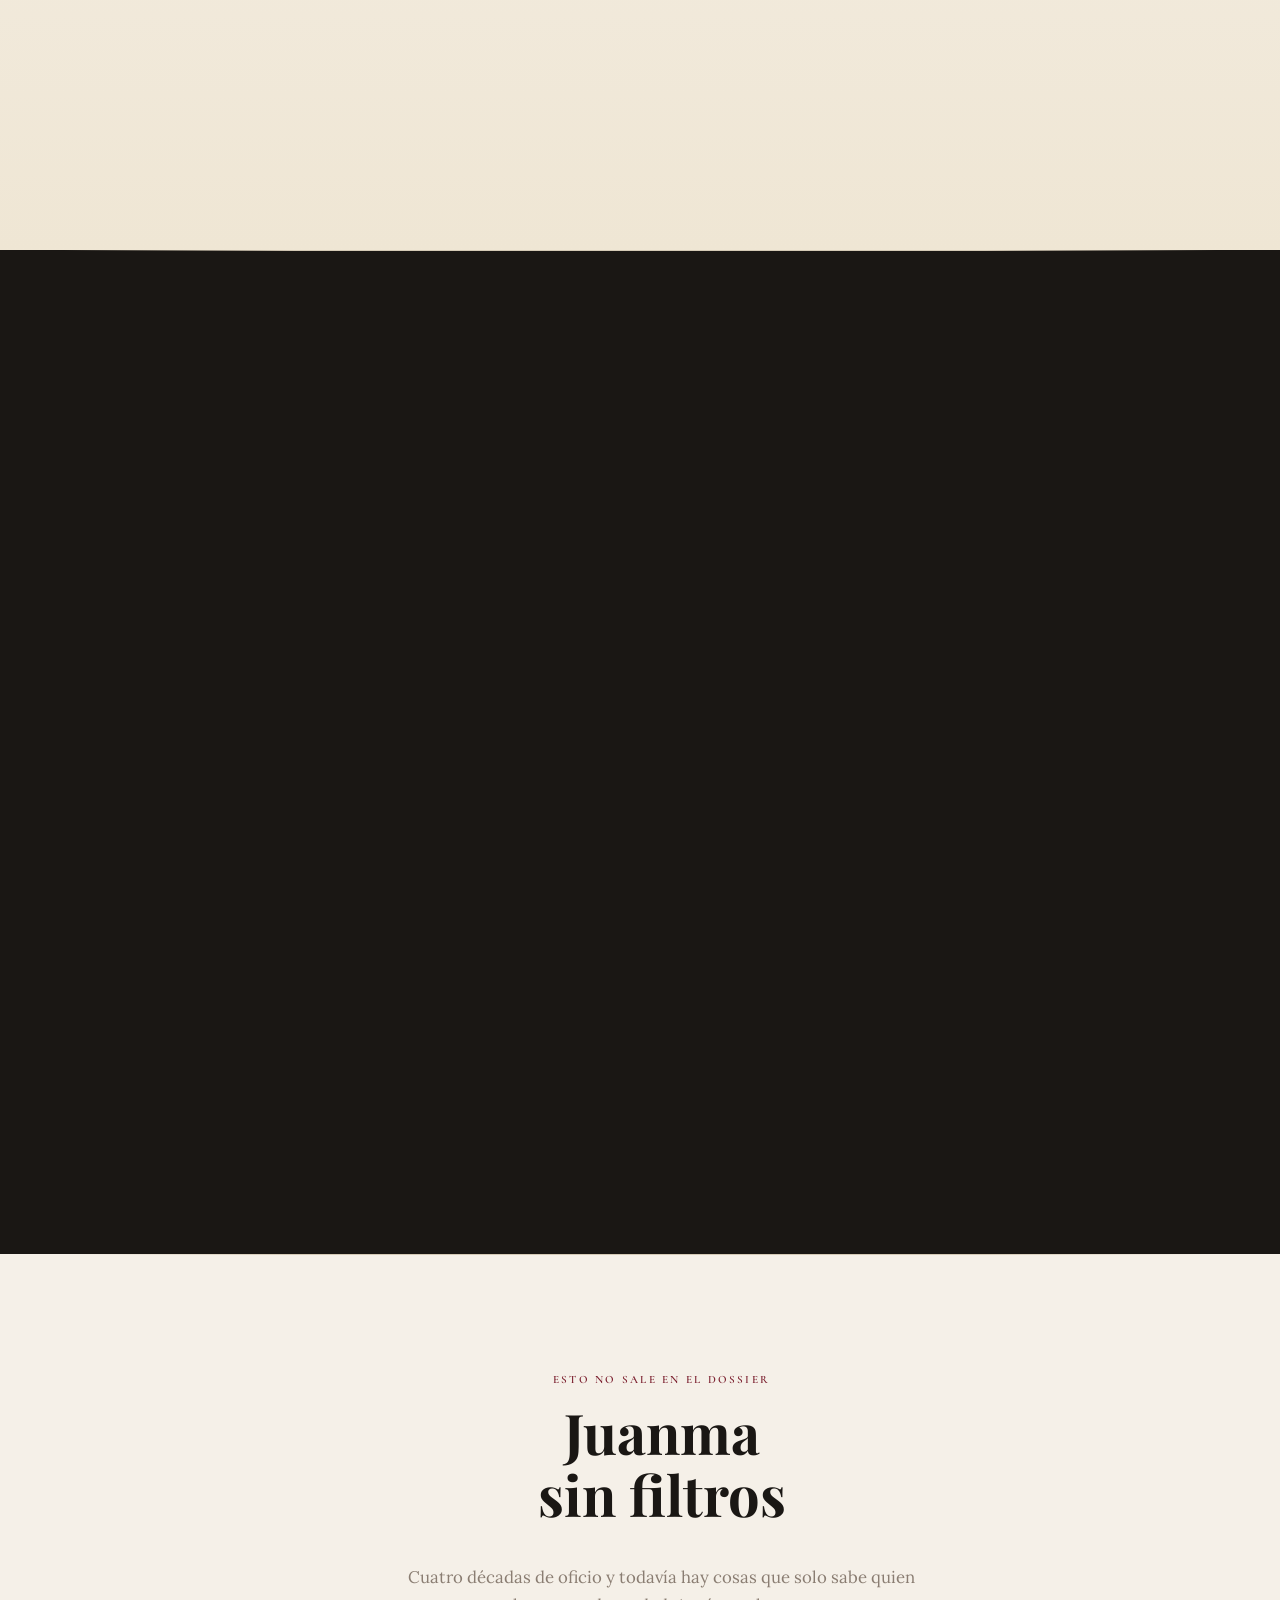
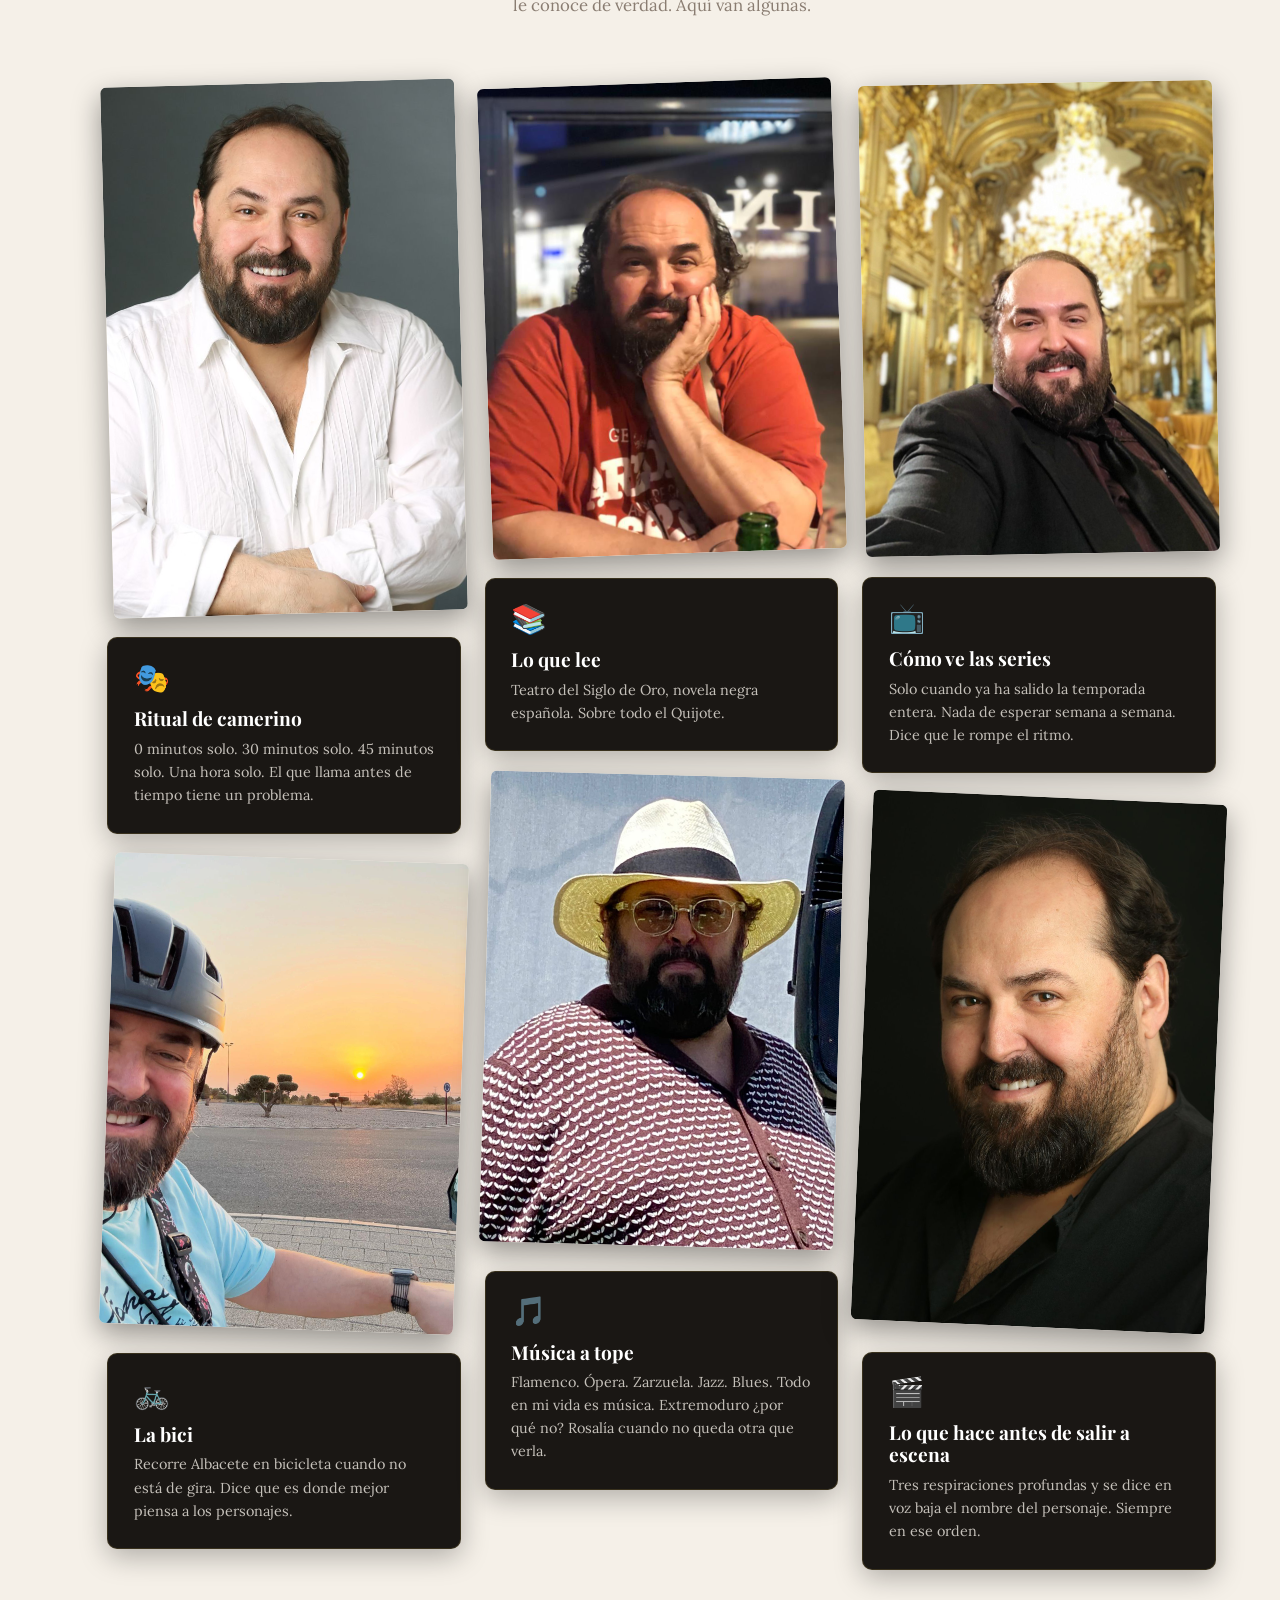
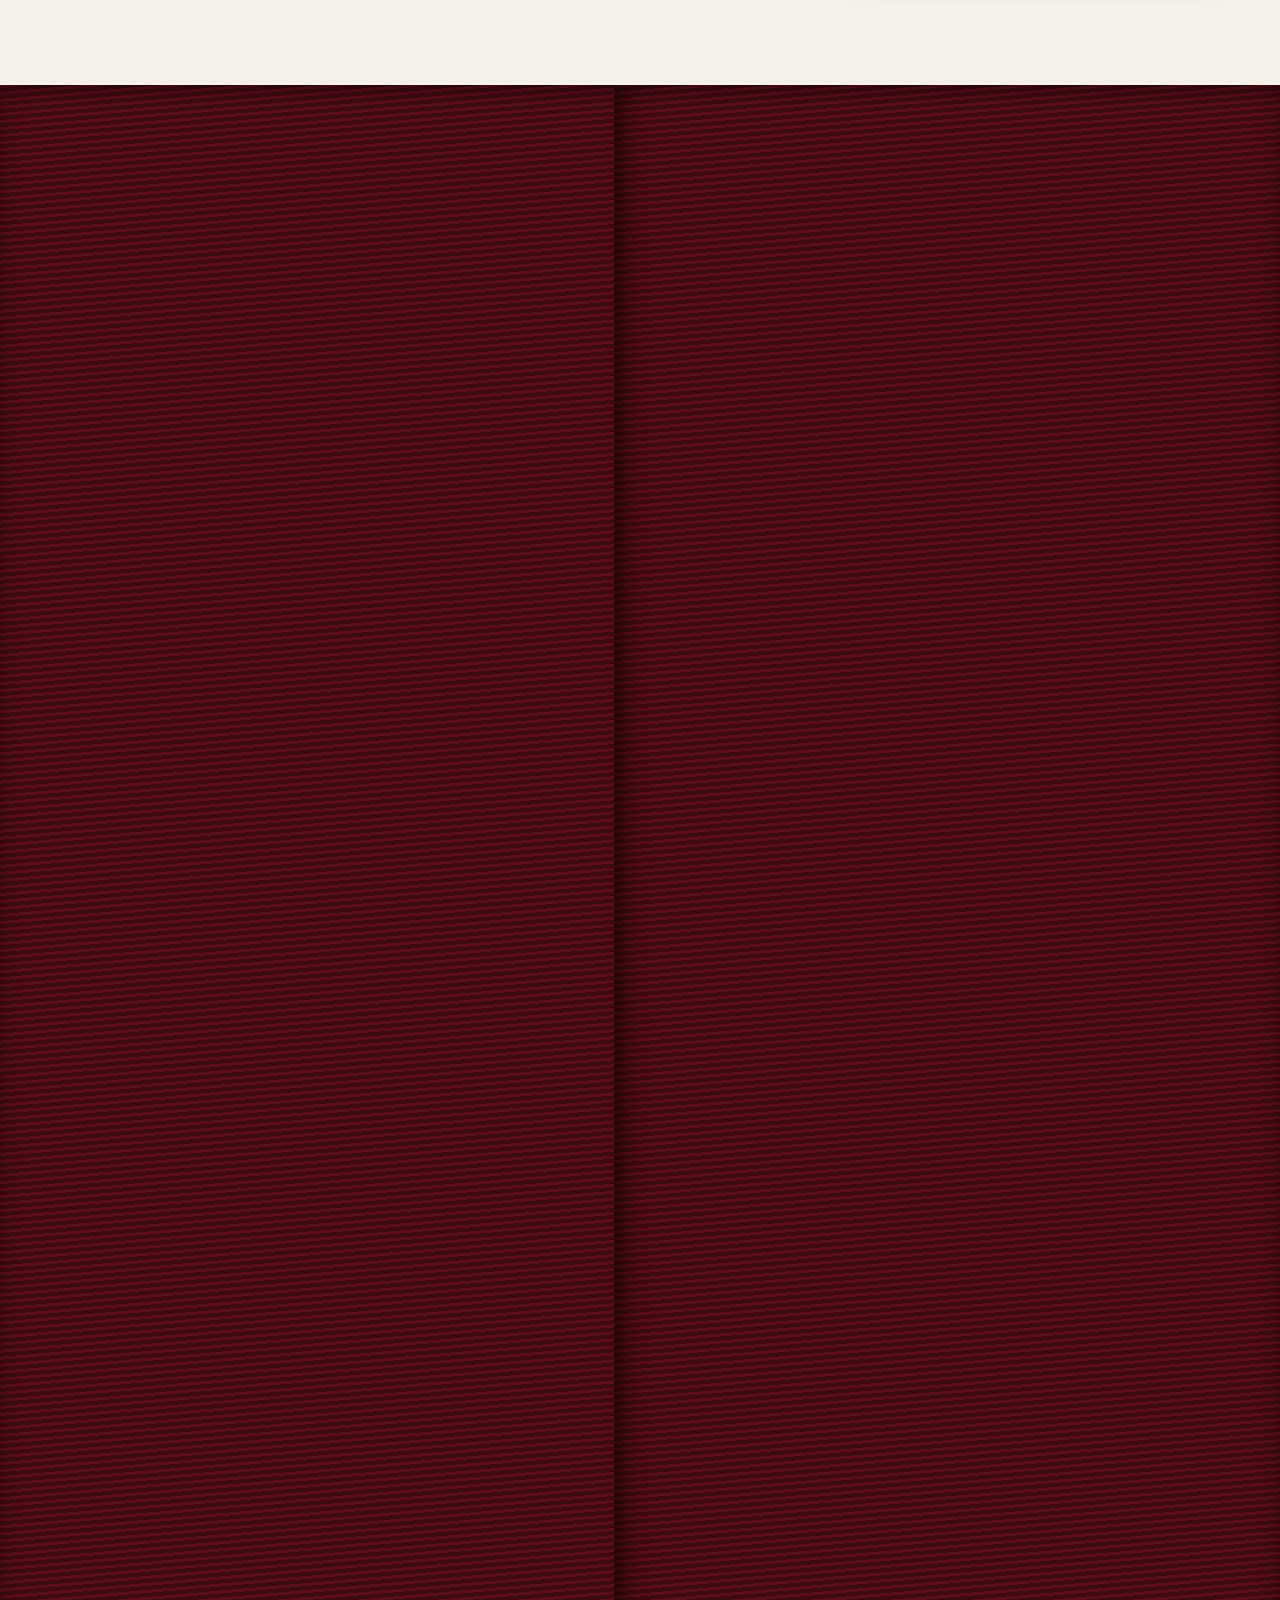
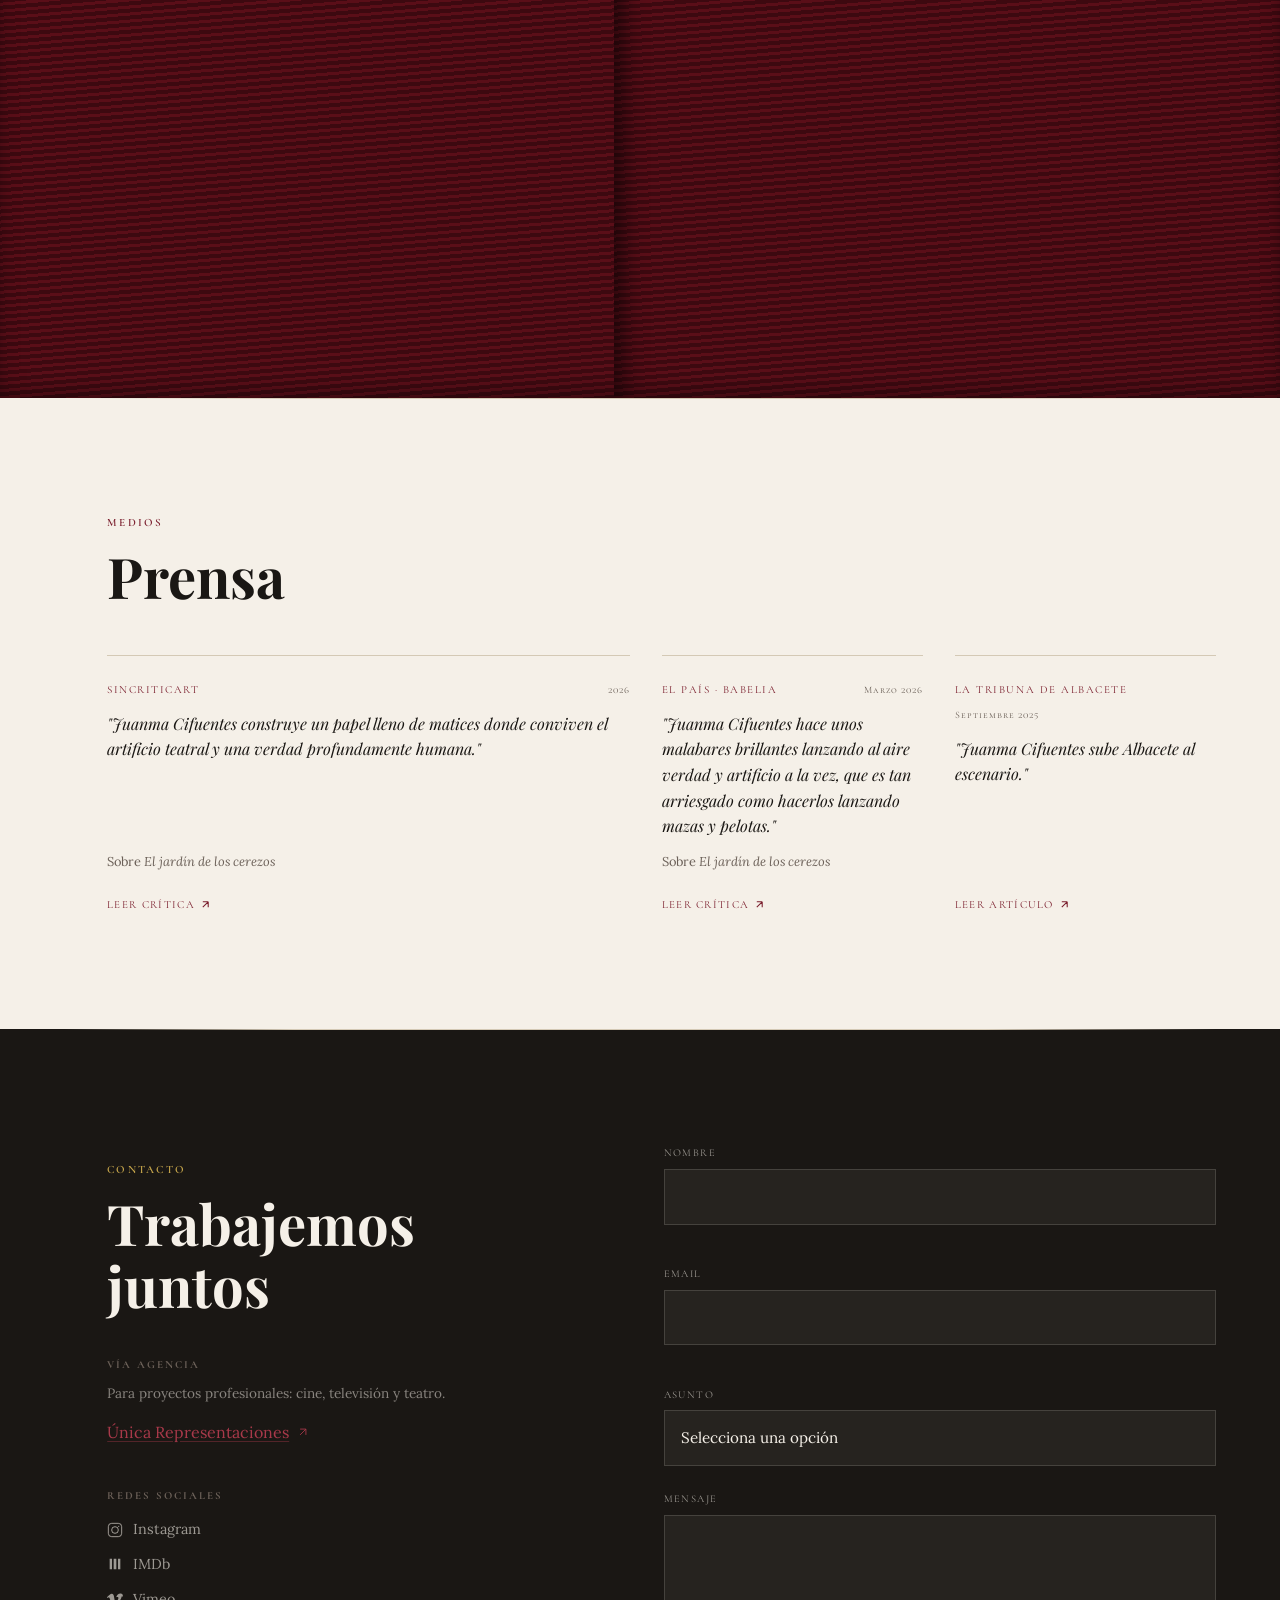
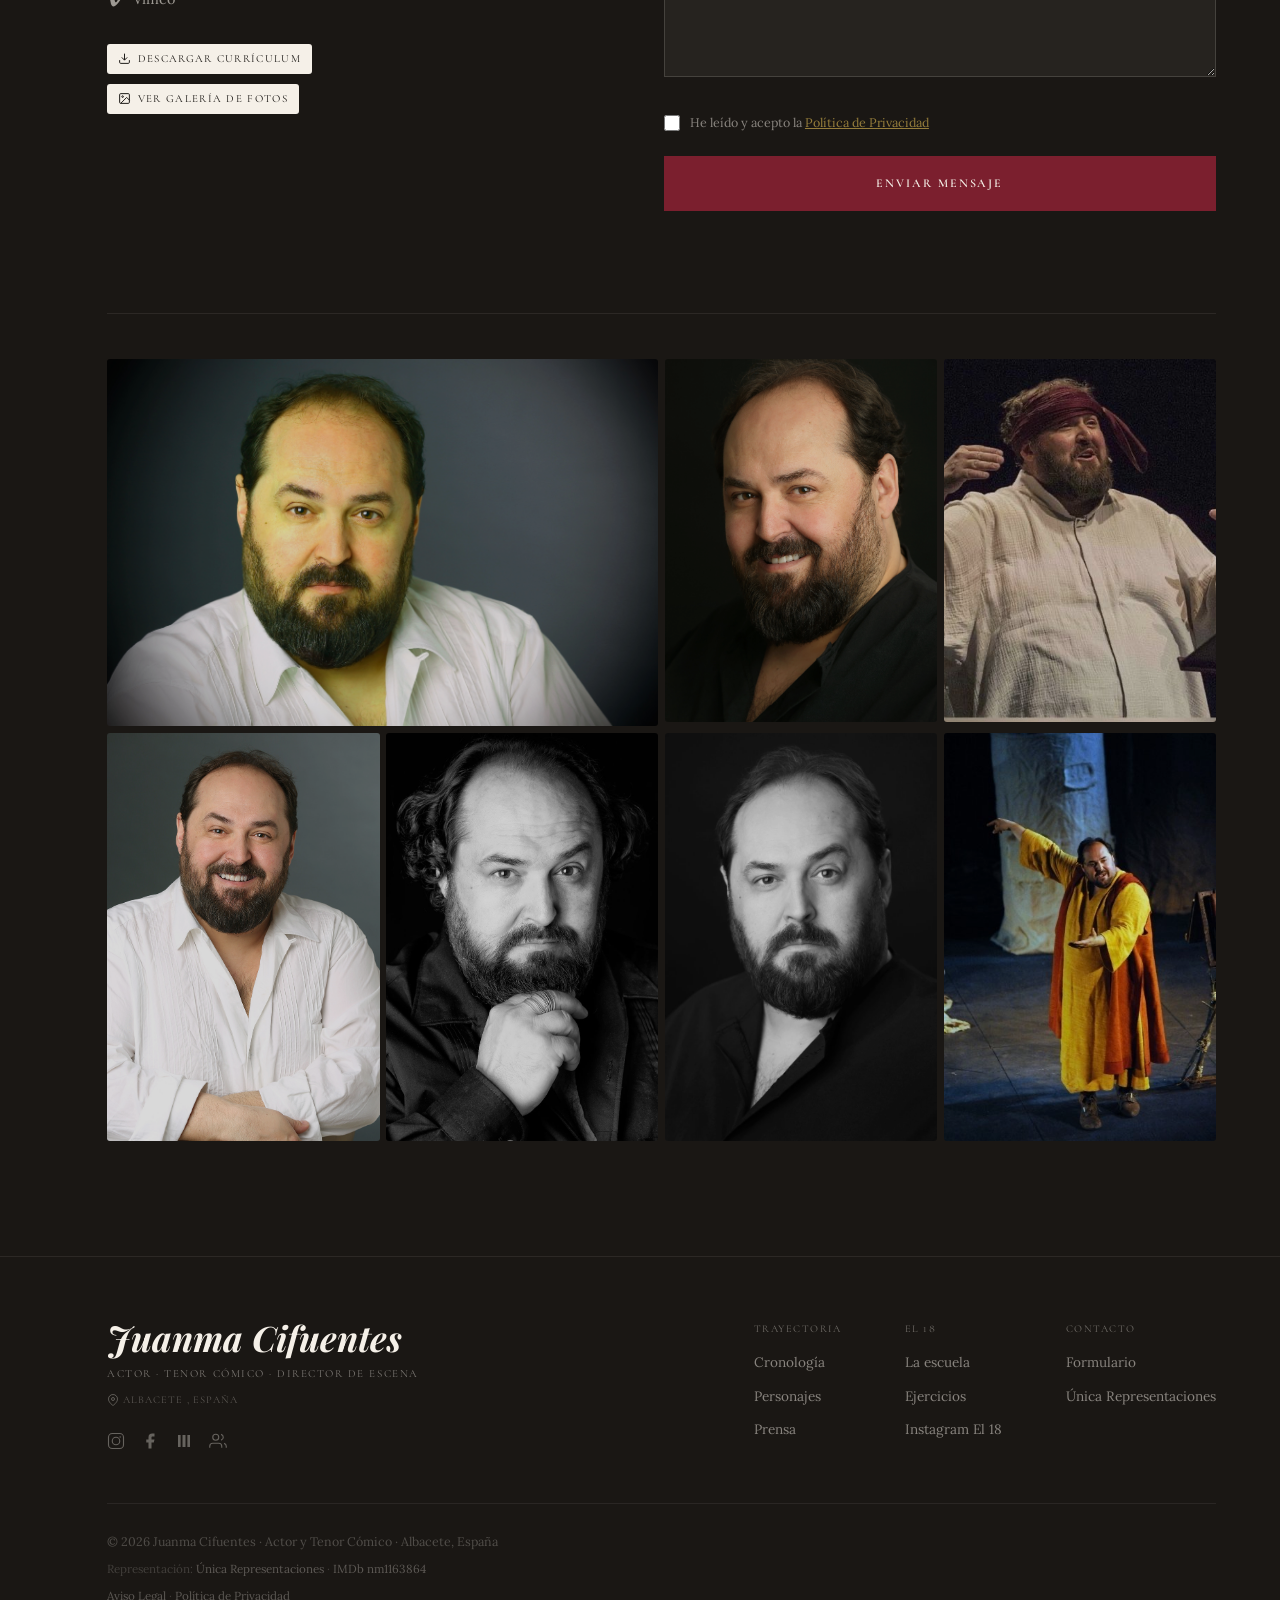
==== commit 62f30e16: "add Docente to hero roles line Co-Authored-By: Claude Sonnet 4.6 <noreply@anthropic.com>" ====
--- a/index.html
+++ b/index.html
@@ -312,7 +312,7 @@
       </div>
 
       <div class="hero-content">
-        <p class="hero-pre">Actor · Tenor Cómico · Director de Escena</p>
+        <p class="hero-pre">Actor · Tenor Cómico · Director de Escena · Docente</p>
         <h1 class="hero-name">
           <span class="hero-name-line" aria-hidden="true">JUANMA</span>
           <span class="hero-name-line" aria-hidden="true">CIFUENTES</span>
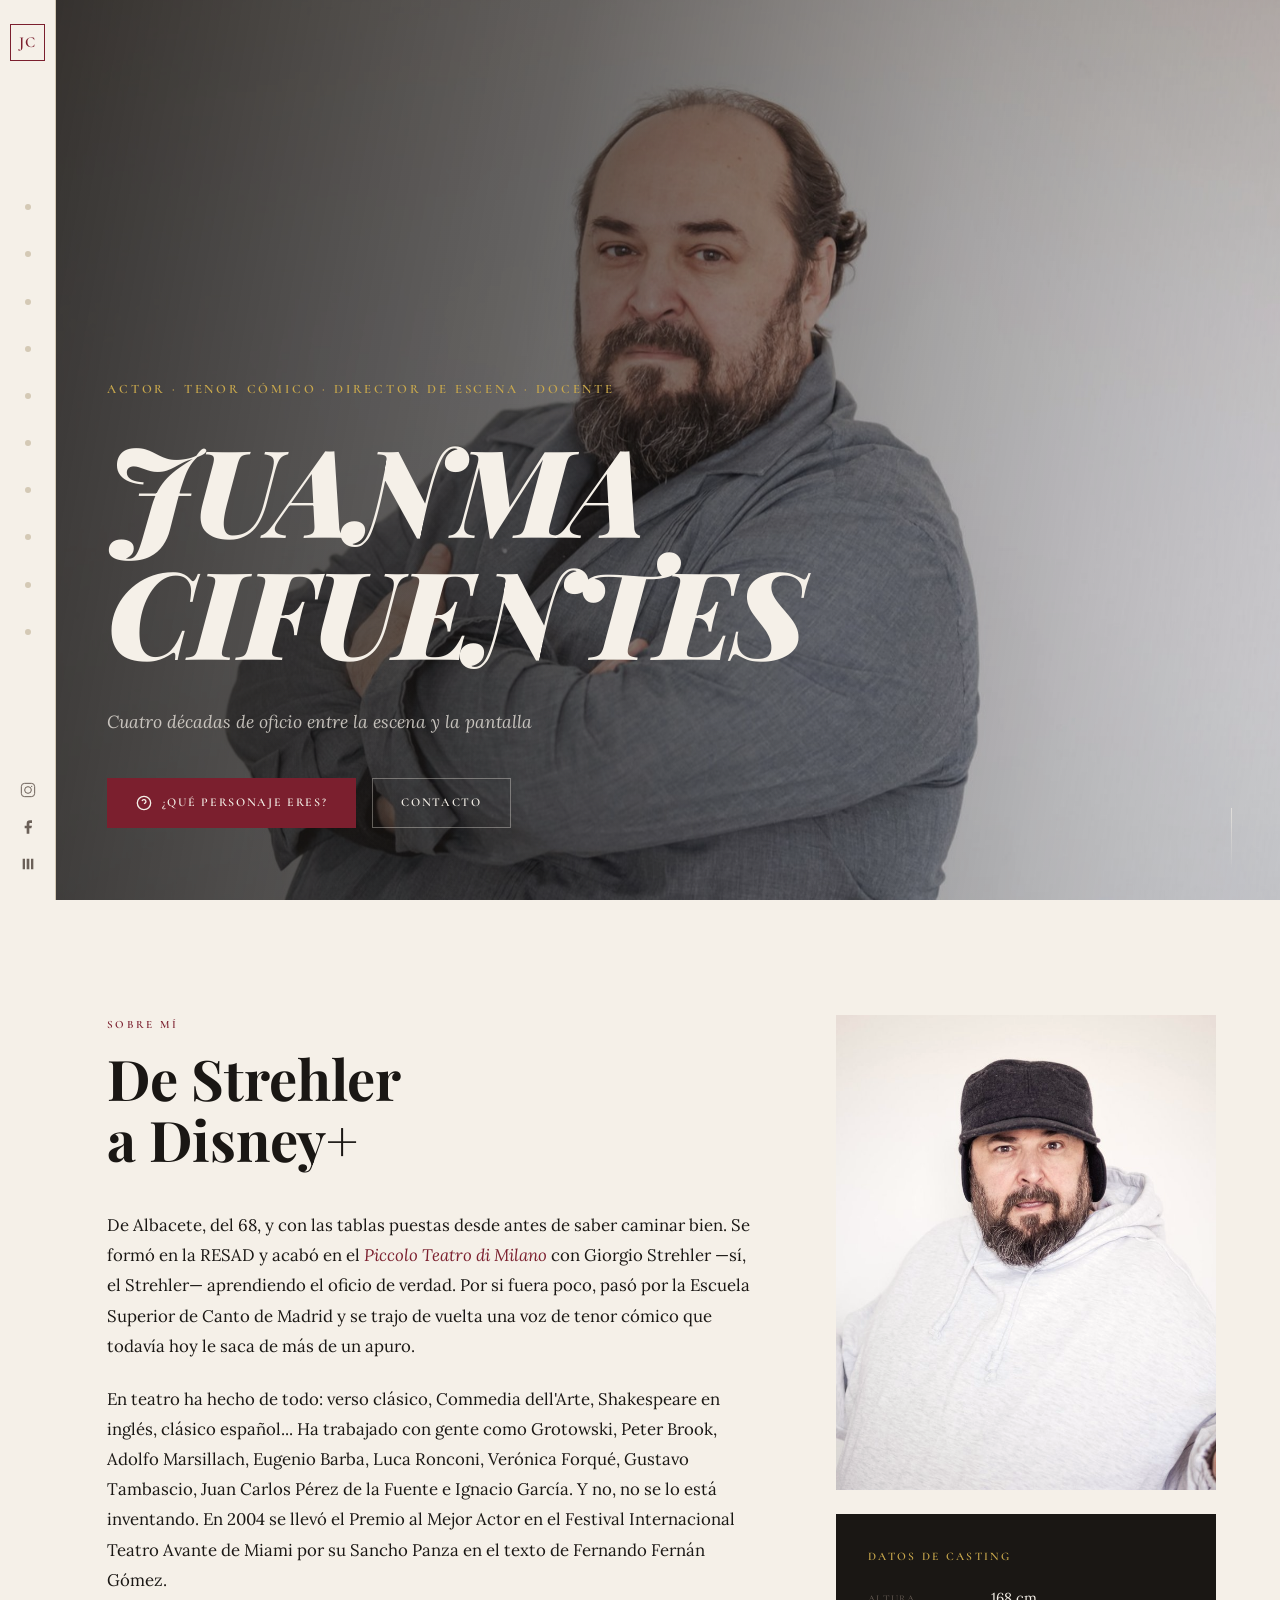
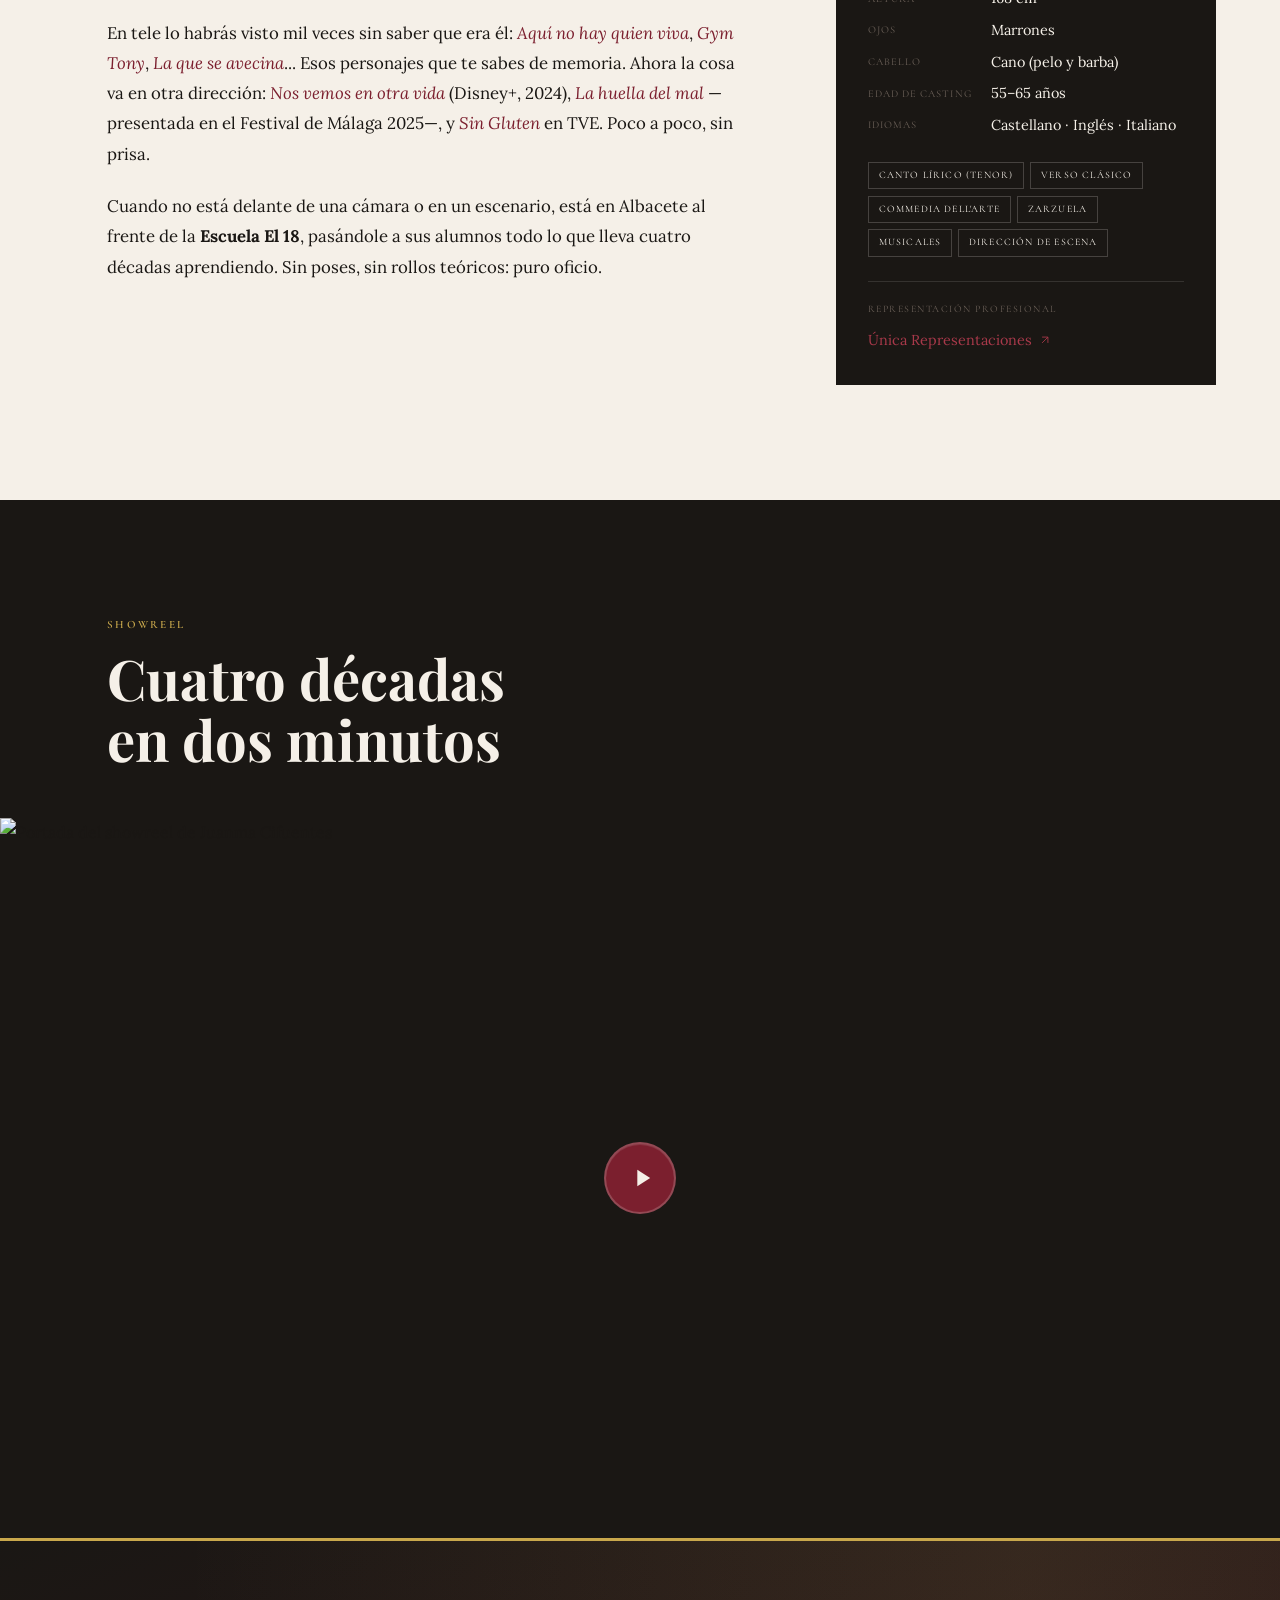
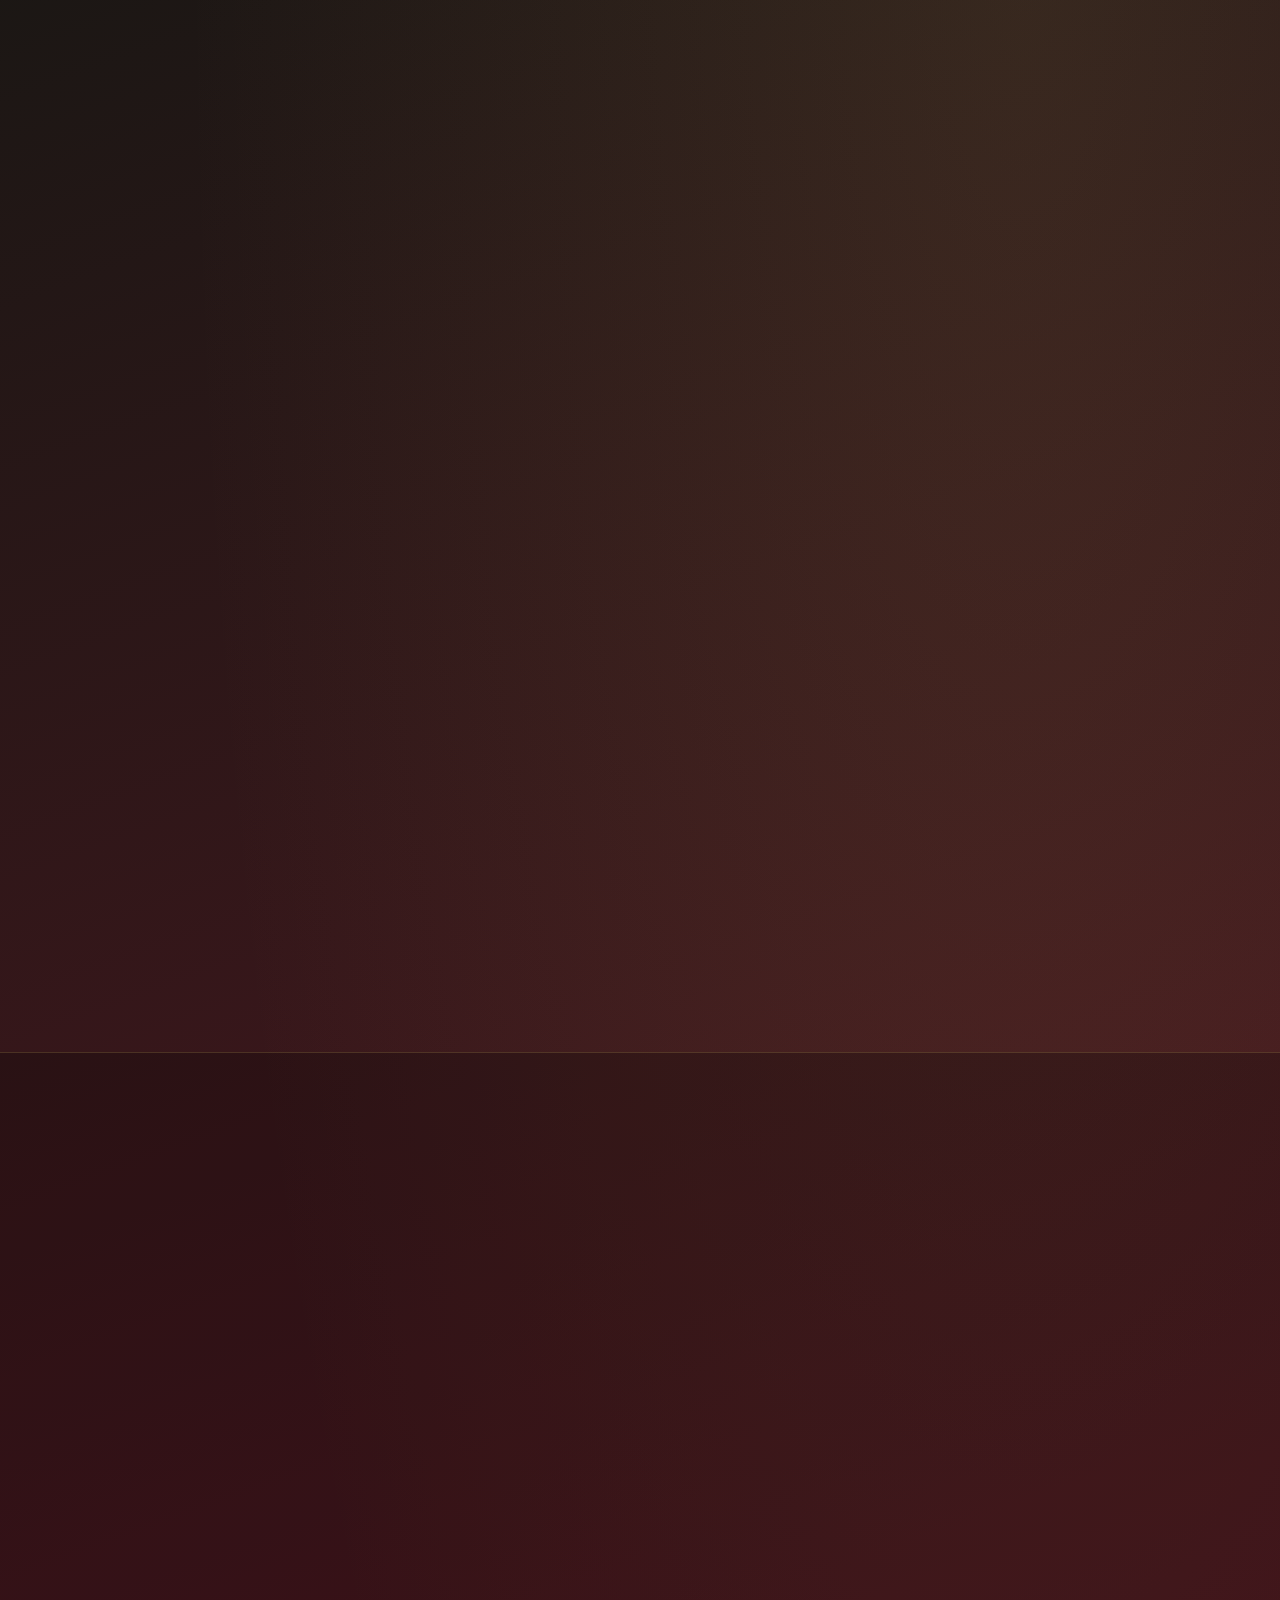
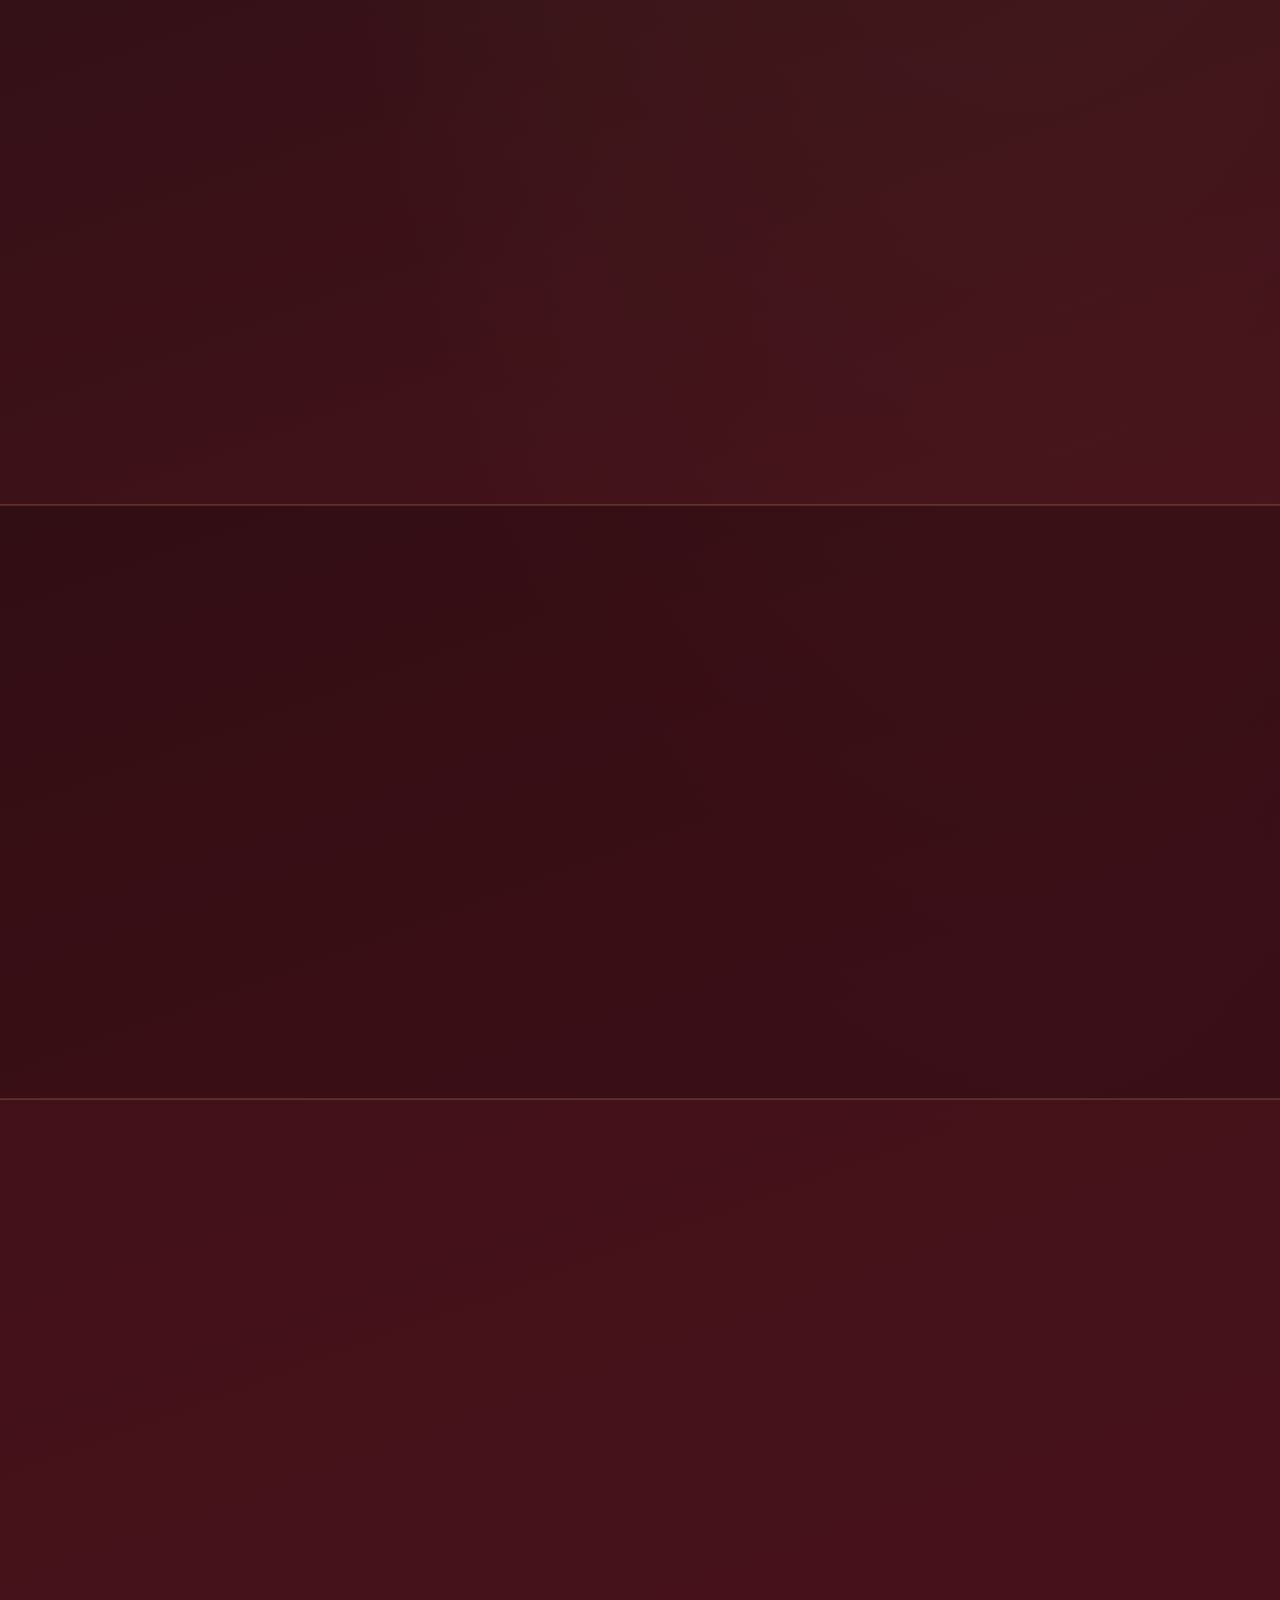
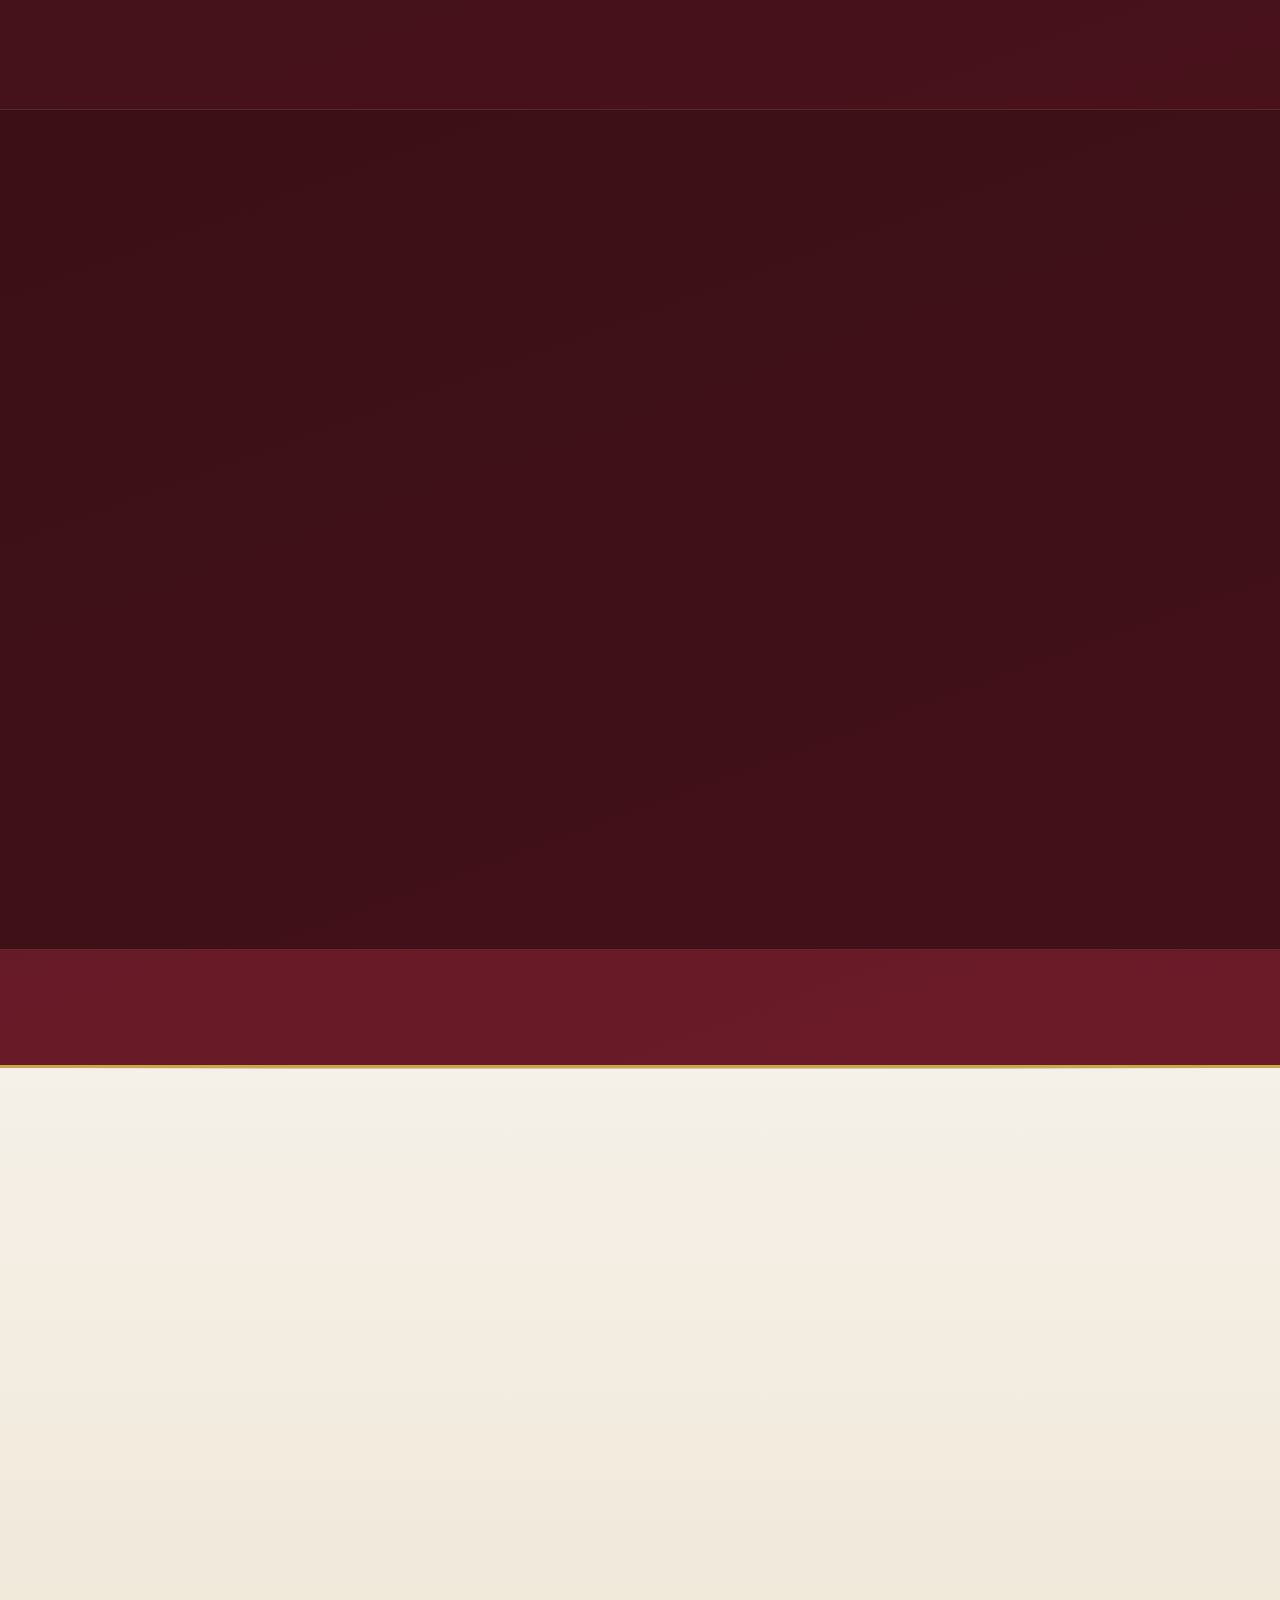
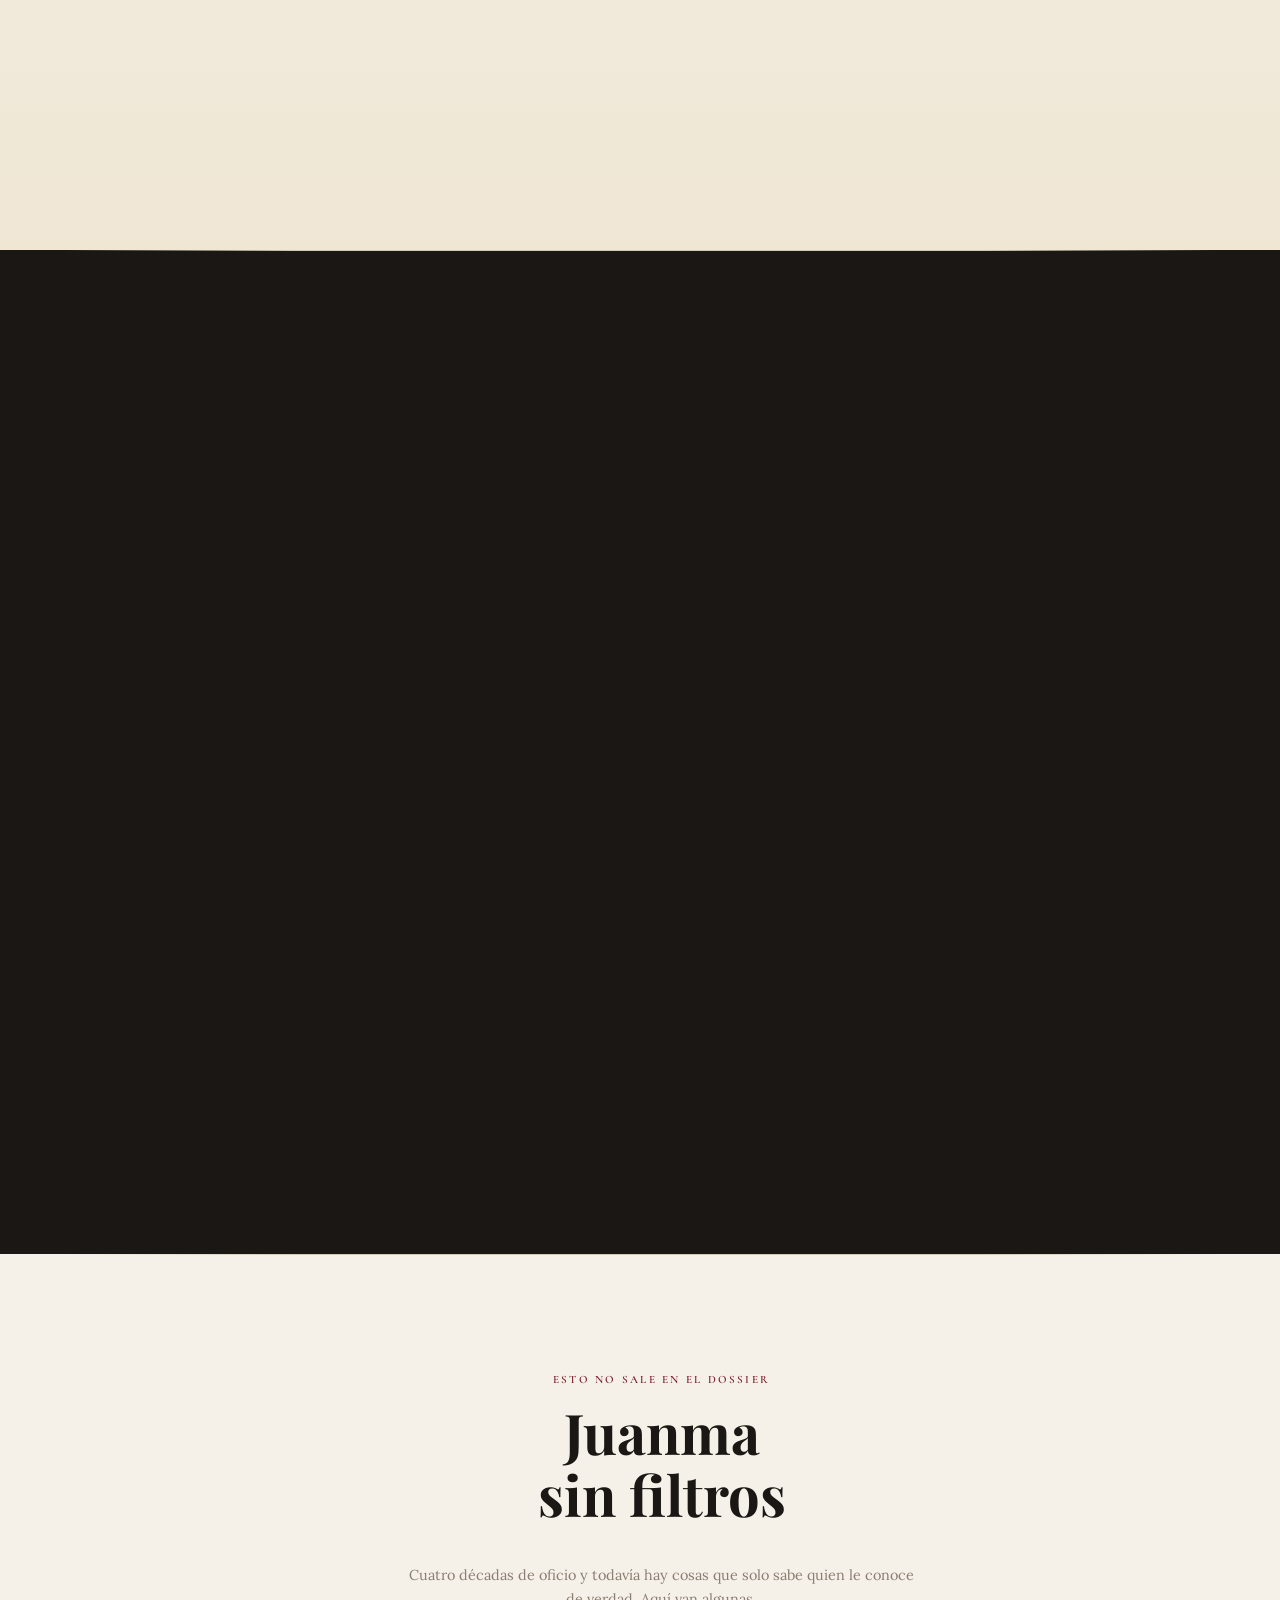
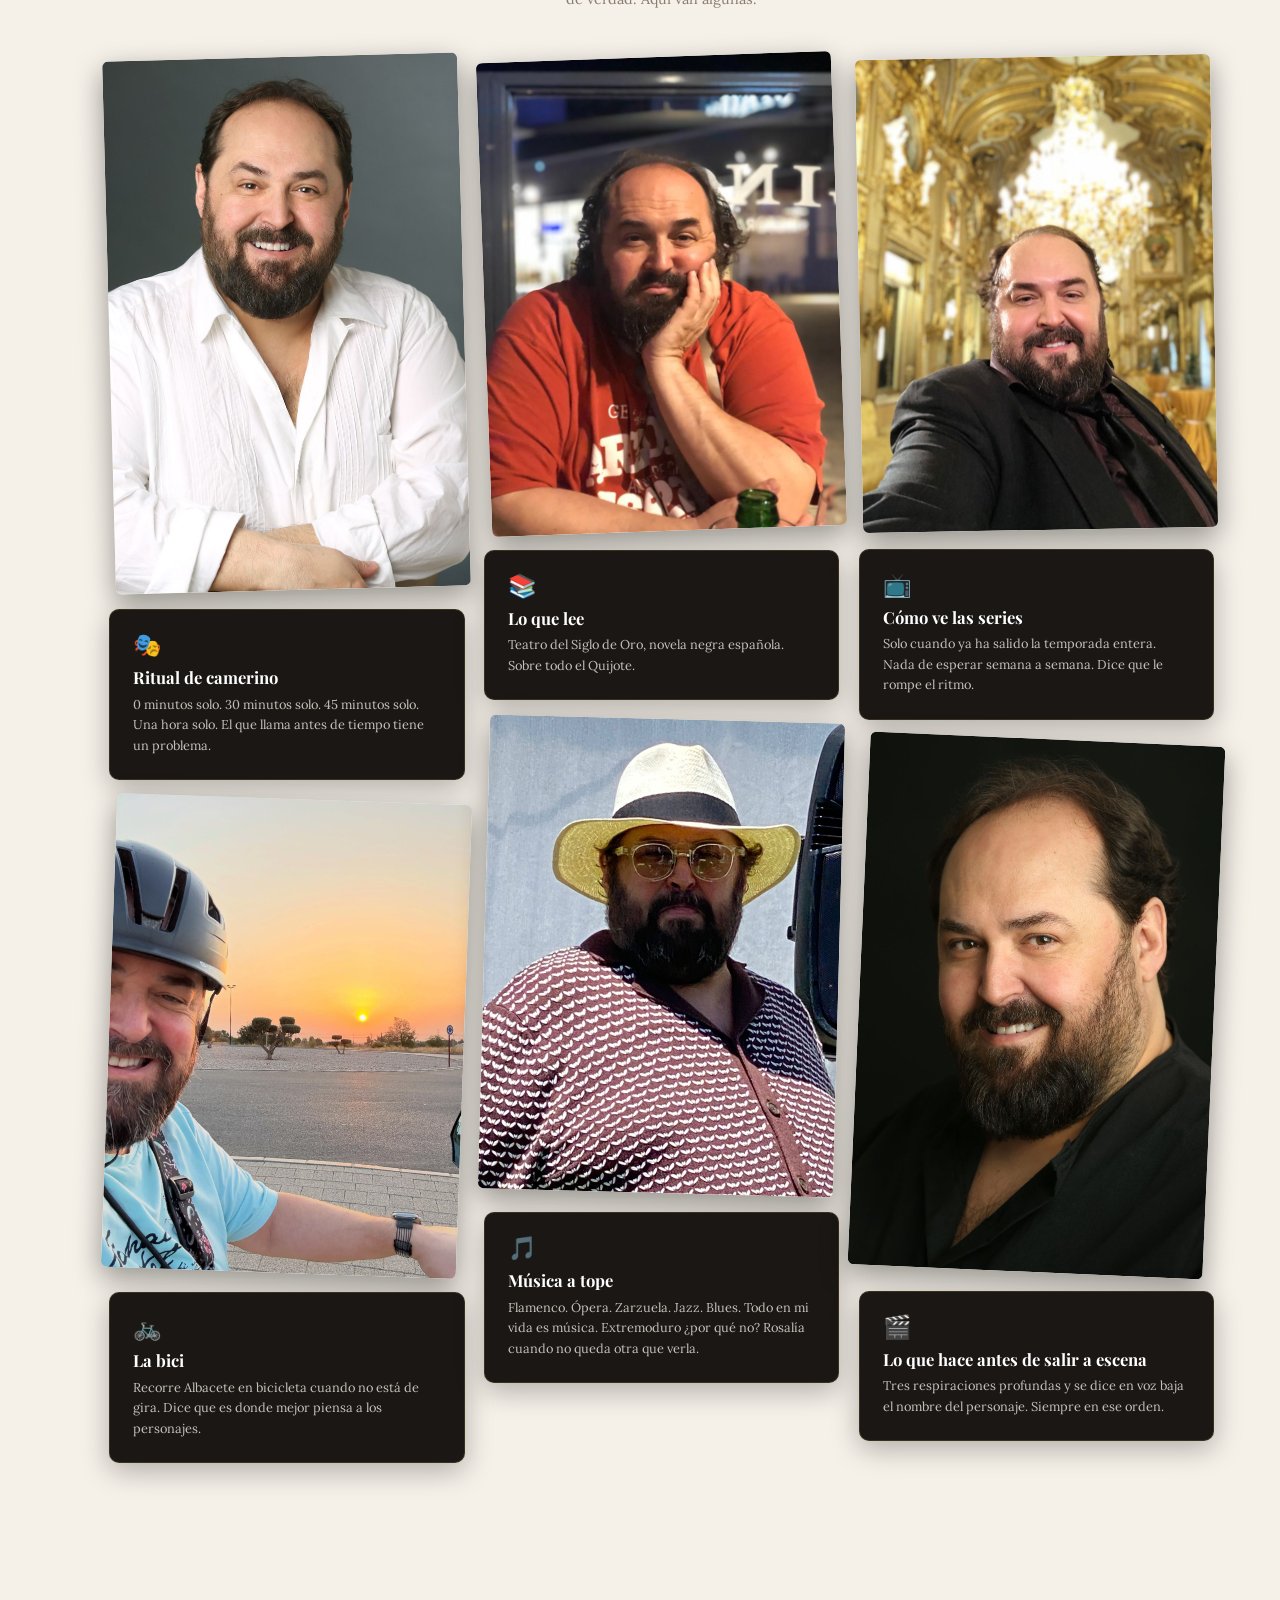
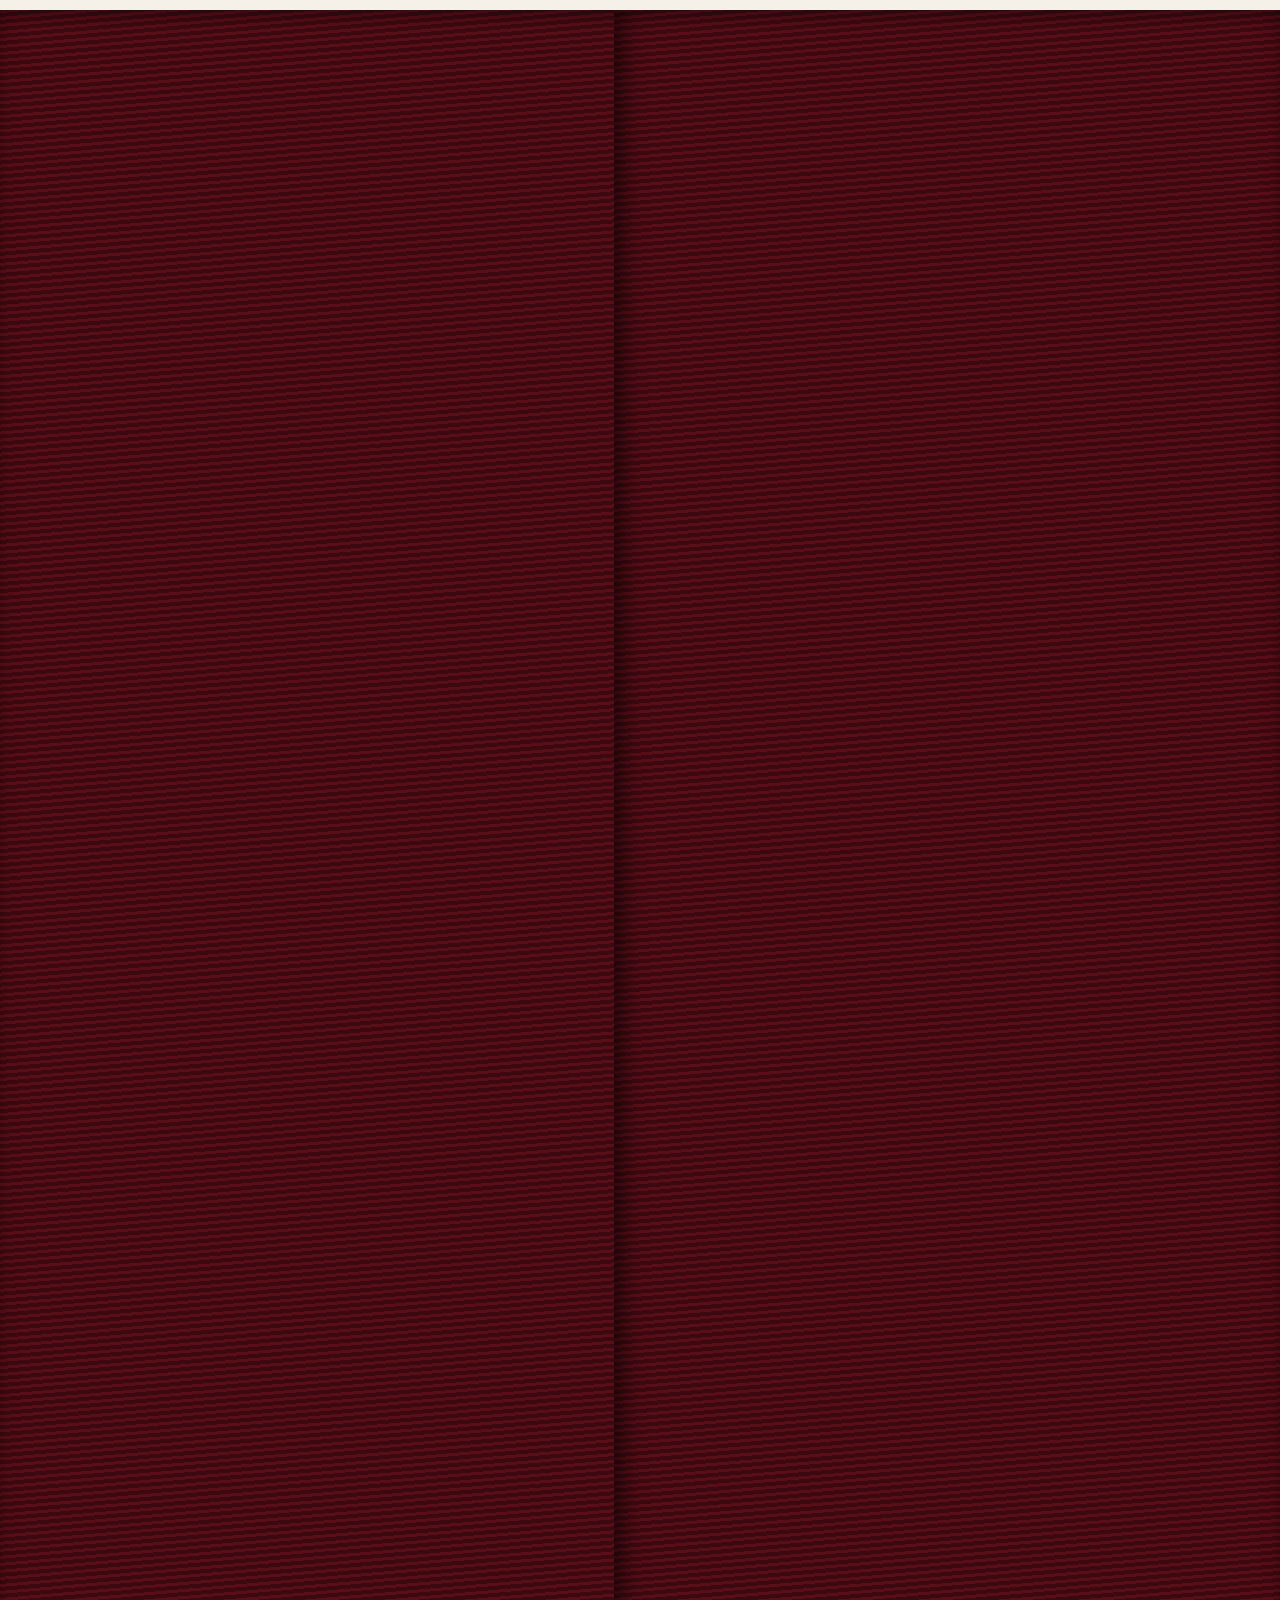
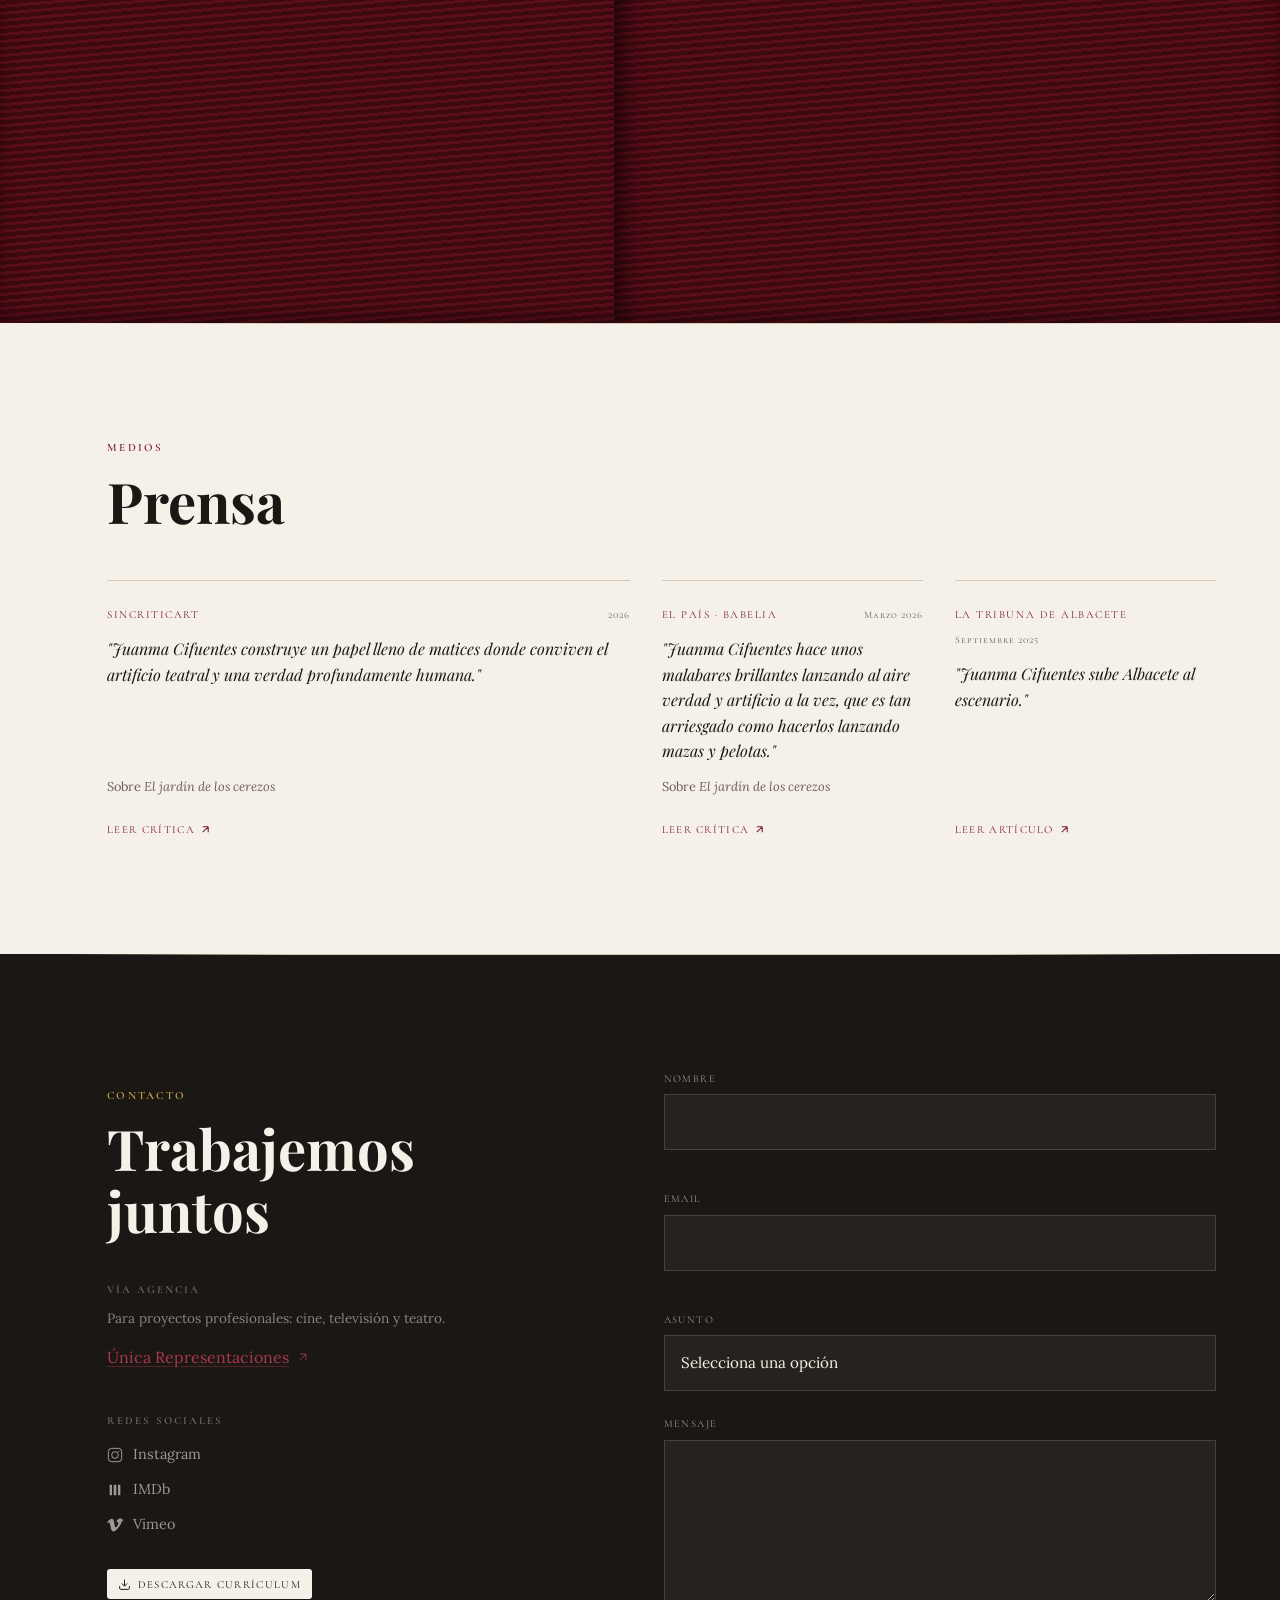
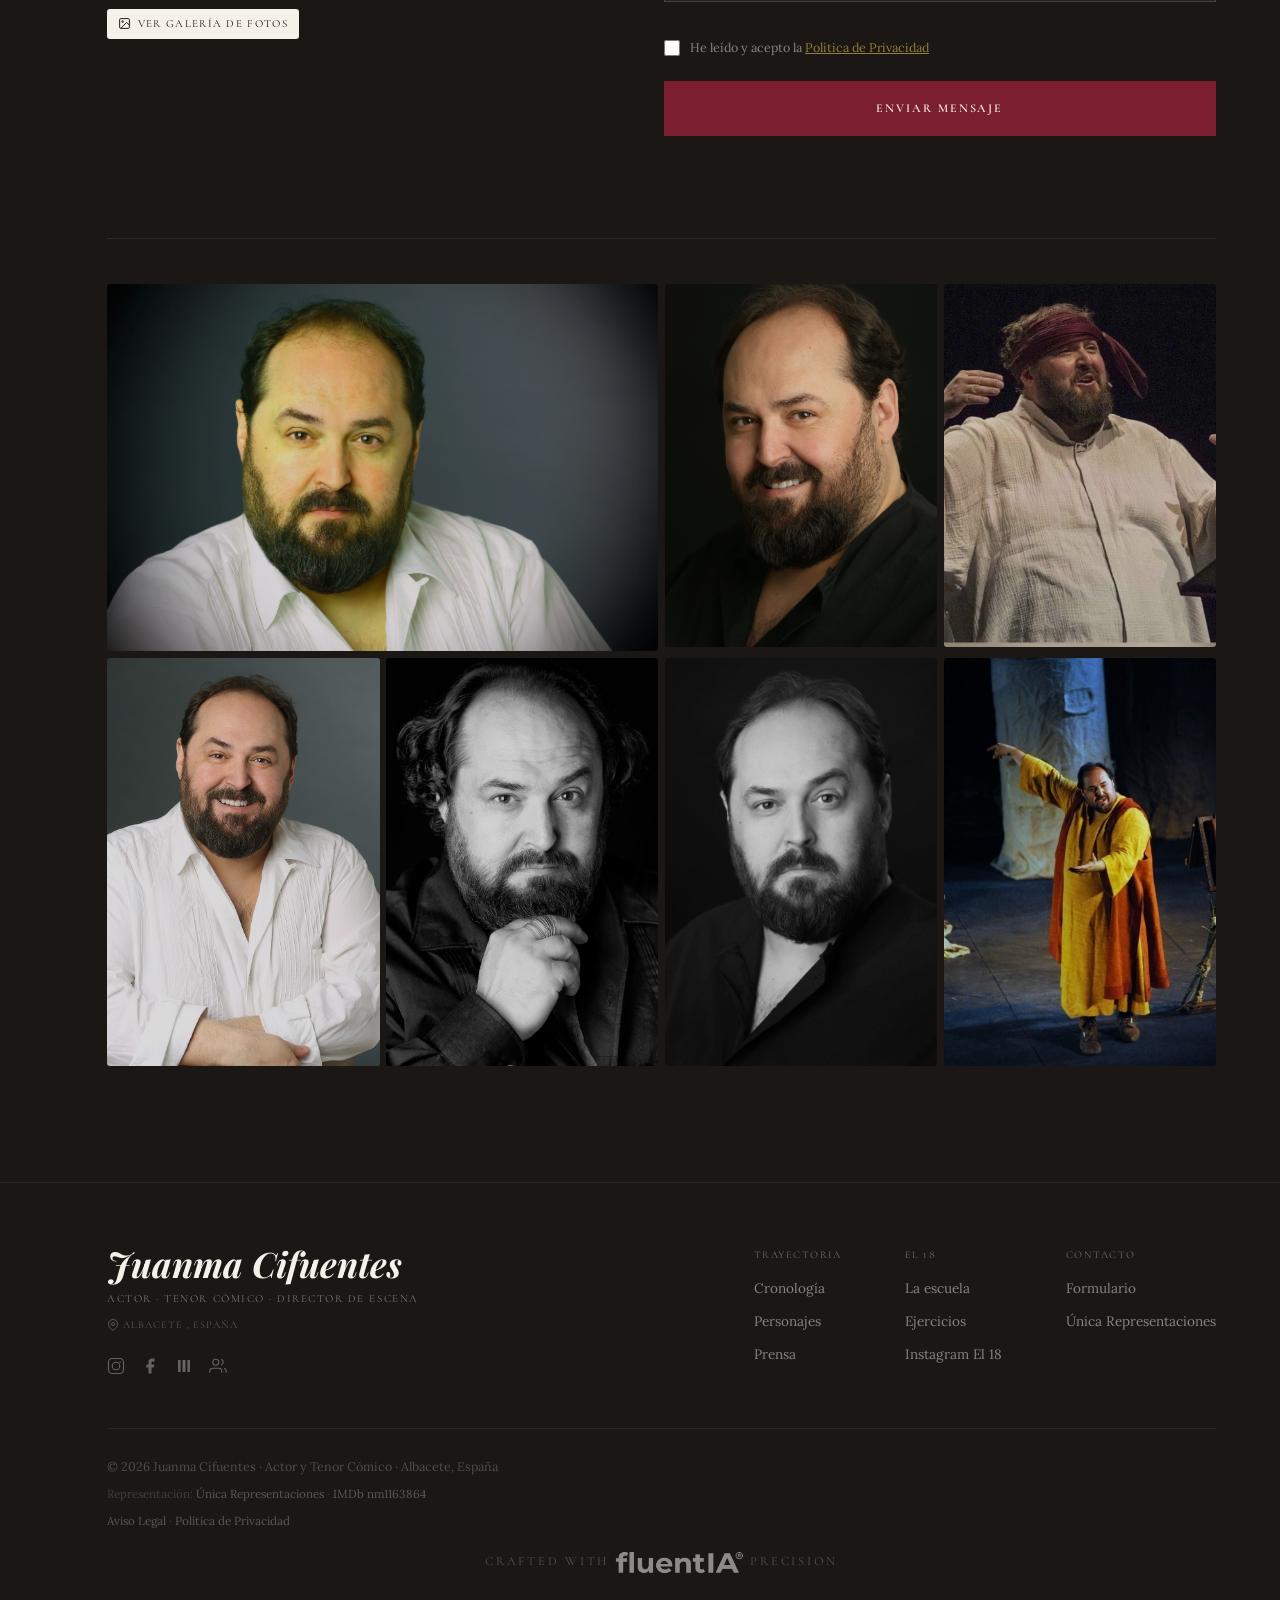
==== commit d74b7960: "feat: formulario de contacto envía mensajes a elcifuentes@gmail.com Configura FormSubmit como destin" ====
--- a/index.html
+++ b/index.html
@@ -892,7 +892,18 @@
           </div>
 
           <div class="contacto-form-col">
-            <form class="contacto-form" id="contacto-form" action="https://formspree.io/f/XXXXX" method="POST" novalidate aria-label="Formulario de contacto directo">
+            <!-- FormSubmit.co — los mensajes llegan a elcifuentes@gmail.com.
+                 La PRIMERA vez que se envíe un mensaje, FormSubmit manda un correo de
+                 activación a ese Gmail: hay que pulsar "Activate" una sola vez. Después funciona solo.
+                 Sin registro ni claves. -->
+            <form class="contacto-form" id="contacto-form" action="https://formsubmit.co/ajax/elcifuentes@gmail.com" method="POST" novalidate aria-label="Formulario de contacto directo">
+              <!-- Asunto del email que recibe Juanma -->
+              <input type="hidden" name="_subject" value="Nuevo mensaje desde juanmacifuentes.es">
+              <!-- Email en formato tabla (más legible) y sin captcha para el envío AJAX -->
+              <input type="hidden" name="_template" value="table">
+              <input type="hidden" name="_captcha" value="false">
+              <!-- Honeypot anti-spam (los bots lo rellenan, las personas no lo ven) -->
+              <input type="text" name="_honey" tabindex="-1" autocomplete="off" aria-hidden="true" style="position:absolute;left:-9999px;width:1px;height:1px;opacity:0;">
               <div class="form-group">
                 <label class="form-label" for="campo-nombre">Nombre</label>
                 <input class="form-input" type="text" id="campo-nombre" name="nombre" autocomplete="name" required aria-required="true" aria-describedby="error-nombre">
--- a/styles.css
+++ b/styles.css
@@ -2782,19 +2782,21 @@
 
 
 /* ---------- 5 · JUANMA SIN FILTROS ---------- */
-.jo{background:var(--color-fondo);color:var(--color-texto);overflow:hidden}
-.jo-header{text-align:center;max-width:52ch;margin:0 auto clamp(3rem,7vh,5rem)}
-.jo-intro{color:var(--color-texto-sec);font-size:1.05rem;line-height:1.65;margin-top:.8em}
+.jo{background:var(--color-fondo);color:var(--color-texto);overflow-x:clip}
+.jo-header{text-align:center;max-width:52ch;margin:0 auto clamp(2rem,5vh,4rem)}
+.jo-intro{color:var(--color-texto-sec);font-size:clamp(.9rem,1.1vw,1.05rem);line-height:1.65;margin-top:.8em}
 
 /* Stage: masonry con columnas CSS — fotos y cards mezclados */
 .jo-stage{
   columns:3;
-  column-gap:clamp(1rem,2vw,1.5rem);
+  column-gap:clamp(.75rem,1.5vw,1.5rem);
+  /* padding lateral para que las rotaciones no queden recortadas por overflow */
+  padding:0 2px 2rem;
 }
 .jo-portrait,.jo-card{
   break-inside:avoid;
   display:block;
-  margin-bottom:clamp(1rem,2vw,1.5rem);
+  margin-bottom:clamp(.75rem,1.5vw,1.5rem);
 }
 
 /* Fotos */
@@ -2810,7 +2812,7 @@
   background:var(--color-fondo-alt);
   border:1px solid rgba(201,168,76,.18);
   border-radius:10px;
-  padding:clamp(1.2rem,2.5vw,1.6rem);
+  padding:clamp(.9rem,1.8vw,1.6rem);
   box-shadow:0 8px 28px rgba(0,0,0,.28);
   transform:rotate(var(--card-tilt,0deg));
   transition:transform .35s var(--ease-out),box-shadow .35s;
@@ -2820,15 +2822,22 @@
   transform:rotate(0deg) translateY(-5px) !important;
   box-shadow:0 20px 48px rgba(0,0,0,.4);
 }
-.jo-card-emoji{font-size:1.8rem;line-height:1;display:block;margin-bottom:.5em}
+.jo-card-emoji{font-size:clamp(1.4rem,1.8vw,1.8rem);line-height:1;display:block;margin-bottom:.5em}
 .jo-card-title{font-family:var(--font-display);font-weight:700;
-  font-size:clamp(.95rem,1.6vw,1.2rem);color:#fff;
+  font-size:clamp(.85rem,1.3vw,1.2rem);color:#fff;
   margin:0 0 .45em;line-height:1.15}
-.jo-card-body{color:rgba(245,240,232,.78);font-size:.9rem;line-height:1.6;margin:0}
-
-/* Responsive */
-@media(max-width:860px){.jo-stage{columns:2}}
-@media(max-width:480px){.jo-stage{columns:1}.jo-portrait{transform:none !important}}
+.jo-card-body{color:rgba(245,240,232,.78);font-size:clamp(.78rem,1vw,.9rem);line-height:1.6;margin:0}
+
+/* Responsive — portátil mediano (MacBook 13-14") */
+@media(max-width:1100px){
+  .jo-stage{columns:2;column-gap:clamp(.75rem,2vw,1.25rem)}
+  /* Sin rotación en 2 columnas: más espacio, menos riesgo de recorte */
+  .jo-portrait{transform:none !important}
+  .jo-card{transform:none !important}
+  .jo-card:hover{transform:translateY(-4px) !important}
+}
+@media(max-width:600px){.jo-stage{columns:1}}
+@media(max-width:480px){.jo-portrait{transform:none !important}}
 
 /* ===== Failsafe: si main.js no se ejecuta, no dejar pantalla de carga colgada ===== */
 #loading-screen { animation: ls-failsafe 0s linear 4s forwards; }
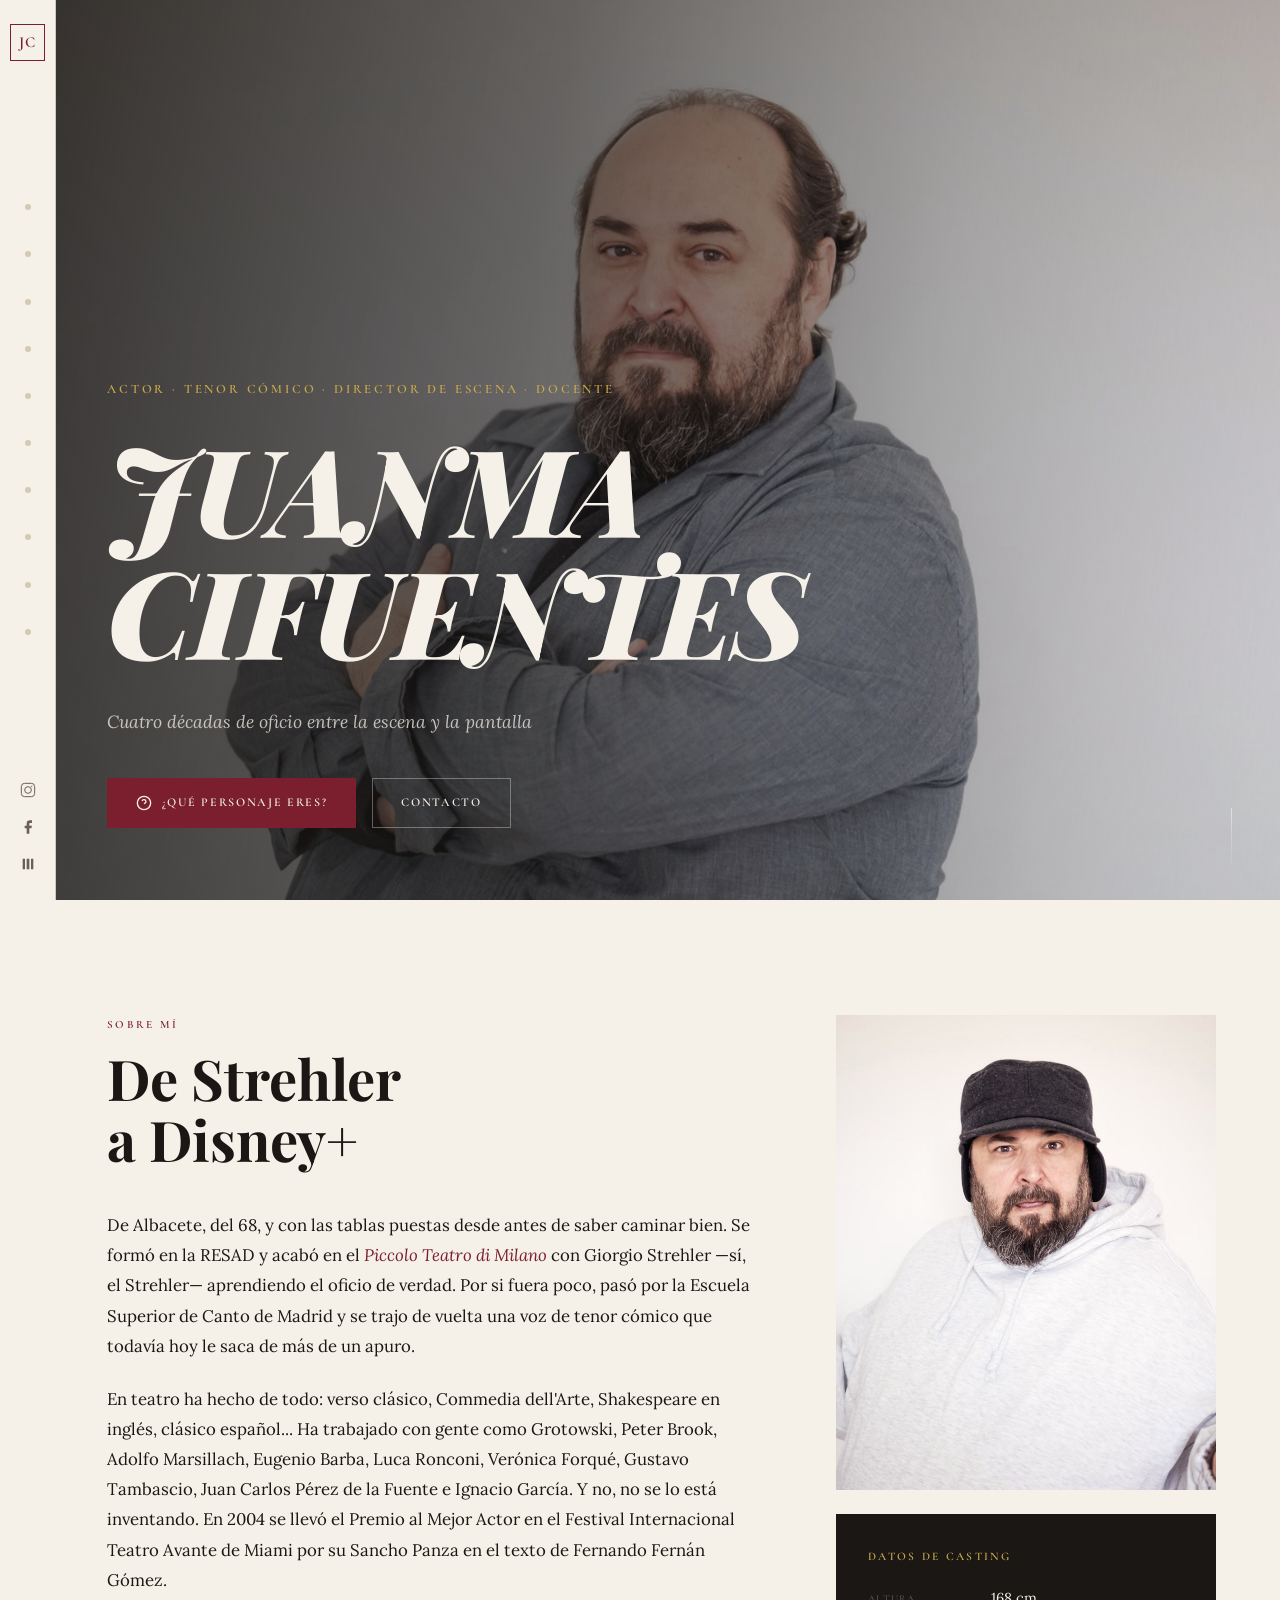
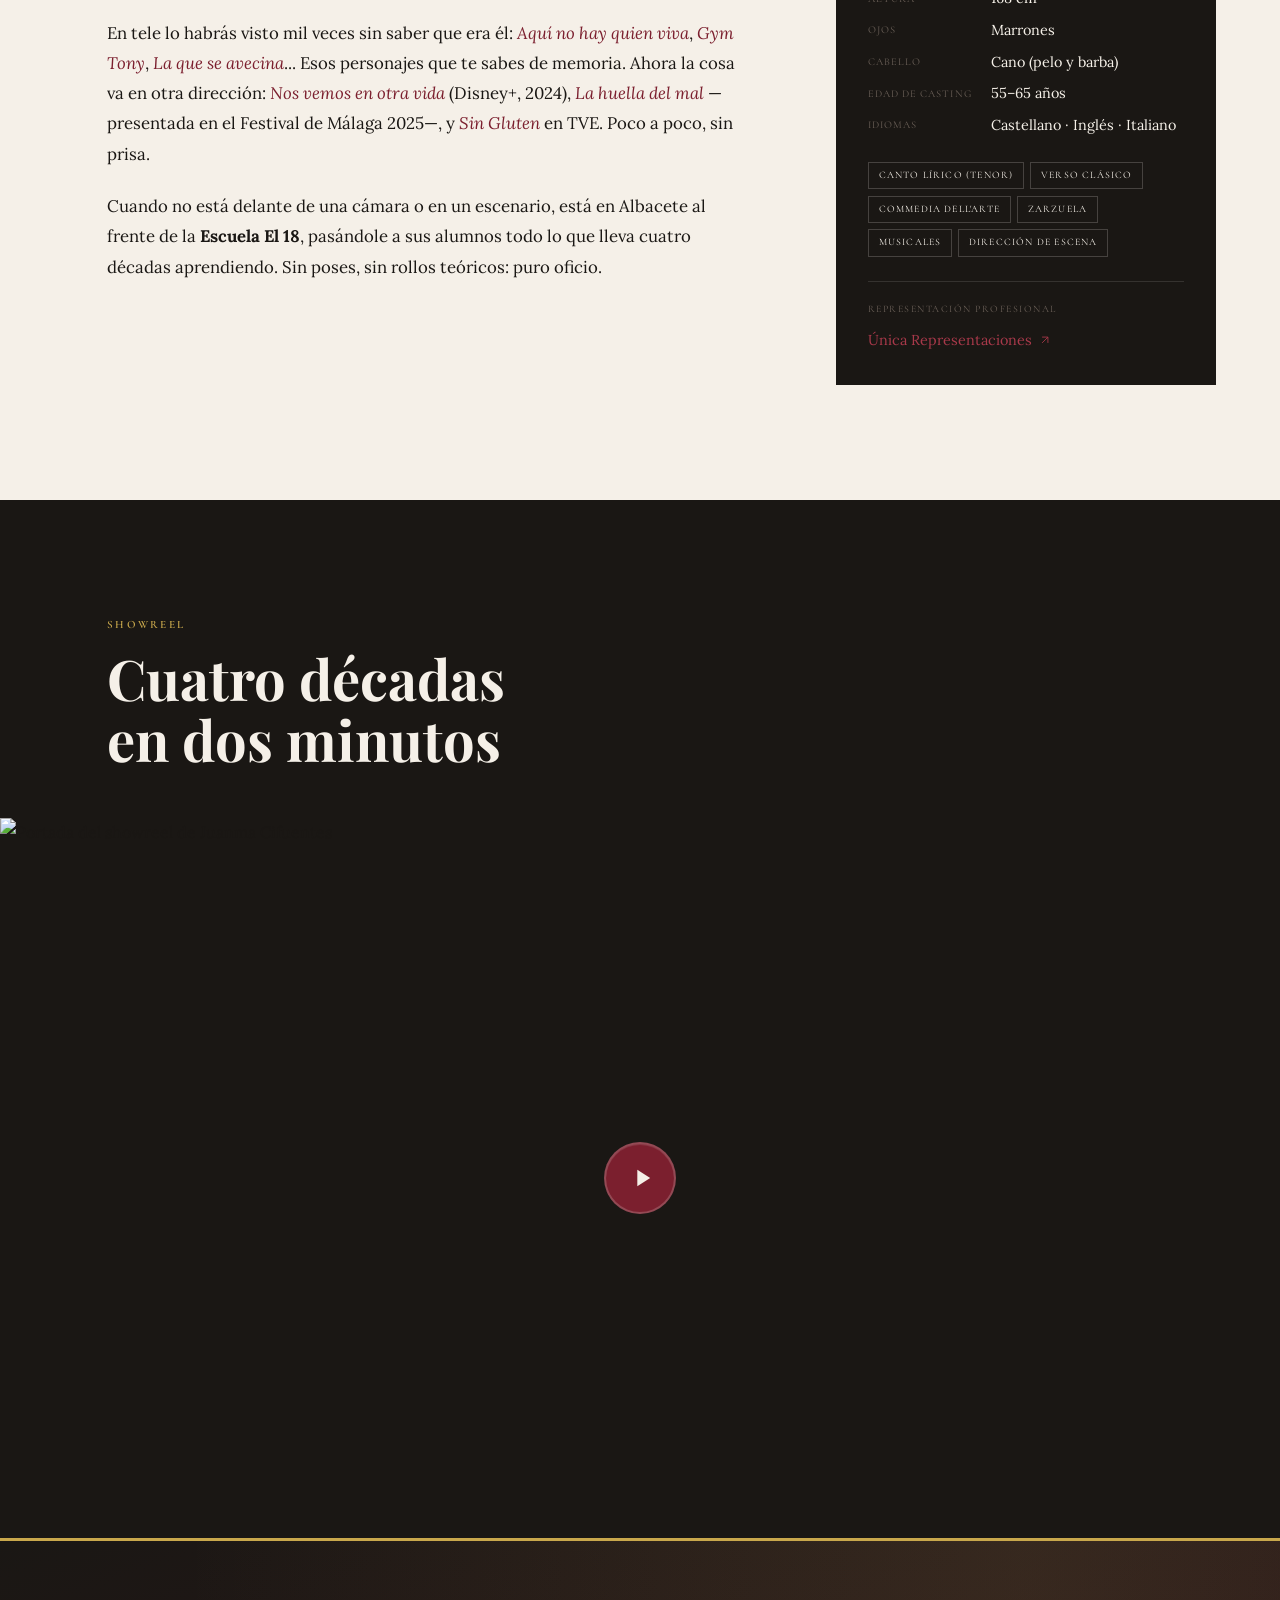
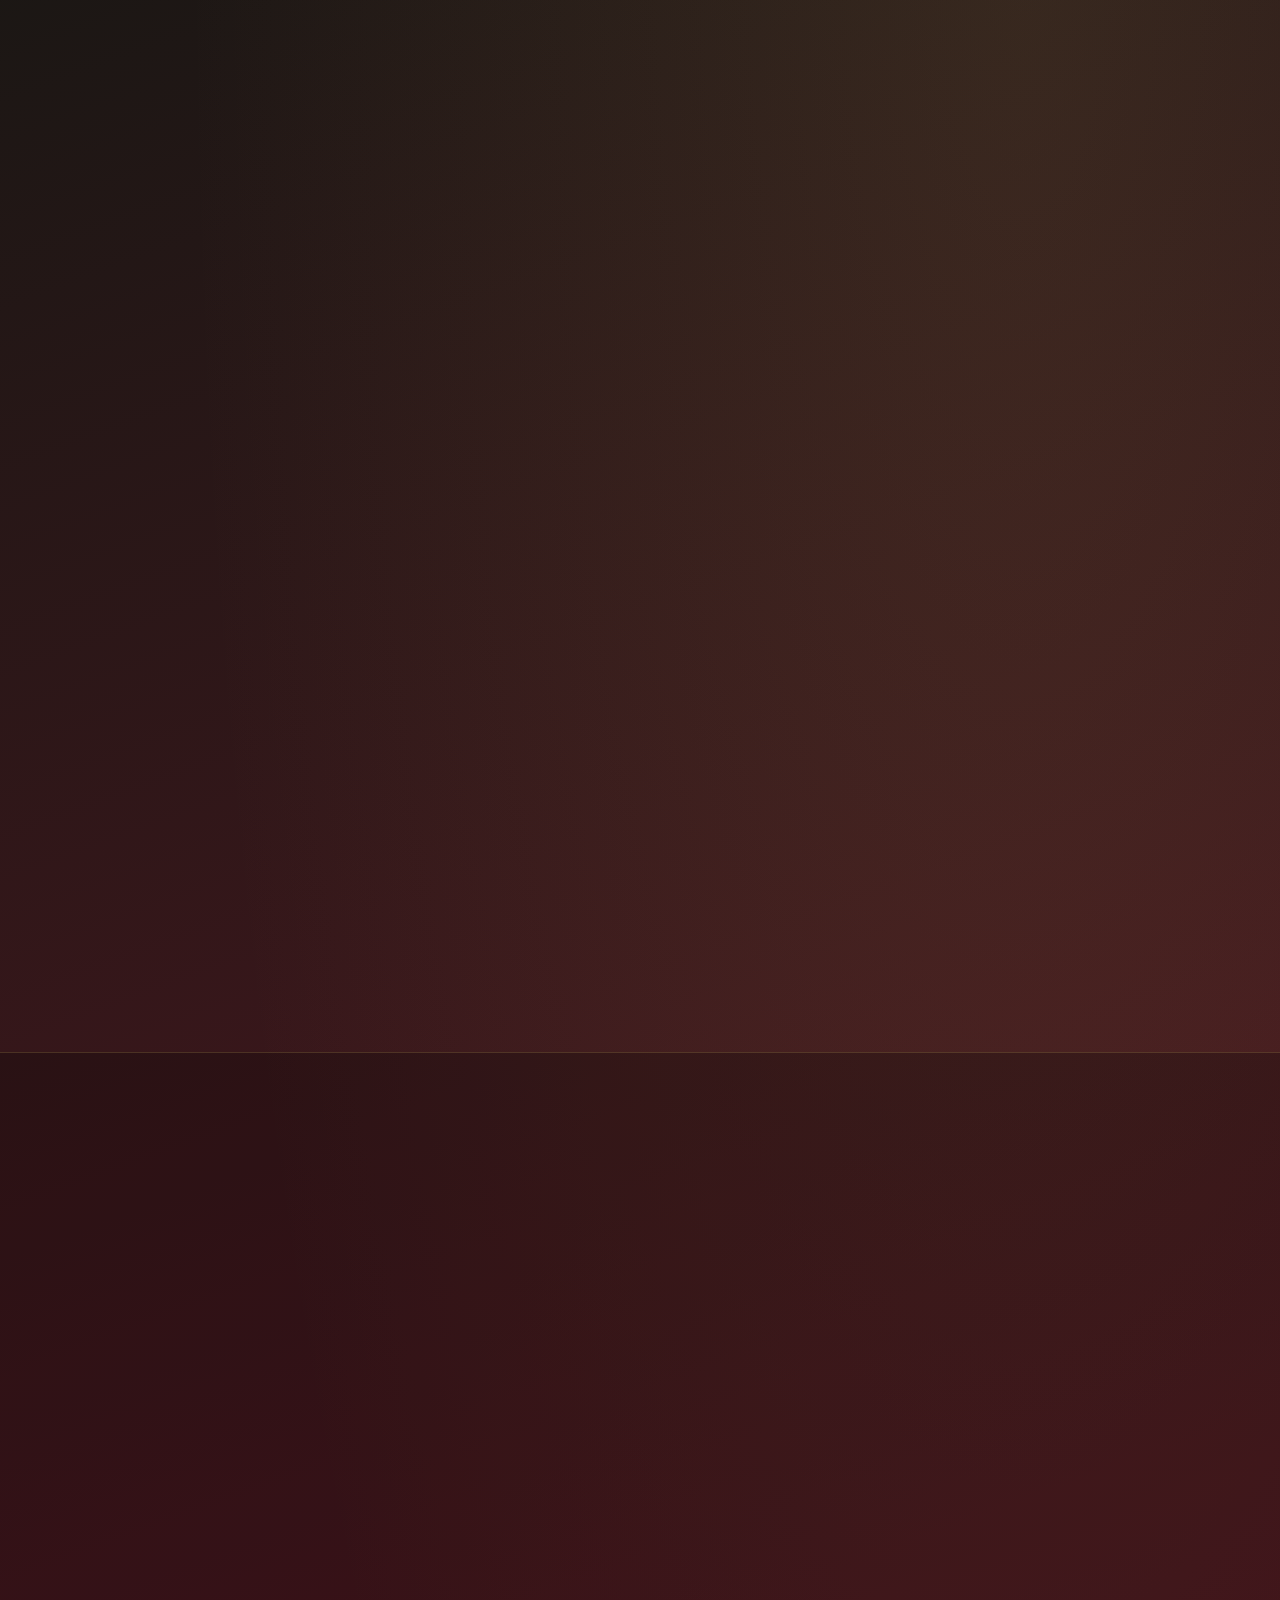
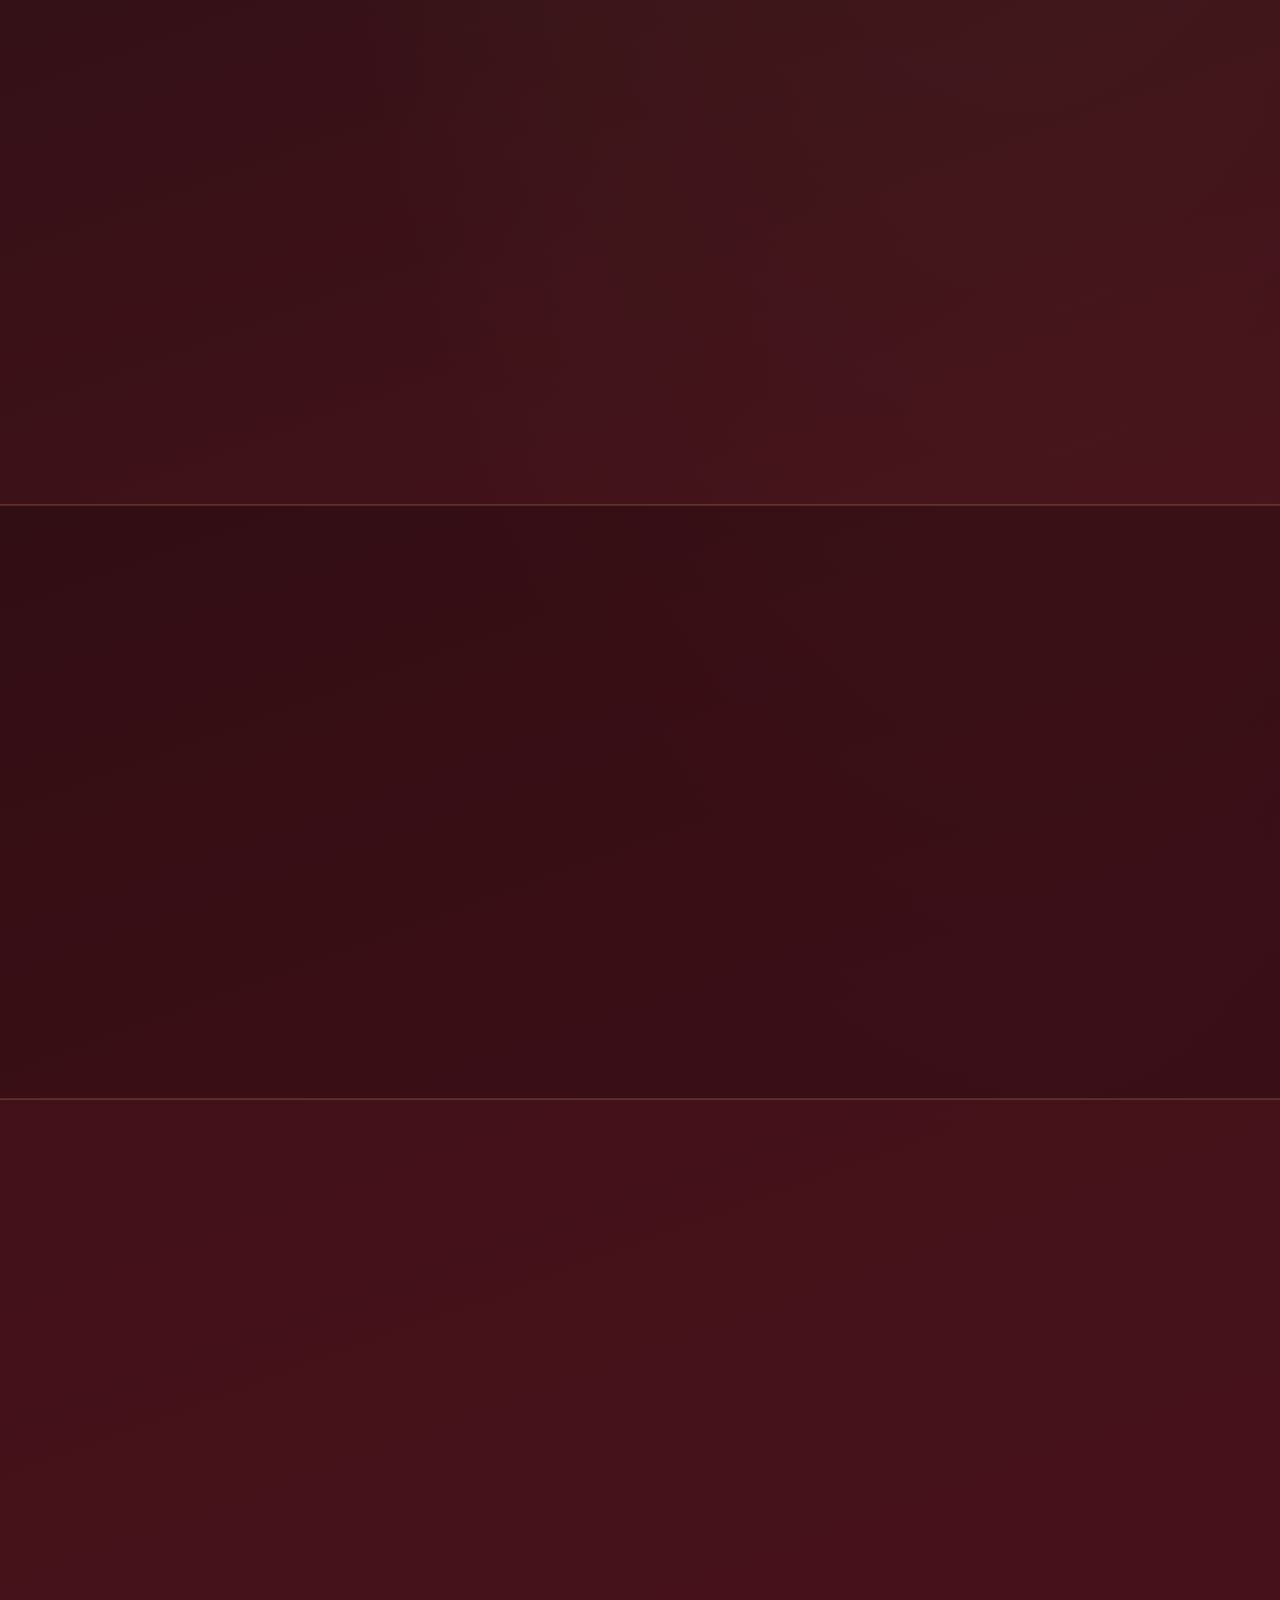
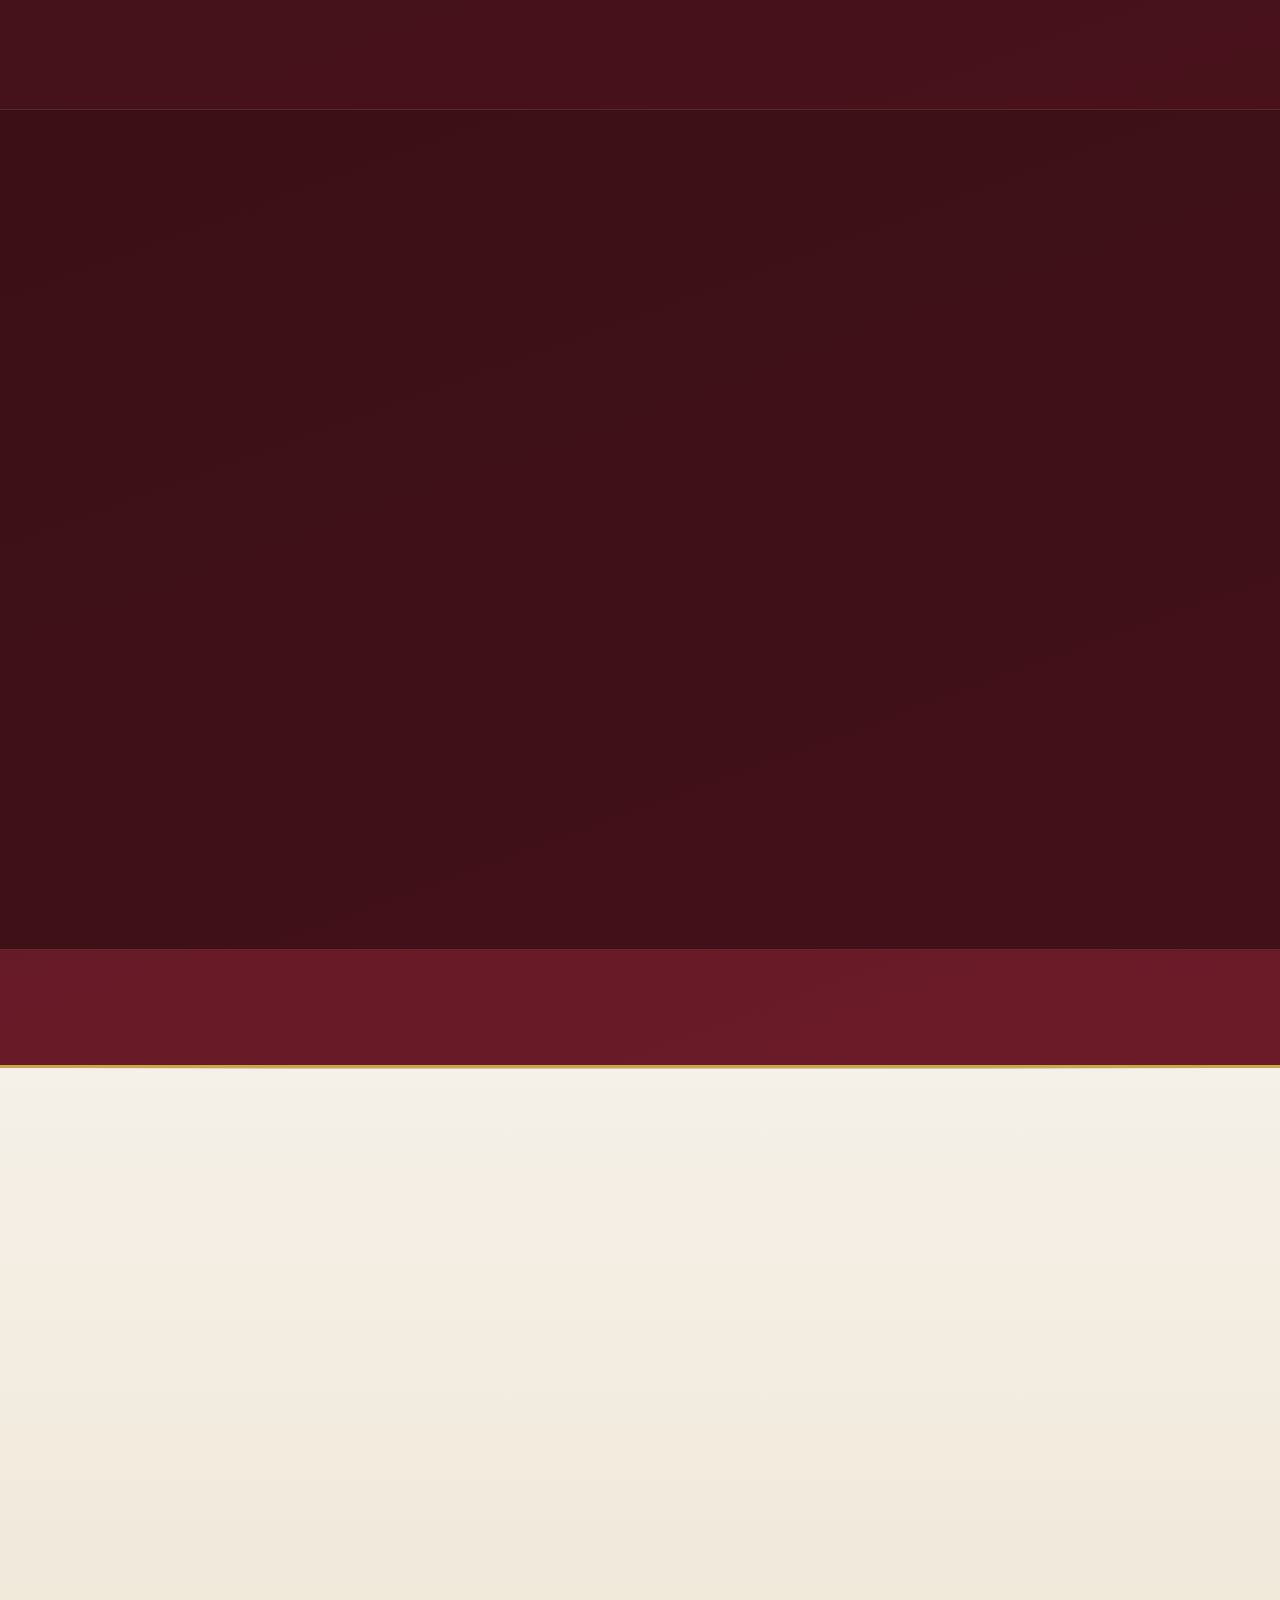
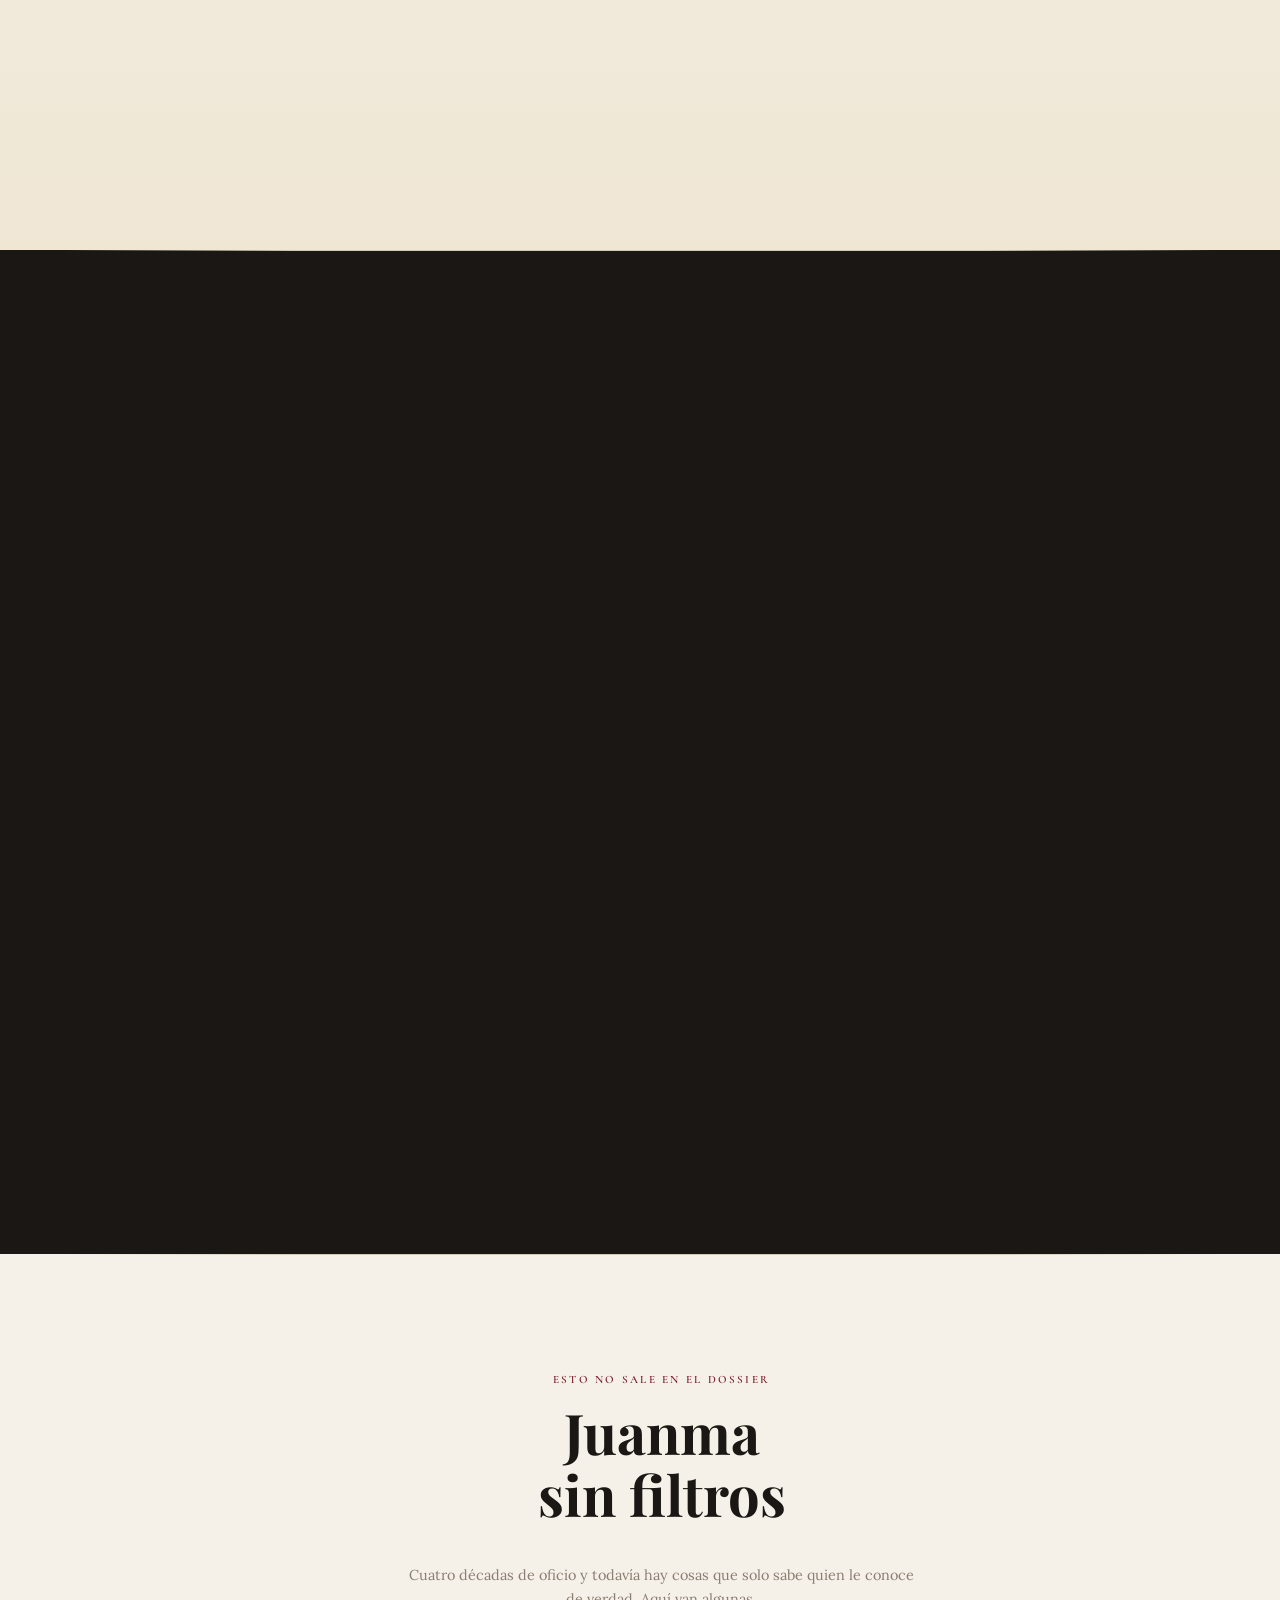
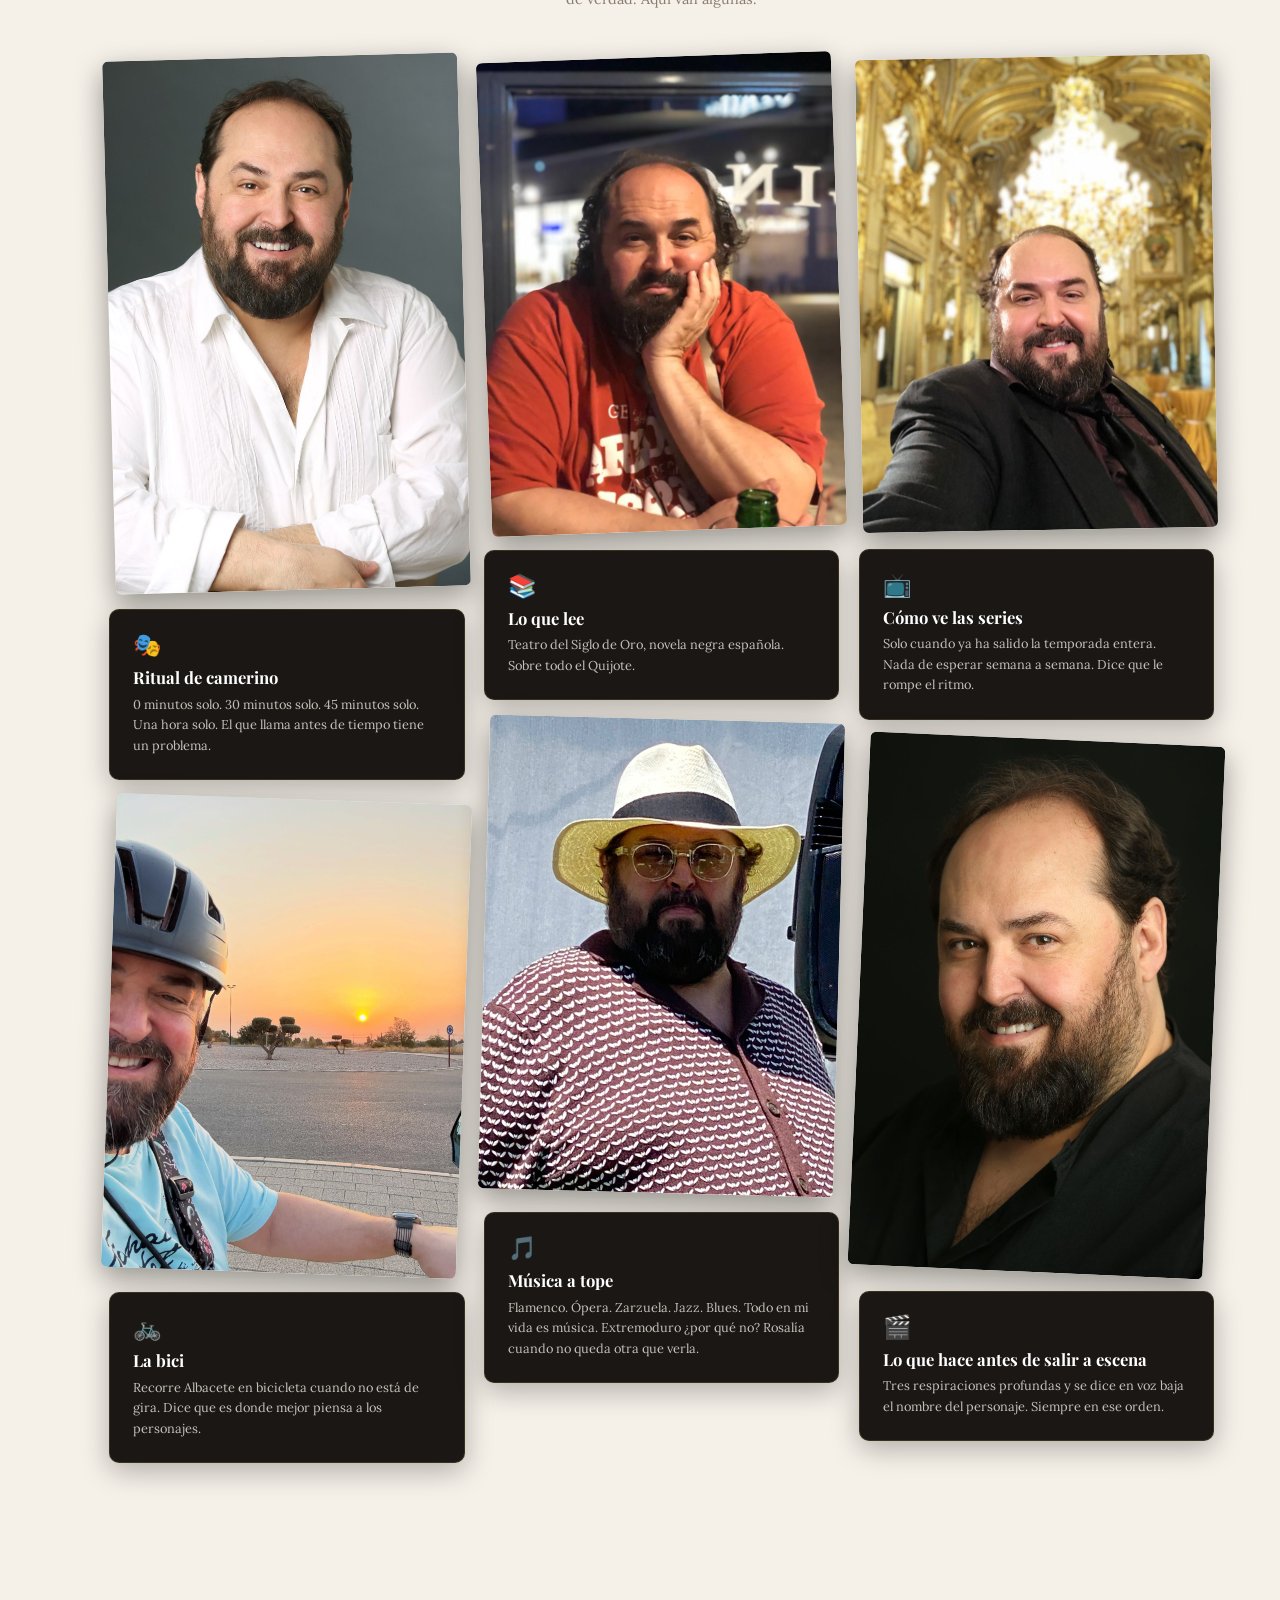
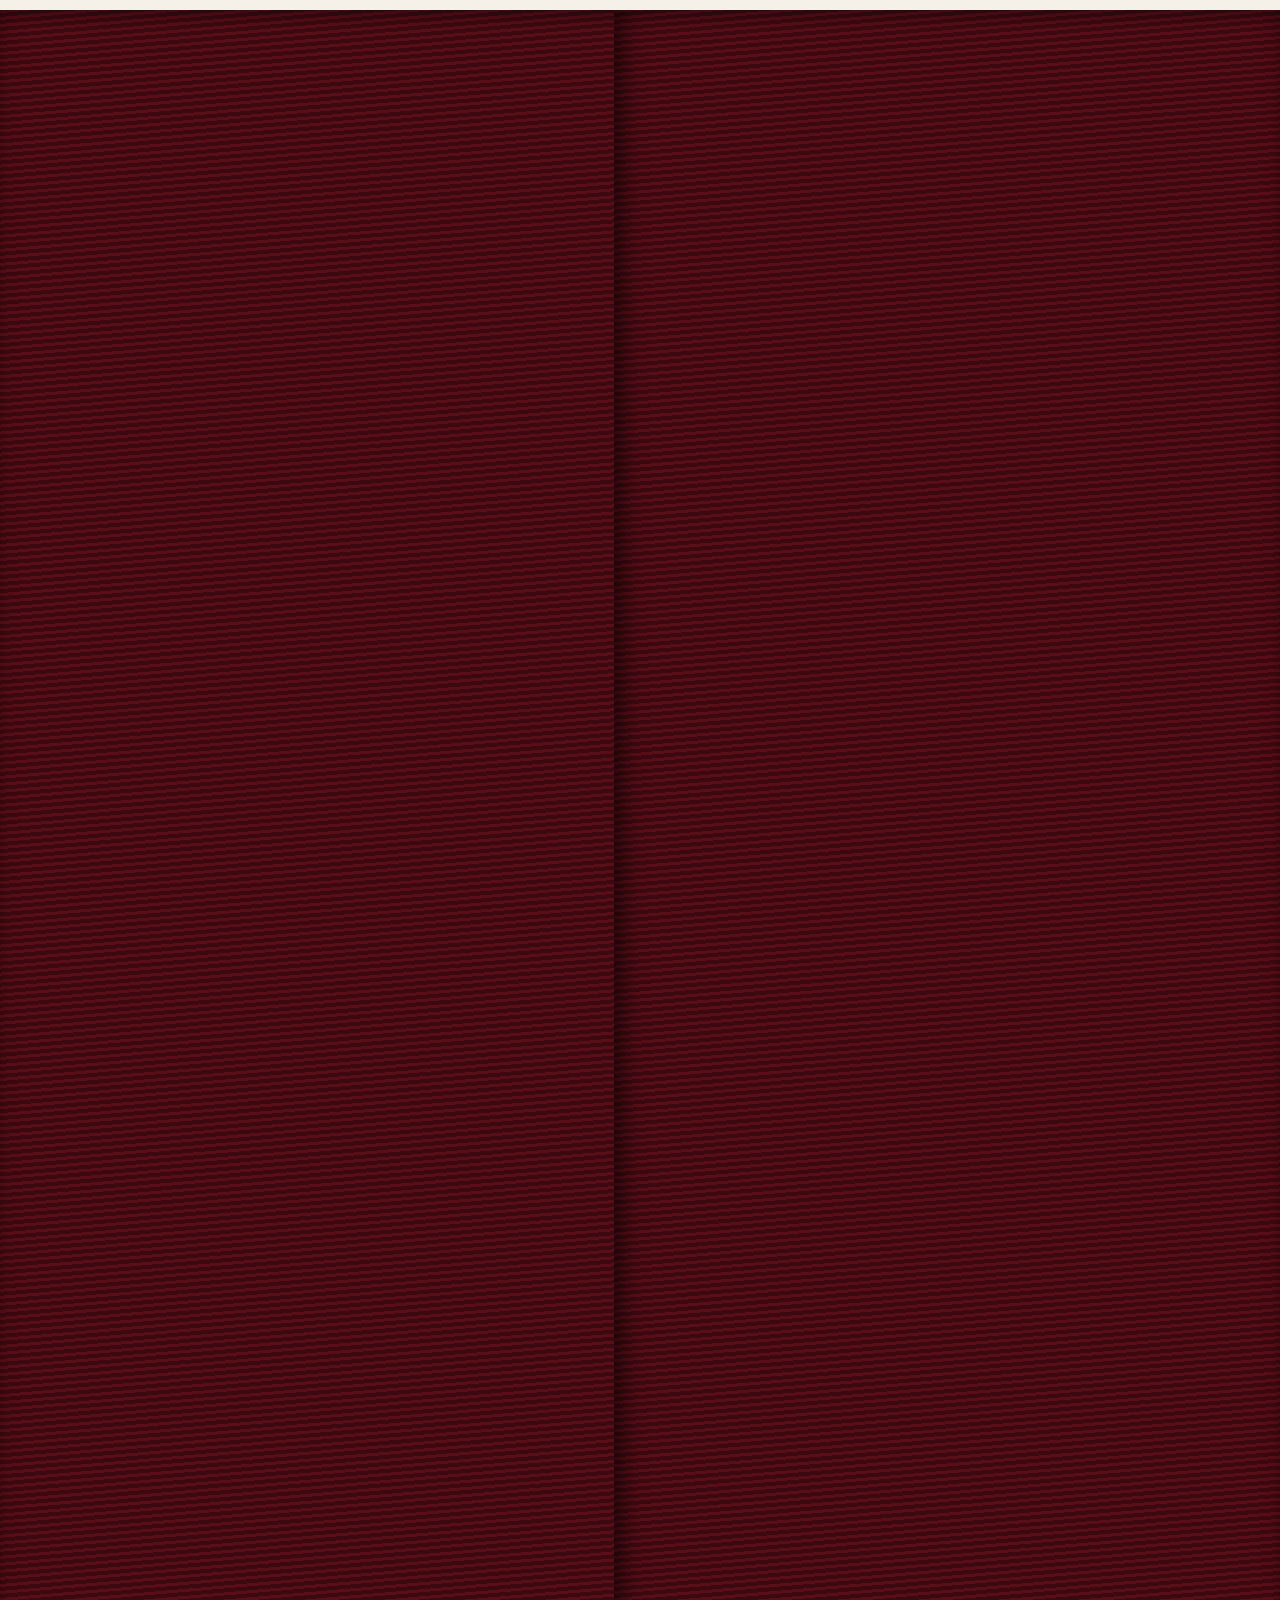
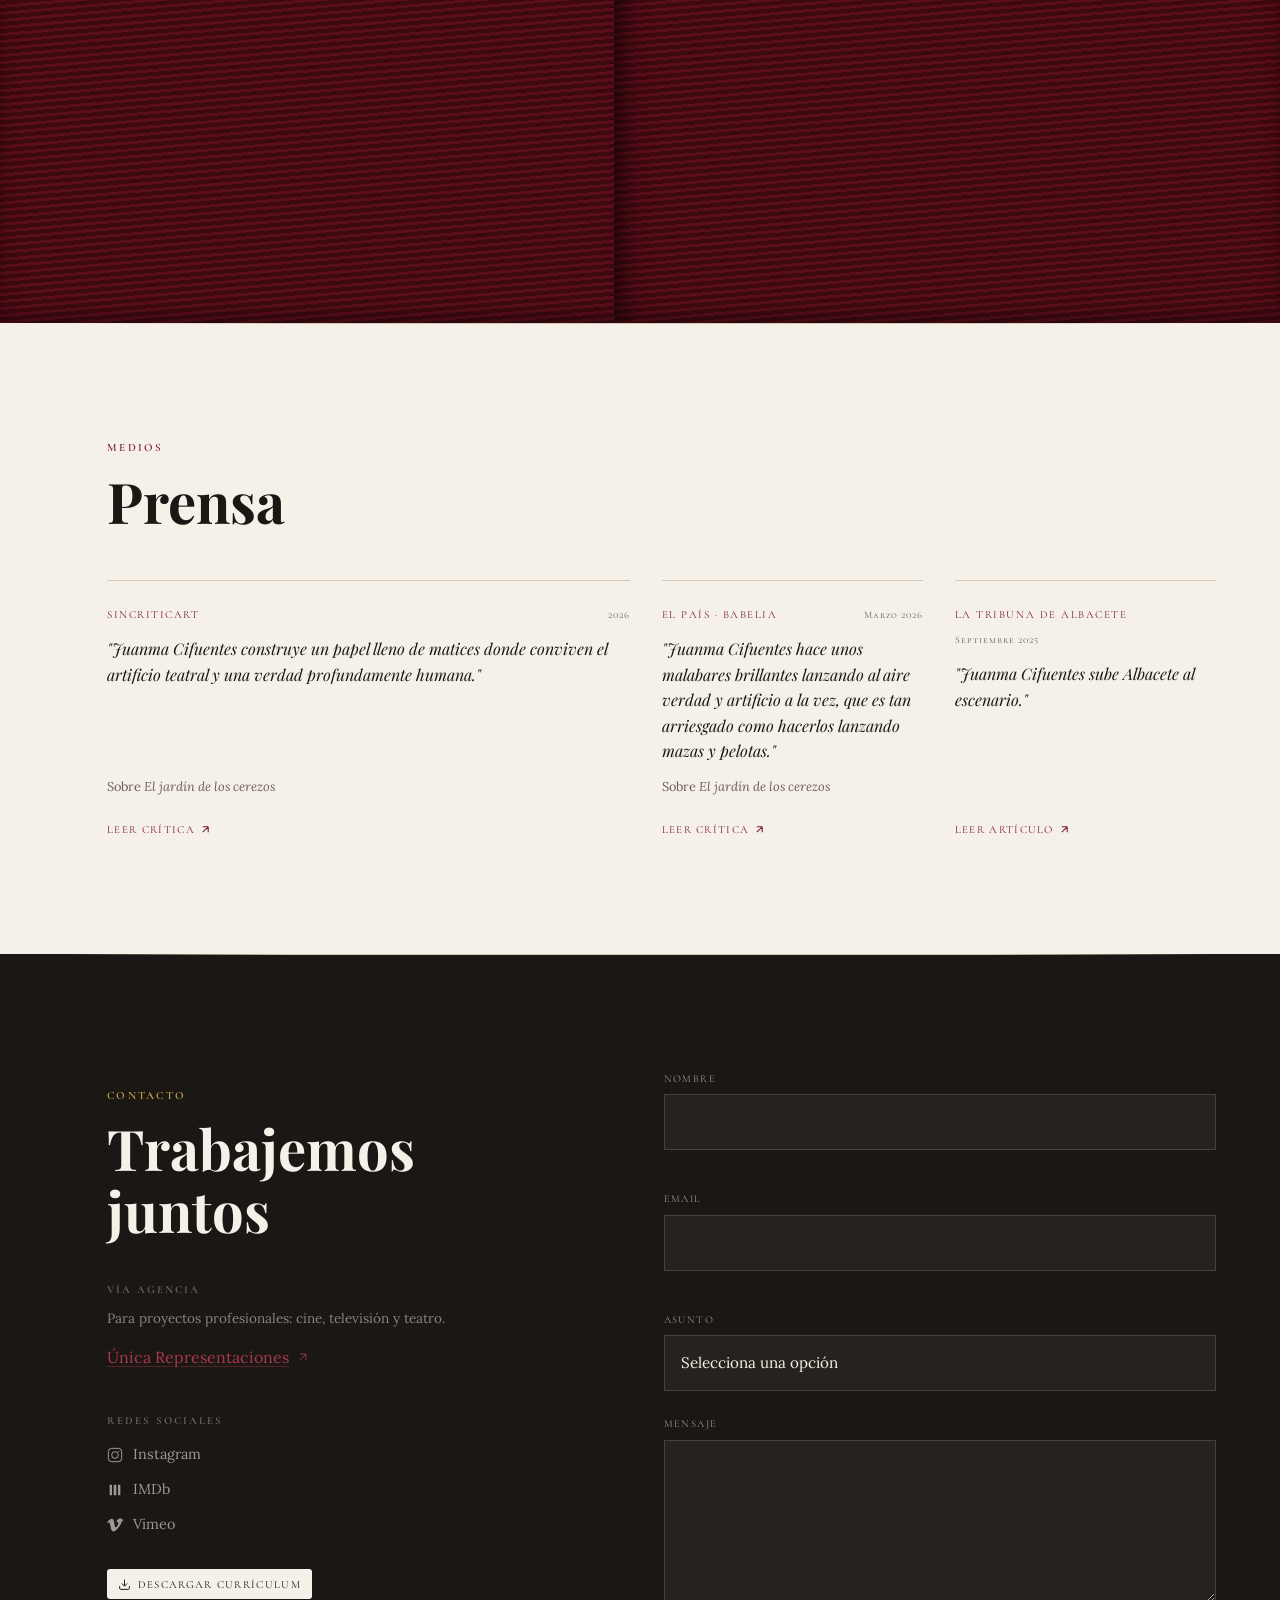
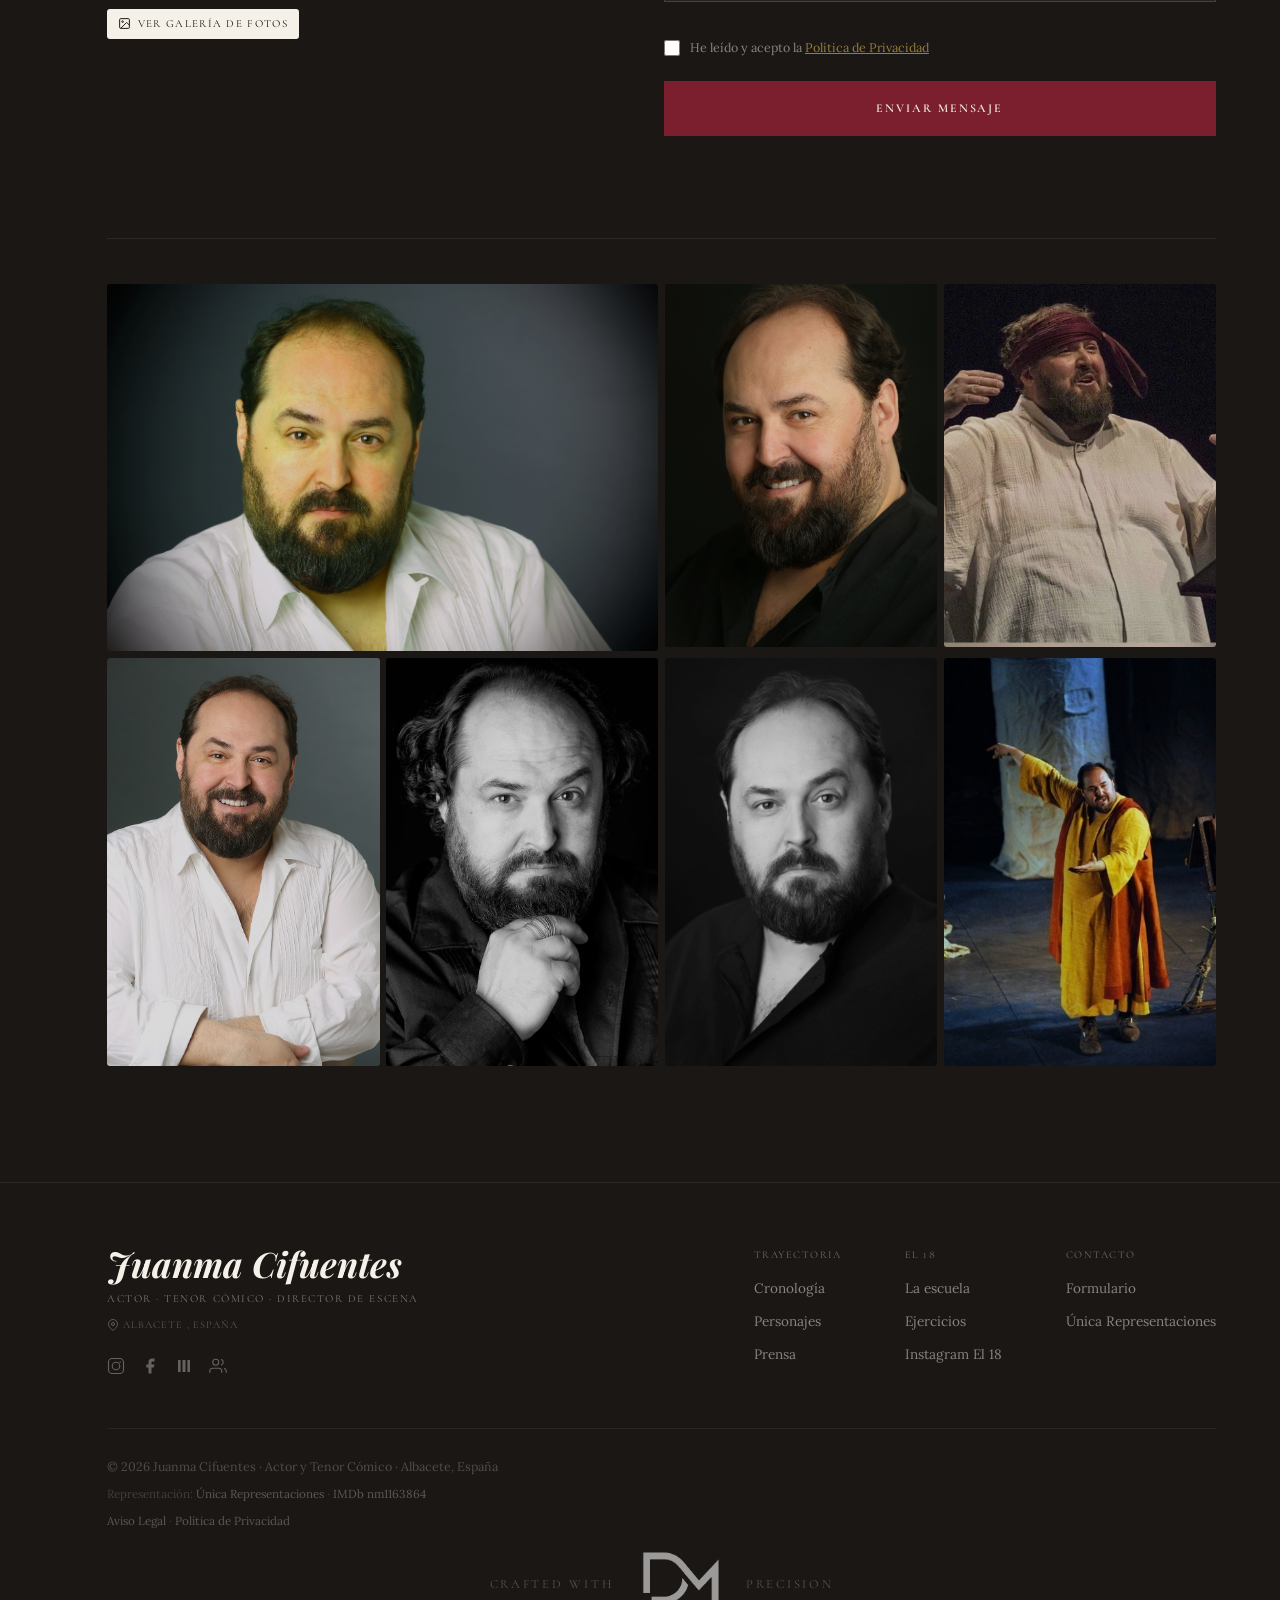
==== commit b23dd193: "Pie: logo de Diego Morales con enlace a diegomorales.es en lugar de fluentIA Co-Authored-By: Claude " ====
--- a/index.html
+++ b/index.html
@@ -20,9 +20,9 @@
   <meta property="og:title" content="Juanma Cifuentes | Actor y Tenor Cómico | Teatro, Cine y TV">
   <meta property="og:description" content="Actor y tenor cómico español con cuatro décadas de trayectoria. Disney+, Netflix, Prime Video, TVE. Premio Mejor Actor Festival Teatro Avante Miami. La huella del mal, El jardín de los cerezos. Director de la Escuela El 18, Albacete.">
   <meta property="og:url" content="https://juanmacifuentes.es/">
-  <meta property="og:image" content="https://juanmacifuentes.es/R1.jpg">
+  <meta property="og:image" content="https://juanmacifuentes.es/og-image.jpg">
   <meta property="og:image:width" content="1200">
-  <meta property="og:image:height" content="800">
+  <meta property="og:image:height" content="630">
   <meta property="og:image:alt" content="Juanma Cifuentes, actor y tenor cómico español">
   <meta property="profile:first_name" content="Juanma">
   <meta property="profile:last_name" content="Cifuentes">
@@ -31,7 +31,7 @@
   <meta name="twitter:card" content="summary_large_image">
   <meta name="twitter:title" content="Juanma Cifuentes | Actor y Tenor Cómico">
   <meta name="twitter:description" content="Actor y tenor cómico español. Disney+, Netflix, TVE. La huella del mal, El jardín de los cerezos. Cuatro décadas entre la escena y la pantalla.">
-  <meta name="twitter:image" content="https://juanmacifuentes.es/R1.jpg">
+  <meta name="twitter:image" content="https://juanmacifuentes.es/og-image.jpg">
   <meta name="twitter:image:alt" content="Juanma Cifuentes, actor español">
 
   <!-- ── SCHEMA.ORG JSON-LD ────────────────────────────────── -->
@@ -163,7 +163,7 @@
           "url": "https://www.instagram.com/el18dejuanmacifuentes/"
         },
         "url": "https://juanmacifuentes.es/",
-        "image": "https://juanmacifuentes.es/R1.jpg",
+        "image": "https://juanmacifuentes.es/og-image.jpg",
         "sameAs": [
           "https://www.instagram.com/juanmacifuentesactor/",
           "https://www.facebook.com/juanmacifuentes",
@@ -1064,7 +1064,7 @@
         <p class="footer-copy">© <time datetime="2026">2026</time> Juanma Cifuentes · Actor y Tenor Cómico · Albacete, España</p>
         <p class="footer-legal">Representación: <a href="https://unicarepresentaciones.com/actores/juanma-cifuentes/" target="_blank" rel="noopener noreferrer">Única Representaciones</a> · <a href="https://www.imdb.com/name/nm1163864/" target="_blank" rel="noopener noreferrer">IMDb nm1163864</a></p>
         <p class="footer-legal"><a href="aviso-legal.html">Aviso Legal</a> · <a href="politica-privacidad.html">Política de Privacidad</a></p>
-        <p class="footer-crafted">Crafted with <a href="https://fluentiatech.es" target="_blank" rel="noopener noreferrer" class="fluentia-link"><img src="public/fluentia_clean.png" alt="fluentIA" class="fluentia-logo"></a> Precision</p>
+        <p class="footer-crafted">Crafted with <a href="https://diegomorales.es" target="_blank" rel="noopener noreferrer" class="dm-link"><img src="public/dm-logo-blanco.png" alt="Diego Morales" class="dm-logo" width="120" height="69"></a> Precision</p>
       </div>
 
     </div>
--- a/styles.css
+++ b/styles.css
@@ -2214,15 +2214,14 @@
 .footer-legal a{color:rgba(245,240,232,.3);transition:color var(--t-base)}
 .footer-legal a:hover{color:rgba(245,240,232,.6)}
 .footer-crafted{font-family:var(--font-label);font-size:.78rem;letter-spacing:.22em;text-transform:uppercase;color:rgba(245,240,232,.28);display:flex;align-items:center;justify-content:center;gap:.5em;margin-top:.8rem}
-.fluentia-link{display:inline-flex;align-items:center}
-.fluentia-logo{height:1.9em;display:inline-block;opacity:.5;filter:brightness(0) invert(1);vertical-align:middle;transition:opacity var(--t-base)}
-.fluentia-link:hover .fluentia-logo{opacity:.85}
+.dm-link{display:inline-flex;align-items:center}
+.dm-logo{width:120px;height:auto;display:inline-block;opacity:.6;vertical-align:middle;transition:opacity var(--t-base)}
+.dm-link:hover .dm-logo,.dm-link:focus-visible .dm-logo{opacity:1}
 
 @media(max-width:700px){
   .footer-top{grid-template-columns:1fr}
   .footer-nav{flex-wrap:wrap;gap:2rem 3rem}
   .footer-crafted{font-size:.58rem;letter-spacing:.14em}
-  .fluentia-logo{height:1.5em}
 }
 
 /* ── 22. VIDEO MODAL ──────────────────────────────────────── */
